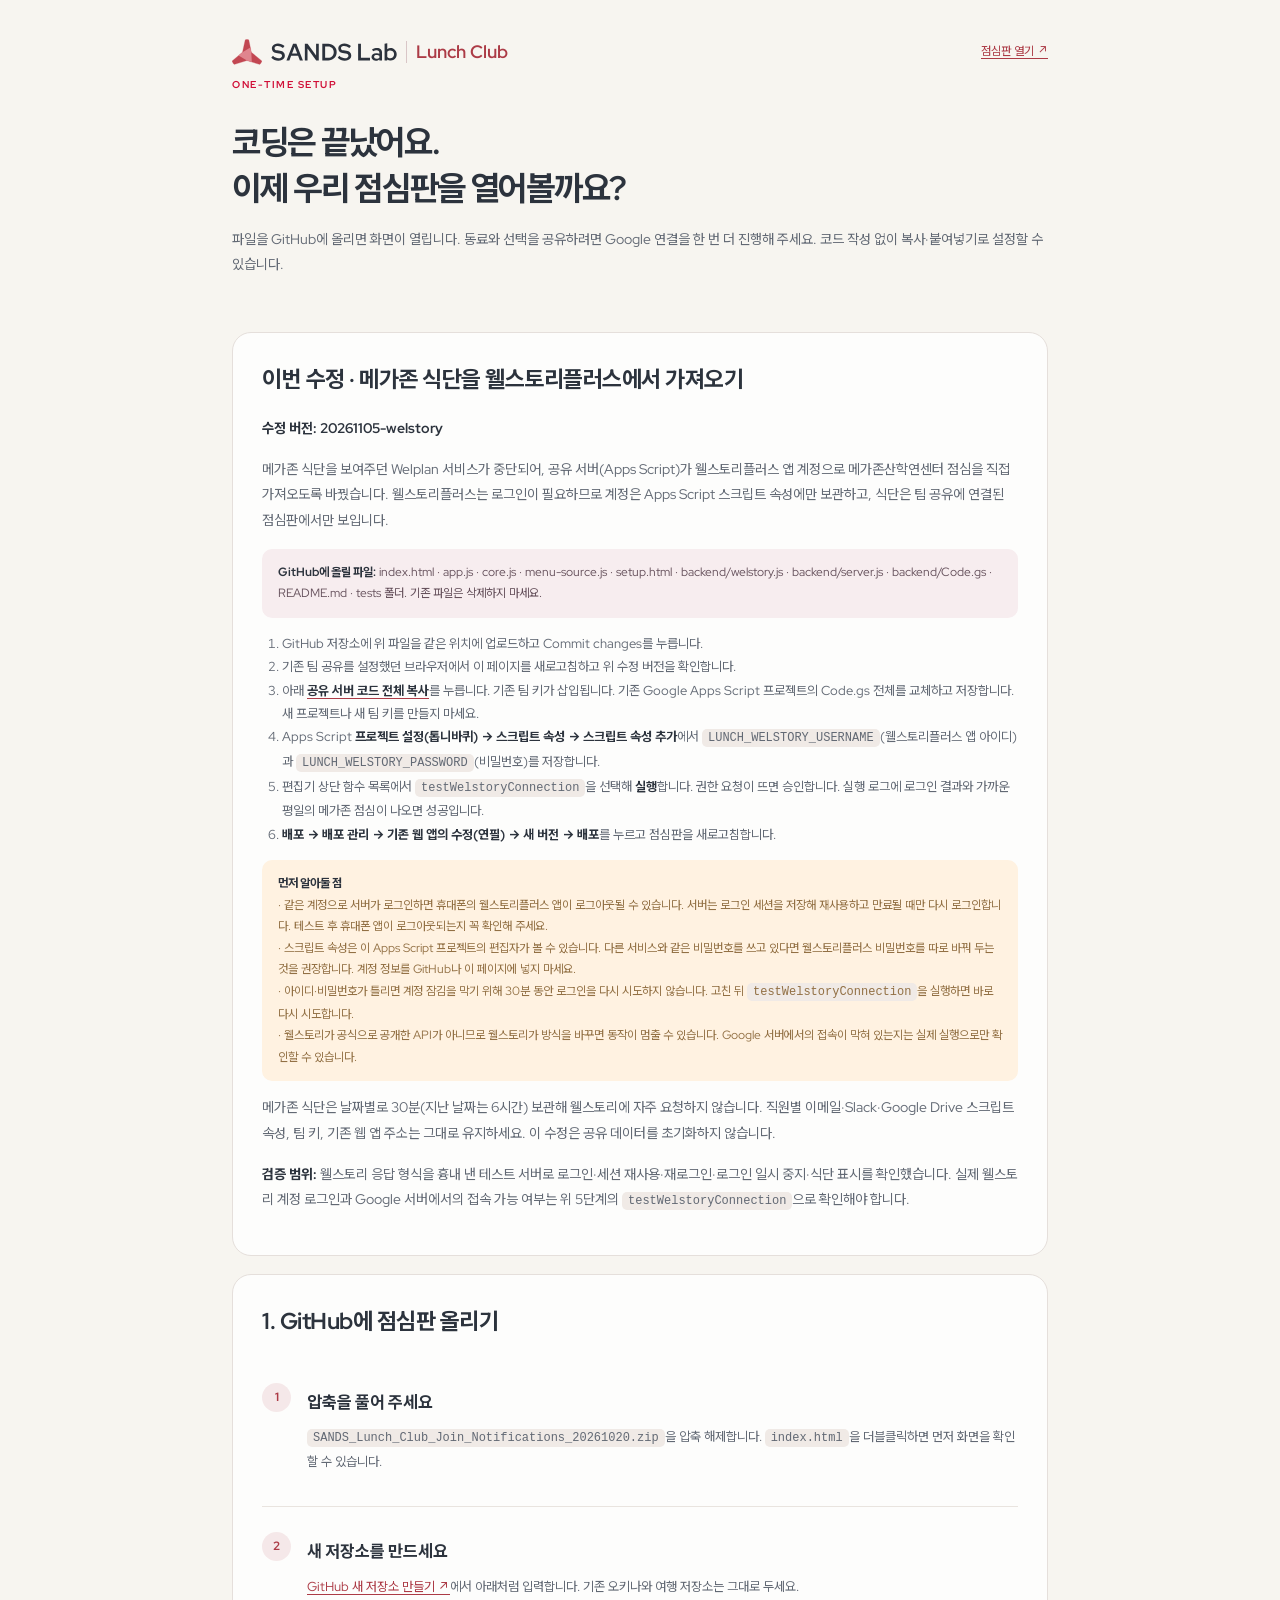
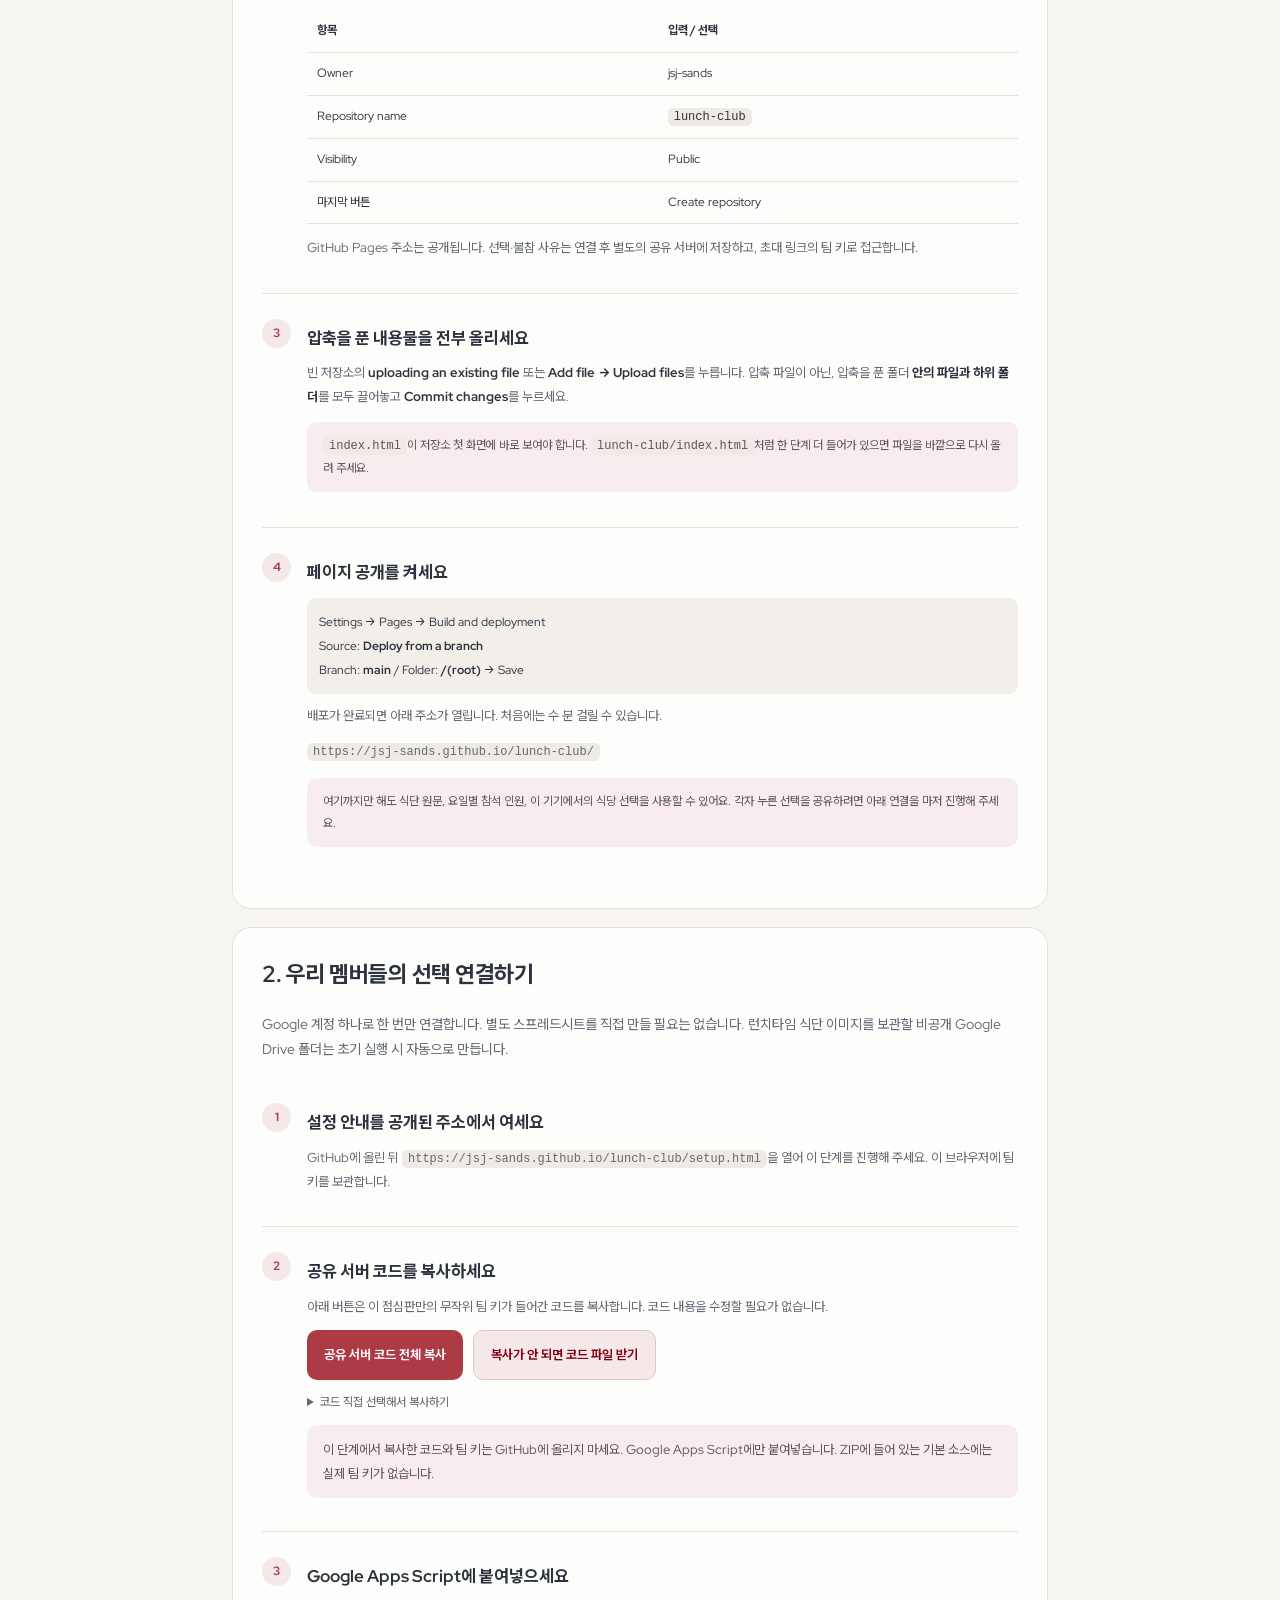
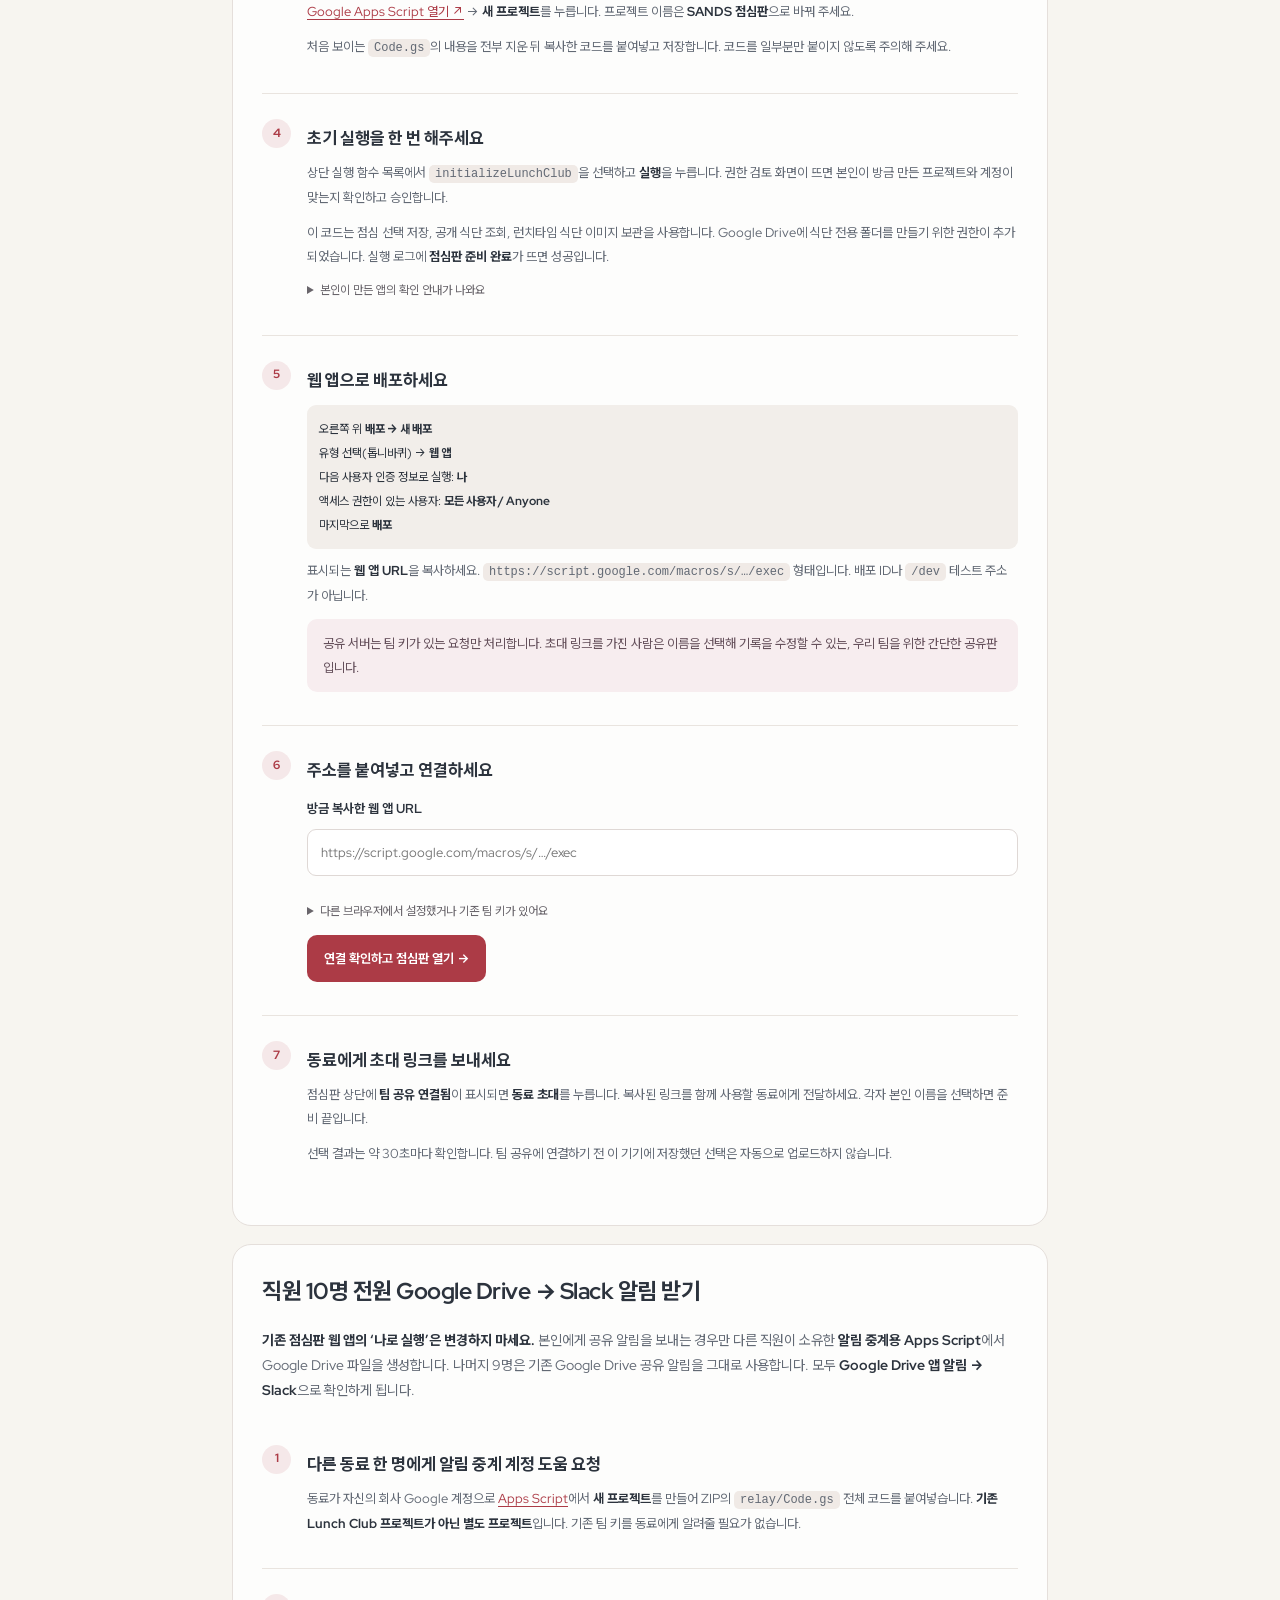
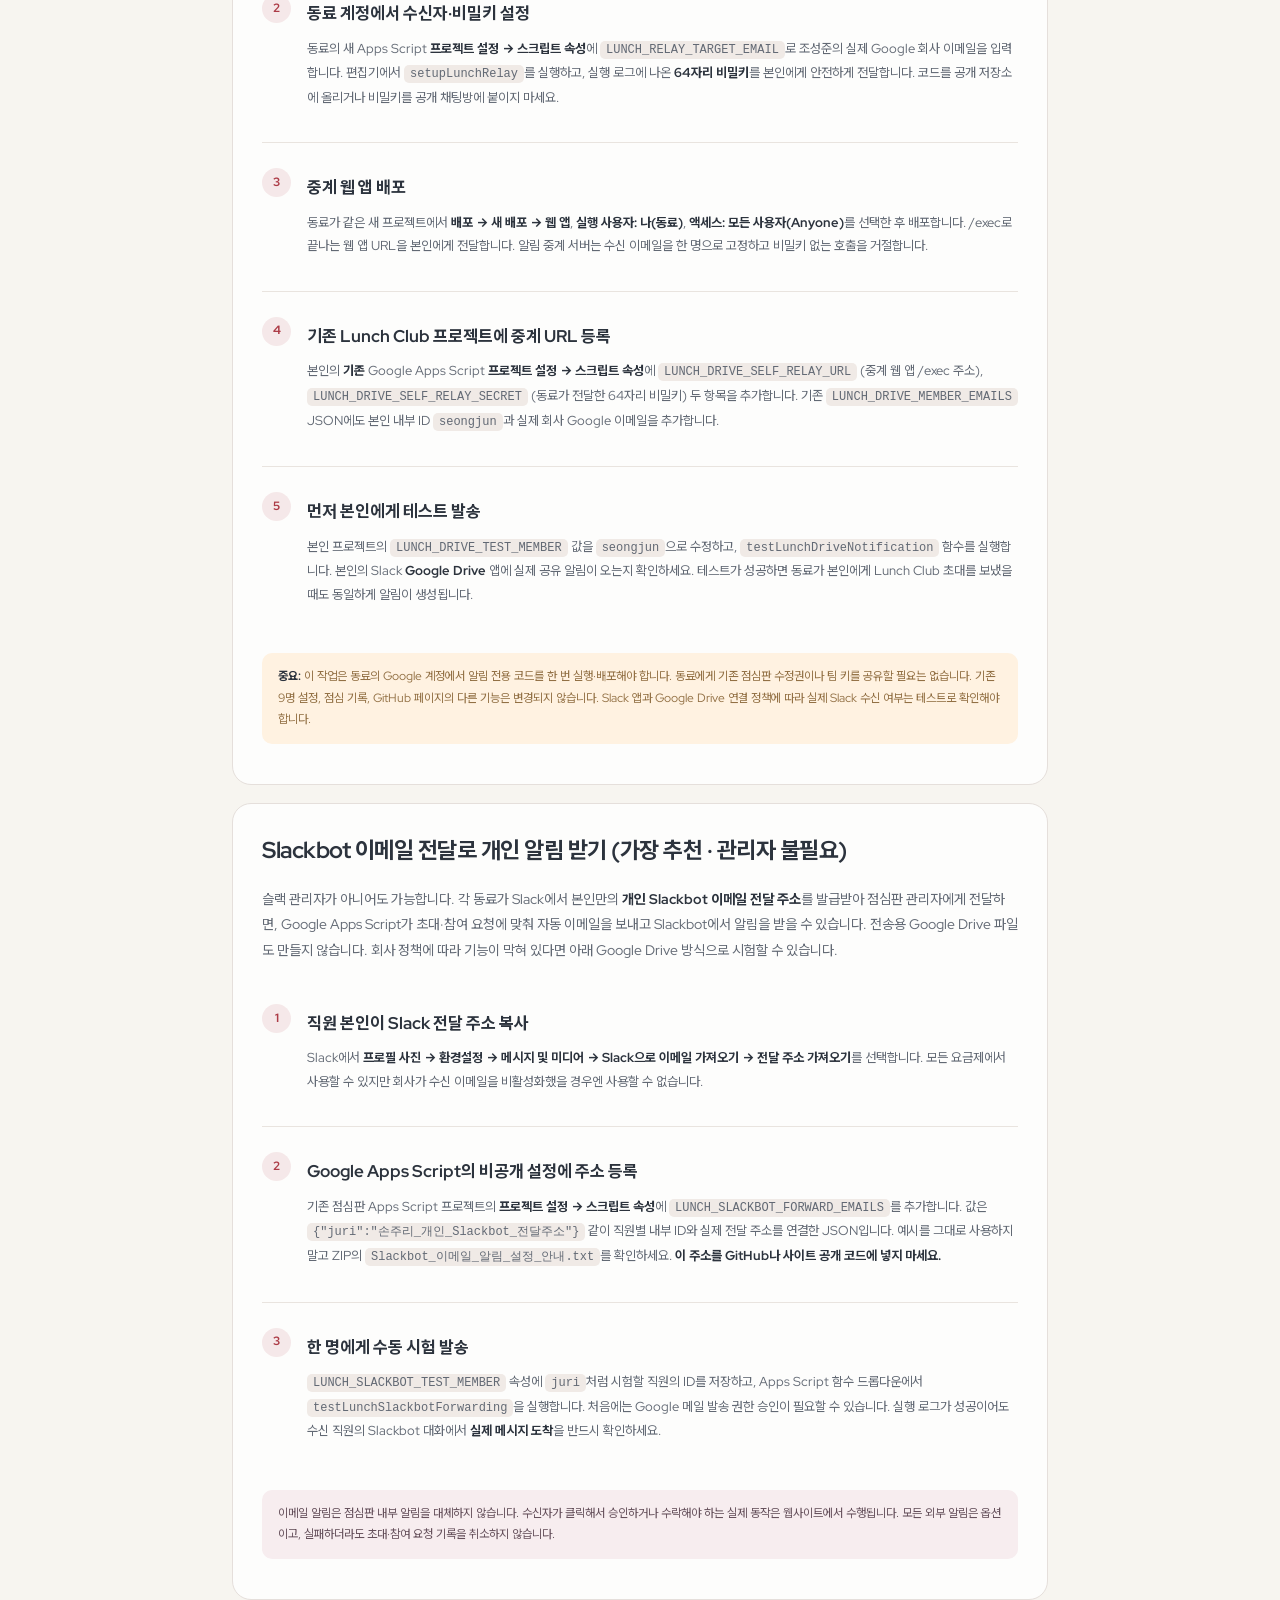
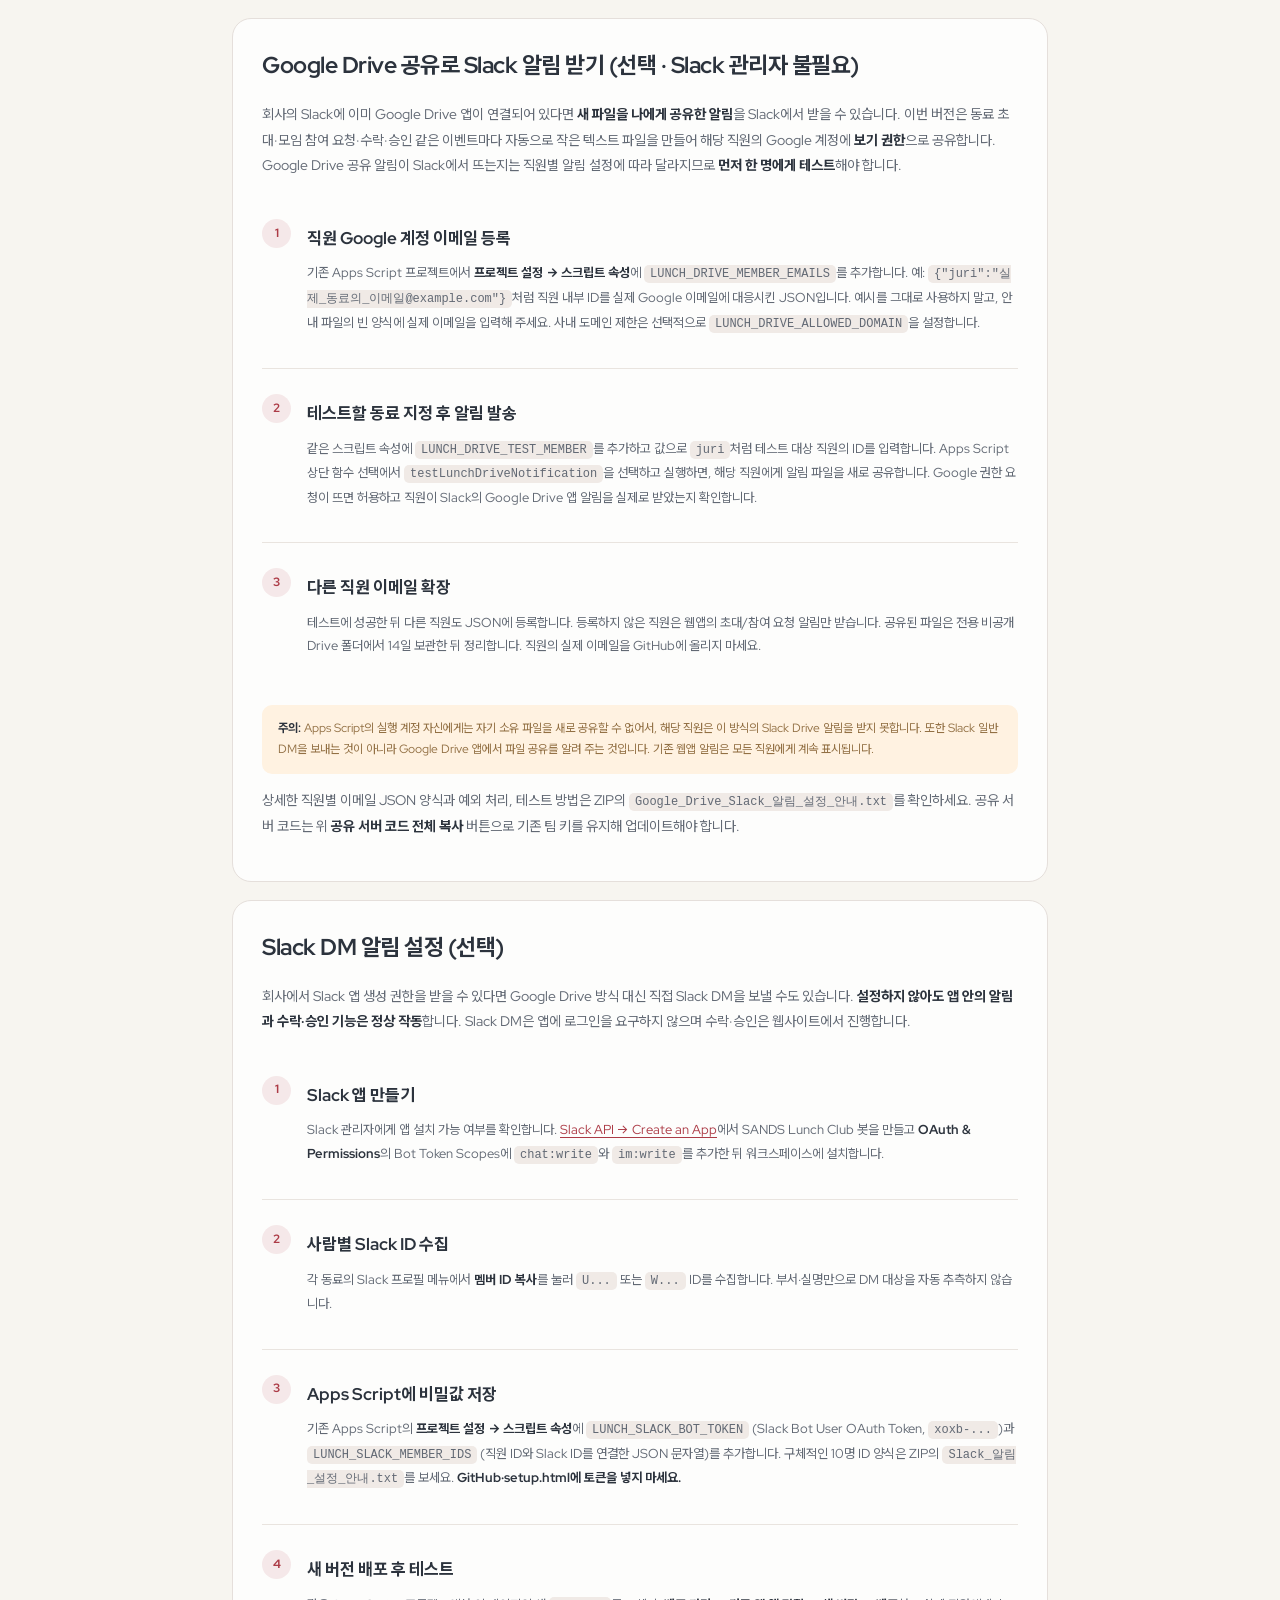
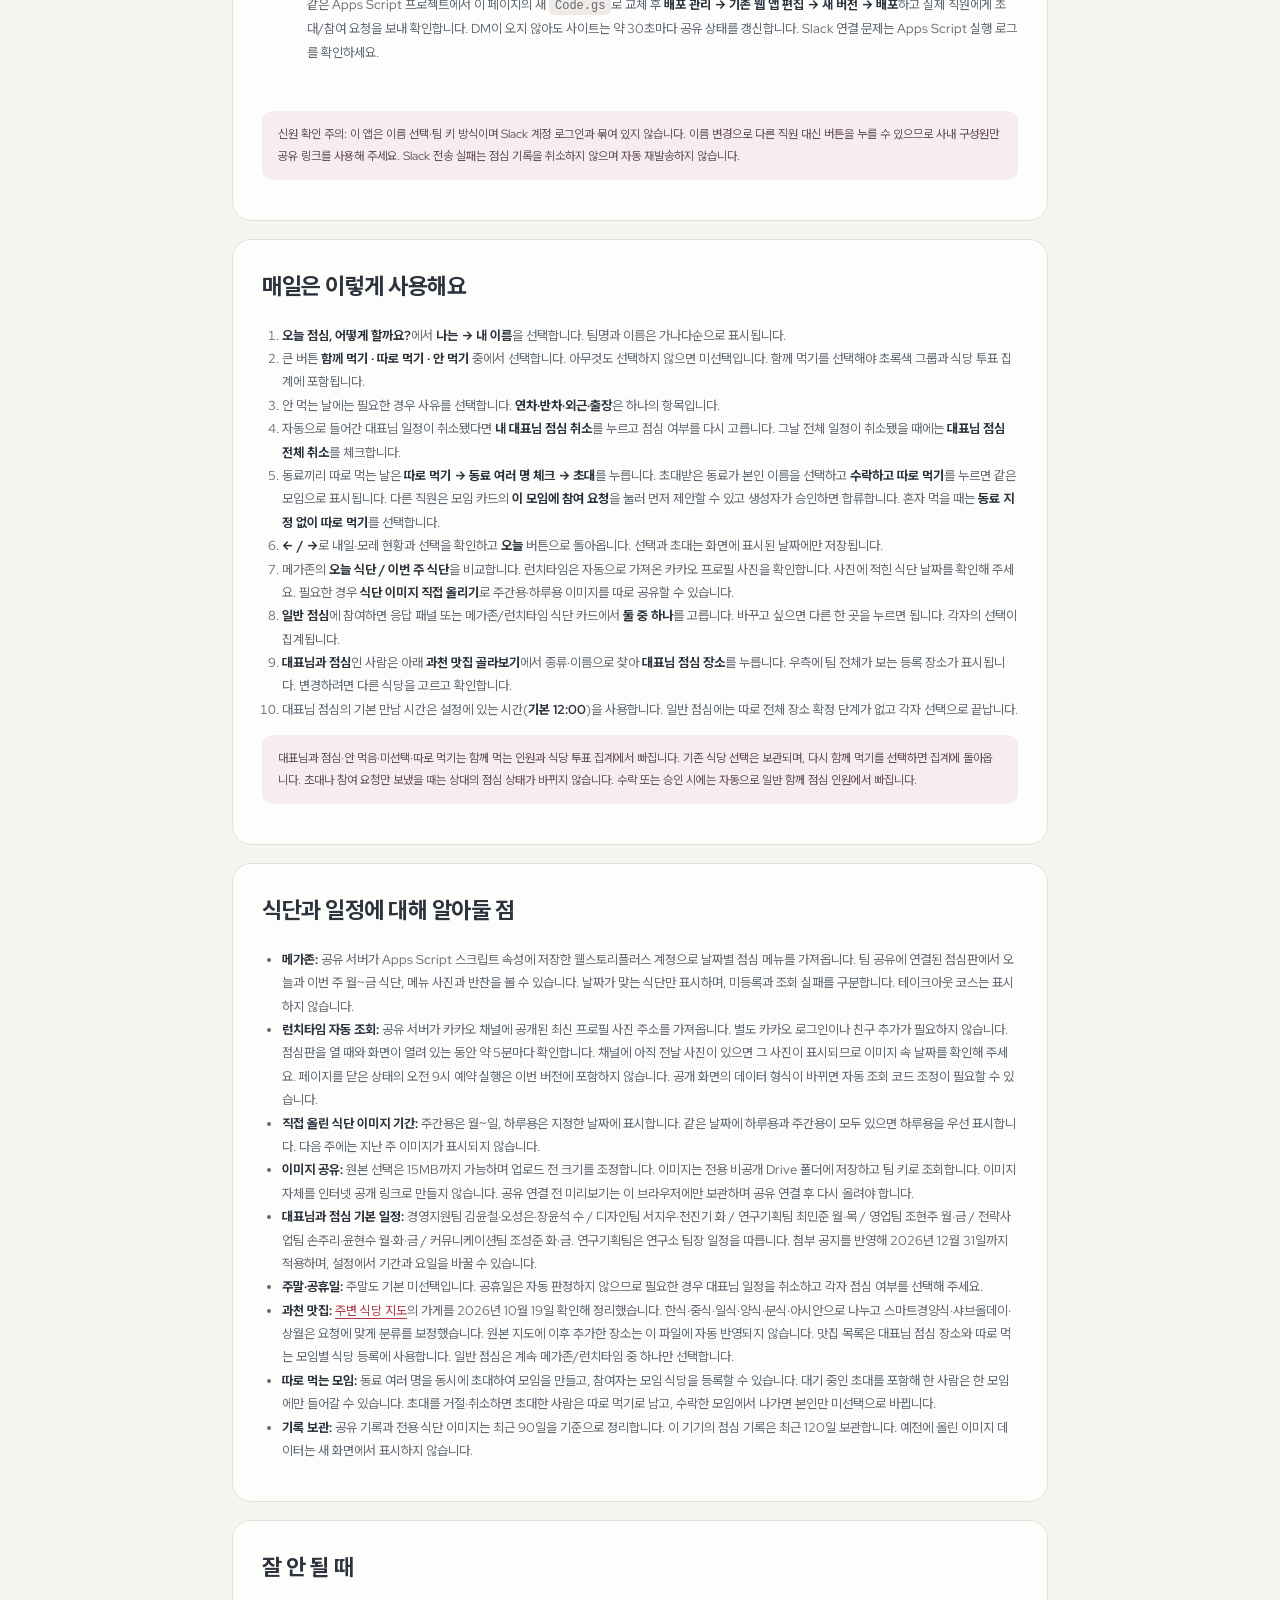
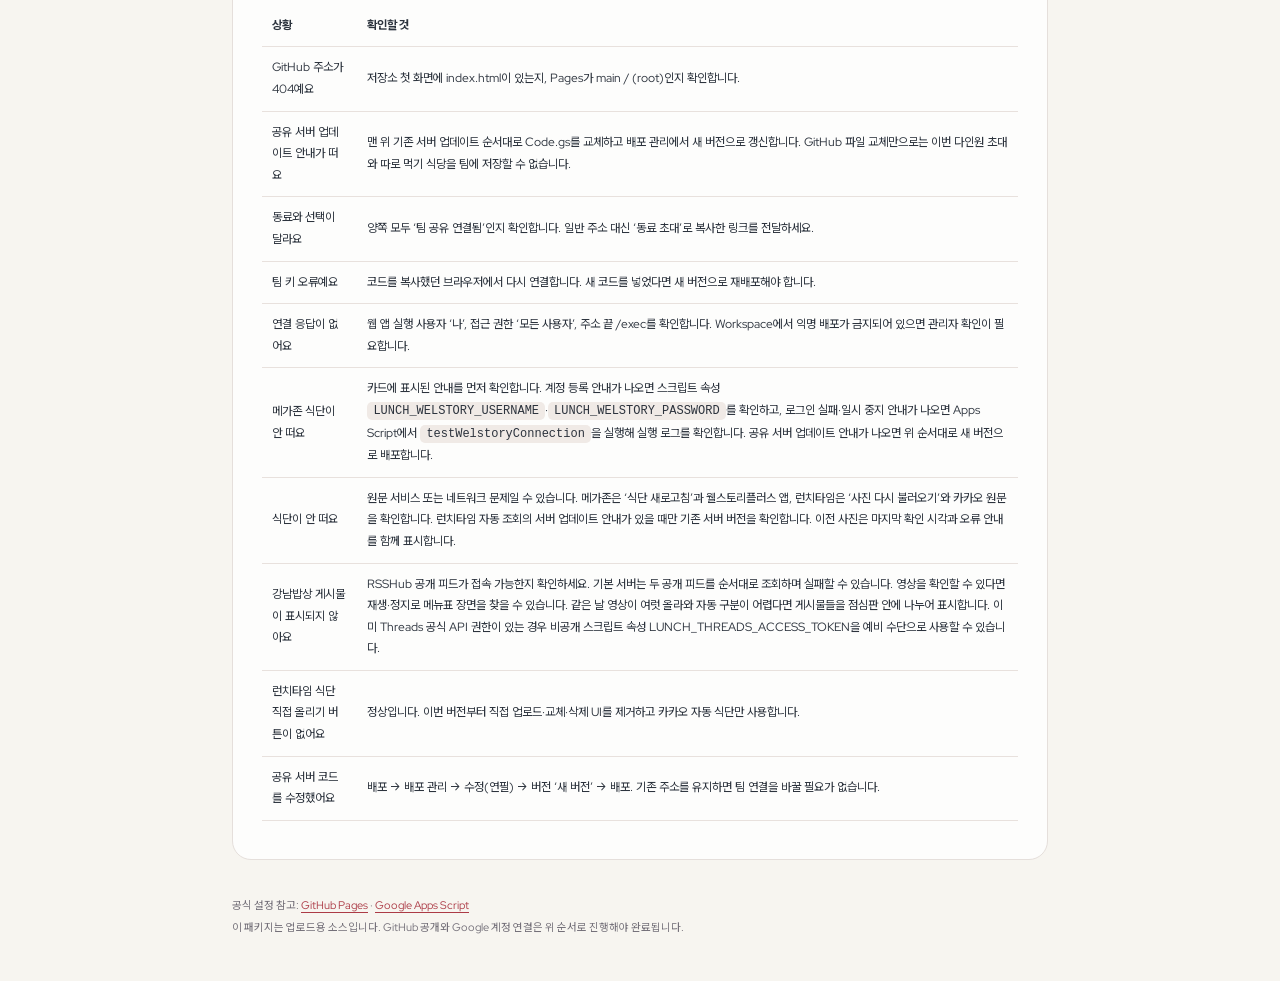
==== setup.html @ 0c09102b "Add files via upload" ====
<!doctype html>
<html lang="ko"><head><meta charset="utf-8"><meta name="viewport" content="width=device-width,initial-scale=1"><meta name="robots" content="noindex,nofollow"><meta name="referrer" content="no-referrer"><title>처음 설정하기 · 오늘 점심</title><meta name="theme-color" content="#f7f5f0"><link rel="icon" href="assets/favicon.svg?v=20261020-join-alerts"><style>
@font-face{font-family:"Red Hat Display";font-style:normal;font-weight:300 900;font-display:swap;src:url("assets/fonts/red-hat-display-latin.woff2") format("woff2");unicode-range:U+0000-00FF,U+0131,U+0152-0153,U+02BB-02BC,U+02C6,U+02DA,U+02DC,U+0304,U+0308,U+0329,U+2000-206F,U+2074,U+20AC,U+2122,U+2191,U+2193,U+2212,U+2215,U+FEFF,U+FFFD}
@font-face{font-family:Pretendard;font-style:normal;font-weight:100 900;font-display:swap;src:url("assets/fonts/pretendard-variable.woff2") format("woff2")}
:root{font-family:"Red Hat Display",Pretendard,"Noto Sans KR",-apple-system,BlinkMacSystemFont,"Segoe UI",sans-serif;color:#2c333d;background:#f7f5f0}*{box-sizing:border-box}body{margin:0;line-height:1.8}main{max-width:860px;margin:auto;padding:36px 22px 65px}h1{font-size:34px;letter-spacing:-1.3px;line-height:1.35;margin:25px 0 16px}h2{font-size:23px;letter-spacing:-.5px;margin:0 0 16px}h3{font-size:17px;margin:8px 0}p{margin:8px 0 16px;color:#626974;font-size:14px}a{color:#ac3b46;text-underline-offset:3px}header{display:flex;justify-content:space-between;gap:12px;font-size:12px;align-items:center}.brand{font-weight:800;letter-spacing:1px;display:flex;align-items:center;gap:9px;text-decoration:none}.brand img{width:30px;height:30px}.tag{font-size:10px;color:#d00f37;font-weight:700;letter-spacing:1.5px}.intro{padding-bottom:20px}section{background:#fdfdfc;border:1px solid #e5dfdb;border-radius:19px;padding:26px 29px;margin:18px 0}.step{display:flex;gap:16px;padding:21px 0;border-top:1px solid #e9e4df}.step:first-of-type{border-top:0}.number{background:#f5e8e9;color:#ac3b46;width:29px;height:29px;flex-shrink:0;display:flex;align-items:center;justify-content:center;font-size:12px;border-radius:50%;font-weight:750;margin-top:4px}.step-body{min-width:0;flex:1}.step p{font-size:13px;margin:5px 0 12px}code{font-family:ui-monospace,monospace;background:#f0eae6;padding:2px 6px;border-radius:5px;font-size:12px;overflow-wrap:anywhere}.button,button{font:inherit;font-size:13px;background:#ac3b46;border:0;color:#fff;border-radius:10px;padding:12px 17px;cursor:pointer;display:inline-flex;align-items:center;justify-content:center;text-decoration:none;font-weight:650}.secondary{background:#f5e8e9;color:#820013;border:1px solid #e3c5c9}.note{background:#f7edef;border-radius:10px;padding:13px 16px;color:#65505b;font-size:12px;margin:14px 0}.warn{background:#fff2e1;color:#927044}input,textarea{font:inherit;width:100%;padding:11px 13px;border:1px solid #dfd8d5;border-radius:9px;margin:6px 0 13px;background:#fff;font-size:13px}label{font-size:13px;font-weight:650}textarea{height:210px;font-family:ui-monospace,monospace;font-size:11px}details{margin:12px 0}summary{cursor:pointer;font-size:12px;color:#69656b}table{width:100%;border-collapse:collapse;font-size:12px;margin:12px 0}td,th{border-bottom:1px solid #e8e1dd;padding:10px;text-align:left}.row{display:flex;gap:10px;flex-wrap:wrap}.status{font-size:12px;color:#820013;white-space:pre-wrap}.error{color:#a83346}ul,ol{padding-left:20px;font-size:13px;color:#626974}strong{color:#2c333d}footer{font-size:11px;color:#747079;padding:16px 0;line-height:2}.path{font-size:12px;padding:12px;background:#f2eeea;border-radius:9px;margin:10px 0;line-height:2}button:disabled{opacity:.6;cursor:wait}:focus-visible{outline:3px solid #d00f3770;outline-offset:3px}[hidden]{display:none!important}@media(max-width:550px){h1{font-size:28px}section{padding:22px 18px}.step{gap:11px}main{padding:24px 16px 45px}h2{font-size:21px}table{font-size:11px}td,th{padding:8px 4px}.row>*{width:100%}}

header{flex-wrap:wrap;gap:12px}.brand{gap:9px;min-width:0;letter-spacing:0}.brand .brand-symbol{width:30px;height:30px;flex:none}.brand .brand-wordmark{width:126px;height:28px;object-fit:contain;flex:none}.brand-divider{height:22px;width:1px;background:#d9c6c7;flex:none}.brand-product{font-family:"Red Hat Display",sans-serif;font-size:18px;font-weight:650;white-space:nowrap;color:#ac3b46}header>a:last-child{margin-left:auto;white-space:nowrap}@media(max-width:550px){.brand{gap:7px}.brand .brand-symbol{width:27px;height:27px}.brand .brand-wordmark{width:112px;height:25px}.brand-product{font-size:16px}.brand-divider{height:19px}}
</style></head><body><main>
<header><a class="brand" href="./" aria-label="SANDS Lab Lunch Club 홈"><img class="brand-symbol" src="assets/sands-symbol.svg?v=20261020-join-alerts" width="30" height="30" alt=""><img class="brand-wordmark" src="assets/sands-wordmark.svg?v=20261020-join-alerts" width="126" height="28" alt="SANDS Lab"><span class="brand-divider" aria-hidden="true"></span><span class="brand-product">Lunch Club</span></a><a href="index.html">점심판 열기 ↗</a></header>
<div class="intro"><p class="tag">ONE-TIME SETUP</p><h1>코딩은 끝났어요.<br>이제 우리 점심판을 열어볼까요?</h1><p>파일을 GitHub에 올리면 화면이 열립니다. 동료와 선택을 공유하려면 Google 연결을 한 번 더 진행해 주세요. 코드 작성 없이 복사·붙여넣기로 설정할 수 있습니다.</p></div>
<section id="update">
<h2>이번 수정 · 메가존 식단을 웰스토리플러스에서 가져오기</h2>
<p><strong>수정 버전: 20261105-welstory</strong></p>
<p>메가존 식단을 보여주던 Welplan 서비스가 중단되어, 공유 서버(Apps Script)가 웰스토리플러스 앱 계정으로 메가존산학연센터 점심을 직접 가져오도록 바꿨습니다. 웰스토리플러스는 로그인이 필요하므로 계정은 Apps Script 스크립트 속성에만 보관하고, 식단은 팀 공유에 연결된 점심판에서만 보입니다.</p>
<div class="note"><strong>GitHub에 올릴 파일:</strong> index.html · app.js · core.js · menu-source.js · setup.html · backend/welstory.js · backend/server.js · backend/Code.gs · README.md · tests 폴더. 기존 파일은 삭제하지 마세요.</div>
<ol>
<li>GitHub 저장소에 위 파일을 같은 위치에 업로드하고 Commit changes를 누릅니다.</li>
<li>기존 팀 공유를 설정했던 브라우저에서 이 페이지를 새로고침하고 위 수정 버전을 확인합니다.</li>
<li>아래 <a href="#copyCode"><strong>공유 서버 코드 전체 복사</strong></a>를 누릅니다. 기존 팀 키가 삽입됩니다. 기존 Google Apps Script 프로젝트의 Code.gs 전체를 교체하고 저장합니다. 새 프로젝트나 새 팀 키를 만들지 마세요.</li>
<li>Apps Script <strong>프로젝트 설정(톱니바퀴) → 스크립트 속성 → 스크립트 속성 추가</strong>에서 <code>LUNCH_WELSTORY_USERNAME</code>(웰스토리플러스 앱 아이디)과 <code>LUNCH_WELSTORY_PASSWORD</code>(비밀번호)를 저장합니다.</li>
<li>편집기 상단 함수 목록에서 <code>testWelstoryConnection</code>을 선택해 <strong>실행</strong>합니다. 권한 요청이 뜨면 승인합니다. 실행 로그에 로그인 결과와 가까운 평일의 메가존 점심이 나오면 성공입니다.</li>
<li><strong>배포 → 배포 관리 → 기존 웹 앱의 수정(연필) → 새 버전 → 배포</strong>를 누르고 점심판을 새로고침합니다.</li>
</ol>
<p class="note warn"><strong>먼저 알아둘 점</strong><br>· 같은 계정으로 서버가 로그인하면 휴대폰의 웰스토리플러스 앱이 로그아웃될 수 있습니다. 서버는 로그인 세션을 저장해 재사용하고 만료될 때만 다시 로그인합니다. 테스트 후 휴대폰 앱이 로그아웃되는지 꼭 확인해 주세요.<br>· 스크립트 속성은 이 Apps Script 프로젝트의 편집자가 볼 수 있습니다. 다른 서비스와 같은 비밀번호를 쓰고 있다면 웰스토리플러스 비밀번호를 따로 바꿔 두는 것을 권장합니다. 계정 정보를 GitHub나 이 페이지에 넣지 마세요.<br>· 아이디·비밀번호가 틀리면 계정 잠김을 막기 위해 30분 동안 로그인을 다시 시도하지 않습니다. 고친 뒤 <code>testWelstoryConnection</code>을 실행하면 바로 다시 시도합니다.<br>· 웰스토리가 공식으로 공개한 API가 아니므로 웰스토리가 방식을 바꾸면 동작이 멈출 수 있습니다. Google 서버에서의 접속이 막혀 있는지는 실제 실행으로만 확인할 수 있습니다.</p>
<p>메가존 식단은 날짜별로 30분(지난 날짜는 6시간) 보관해 웰스토리에 자주 요청하지 않습니다. 직원별 이메일·Slack·Google Drive 스크립트 속성, 팀 키, 기존 웹 앱 주소는 그대로 유지하세요. 이 수정은 공유 데이터를 초기화하지 않습니다.</p>
<p><strong>검증 범위:</strong> 웰스토리 응답 형식을 흉내 낸 테스트 서버로 로그인·세션 재사용·재로그인·로그인 일시 중지·식단 표시를 확인했습니다. 실제 웰스토리 계정 로그인과 Google 서버에서의 접속 가능 여부는 위 5단계의 <code>testWelstoryConnection</code>으로 확인해야 합니다.</p>
</section>
<section><h2>1. GitHub에 점심판 올리기</h2>
<div class="step"><span class="number">1</span><div class="step-body"><h3>압축을 풀어 주세요</h3><p><code>SANDS_Lunch_Club_Join_Notifications_20261020.zip</code>을 압축 해제합니다. <code>index.html</code>을 더블클릭하면 먼저 화면을 확인할 수 있습니다.</p></div></div>
<div class="step"><span class="number">2</span><div class="step-body"><h3>새 저장소를 만드세요</h3><p><a href="https://github.com/new" target="_blank" rel="noopener noreferrer">GitHub 새 저장소 만들기 ↗</a>에서 아래처럼 입력합니다. 기존 오키나와 여행 저장소는 그대로 두세요.</p><table><tr><th>항목</th><th>입력 / 선택</th></tr><tr><td>Owner</td><td>jsj-sands</td></tr><tr><td>Repository name</td><td><code>lunch-club</code></td></tr><tr><td>Visibility</td><td>Public</td></tr><tr><td>마지막 버튼</td><td>Create repository</td></tr></table><p>GitHub Pages 주소는 공개됩니다. 선택·불참 사유는 연결 후 별도의 공유 서버에 저장하고, 초대 링크의 팀 키로 접근합니다.</p></div></div>
<div class="step"><span class="number">3</span><div class="step-body"><h3>압축을 푼 내용물을 전부 올리세요</h3><p>빈 저장소의 <strong>uploading an existing file</strong> 또는 <strong>Add file → Upload files</strong>를 누릅니다. 압축 파일이 아닌, 압축을 푼 폴더 <strong>안의 파일과 하위 폴더</strong>를 모두 끌어놓고 <strong>Commit changes</strong>를 누르세요.</p><div class="note"><code>index.html</code>이 저장소 첫 화면에 바로 보여야 합니다. <code>lunch-club/index.html</code>처럼 한 단계 더 들어가 있으면 파일을 바깥으로 다시 올려 주세요.</div></div></div>
<div class="step"><span class="number">4</span><div class="step-body"><h3>페이지 공개를 켜세요</h3><div class="path">Settings → Pages → Build and deployment<br>Source: <strong>Deploy from a branch</strong><br>Branch: <strong>main</strong> / Folder: <strong>/(root)</strong> → Save</div><p>배포가 완료되면 아래 주소가 열립니다. 처음에는 수 분 걸릴 수 있습니다.</p><p><code>https://jsj-sands.github.io/lunch-club/</code></p><div class="note">여기까지만 해도 식단 원문, 요일별 참석 인원, 이 기기에서의 식당 선택을 사용할 수 있어요. 각자 누른 선택을 공유하려면 아래 연결을 마저 진행해 주세요.</div></div></div>
</section>
<section><h2>2. 우리 멤버들의 선택 연결하기</h2><p>Google 계정 하나로 한 번만 연결합니다. 별도 스프레드시트를 직접 만들 필요는 없습니다. 런치타임 식단 이미지를 보관할 비공개 Google Drive 폴더는 초기 실행 시 자동으로 만듭니다.</p>
<div class="step"><span class="number">1</span><div class="step-body"><h3>설정 안내를 공개된 주소에서 여세요</h3><p>GitHub에 올린 뒤 <code>https://jsj-sands.github.io/lunch-club/setup.html</code>을 열어 이 단계를 진행해 주세요. 이 브라우저에 팀 키를 보관합니다.</p><p id="localNotice" class="note warn" hidden>지금은 다운로드한 파일을 보고 있습니다. GitHub Pages 배포 후 그 주소의 setup.html에서 연결해 주세요.</p></div></div>
<div class="step"><span class="number">2</span><div class="step-body"><h3>공유 서버 코드를 복사하세요</h3><p>아래 버튼은 이 점심판만의 무작위 팀 키가 들어간 코드를 복사합니다. 코드 내용을 수정할 필요가 없습니다.</p><div class="row"><button id="copyCode">공유 서버 코드 전체 복사</button><button id="downloadCode" class="secondary">복사가 안 되면 코드 파일 받기</button></div><p id="codeStatus" class="status" aria-live="polite"></p><details><summary>코드 직접 선택해서 복사하기</summary><textarea id="generatedCode" readonly aria-label="전체 공유 서버 코드"></textarea></details><p class="note">이 단계에서 복사한 코드와 팀 키는 GitHub에 올리지 마세요. Google Apps Script에만 붙여넣습니다. ZIP에 들어 있는 기본 소스에는 실제 팀 키가 없습니다.</p></div></div>
<div class="step"><span class="number">3</span><div class="step-body"><h3>Google Apps Script에 붙여넣으세요</h3><p><a href="https://script.google.com/home/start" target="_blank" rel="noopener noreferrer">Google Apps Script 열기 ↗</a> → <strong>새 프로젝트</strong>를 누릅니다. 프로젝트 이름은 <strong>SANDS 점심판</strong>으로 바꿔 주세요.</p><p>처음 보이는 <code>Code.gs</code>의 내용을 전부 지운 뒤 복사한 코드를 붙여넣고 저장합니다. 코드를 일부분만 붙이지 않도록 주의해 주세요.</p></div></div>
<div class="step"><span class="number">4</span><div class="step-body"><h3>초기 실행을 한 번 해주세요</h3><p>상단 실행 함수 목록에서 <code>initializeLunchClub</code>을 선택하고 <strong>실행</strong>을 누릅니다. 권한 검토 화면이 뜨면 본인이 방금 만든 프로젝트와 계정이 맞는지 확인하고 승인합니다.</p><p>이 코드는 점심 선택 저장, 공개 식단 조회, 런치타임 식단 이미지 보관을 사용합니다. Google Drive에 식단 전용 폴더를 만들기 위한 권한이 추가되었습니다. 실행 로그에 <strong>점심판 준비 완료</strong>가 뜨면 성공입니다.</p><details><summary>본인이 만든 앱의 확인 안내가 나와요</summary><p>직접 만든 미검증 Apps Script에 Google의 경고 화면이 나올 수 있습니다. 프로젝트가 방금 만든 <strong>SANDS 점심판</strong>인지 확인한 뒤 고급 메뉴의 프로젝트 이동 항목으로 진행하세요. 회사 계정의 관리자가 허용하지 않은 경우에는 관리자에게 허용 가능한 연결 방식을 확인해야 합니다.</p></details></div></div>
<div class="step"><span class="number">5</span><div class="step-body"><h3>웹 앱으로 배포하세요</h3><div class="path">오른쪽 위 <strong>배포 → 새 배포</strong><br>유형 선택(톱니바퀴) → <strong>웹 앱</strong><br>다음 사용자 인증 정보로 실행: <strong>나</strong><br>액세스 권한이 있는 사용자: <strong>모든 사용자 / Anyone</strong><br>마지막으로 <strong>배포</strong></div><p>표시되는 <strong>웹 앱 URL</strong>을 복사하세요. <code>https://script.google.com/macros/s/…/exec</code> 형태입니다. 배포 ID나 <code>/dev</code> 테스트 주소가 아닙니다.</p><p class="note">공유 서버는 팀 키가 있는 요청만 처리합니다. 초대 링크를 가진 사람은 이름을 선택해 기록을 수정할 수 있는, 우리 팀을 위한 간단한 공유판입니다.</p></div></div>
<div class="step"><span class="number">6</span><div class="step-body"><h3>주소를 붙여넣고 연결하세요</h3><form id="connectForm"><label for="endpoint">방금 복사한 웹 앱 URL</label><input id="endpoint" type="url" required placeholder="https://script.google.com/macros/s/…/exec"><details><summary>다른 브라우저에서 설정했거나 기존 팀 키가 있어요</summary><label for="teamKey">팀 키</label><input id="teamKey" type="password" autocomplete="off"><p>처음 코드를 복사한 브라우저에서는 자동 입력됩니다. 기존 연결의 키를 쓸 때만 변경하세요.</p></details><button type="submit" id="connectButton">연결 확인하고 점심판 열기 →</button><p id="connectStatus" class="status" aria-live="polite"></p></form></div></div>
<div class="step"><span class="number">7</span><div class="step-body"><h3>동료에게 초대 링크를 보내세요</h3><p>점심판 상단에 <strong>팀 공유 연결됨</strong>이 표시되면 <strong>동료 초대</strong>를 누릅니다. 복사된 링크를 함께 사용할 동료에게 전달하세요. 각자 본인 이름을 선택하면 준비 끝입니다.</p><p>선택 결과는 약 30초마다 확인합니다. 팀 공유에 연결하기 전 이 기기에 저장했던 선택은 자동으로 업로드하지 않습니다.</p></div></div>
</section>
<section id="selfRelaySetup"><h2>직원 10명 전원 Google Drive → Slack 알림 받기</h2>
<p><strong>기존 점심판 웹 앱의 ‘나로 실행’은 변경하지 마세요.</strong> 본인에게 공유 알림을 보내는 경우만 다른 직원이 소유한 <strong>알림 중계용 Apps Script</strong>에서 Google Drive 파일을 생성합니다. 나머지 9명은 기존 Google Drive 공유 알림을 그대로 사용합니다. 모두 <strong>Google Drive 앱 알림 → Slack</strong>으로 확인하게 됩니다.</p>
<div class="step"><span class="number">1</span><div class="step-body"><h3>다른 동료 한 명에게 알림 중계 계정 도움 요청</h3><p>동료가 자신의 회사 Google 계정으로 <a href="https://script.google.com/home/projects" target="_blank" rel="noopener noreferrer">Apps Script</a>에서 <strong>새 프로젝트</strong>를 만들어 ZIP의 <code>relay/Code.gs</code> 전체 코드를 붙여넣습니다. <strong>기존 Lunch Club 프로젝트가 아닌 별도 프로젝트</strong>입니다. 기존 팀 키를 동료에게 알려줄 필요가 없습니다.</p></div></div>
<div class="step"><span class="number">2</span><div class="step-body"><h3>동료 계정에서 수신자·비밀키 설정</h3><p>동료의 새 Apps Script <strong>프로젝트 설정 → 스크립트 속성</strong>에 <code>LUNCH_RELAY_TARGET_EMAIL</code>로 조성준의 실제 Google 회사 이메일을 입력합니다. 편집기에서 <code>setupLunchRelay</code>를 실행하고, 실행 로그에 나온 <strong>64자리 비밀키</strong>를 본인에게 안전하게 전달합니다. 코드를 공개 저장소에 올리거나 비밀키를 공개 채팅방에 붙이지 마세요.</p></div></div>
<div class="step"><span class="number">3</span><div class="step-body"><h3>중계 웹 앱 배포</h3><p>동료가 같은 새 프로젝트에서 <strong>배포 → 새 배포 → 웹 앱</strong>, <strong>실행 사용자: 나(동료)</strong>, <strong>액세스: 모든 사용자(Anyone)</strong>를 선택한 후 배포합니다. /exec로 끝나는 웹 앱 URL을 본인에게 전달합니다. 알림 중계 서버는 수신 이메일을 한 명으로 고정하고 비밀키 없는 호출을 거절합니다.</p></div></div>
<div class="step"><span class="number">4</span><div class="step-body"><h3>기존 Lunch Club 프로젝트에 중계 URL 등록</h3><p>본인의 <strong>기존</strong> Google Apps Script <strong>프로젝트 설정 → 스크립트 속성</strong>에 <code>LUNCH_DRIVE_SELF_RELAY_URL</code> (중계 웹 앱 /exec 주소), <code>LUNCH_DRIVE_SELF_RELAY_SECRET</code> (동료가 전달한 64자리 비밀키) 두 항목을 추가합니다. 기존 <code>LUNCH_DRIVE_MEMBER_EMAILS</code> JSON에도 본인 내부 ID <code>seongjun</code>과 실제 회사 Google 이메일을 추가합니다.</p></div></div>
<div class="step"><span class="number">5</span><div class="step-body"><h3>먼저 본인에게 테스트 발송</h3><p>본인 프로젝트의 <code>LUNCH_DRIVE_TEST_MEMBER</code> 값을 <code>seongjun</code>으로 수정하고, <code>testLunchDriveNotification</code> 함수를 실행합니다. 본인의 Slack <strong>Google Drive</strong> 앱에 실제 공유 알림이 오는지 확인하세요. 테스트가 성공하면 동료가 본인에게 Lunch Club 초대를 보냈을 때도 동일하게 알림이 생성됩니다.</p></div></div>
<p class="note warn"><strong>중요:</strong> 이 작업은 동료의 Google 계정에서 알림 전용 코드를 한 번 실행·배포해야 합니다. 동료에게 기존 점심판 수정권이나 팀 키를 공유할 필요는 없습니다. 기존 9명 설정, 점심 기록, GitHub 페이지의 다른 기능은 변경되지 않습니다. Slack 앱과 Google Drive 연결 정책에 따라 실제 Slack 수신 여부는 테스트로 확인해야 합니다.</p></section>
<section id="slackbotForward"><h2>Slackbot 이메일 전달로 개인 알림 받기 (가장 추천 · 관리자 불필요)</h2>
<p>슬랙 관리자가 아니어도 가능합니다. 각 동료가 Slack에서 본인만의 <strong>개인 Slackbot 이메일 전달 주소</strong>를 발급받아 점심판 관리자에게 전달하면, Google Apps Script가 초대·참여 요청에 맞춰 자동 이메일을 보내고 Slackbot에서 알림을 받을 수 있습니다. 전송용 Google Drive 파일도 만들지 않습니다. 회사 정책에 따라 기능이 막혀 있다면 아래 Google Drive 방식으로 시험할 수 있습니다.</p>
<div class="step"><span class="number">1</span><div class="step-body"><h3>직원 본인이 Slack 전달 주소 복사</h3><p>Slack에서 <strong>프로필 사진 → 환경설정 → 메시지 및 미디어 → Slack으로 이메일 가져오기 → 전달 주소 가져오기</strong>를 선택합니다. 모든 요금제에서 사용할 수 있지만 회사가 수신 이메일을 비활성화했을 경우엔 사용할 수 없습니다.</p></div></div>
<div class="step"><span class="number">2</span><div class="step-body"><h3>Google Apps Script의 비공개 설정에 주소 등록</h3><p>기존 점심판 Apps Script 프로젝트의 <strong>프로젝트 설정 → 스크립트 속성</strong>에 <code>LUNCH_SLACKBOT_FORWARD_EMAILS</code>를 추가합니다. 값은 <code>{"juri":"손주리_개인_Slackbot_전달주소"}</code> 같이 직원별 내부 ID와 실제 전달 주소를 연결한 JSON입니다. 예시를 그대로 사용하지 말고 ZIP의 <code>Slackbot_이메일_알림_설정_안내.txt</code>를 확인하세요. <strong>이 주소를 GitHub나 사이트 공개 코드에 넣지 마세요.</strong></p></div></div>
<div class="step"><span class="number">3</span><div class="step-body"><h3>한 명에게 수동 시험 발송</h3><p><code>LUNCH_SLACKBOT_TEST_MEMBER</code> 속성에 <code>juri</code>처럼 시험할 직원의 ID를 저장하고, Apps Script 함수 드롭다운에서 <code>testLunchSlackbotForwarding</code>을 실행합니다. 처음에는 Google 메일 발송 권한 승인이 필요할 수 있습니다. 실행 로그가 성공이어도 수신 직원의 Slackbot 대화에서 <strong>실제 메시지 도착</strong>을 반드시 확인하세요.</p></div></div>
<p class="note">이메일 알림은 점심판 내부 알림을 대체하지 않습니다. 수신자가 클릭해서 승인하거나 수락해야 하는 실제 동작은 웹사이트에서 수행됩니다. 모든 외부 알림은 옵션이고, 실패하더라도 초대·참여 요청 기록을 취소하지 않습니다.</p></section>
<section id="driveNoticeSetup"><h2>Google Drive 공유로 Slack 알림 받기 (선택 · Slack 관리자 불필요)</h2>
<p>회사의 Slack에 이미 Google Drive 앱이 연결되어 있다면 <strong>새 파일을 나에게 공유한 알림</strong>을 Slack에서 받을 수 있습니다. 이번 버전은 동료 초대·모임 참여 요청·수락·승인 같은 이벤트마다 자동으로 작은 텍스트 파일을 만들어 해당 직원의 Google 계정에 <strong>보기 권한</strong>으로 공유합니다. Google Drive 공유 알림이 Slack에서 뜨는지는 직원별 알림 설정에 따라 달라지므로 <strong>먼저 한 명에게 테스트</strong>해야 합니다.</p>
<div class="step"><span class="number">1</span><div class="step-body"><h3>직원 Google 계정 이메일 등록</h3><p>기존 Apps Script 프로젝트에서 <strong>프로젝트 설정 → 스크립트 속성</strong>에 <code>LUNCH_DRIVE_MEMBER_EMAILS</code>를 추가합니다. 예: <code>{"juri":"실제_동료의_이메일@example.com"}</code>처럼 직원 내부 ID를 실제 Google 이메일에 대응시킨 JSON입니다. 예시를 그대로 사용하지 말고, 안내 파일의 빈 양식에 실제 이메일을 입력해 주세요. 사내 도메인 제한은 선택적으로 <code>LUNCH_DRIVE_ALLOWED_DOMAIN</code>을 설정합니다.</p></div></div>
<div class="step"><span class="number">2</span><div class="step-body"><h3>테스트할 동료 지정 후 알림 발송</h3><p>같은 스크립트 속성에 <code>LUNCH_DRIVE_TEST_MEMBER</code>를 추가하고 값으로 <code>juri</code>처럼 테스트 대상 직원의 ID를 입력합니다. Apps Script 상단 함수 선택에서 <code>testLunchDriveNotification</code>을 선택하고 실행하면, 해당 직원에게 알림 파일을 새로 공유합니다. Google 권한 요청이 뜨면 허용하고 직원이 Slack의 Google Drive 앱 알림을 실제로 받았는지 확인합니다.</p></div></div>
<div class="step"><span class="number">3</span><div class="step-body"><h3>다른 직원 이메일 확장</h3><p>테스트에 성공한 뒤 다른 직원도 JSON에 등록합니다. 등록하지 않은 직원은 웹앱의 초대/참여 요청 알림만 받습니다. 공유된 파일은 전용 비공개 Drive 폴더에서 14일 보관한 뒤 정리합니다. 직원의 실제 이메일을 GitHub에 올리지 마세요.</p></div></div>
<p class="note warn"><strong>주의:</strong> Apps Script의 실행 계정 자신에게는 자기 소유 파일을 새로 공유할 수 없어서, 해당 직원은 이 방식의 Slack Drive 알림을 받지 못합니다. 또한 Slack 일반 DM을 보내는 것이 아니라 Google Drive 앱에서 파일 공유를 알려 주는 것입니다. 기존 웹앱 알림은 모든 직원에게 계속 표시됩니다.</p>
<p>상세한 직원별 이메일 JSON 양식과 예외 처리, 테스트 방법은 ZIP의 <code>Google_Drive_Slack_알림_설정_안내.txt</code>를 확인하세요. 공유 서버 코드는 위 <strong>공유 서버 코드 전체 복사</strong> 버튼으로 기존 팀 키를 유지해 업데이트해야 합니다.</p></section>
<section id="slackSetup"><h2>Slack DM 알림 설정 (선택)</h2><p>회사에서 Slack 앱 생성 권한을 받을 수 있다면 Google Drive 방식 대신 직접 Slack DM을 보낼 수도 있습니다. <strong>설정하지 않아도 앱 안의 알림과 수락·승인 기능은 정상 작동</strong>합니다. Slack DM은 앱에 로그인을 요구하지 않으며 수락·승인은 웹사이트에서 진행합니다.</p>
<div class="step"><span class="number">1</span><div class="step-body"><h3>Slack 앱 만들기</h3><p>Slack 관리자에게 앱 설치 가능 여부를 확인합니다. <a href="https://api.slack.com/apps" target="_blank" rel="noopener noreferrer">Slack API → Create an App</a>에서 SANDS Lunch Club 봇을 만들고 <strong>OAuth &amp; Permissions</strong>의 Bot Token Scopes에 <code>chat:write</code>와 <code>im:write</code>를 추가한 뒤 워크스페이스에 설치합니다.</p></div></div>
<div class="step"><span class="number">2</span><div class="step-body"><h3>사람별 Slack ID 수집</h3><p>각 동료의 Slack 프로필 메뉴에서 <strong>멤버 ID 복사</strong>를 눌러 <code>U...</code> 또는 <code>W...</code> ID를 수집합니다. 부서·실명만으로 DM 대상을 자동 추측하지 않습니다.</p></div></div>
<div class="step"><span class="number">3</span><div class="step-body"><h3>Apps Script에 비밀값 저장</h3><p>기존 Apps Script의 <strong>프로젝트 설정 → 스크립트 속성</strong>에 <code>LUNCH_SLACK_BOT_TOKEN</code> (Slack Bot User OAuth Token, <code>xoxb-...</code>)과 <code>LUNCH_SLACK_MEMBER_IDS</code> (직원 ID와 Slack ID를 연결한 JSON 문자열)를 추가합니다. 구체적인 10명 ID 양식은 ZIP의 <code>Slack_알림_설정_안내.txt</code>를 보세요. <strong>GitHub·setup.html에 토큰을 넣지 마세요.</strong></p></div></div>
<div class="step"><span class="number">4</span><div class="step-body"><h3>새 버전 배포 후 테스트</h3><p>같은 Apps Script 프로젝트에서 이 페이지의 새 <code>Code.gs</code>로 교체 후 <strong>배포 관리 → 기존 웹 앱 편집 → 새 버전 → 배포</strong>하고 실제 직원에게 초대/참여 요청을 보내 확인합니다. DM이 오지 않아도 사이트는 약 30초마다 공유 상태를 갱신합니다. Slack 연결 문제는 Apps Script 실행 로그를 확인하세요.</p></div></div>
<p class="note">신원 확인 주의: 이 앱은 이름 선택·팀 키 방식이며 Slack 계정 로그인과 묶여 있지 않습니다. 이름 변경으로 다른 직원 대신 버튼을 누를 수 있으므로 사내 구성원만 공유 링크를 사용해 주세요. Slack 전송 실패는 점심 기록을 취소하지 않으며 자동 재발송하지 않습니다.</p></section>
<section><h2>매일은 이렇게 사용해요</h2><ol><li><strong>오늘 점심, 어떻게 할까요?</strong>에서 <strong>나는 → 내 이름</strong>을 선택합니다. 팀명과 이름은 가나다순으로 표시됩니다.</li><li>큰 버튼 <strong>함께 먹기 · 따로 먹기 · 안 먹기</strong> 중에서 선택합니다. 아무것도 선택하지 않으면 미선택입니다. 함께 먹기를 선택해야 초록색 그룹과 식당 투표 집계에 포함됩니다.</li><li>안 먹는 날에는 필요한 경우 사유를 선택합니다. <strong>연차·반차·외근·출장</strong>은 하나의 항목입니다.</li><li>자동으로 들어간 대표님 일정이 취소됐다면 <strong>내 대표님 점심 취소</strong>를 누르고 점심 여부를 다시 고릅니다. 그날 전체 일정이 취소됐을 때에는 <strong>대표님 점심 전체 취소</strong>를 체크합니다.</li><li>동료끼리 따로 먹는 날은 <strong>따로 먹기 → 동료 여러 명 체크 → 초대</strong>를 누릅니다. 초대받은 동료가 본인 이름을 선택하고 <strong>수락하고 따로 먹기</strong>를 누르면 같은 모임으로 표시됩니다. 다른 직원은 모임 카드의 <strong>이 모임에 참여 요청</strong>을 눌러 먼저 제안할 수 있고 생성자가 승인하면 합류합니다. 혼자 먹을 때는 <strong>동료 지정 없이 따로 먹기</strong>를 선택합니다.</li><li><strong>← / →</strong>로 내일·모레 현황과 선택을 확인하고 <strong>오늘</strong> 버튼으로 돌아옵니다. 선택과 초대는 화면에 표시된 날짜에만 저장됩니다.</li><li>메가존의 <strong>오늘 식단 / 이번 주 식단</strong>을 비교합니다. 런치타임은 자동으로 가져온 카카오 프로필 사진을 확인합니다. 사진에 적힌 식단 날짜를 확인해 주세요. 필요한 경우 <strong>식단 이미지 직접 올리기</strong>로 주간용·하루용 이미지를 따로 공유할 수 있습니다.</li><li><strong>일반 점심</strong>에 참여하면 응답 패널 또는 메가존/런치타임 식단 카드에서 <strong>둘 중 하나</strong>를 고릅니다. 바꾸고 싶으면 다른 한 곳을 누르면 됩니다. 각자의 선택이 집계됩니다.
</li><li><strong>대표님과 점심</strong>인 사람은 아래 <strong>과천 맛집 골라보기</strong>에서 종류·이름으로 찾아 <strong>대표님 점심 장소</strong>를 누릅니다. 우측에 팀 전체가 보는 등록 장소가 표시됩니다. 변경하려면 다른 식당을 고르고 확인합니다.</li><li>대표님 점심의 기본 만남 시간은 설정에 있는 시간(<strong>기본 12:00</strong>)을 사용합니다. 일반 점심에는 따로 전체 장소 확정 단계가 없고 각자 선택으로 끝납니다.</li></ol><div class="note">대표님과 점심·안 먹음·미선택·따로 먹기는 함께 먹는 인원과 식당 투표 집계에서 빠집니다. 기존 식당 선택은 보관되며, 다시 함께 먹기를 선택하면 집계에 돌아옵니다. 초대나 참여 요청만 보냈을 때는 상대의 점심 상태가 바뀌지 않습니다. 수락 또는 승인 시에는 자동으로 일반 함께 점심 인원에서 빠집니다.</div></section>
<section><h2>식단과 일정에 대해 알아둘 점</h2><ul><li><strong>메가존:</strong> 공유 서버가 Apps Script 스크립트 속성에 저장한 웰스토리플러스 계정으로 날짜별 점심 메뉴를 가져옵니다. 팀 공유에 연결된 점심판에서 오늘과 이번 주 월~금 식단, 메뉴 사진과 반찬을 볼 수 있습니다. 날짜가 맞는 식단만 표시하며, 미등록과 조회 실패를 구분합니다. 테이크아웃 코스는 표시하지 않습니다.</li><li><strong>런치타임 자동 조회:</strong> 공유 서버가 카카오 채널에 공개된 최신 프로필 사진 주소를 가져옵니다. 별도 카카오 로그인이나 친구 추가가 필요하지 않습니다. 점심판을 열 때와 화면이 열려 있는 동안 약 5분마다 확인합니다. 채널에 아직 전날 사진이 있으면 그 사진이 표시되므로 이미지 속 날짜를 확인해 주세요. 페이지를 닫은 상태의 오전 9시 예약 실행은 이번 버전에 포함하지 않습니다. 공개 화면의 데이터 형식이 바뀌면 자동 조회 코드 조정이 필요할 수 있습니다.</li><li><strong>직접 올린 식단 이미지 기간:</strong> 주간용은 월~일, 하루용은 지정한 날짜에 표시합니다. 같은 날짜에 하루용과 주간용이 모두 있으면 하루용을 우선 표시합니다. 다음 주에는 지난 주 이미지가 표시되지 않습니다.</li><li><strong>이미지 공유:</strong> 원본 선택은 15MB까지 가능하며 업로드 전 크기를 조정합니다. 이미지는 전용 비공개 Drive 폴더에 저장하고 팀 키로 조회합니다. 이미지 자체를 인터넷 공개 링크로 만들지 않습니다. 공유 연결 전 미리보기는 이 브라우저에만 보관하며 공유 연결 후 다시 올려야 합니다.</li><li><strong>대표님과 점심 기본 일정:</strong> 경영지원팀 김윤철·오성은·장윤석 수 / 디자인팀 서지우·천진기 화 / 연구기획팀 최민준 월·목 / 영업팀 조현주 월·금 / 전략사업팀 손주리·윤현수 월·화·금 / 커뮤니케이션팀 조성준 화·금. 연구기획팀은 연구소 팀장 일정을 따릅니다. 첨부 공지를 반영해 2026년 12월 31일까지 적용하며, 설정에서 기간과 요일을 바꿀 수 있습니다.</li><li><strong>주말·공휴일:</strong> 주말도 기본 미선택입니다. 공휴일은 자동 판정하지 않으므로 필요한 경우 대표님 일정을 취소하고 각자 점심 여부를 선택해 주세요.</li><li><strong>과천 맛집:</strong> <a href="https://naver.me/xSBAzufn" target="_blank" rel="noopener noreferrer">주변 식당 지도</a>의 가게를 2026년 10월 19일 확인해 정리했습니다. 한식·중식·일식·양식·분식·아시안으로 나누고 스마트경양식·샤브올데이·상월은 요청에 맞게 분류를 보정했습니다. 원본 지도에 이후 추가한 장소는 이 파일에 자동 반영되지 않습니다. 맛집 목록은 대표님 점심 장소와 따로 먹는 모임별 식당 등록에 사용합니다. 일반 점심은 계속 메가존/런치타임 중 하나만 선택합니다.</li><li><strong>따로 먹는 모임:</strong> 동료 여러 명을 동시에 초대하여 모임을 만들고, 참여자는 모임 식당을 등록할 수 있습니다. 대기 중인 초대를 포함해 한 사람은 한 모임에만 들어갈 수 있습니다. 초대를 거절·취소하면 초대한 사람은 따로 먹기로 남고, 수락한 모임에서 나가면 본인만 미선택으로 바뀝니다.</li><li><strong>기록 보관:</strong> 공유 기록과 전용 식단 이미지는 최근 90일을 기준으로 정리합니다. 이 기기의 점심 기록은 최근 120일 보관합니다. 예전에 올린 이미지 데이터는 새 화면에서 표시하지 않습니다.</li></ul></section>
<section><h2>잘 안 될 때</h2><table><tr><th>상황</th><th>확인할 것</th></tr><tr><td>GitHub 주소가 404예요</td><td>저장소 첫 화면에 index.html이 있는지, Pages가 main / (root)인지 확인합니다.</td></tr><tr><td>공유 서버 업데이트 안내가 떠요</td><td>맨 위 기존 서버 업데이트 순서대로 Code.gs를 교체하고 배포 관리에서 새 버전으로 갱신합니다. GitHub 파일 교체만으로는 이번 다인원 초대와 따로 먹기 식당을 팀에 저장할 수 없습니다.</td></tr><tr><td>동료와 선택이 달라요</td><td>양쪽 모두 ‘팀 공유 연결됨’인지 확인합니다. 일반 주소 대신 ‘동료 초대’로 복사한 링크를 전달하세요.</td></tr><tr><td>팀 키 오류예요</td><td>코드를 복사했던 브라우저에서 다시 연결합니다. 새 코드를 넣었다면 새 버전으로 재배포해야 합니다.</td></tr><tr><td>연결 응답이 없어요</td><td>웹 앱 실행 사용자 ‘나’, 접근 권한 ‘모든 사용자’, 주소 끝 /exec를 확인합니다. Workspace에서 익명 배포가 금지되어 있으면 관리자 확인이 필요합니다.</td></tr><tr><td>메가존 식단이 안 떠요</td><td>카드에 표시된 안내를 먼저 확인합니다. 계정 등록 안내가 나오면 스크립트 속성 <code>LUNCH_WELSTORY_USERNAME</code>·<code>LUNCH_WELSTORY_PASSWORD</code>를 확인하고, 로그인 실패·일시 중지 안내가 나오면 Apps Script에서 <code>testWelstoryConnection</code>을 실행해 실행 로그를 확인합니다. 공유 서버 업데이트 안내가 나오면 위 순서대로 새 버전으로 배포합니다.</td></tr><tr><td>식단이 안 떠요</td><td>원문 서비스 또는 네트워크 문제일 수 있습니다. 메가존은 ‘식단 새로고침’과 웰스토리플러스 앱, 런치타임은 ‘사진 다시 불러오기’와 카카오 원문을 확인합니다. 런치타임 자동 조회의 서버 업데이트 안내가 있을 때만 기존 서버 버전을 확인합니다. 이전 사진은 마지막 확인 시각과 오류 안내를 함께 표시합니다.</td></tr><tr><td>강남밥상 게시물이 표시되지 않아요</td><td>RSSHub 공개 피드가 접속 가능한지 확인하세요. 기본 서버는 두 공개 피드를 순서대로 조회하며 실패할 수 있습니다. 영상을 확인할 수 있다면 재생·정지로 메뉴표 장면을 찾을 수 있습니다. 같은 날 영상이 여럿 올라와 자동 구분이 어렵다면 게시물들을 점심판 안에 나누어 표시합니다. 이미 Threads 공식 API 권한이 있는 경우 비공개 스크립트 속성 LUNCH_THREADS_ACCESS_TOKEN을 예비 수단으로 사용할 수 있습니다.</td></tr><tr><td>런치타임 식단 직접 올리기 버튼이 없어요</td><td>정상입니다. 이번 버전부터 직접 업로드·교체·삭제 UI를 제거하고 카카오 자동 식단만 사용합니다.</td></tr><tr><td>공유 서버 코드를 수정했어요</td><td>배포 → 배포 관리 → 수정(연필) → 버전 ‘새 버전’ → 배포. 기존 주소를 유지하면 팀 연결을 바꿀 필요가 없습니다.</td></tr></table></section>
<footer>공식 설정 참고: <a href="https://docs.github.com/ko/pages/getting-started-with-github-pages/configuring-a-publishing-source-for-your-github-pages-site" target="_blank" rel="noopener noreferrer">GitHub Pages</a> · <a href="https://developers.google.com/apps-script/guides/web?hl=ko" target="_blank" rel="noopener noreferrer">Google Apps Script</a><br>이 패키지는 업로드용 소스입니다. GitHub 공개와 Google 계정 연결은 위 순서로 진행해야 완료됩니다.</footer>
<script type="text/plain" id="codeTemplate">// SANDS Lunch Club backend. Generated from core.js + lunchtime-source.js + threads-menu-source.js + menu-source.js + backend/welstory.js + backend/server.js.
/* Shared, dependency-free rules used by the page and the Apps Script server. */
(function (root, factory) {
  const api = factory();
  if (typeof module === 'object' && module.exports) module.exports = api;
  else root.LunchCore = api;
})(typeof globalThis !== 'undefined' ? globalThis : this, function () {
  'use strict';
  const MEMBERS = [
    { id: 'seongjun', name: '조성준', team: '커뮤니케이션팀', days: [2, 5], color: 'coral' },
    { id: 'juri', name: '손주리', team: '전략사업팀', days: [1, 2, 5], color: 'purple' },
    { id: 'hyunsu', name: '윤현수', team: '전략사업팀', days: [1, 2, 5], color: 'blue' },
    { id: 'yunchul', name: '김윤철', team: '경영지원팀', days: [3], color: 'green' },
    { id: 'jingi', name: '천진기', team: '디자인팀', days: [2], color: 'amber' },
    { id: 'minjun', name: '최민준', team: '연구기획팀', days: [1, 4], color: 'blue' },
    { id: 'seongeun', name: '오성은', team: '경영지원팀', days: [3], color: 'green' },
    { id: 'yunseok', name: '장윤석', team: '경영지원팀', days: [3], color: 'green' },
    { id: 'jiwoo', name: '서지우', team: '디자인팀', days: [2], color: 'amber' },
    { id: 'hyunju', name: '조현주', team: '영업팀', days: [1, 5], color: 'coral' }
  ];
  const MEMBER_IDS = new Set(MEMBERS.map(m => m.id));
  const PAIR_ID = /^pair_[a-f0-9]{24}$/;
  const JOIN_ID = /^join_[a-f0-9]{24}$/;
  const OVERRIDE_VALUES = ['in', 'out', 'ceo', 'pending', 'separate'];
  const GUIDE_ID = /^guide_(\d{5,20})$/;
  const TIME = /^([01]\d|2[0-3]):[0-5]\d$/;
  const DEFAULT_SETTINGS = {
    scheduleEnd: '2026-12-31',
    ceoDays: Object.fromEntries(MEMBERS.map(m => [m.id, m.days])),
    meetingTime: '12:00'
  };
  // 메가존 식단은 공유 서버가 웰스토리플러스에서 가져옵니다(menu-source.js, backend/welstory.js).
  const MEGAZONE_MAP = 'https://map.naver.com/p/search/' + encodeURIComponent('메가존산학연센터');
  const PLACES = [
    { id: 'megazone', name: '메가존', subtitle: '메가존산학연센터 · 삼성웰스토리', url: MEGAZONE_MAP, type: 'cafeteria' },
    { id: 'lunchtime', name: '런치타임', subtitle: '과천 어반허브 구내식당', url: 'https://naver.me/Fr054Jzy', menuUrl: 'https://pf.kakao.com/_xbbMPn', type: 'buffet' },
    { id: 'gangnambab', name: '강남밥상', subtitle: 'Threads 최신 게시물 · 메뉴 공지 화면 자동 보기', url: 'https://www.threads.com/@gangnambab', menuUrl: 'https://www.threads.com/@gangnambab', type: 'cafeteria' }
  ];
  function clone(v) { return JSON.parse(JSON.stringify(v)); }
  function validDate(date) {
    if (typeof date !== 'string' || !/^20\d{2}-\d{2}-\d{2}$/.test(date)) return false;
    const d = new Date(date + 'T12:00:00Z');
    return !isNaN(d) && d.toISOString().slice(0, 10) === date;
  }
  function today(now) {
    const parts = new Intl.DateTimeFormat('en-US', { timeZone: 'Asia/Seoul', year: 'numeric', month: '2-digit', day: '2-digit' }).formatToParts(now || new Date());
    const p = Object.fromEntries(parts.map(x => [x.type, x.value]));
    return `${p.year}-${p.month}-${p.day}`;
  }
  function weekday(date) { if (!validDate(date)) throw new Error('날짜를 확인해 주세요.'); return new Date(date + 'T12:00:00Z').getUTCDay(); }
  function shiftDate(date, n) {
    if (!validDate(date)) throw new Error('날짜를 확인해 주세요.');
    const d = new Date(date + 'T12:00:00Z'); d.setUTCDate(d.getUTCDate() + n); return d.toISOString().slice(0, 10);
  }
  function weekDates(date) { const w = weekday(date); const mon = shiftDate(date, -(w === 0 ? 6 : w - 1)); return [0, 1, 2, 3, 4].map(n => shiftDate(mon, n)); }
  function settings(value) {
    const v = value || {}; const out = clone(DEFAULT_SETTINGS);
    if (validDate(v.scheduleEnd)) out.scheduleEnd = v.scheduleEnd;
    if (/^([01]\d|2[0-3]):[0-5]\d$/.test(v.meetingTime || '')) out.meetingTime = v.meetingTime;
    MEMBERS.forEach(m => { if (v.ceoDays && Array.isArray(v.ceoDays[m.id])) out.ceoDays[m.id] = [...new Set(v.ceoDays[m.id].filter(n => Number.isInteger(n) && n >= 1 && n <= 5))]; });
    return out;
  }
  function emptyDay() { return { ceoCancelled: false, overrides: {}, absenceReasons: {}, votes: {}, extras: [], decision: null, ceoDecision: null, separateVenues: {}, notes: {}, pairs: [], joinRequests: [], revision: 0, updatedAt: null }; }
  function safeUrl(url) {
    if (!url) return '';
    const value = String(url).trim();
    if (!/^https?:\/\/[^\s/?#]+(?:[/?#][^\s]*)?$/i.test(value) || /[\u0000-\u0020<>"'\\]/.test(value)) return '';
    if (typeof URL === 'undefined') return value;
    try { const u = new URL(value); return /^https?:$/.test(u.protocol) ? u.href : ''; } catch (_) { return ''; }
  }
  function cleanDay(value) {
    const v = value || {}, d = emptyDay(); d.ceoCancelled = v.ceoCancelled === true;
    MEMBERS.forEach(m => {
      if (OVERRIDE_VALUES.includes(v.overrides && v.overrides[m.id])) d.overrides[m.id] = v.overrides[m.id];
      if (d.overrides[m.id] === 'out' && typeof (v.absenceReasons && v.absenceReasons[m.id]) === 'string') d.absenceReasons[m.id] = v.absenceReasons[m.id].trim().slice(0, 60);
      // Older extra-place selections are kept for backwards compatibility, but never tallied as regular lunch.
      if (typeof (v.votes && v.votes[m.id]) === 'string') d.votes[m.id] = v.votes[m.id].slice(0, 70);
    });
    const seen = new Set();
    (Array.isArray(v.extras) ? v.extras : []).slice(0, 8).forEach(p => {
      if (!p || !/^extra_[a-zA-Z0-9_-]{1,50}$/.test(p.id) || seen.has(p.id) || !String(p.name || '').trim()) return;
      seen.add(p.id); d.extras.push({ id: p.id, name: String(p.name).trim().slice(0, 30), subtitle: String(p.subtitle || '').slice(0, 60), url: safeUrl(p.url) });
    });
    PLACES.concat(d.extras).forEach(p => { if (v.notes && typeof v.notes[p.id] === 'string') d.notes[p.id] = v.notes[p.id].slice(0, 300); });
    if (v.decision && PLACES.concat(d.extras).some(p => p.id === v.decision.placeId)) {
      d.decision = { placeId: v.decision.placeId, time: /^([01]\d|2[0-3]):[0-5]\d$/.test(v.decision.time || '') ? v.decision.time : '12:00', actor: MEMBERS.some(m => m.id === v.decision.actor) ? v.decision.actor : '', at: String(v.decision.at || '') };
    }
    // A CEO venue belongs to one date, not to each person's cafeteria choice.
    const ceo = v.ceoDecision, guideMatch = typeof ceo?.placeId === 'string' && ceo.placeId.match(GUIDE_ID);
    if (guideMatch && ceo.url === `https://m.place.naver.com/place/${guideMatch[1]}/home`
        && typeof ceo.name === 'string' && ceo.name.trim()
        && typeof ceo.actor === 'string' && MEMBER_IDS.has(ceo.actor) && TIME.test(ceo.time || '')) {
      d.ceoDecision = { placeId: ceo.placeId, name: ceo.name.trim().slice(0, 60), url: ceo.url,
        category: typeof ceo.category === 'string' ? ceo.category.slice(0, 20) : '',
        time: ceo.time, actor: ceo.actor, at: typeof ceo.at === 'string' ? ceo.at.slice(0, 40) : '' };
    }
    const pairs = (Array.isArray(v.pairs) ? v.pairs : []).slice(0, MEMBERS.length * MEMBERS.length), pairIds = new Set(), occupied = new Set(), leaders = new Set();
    // Accepted teammates and pending invitees may each belong to only one group.
    // Several links with the same inviter form one group; legacy one-to-one links still work.
    ['accepted', 'pending'].forEach(status => pairs.forEach(pair => {
      if (!pair || typeof pair !== 'object' || Array.isArray(pair) || pair.status !== status || typeof pair.id !== 'string' || !PAIR_ID.test(pair.id) || !MEMBER_IDS.has(pair.from) || !MEMBER_IDS.has(pair.to) || pair.from === pair.to) return;
      if (d.overrides[pair.from] !== 'separate' || status === 'accepted' && d.overrides[pair.to] !== 'separate') return;
      if (pairIds.has(pair.id) || occupied.has(pair.to) || occupied.has(pair.from) && !leaders.has(pair.from)) return;
      pairIds.add(pair.id); leaders.add(pair.from); occupied.add(pair.from); occupied.add(pair.to);
      d.pairs.push({ id: pair.id, from: pair.from, to: pair.to, status });
    }));
    const requestIds = new Set(), requesters = new Set();
    (Array.isArray(v.joinRequests) ? v.joinRequests : []).slice(0, MEMBERS.length * MEMBERS.length).forEach(item => {
      if (!item || item.status !== 'pending' || typeof item.id !== 'string' || !JOIN_ID.test(item.id)
          || !MEMBER_IDS.has(item.from) || !MEMBER_IDS.has(item.to) || item.from === item.to
          || d.overrides[item.to] !== 'separate' || d.pairs.some(pair => pair.to === item.to && pair.status === 'accepted') || pairIds.has('pair_' + item.id.slice(5))
          || d.pairs.some(pair => pair.to === item.from && pair.status === 'accepted')
          || d.pairs.some(pair => pair.from === item.from) || requestIds.has(item.id) || requesters.has(item.from)) return;
      requestIds.add(item.id); requesters.add(item.from);
      d.joinRequests.push({ id: item.id, from: item.from, to: item.to, status: 'pending',
        at: typeof item.at === 'string' ? item.at.slice(0, 40) : '' });
    });
    MEMBERS.forEach(m => {
      const venue = v.separateVenues && v.separateVenues[m.id];
      if (d.overrides[m.id] !== 'separate' || !venue || typeof venue !== 'object' || Array.isArray(venue)) return;
      const match = typeof venue.placeId === 'string' && venue.placeId.match(GUIDE_ID);
      if (!match || venue.url !== `https://m.place.naver.com/place/${match[1]}/home` || typeof venue.name !== 'string' || !venue.name.trim() || !MEMBER_IDS.has(venue.actor)) return;
      d.separateVenues[m.id] = { placeId: venue.placeId, name: venue.name.trim().slice(0, 60), url: venue.url,
        category: typeof venue.category === 'string' ? venue.category.slice(0, 20) : '',
        actor: venue.actor, at: typeof venue.at === 'string' ? venue.at.slice(0, 40) : '' };
    });
    d.revision = Number.isInteger(v.revision) ? Math.max(0, v.revision) : 0; d.updatedAt = v.updatedAt || null;
    return d;
  }
  function memberStatus(id, date, day, config) {
    const m = MEMBERS.find(x => x.id === id); if (!m) throw new Error('멤버를 확인해 주세요.');
    const d = day || emptyDay(), s = settings(config), over = (d.overrides || {})[id], dow = weekday(date);
    if (over === 'in') return { kind: 'in', in: true, reason: '함께 점심', manual: true };
    if (over === 'out') return { kind: 'out', in: false, reason: '오늘 안 먹음', detail: (d.absenceReasons || {})[id] || '', manual: true };
    if (over === 'ceo') return { kind: 'ceo', in: false, reason: '대표님과 점심', manual: true };
    if (over === 'pending') return { kind: 'pending', in: false, reason: '미선택', manual: true };
    if (over === 'separate') return { kind: 'separate', in: false, reason: '따로 먹어요', manual: true };
    if (!d.ceoCancelled && date <= s.scheduleEnd && s.ceoDays[id].includes(dow)) return { kind: 'ceo', in: false, reason: '대표님과 점심', manual: false };
    return { kind: 'pending', in: false, reason: '미선택', manual: false };
  }
  function pairFor(id, day) { return cleanDay(day).pairs.find(pair => pair.from === id || pair.to === id) || null; }
  function incomingPairs(id, day) { return cleanDay(day).pairs.filter(pair => pair.to === id && pair.status === 'pending'); }
  function incomingJoinRequests(id, day) { return cleanDay(day).joinRequests.filter(request => request.to === id); }
  function myJoinRequest(id, day) { return cleanDay(day).joinRequests.find(request => request.from === id) || null; }
  function separateGroup(id, day) {
    const d = cleanDay(day);
    const joined = d.pairs.find(pair => pair.to === id && pair.status === 'accepted');
    const root = joined ? joined.from : id;
    const links = d.pairs.filter(pair => pair.from === root);
    return { root, members: [root, ...links.filter(pair => pair.status === 'accepted').map(pair => pair.to)],
      pending: links.filter(pair => pair.status === 'pending'), pairs: links, venue: d.separateVenues[root] || null };
  }
  function participants(date, day, config) { return MEMBERS.filter(m => memberStatus(m.id, date, day, config).in); }
  function places(day) { return PLACES.concat((day || emptyDay()).extras || []); }
  function tally(date, day, config) {
    const result = Object.fromEntries(PLACES.map(p => [p.id, []]));
    participants(date, day, config).forEach(m => { const p = day.votes[m.id]; if (result[p]) result[p].push(m.id); });
    return result;
  }
  function applyOperation(value, date, config, op, now) {
    if (!validDate(date)) throw new Error('날짜 형식이 잘못되었습니다.');
    if (!op || !MEMBERS.some(m => m.id === op.actor)) throw new Error('먼저 내 이름을 선택해 주세요.');
    const d = cleanDay(value), p = op.payload || {}; const hasPlace = id => places(d).some(x => x.id === id);
    switch (op.type) {
      case 'availability':
        if (!['auto'].concat(OVERRIDE_VALUES).includes(p.value)) throw new Error('참석 상태를 확인해 주세요.');
        d.pairs = d.pairs.filter(pair => pair.from !== op.actor && pair.to !== op.actor);
        d.joinRequests = d.joinRequests.filter(request => request.from !== op.actor && request.to !== op.actor);
        delete d.separateVenues[op.actor];
        if (p.value === 'auto') delete d.overrides[op.actor]; else d.overrides[op.actor] = p.value;
        if (p.value === 'out') d.absenceReasons[op.actor] = String(p.reason || '').trim().slice(0, 60);
        else delete d.absenceReasons[op.actor];
        break;
      case 'ceo': if (typeof p.cancelled !== 'boolean') throw new Error('일정을 확인해 주세요.'); d.ceoCancelled = p.cancelled; break;
      case 'pairInvite': {
        if (typeof p.id !== 'string' || !PAIR_ID.test(p.id)) throw new Error('초대 번호를 확인해 주세요.');
        if (!MEMBER_IDS.has(p.to) || p.to === op.actor) throw new Error('함께 따로 먹을 다른 멤버를 선택해 주세요.');
        if (d.pairs.some(pair => pair.id === p.id)) throw new Error('이미 사용 중인 초대 번호예요. 새로고침 후 다시 초대해 주세요.');
        if (pairFor(op.actor, d)) throw new Error('진행 중인 초대나 함께 먹을 짝이 있어요. 먼저 취소하거나 나가 주세요.');
        if (pairFor(p.to, d)) throw new Error('상대에게 진행 중인 초대나 함께 먹을 짝이 있어요. 다른 멤버를 선택해 주세요.');
        d.overrides[op.actor] = 'separate'; delete d.absenceReasons[op.actor];
        d.pairs.push({ id: p.id, from: op.actor, to: p.to, status: 'pending' });
        break;
      }
      case 'groupInvite': {
        if (!Array.isArray(p.invites) || !p.invites.length || p.invites.length >= MEMBERS.length) throw new Error('초대할 동료를 한 명 이상 선택해 주세요.');
        const current = pairFor(op.actor, d);
        if (current && current.from !== op.actor) throw new Error('다른 모임에 초대받거나 참여 중이에요. 먼저 초대를 처리하거나 나가 주세요.');
        const invited = new Set(), ids = new Set(d.pairs.map(pair => pair.id));
        p.invites.forEach(item => {
          if (!item || typeof item.id !== 'string' || !PAIR_ID.test(item.id)) throw new Error('초대 번호를 확인해 주세요.');
          if (!MEMBER_IDS.has(item.to) || item.to === op.actor || invited.has(item.to)) throw new Error('서로 다른 동료를 선택해 주세요.');
          if (ids.has(item.id) || pairFor(item.to, d)) throw new Error('이미 다른 모임에 있거나 초대받은 동료가 포함되어 있어요.');
          invited.add(item.to); ids.add(item.id);
        });
        d.overrides[op.actor] = 'separate'; delete d.absenceReasons[op.actor];
        p.invites.forEach(item => d.pairs.push({ id: item.id, from: op.actor, to: item.to, status: 'pending' }));
        break;
      }
      case 'pairAccept':
      case 'pairDecline':
      case 'pairCancel':
      case 'pairLeave': {
        if (typeof p.pairId !== 'string' || !PAIR_ID.test(p.pairId)) throw new Error('초대 번호를 확인해 주세요.');
        const pair = d.pairs.find(item => item.id === p.pairId);
        if (!pair) throw new Error('초대나 짝이 이미 변경됐어요. 새로고침 후 확인해 주세요.');
        if (op.type === 'pairLeave') {
          if (pair.status !== 'accepted') throw new Error('수락한 짝에서만 나갈 수 있어요.');
          if (pair.from !== op.actor && pair.to !== op.actor) throw new Error('본인이 속한 짝에서만 나갈 수 있어요.');
          d.pairs = d.pairs.filter(item => item.id !== pair.id && (pair.from !== op.actor || item.from !== op.actor));
          delete d.separateVenues[op.actor];
          d.overrides[op.actor] = 'pending'; delete d.absenceReasons[op.actor];
        } else {
          if (pair.status !== 'pending') throw new Error('초대가 이미 처리됐어요. 새로고침 후 확인해 주세요.');
          if (op.type === 'pairCancel' ? pair.from !== op.actor : pair.to !== op.actor) throw new Error(op.type === 'pairCancel' ? '초대한 본인만 초대를 취소할 수 있어요.' : '초대받은 본인만 수락하거나 거절할 수 있어요.');
          if (op.type === 'pairAccept') {
            pair.status = 'accepted';
            d.overrides[pair.from] = 'separate'; d.overrides[pair.to] = 'separate';
            delete d.separateVenues[pair.to];
            delete d.absenceReasons[pair.from]; delete d.absenceReasons[pair.to];
            d.joinRequests = d.joinRequests.filter(request => request.from !== pair.to);
          } else d.pairs = d.pairs.filter(item => item.id !== pair.id);
        }
        break;
      }
      case 'joinRequest': {
        if (typeof p.id !== 'string' || !JOIN_ID.test(p.id) || !MEMBER_IDS.has(p.to) || p.to === op.actor) throw new Error('참여 요청 정보를 확인해 주세요.');
        if (d.joinRequests.some(req => req.id === p.id)) throw new Error('중복된 요청입니다. 화면을 새로고침해 주세요.');
        if (memberStatus(p.to, date, d, config).kind !== 'separate' || d.pairs.some(pair => pair.to === p.to && pair.status === 'accepted')) throw new Error('모임을 만든 분에게 참여 요청해 주세요.');
        if (pairFor(op.actor, d)) throw new Error('이미 다른 모임에 참여했거나 초대받았어요. 먼저 처리해 주세요.');
        if (d.joinRequests.some(req => req.from === op.actor)) throw new Error('이미 참여 요청 대기 중인 모임이 있어요. 먼저 취소해 주세요.');
        d.joinRequests.push({ id: p.id, from: op.actor, to: p.to, status: 'pending', at: now || new Date().toISOString() });
        break;
      }
      case 'joinApprove':
      case 'joinReject':
      case 'joinWithdraw': {
        if (typeof p.requestId !== 'string' || !JOIN_ID.test(p.requestId)) throw new Error('참여 요청 번호를 확인해 주세요.');
        const req = d.joinRequests.find(item => item.id === p.requestId);
        if (!req) throw new Error('요청이 이미 처리됐어요. 새로고침해 주세요.');
        if (op.type === 'joinWithdraw' ? req.from !== op.actor : req.to !== op.actor)
          throw new Error(op.type === 'joinWithdraw' ? '내가 보낸 요청만 취소할 수 있어요.' : '모임 생성자만 요청을 처리할 수 있어요.');
        if (op.type === 'joinApprove') {
          if (memberStatus(req.to, date, d, config).kind !== 'separate') throw new Error('모임 생성자가 현재 따로 먹기 상태가 아니에요.');
          if (pairFor(req.from, d)) throw new Error('요청자가 이미 다른 모임에 들어가 있거나 초대받았어요.');
          const pairId = 'pair_' + req.id.slice(5);
          if (d.pairs.some(pair => pair.id === pairId)) throw new Error('중복된 요청 번호입니다. 새로고침해 주세요.');
          d.pairs.push({ id: pairId, from: req.to, to: req.from, status: 'accepted' });
          d.overrides[req.from] = 'separate'; delete d.absenceReasons[req.from]; delete d.separateVenues[req.from];
        }
        d.joinRequests = d.joinRequests.filter(item => item.id !== req.id && (op.type !== 'joinApprove' || item.to !== req.from));
        break;
      }
      case 'vote':
        if (!memberStatus(op.actor, date, d, config).in) throw new Error('오늘 함께 먹는 상태로 바꾼 뒤 선택해 주세요.');
        if (!PLACES.some(place => place.id === p.placeId)) throw new Error('일반 점심은 메가존·런치타임·강남밥상 중 선택해 주세요.');
        d.votes[op.actor] = p.placeId; break;
      case 'ceoDecision': {
        if (memberStatus(op.actor, date, d, config).kind !== 'ceo') throw new Error('해당 날짜의 대표님 점심 참석자만 장소를 확정할 수 있어요.');
        const match = typeof p.placeId === 'string' && p.placeId.match(GUIDE_ID);
        if (!match || p.url !== `https://m.place.naver.com/place/${match[1]}/home` || typeof p.name !== 'string' || !p.name.trim()) throw new Error('과천 맛집 목록에서 식당을 다시 선택해 주세요.');
        if (!TIME.test(p.time || '')) throw new Error('대표님 점심 시간을 확인해 주세요.');
        d.ceoDecision = { placeId: p.placeId, name: p.name.trim().slice(0, 60), url: p.url,
          category: typeof p.category === 'string' ? p.category.slice(0, 20) : '', time: p.time,
          actor: op.actor, at: now || new Date().toISOString() };
        break;
      }
      case 'ceoUnconfirm':
        if (memberStatus(op.actor, date, d, config).kind !== 'ceo') throw new Error('해당 날짜의 대표님 점심 참석자만 장소 확정을 취소할 수 있어요.');
        d.ceoDecision = null; break;
      case 'separateVenue': {
        if (memberStatus(op.actor, date, d, config).kind !== 'separate') throw new Error('먼저 따로 먹기를 선택해 주세요.');
        const match = typeof p.placeId === 'string' && p.placeId.match(GUIDE_ID);
        if (!match || p.url !== `https://m.place.naver.com/place/${match[1]}/home` || typeof p.name !== 'string' || !p.name.trim()) throw new Error('과천 맛집 목록에서 식당을 다시 선택해 주세요.');
        const root = separateGroup(op.actor, d).root;
        d.separateVenues[root] = { placeId: p.placeId, name: p.name.trim().slice(0, 60), url: p.url,
          category: typeof p.category === 'string' ? p.category.slice(0, 20) : '', actor: op.actor, at: now || new Date().toISOString() };
        break;
      }
      case 'separateUnconfirm': {
        if (memberStatus(op.actor, date, d, config).kind !== 'separate') throw new Error('따로 먹는 모임의 참석자만 장소를 변경할 수 있어요.');
        delete d.separateVenues[separateGroup(op.actor, d).root]; break;
      }
      case 'addPlace':
        if (d.extras.length >= 8) throw new Error('다른 식당은 하루 8곳까지 추가할 수 있어요.');
        if (!/^extra_[a-zA-Z0-9_-]{1,50}$/.test(p.id || '') || hasPlace(p.id)) throw new Error('식당 번호가 중복되었습니다.');
        if (!String(p.name || '').trim()) throw new Error('식당 이름을 입력해 주세요.');
        if (p.url && !safeUrl(p.url)) throw new Error('지도 링크는 http 또는 https로 시작해야 합니다.');
        d.extras.push({ id: p.id, name: String(p.name).trim().slice(0, 30), subtitle: String(p.subtitle || '').trim().slice(0, 60), url: safeUrl(p.url) }); break;
      case 'removePlace':
        if (!d.extras.some(x => x.id === p.placeId)) throw new Error('추가한 식당만 삭제할 수 있어요.');
        d.extras = d.extras.filter(x => x.id !== p.placeId);
        MEMBERS.forEach(m => { if (d.votes[m.id] === p.placeId) delete d.votes[m.id]; });
        if (d.decision && d.decision.placeId === p.placeId) d.decision = null;
        delete d.notes[p.placeId]; break;
      case 'note':
        if (!hasPlace(p.placeId)) throw new Error('식당을 확인해 주세요.');
        d.notes[p.placeId] = String(p.text || '').trim().slice(0, 300); break;
      case 'decision':
        if (!hasPlace(p.placeId)) throw new Error('확정할 식당을 선택해 주세요.');
        if (!memberStatus(op.actor, date, d, config).in) throw new Error('함께 먹는 상태로 바꾼 뒤 점심을 확정해 주세요.');
        if (!participants(date, d, config).length) throw new Error('오늘 함께 먹는 사람이 없습니다.');
        if (!/^([01]\d|2[0-3]):[0-5]\d$/.test(p.time || '')) throw new Error('만날 시간을 입력해 주세요.');
        d.decision = { placeId: p.placeId, time: p.time, actor: op.actor, at: now || new Date().toISOString() }; break;
      case 'unconfirm': d.decision = null; break;
      default: throw new Error('지원하지 않는 요청입니다.');
    }
    d.revision += 1; d.updatedAt = now || new Date().toISOString(); return d;
  }
  return { MEMBERS, PLACES, DEFAULT_SETTINGS, MEGAZONE_MAP, clone, validDate, today, weekday, shiftDate, weekDates, settings, emptyDay, cleanDay, safeUrl, memberStatus, pairFor, incomingPairs, incomingJoinRequests, myJoinRequest, separateGroup, participants, places, tally, applyOperation };
});

/* Public channel metadata only. No login, friend relationship, or menu date is inferred.
 * Fetch HOME_ENDPOINT on the server: browser Origin requests omit the public OG data.
 * This module is dependency-free and also runs in Apps Script V8.
 */
(function (root, factory) {
  const api = factory();
  if (typeof module === 'object' && module.exports) module.exports = api;
  else root.LunchKakaoSource = api;
})(typeof globalThis !== 'undefined' ? globalThis : this, function () {
  'use strict';

  const SOURCE_URL = 'https://pf.kakao.com/_xbbMPn';
  const HOME_ENDPOINT = 'https://pf.kakao.com/rocket-web/web/profiles/_xbbMPn/home';
  const PROFILE_ID = '_xbbMPn';
  const MAX_RESPONSE_BYTES = 256 * 1024;
  const REQUEST_HEADERS = Object.freeze({ Accept: 'application/json' });

  function failure(code, message) {
    const error = new Error(message);
    error.code = code;
    return error;
  }

  function invalid() {
    return failure('INVALID_RESPONSE', '런치타임 공개 프로필의 응답 형식을 확인하지 못했어요.');
  }

  function object(value) {
    return value !== null && typeof value === 'object' && !Array.isArray(value);
  }

  function boundedText(text) {
    if (typeof text !== 'string' || !text.trim()) throw invalid();
    // UTF-8 byte count without browser-only TextEncoder or Apps Script Utilities.
    let bytes = 0;
    for (let i = 0; i < text.length; i++) {
      const code = text.charCodeAt(i);
      if (code < 0x80) bytes++;
      else if (code < 0x800) bytes += 2;
      else if (code >= 0xd800 && code <= 0xdbff && i + 1 < text.length &&
          text.charCodeAt(i + 1) >= 0xdc00 && text.charCodeAt(i + 1) <= 0xdfff) {
        bytes += 4;
        i++;
      } else bytes += 3;
      if (bytes > MAX_RESPONSE_BYTES) {
        throw failure('RESPONSE_TOO_LARGE', '런치타임 공개 프로필 응답이 너무 커서 표시하지 않았어요.');
      }
    }
    return text;
  }

  function validSourceURL(value) {
    return typeof value === 'string' && /^https?:\/\/pf\.kakao\.com\/_xbbMPn\/?$/.test(value);
  }

  function validImageURL(value) {
    if (typeof value !== 'string' || !value || value.length > 2048 || /[\s\\<>"']/.test(value)) return false;
    const match = /^https:\/\/([^/?#]+)(\/[^?#]*)(?:\?([^#]*))?$/i.exec(value);
    if (!match || match[1].toLowerCase() !== 'k.kakaocdn.net') return false;
    // Exact CDN authority, generated /dn/ paths and raster image files only.
    // Credentials, ports, fragments, traversal and arbitrary redirect URLs fail.
    if (!/^\/dn\/(?:[a-z0-9_-]+\/)+[a-z0-9_-]+\.(?:jpe?g|png|webp|gif)$/i.test(match[2])) return false;
    return match[3] === undefined || /^[a-z0-9._~!$&()*+,;=:@%/?-]*$/i.test(match[3]);
  }

  function result(imageUrl) {
    if (!validImageURL(imageUrl)) {
      throw failure('INVALID_IMAGE_URL', '런치타임의 공개 이미지 주소를 확인하지 못했어요.');
    }
    return { ok: true, sourceUrl: SOURCE_URL, imageUrl: imageUrl };
  }

  function normalizeProfile(raw) {
    let payload;
    if (typeof raw === 'string') {
      boundedText(raw);
      try { payload = JSON.parse(raw); } catch (_) { throw invalid(); }
    } else {
      let serialized;
      try { serialized = JSON.stringify(raw); } catch (_) { throw invalid(); }
      boundedText(serialized);
      payload = raw;
    }
    if (!object(payload) || typeof payload.profile_id !== 'string' || !object(payload.profile) ||
        typeof payload.profile.profile_id !== 'string') throw invalid();
    const profile = payload.profile;
    if (payload.profile_id !== PROFILE_ID || profile.profile_id !== PROFILE_ID) {
      throw failure('CHANNEL_MISMATCH', '다른 채널의 응답이어서 이미지를 표시하지 않았어요.');
    }
    if (profile.permalink !== undefined && !validSourceURL(profile.permalink)) {
      throw failure('CHANNEL_MISMATCH', '런치타임 채널의 원문 주소가 일치하지 않아요.');
    }
    const image = profile.profile_image;
    if (!object(image) || image.type !== 'image') throw invalid();
    if (image.mimetype !== undefined && !/^image\/(?:jpeg|png|webp|gif)$/.test(image.mimetype)) throw invalid();
    const fields = ['xlarge_url', 'url', 'large_url', 'medium_url'];
    for (let i = 0; i < fields.length; i++) {
      const field = fields[i];
      if (image[field] !== undefined) return result(image[field]);
    }
    throw invalid();
  }

  function decodeAttribute(value) {
    return value.replace(/&(?:#(\d{1,7})|#x([0-9a-f]{1,6})|(amp|quot|apos|lt|gt));/gi,
      function (_all, decimal, hex, named) {
        if (named) return { amp: '&', quot: '"', apos: "'", lt: '<', gt: '>' }[named.toLowerCase()];
        const code = parseInt(decimal || hex, decimal ? 10 : 16);
        if (code < 1 || code > 0x10ffff || (code >= 0xd800 && code <= 0xdfff)) throw invalid();
        return String.fromCodePoint(code);
      });
  }

  function attributes(text) {
    const values = Object.create(null);
    const pattern = /([^\s"'<>/=]+)(?:\s*=\s*(?:"([^"]*)"|'([^']*)'|([^\s"'=<>`]+)))?/g;
    let match;
    let end = 0;
    while ((match = pattern.exec(text))) {
      if (text.slice(end, match.index).trim()) throw invalid();
      const name = match[1].toLowerCase();
      if (Object.prototype.hasOwnProperty.call(values, name)) throw invalid();
      values[name] = decodeAttribute(match[2] !== undefined ? match[2] :
        match[3] !== undefined ? match[3] : match[4] !== undefined ? match[4] : '');
      end = pattern.lastIndex;
    }
    if (text.slice(end).trim()) throw invalid();
    return values;
  }

  function parseHTML(raw) {
    const html = boundedText(raw);
    if (html.indexOf('Invalid CORS request') !== -1) {
      throw failure('CORS_BLOCKED', '채널이 브라우저의 직접 프로필 조회를 허용하지 않았어요.');
    }
    // Tokenize detached text; never create DOM nodes or run page scripts.
    const tags = /<!--[\s\S]*?(?:-->|$)|<![^>]*>|<\/?[a-z][a-z0-9:-]*(?:"[^"]*"|'[^']*'|[^'">])*>/gi;
    const meta = Object.create(null);
    let inHead = false;
    let closedHead = false;
    let ignore = '';
    let templateDepth = 0;
    let token;
    while ((token = tags.exec(html))) {
      const tag = /^<(\/?)([a-z][a-z0-9:-]*)([\s\S]*?)>$/i.exec(token[0]);
      if (!tag) continue;
      const closing = tag[1] === '/';
      const name = tag[2].toLowerCase();
      if (ignore) {
        if (ignore === 'template' && name === 'template' && !closing) templateDepth++;
        if (name === ignore && closing && (ignore !== 'template' || --templateDepth === 0)) ignore = '';
        continue;
      }
      if (!closing && /^(?:script|style|title|textarea|noscript|template)$/.test(name)) {
        ignore = name;
        templateDepth = 1;
        continue;
      }
      if (name === 'head') {
        if (closing) { closedHead = inHead; break; }
        if (inHead) throw invalid();
        inHead = true;
        continue;
      }
      if (name === 'body') break;
      if (!inHead || closing || name !== 'meta') continue;
      const attrs = attributes(tag[3].replace(/\/\s*$/, ''));
      const property = (attrs.property || '').toLowerCase();
      if (property !== 'og:url' && property !== 'og:image') continue;
      if (Object.prototype.hasOwnProperty.call(meta, property) || typeof attrs.content !== 'string') throw invalid();
      meta[property] = attrs.content;
    }
    if (!closedHead || !meta['og:url'] || !meta['og:image']) throw invalid();
    if (!validSourceURL(meta['og:url'])) {
      throw failure('CHANNEL_MISMATCH', '다른 채널의 원문이어서 이미지를 표시하지 않았어요.');
    }
    return result(meta['og:image']);
  }

  return Object.freeze({
    SOURCE_URL: SOURCE_URL,
    HOME_ENDPOINT: HOME_ENDPOINT,
    PROFILE_ID: PROFILE_ID,
    MAX_RESPONSE_BYTES: MAX_RESPONSE_BYTES,
    REQUEST_HEADERS: REQUEST_HEADERS,
    normalizeProfile: normalizeProfile,
    validImageURL: validImageURL,
    parseHTML: parseHTML
  });
});

/* Public Threads daily-menu selection: accepts official Graph API and RSSHub feeds. */
var LunchThreadsMenu = (function (root) {
  'use strict';
  const ACCOUNT = 'gangnambab';
  const PAGE = 'https://www.threads.com/@gangnambab';
  const MEDIA_HOSTS = ['fbcdn.net', 'cdninstagram.com', 'cdnthreads.net', 'threads.net', 'threads.com', 'instagram.com'];
  // Apps Script has no browser URL/URLSearchParams global.
  // Parse only the strict HTTPS subset required here, not a general URL polyfill.
  function httpsParts(value, maxLength) {
    if (typeof value !== 'string' || !value || value.length > maxLength ||
        /[\u0000-\u0020\u007f\\<>"'`]/.test(value)) return null;
    const m = /^https:\/\/([a-z0-9.-]+)(?::443)?(\/[^?#]*)?(\?[^#]*)?(#.*)?$/i.exec(value);
    if (!m) return null;
    const hostname = m[1].toLowerCase();
    if (hostname.length > 253 || !hostname.split('.').every(label =>
        /^[a-z0-9](?:[a-z0-9-]{0,61}[a-z0-9])?$/i.test(label))) return null;
    return { hostname, pathname: m[2] || '/' };
  }
  function validMediaURL(value) {
    const u = httpsParts(value, 6000);
    return !!u && MEDIA_HOSTS.some(domain =>
      u.hostname === domain || u.hostname.endsWith('.' + domain));
  }
  function validImageURL(url) { return validMediaURL(url); }
  function validPostURL(value) {
    const u = httpsParts(value, 1000);
    return !!u && ['threads.com', 'www.threads.com', 'threads.net', 'www.threads.net'].includes(u.hostname) &&
      (/^\/@gangnambab\/post\/[A-Za-z0-9_-]+\/?$/.test(u.pathname) || /^\/t\/[A-Za-z0-9_-]+\/?$/.test(u.pathname));
  }
  function seoulDate(value) {
    const time = Date.parse(value);
    if (!Number.isFinite(time)) return '';
    const adjusted = new Date(time + 9 * 60 * 60 * 1000);
    return Number.isFinite(adjusted.getTime()) ? adjusted.toISOString().slice(0, 10) : '';
  }
  function decodeXml(value) {
    return String(value || '').replace(/<!\[CDATA\[([\s\S]*?)\]\]>/g, '$1')
      .replace(/&(?:amp|lt|gt|quot|apos|#39|#x27);/gi, item => {
        const dict = {'&amp;':'&','&lt;':'<','&gt;':'>','&quot;':'"','&apos;':"'",'&#39;':"'",'&#x27;':"'"};
        return dict[item.toLowerCase()] || item;
      });
  }
  function elementContent(xml, name) {
    const found = new RegExp('<' + name + '(?:\\s[^>]*)?>([\\s\\S]*?)<\\/' + name + '>', 'i').exec(xml);
    return found ? decodeXml(found[1]).trim() : '';
  }
  function attr(tag, name) {
    const m = new RegExp('(?:^|\\s)' + name + '\\s*=\\s*(["\\\'])(.*?)\\1','i').exec(tag);
    return m ? decodeXml(m[2]) : '';
  }
  function videoFromDescription(description) {
    const videos = [...String(description).matchAll(/<video\b([^>]*)>([\s\S]*?)<\/video>/gi)];
    const result = [];
    for (const v of videos) {
      const source = /<source\b[^>]*>/i.exec(v[2]);
      const videoUrl = source ? attr(source[0], 'src') : attr(v[0].split('>')[0] + '>', 'src');
      const posterUrl = attr('<video ' + v[1] + '>', 'poster');
      if (validMediaURL(videoUrl)) result.push({ videoUrl, posterUrl: validImageURL(posterUrl) ? posterUrl : '' });
    }
    return result;
  }
  function parseRss(xml) {
    if (typeof xml !== 'string' || xml.length > 650000 || !/<rss\b|<feed\b/i.test(xml)) throw new Error('RSS 문서 형식을 확인할 수 없습니다.');
    const items = [...xml.matchAll(/<item(?:\s[^>]*)?>([\s\S]*?)<\/item>/gi)].slice(0, 80);
    return { data: items.map(m => {
      const raw = m[1], desc = elementContent(raw, 'description'), media = videoFromDescription(desc);
      const postUrl = elementContent(raw, 'link').replace(/^https:\/\/www\.threads\.com\/t\/([A-Za-z0-9_-]+)\/?$/, 'https://www.threads.com/@gangnambab/post/$1');
      const image = /<img\b[^>]*>/i.exec(desc);
      const imgUrl = image ? attr(image[0], 'src') : '';
      const title = elementContent(raw, 'title');
      const pub = elementContent(raw, 'pubDate');
      return { username: ACCOUNT, timestamp: pub, permalink: postUrl, text: title, media_type: media.length ? 'VIDEO' : imgUrl ? 'IMAGE' : 'TEXT_POST',
        media_url: media.length ? media[0].videoUrl : imgUrl, thumbnail_url: media.length ? media[0].posterUrl : '', is_quote_post: false };
    }) };
  }
  const MENU_HINT = /메뉴표|식단표|메뉴판|차림표|메뉴\s*공지|오늘의\s*메뉴|오늘\s*메뉴|금일\s*메뉴|점심\s*메뉴|daily\s*menu|menu\s*board/i;
  const FOOD_HINT = /음식\s*사진|food\s*photo|실제\s*음식|메뉴\s*사진\s*아님|먹방/i;
  function publicCandidate(post) {
    const kind = post.media_type === 'VIDEO' ? 'video' : 'image';
    const candidate = { kind, date: seoulDate(post.timestamp), postUrl: post.permalink, publishedAt: post.timestamp,
      videoUrl: kind === 'video' ? post.media_url : '', imageUrl: kind === 'image' ? post.media_url : '',
      posterUrl: validImageURL(post.thumbnail_url) ? post.thumbnail_url : '' };
    const text = String(post.text || '') + ' ' + String(post.alt_text || '');
    candidate.menuHint = MENU_HINT.test(text) && !FOOD_HINT.test(text);
    return candidate;
  }
  // Aggregate diagnostics only: no credentials, raw feed bodies or signed URLs.
  function inspectPosts(json, date) {
    const all = json && Array.isArray(json.data) ? json.data : [];
    const posts = all.filter(p => p && String(p.username || '').toLowerCase() === ACCOUNT &&
      !p.is_quote_post && !p.reposted_post);
    const dated = posts.filter(p => seoulDate(p.timestamp));
    const matching = dated.filter(p => seoulDate(p.timestamp) === date);
    const media = matching.filter(p => ['VIDEO', 'IMAGE'].includes(p.media_type));
    const valid = media.filter(p => validMediaURL(p.media_url) && validPostURL(p.permalink));
    const d = {
      totalPosts: all.length, accountPosts: posts.length, datedPosts: dated.length,
      matchingDatePosts: matching.length, mediaPosts: media.length, validMediaPosts: valid.length,
      invalidMediaURLs: media.filter(p => !validMediaURL(p.media_url)).length,
      invalidPostURLs: media.filter(p => !validPostURL(p.permalink)).length,
      latestPostDate: dated.map(p => seoulDate(p.timestamp)).sort().pop() || '',
      expectedDate: date, failure: ''
    };
    if (!all.length) d.failure = 'empty_feed';
    else if (!posts.length) d.failure = 'source_mismatch';
    else if (!dated.length) d.failure = 'date_unknown';
    else if (!matching.length) d.failure = 'not_found';
    else if (!media.length) d.failure = 'no_supported_media';
    else if (!valid.length) d.failure = d.invalidPostURLs ? 'invalid_post_link' : 'media_unavailable';
    return d;
  }
  function chooseMenu(json, date) {
    if (!json || !Array.isArray(json.data) || !/^\d{4}-\d\d-\d\d$/.test(date)) throw new Error('Threads 게시물 응답 형식이 올바르지 않습니다.');
    if (json.data.length > 100) throw new Error('Threads 게시물이 너무 많습니다.');
    const diagnostics = inspectPosts(json, date);
    const candidates = json.data.filter(post => post && String(post.username || '').toLowerCase() === ACCOUNT && seoulDate(post.timestamp) === date &&
      ['VIDEO', 'IMAGE'].includes(post.media_type) && validMediaURL(post.media_url) && validPostURL(post.permalink) && !post.is_quote_post && !post.reposted_post)
      .map(publicCandidate).sort((a,b) => Date.parse(b.publishedAt) - Date.parse(a.publishedAt));
    const videos = candidates.filter(c => c.kind === 'video');
    // Menu notices are normally video slideshows. Prefer explicit menu text when present.
    const hinted = candidates.filter(c => c.menuHint);
    let selected = null;
    if (hinted.length === 1) selected = hinted[0];
    else if (hinted.length > 1) return { ok: false, reason: 'ambiguous', alternatives: hinted.slice(0, 3), diagnostics };
    else if (videos.length === 1) selected = videos[0];
    else if (candidates.length === 1) selected = candidates[0];
    if (selected) return { ok: true, date, kind: selected.kind, imageUrl: selected.imageUrl, videoUrl: selected.videoUrl,
      posterUrl: selected.posterUrl, postUrl: selected.postUrl, publishedAt: selected.publishedAt, confidence: selected.menuHint ? 'caption' : 'only_media', source: PAGE, diagnostics };
    return { ok: false, reason: candidates.length > 1 ? 'ambiguous' : 'not_found', alternatives: candidates.slice(0, 3), diagnostics };
  }
  const api = { ACCOUNT, PAGE, validImageURL, validMediaURL, validPostURL, seoulDate, parseRss, chooseMenu, inspectPosts, VERSION: '20261020-gas-url-fix' };
  if (typeof module === 'object' && module.exports) module.exports = api;
  if (root) root.LunchThreadsMenu = api;
  return api;
})(typeof window !== 'undefined' ? window : null);

/* 메가존산학연센터(삼성웰스토리) 점심 식단.
 * Welstory+ API는 회원 로그인이 필요하므로 팀 공유 서버(Apps Script, backend/welstory.js)만 호출합니다.
 * 이 파일은 브라우저와 Apps Script V8이 함께 사용합니다.
 * - Apps Script: parseMealList / lunchMealType으로 웰스토리 응답을 점심판 형식으로 정리합니다.
 * - 브라우저: fetchDay가 팀 키로 공유 서버에 요청하고, 돌아온 식단을 다시 검증합니다.
 * 사진은 공개 HTTPS 웰스토리 레시피 이미지 주소만 사용합니다.
 */
(function (root, factory) {
  const api = factory();
  if (typeof module === 'object' && module.exports) module.exports = api;
  else root.LunchMenuSource = api;
})(typeof globalThis !== 'undefined' ? globalThis : this, function () {
  'use strict';

  const RESTAURANT_ID = 'REST007327';
  const RESTAURANT_NAME = '메가존산학연센터';
  // Welstory+ 식사 시간 코드: 1 아침, 2 점심, 3 저녁 (getMealTimeList로 다시 확인합니다).
  const LUNCH_MEAL_TYPE = '2';
  const IMAGE_HOST = 'img-welmenu.welstory.com';
  const MAX_DISHES = 120;
  const MAX_COURSES = 20;
  const MAX_COMPONENTS = 30;

  function failure(code, message) {
    const error = new Error(message);
    error.code = code;
    return error;
  }

  function invalid() {
    return failure('INVALID_RESPONSE', '식단 응답 형식이 바뀌어 확인하지 못했어요. 웰스토리플러스 앱에서 확인해 주세요.');
  }

  function object(value) {
    return value !== null && typeof value === 'object' && !Array.isArray(value);
  }

  function text(value) {
    return typeof value === 'string' ? value.trim().replace(/\s+/g, ' ') : '';
  }

  function dateKey(value) {
    if (typeof value !== 'string' || !/^(?:\d{8}|\d{4}-\d{2}-\d{2})$/.test(value)) {
      throw failure('INVALID_DATE', '식단 날짜를 확인해 주세요.');
    }
    const compact = value.replace(/-/g, '');
    const iso = compact.slice(0, 4) + '-' + compact.slice(4, 6) + '-' + compact.slice(6, 8);
    const parsed = new Date(iso + 'T00:00:00.000Z');
    if (!Number.isFinite(parsed.getTime()) || parsed.toISOString().slice(0, 10) !== iso) {
      throw failure('INVALID_DATE', '식단 날짜를 확인해 주세요.');
    }
    return iso;
  }

  function validImageURL(value) {
    if (typeof value !== 'string' || !value || value.length > 2048 || /[\s\\<>"']/.test(value)) return false;
    const match = /^https:\/\/([^/?#]+)(\/[^?#]*)(?:\?([^#]*))?$/i.exec(value);
    if (!match || match[1].toLowerCase() !== IMAGE_HOST) return false;
    // Verified Welstory recipe-photo host and path; no credentials, ports or traversal.
    if (!/^\/data\/manager\/recipe\/(?:[a-z0-9_-]+\/)+[a-z0-9_-]+\.(?:jpe?g|png|webp|gif)$/i.test(match[2])) return false;
    return match[3] === undefined || /^[a-z0-9._~!$&()*+,;=:@%/?-]*$/i.test(match[3]);
  }

  // Welstory gives a folder (photoUrl) and a file name (photoCd). Older responses use
  // http://samsungwelstory.com/...; the same recipe path is served over HTTPS by IMAGE_HOST.
  function imageURL(folder, file) {
    const base = text(folder), name = text(file);
    if (!base || !name) return '';
    const match = /^(?:https?:)?\/\/(?:www\.)?(?:samsungwelstory\.com|img-welmenu\.welstory\.com)(\/data\/manager\/recipe\/[^?#]*)$/i.exec(base);
    if (!match) return '';
    const url = 'https://' + IMAGE_HOST + match[1].replace(/\/?$/, '/') + name;
    return validImageURL(url) ? url : '';
  }

  // GET /api/menu/getMealTimeList -> { data: [{ code: '2', codeNm: '점심' }, ...] }
  function lunchMealType(raw) {
    const list = object(raw) && Array.isArray(raw.data) ? raw.data : raw;
    if (!Array.isArray(list)) return LUNCH_MEAL_TYPE;
    const lunch = list.find(function (item) {
      return object(item) && /^\d{1,2}$/.test(String(item.code)) && /점심|중식|lunch/i.test(text(item.codeNm));
    });
    return lunch ? String(lunch.code) : LUNCH_MEAL_TYPE;
  }

  function mealList(raw) {
    let payload = raw;
    if (typeof payload === 'string') {
      try { payload = JSON.parse(payload); } catch (_) { throw invalid(); }
    }
    if (!object(payload)) throw invalid();
    // Welstory wraps responses as { code, message, data: { mealList: [...] } }.
    const data = Object.prototype.hasOwnProperty.call(payload, 'data') ? payload.data : payload;
    if (!object(data) || !Array.isArray(data.mealList) || data.mealList.length > MAX_DISHES) throw invalid();
    return data.mealList;
  }

  function unique(values) {
    const seen = Object.create(null);
    return values.filter(function (value) {
      if (!value || seen[value]) return false;
      seen[value] = true;
      return true;
    });
  }

  // GET /api/meal?menuDt=YYYYMMDD&menuMealType=2&restaurantCode=REST007327
  // Each row is one dish; rows sharing hallNo + menuCourseType form one course.
  // An empty mealList for the requested date means no lunch is published yet.
  function parseMealList(raw, requestedDate, mealType) {
    const date = dateKey(requestedDate), compact = date.replace(/-/g, '');
    const wantedType = String(mealType || LUNCH_MEAL_TYPE);
    const groups = [], byKey = Object.create(null);
    mealList(raw).forEach(function (dish) {
      if (!object(dish) || !text(dish.menuName)) throw invalid();
      if (dish.restaurantCode !== undefined && dish.restaurantCode !== null &&
          String(dish.restaurantCode).toUpperCase() !== RESTAURANT_ID) {
        throw failure('LOCATION_MISMATCH', '다른 식당의 응답이어서 식단을 표시하지 않았어요.');
      }
      if (dish.menuDt !== undefined && dish.menuDt !== null && String(dish.menuDt).replace(/-/g, '') !== compact) {
        throw failure('DATE_MISMATCH', '요청한 날짜와 응답 날짜가 달라 식단을 표시하지 않았어요.');
      }
      if (dish.menuMealType !== undefined && dish.menuMealType !== null && String(dish.menuMealType) !== wantedType) return;
      const key = String(dish.hallNo || '') + '|' + String(dish.menuCourseType || '');
      if (!byKey[key]) { byKey[key] = []; groups.push(byKey[key]); }
      byKey[key].push(dish);
    });
    const courses = groups.slice(0, MAX_COURSES).map(function (dishes) {
      const main = dishes.find(function (dish) { return dish.typicalMenu === 'Y'; }) || dishes[0];
      const photo = [main].concat(dishes).map(function (dish) { return imageURL(dish.photoUrl, dish.photoCd); })
        .find(Boolean);
      const course = {
        name: text(main.menuName),
        components: unique([main].concat(dishes).map(function (dish) { return text(dish.menuName); })).slice(0, MAX_COMPONENTS)
      };
      if (photo) course.imageUrl = photo;
      if (dishes.some(function (dish) { return /^T/i.test(text(dish.salesType)); })) course.takeout = true;
      return course;
    });
    return {
      ok: true,
      date: date,
      dishes: unique(courses.map(function (course) { return course.name; })),
      courses: courses,
      fetchedAt: new Date().toISOString()
    };
  }

  // Re-validates a menu that came back from the team server before the page renders it.
  function cleanMenu(value, requestedDate) {
    const date = dateKey(requestedDate);
    if (!object(value) || value.date !== date || !Array.isArray(value.courses)) throw invalid();
    const courses = value.courses.slice(0, MAX_COURSES).map(function (course) {
      if (!object(course) || !text(course.name)) throw invalid();
      const result = {
        name: text(course.name),
        components: Array.isArray(course.components) ? unique(course.components.map(text)).slice(0, MAX_COMPONENTS) : []
      };
      if (validImageURL(course.imageUrl)) result.imageUrl = course.imageUrl;
      if (course.takeout === true) result.takeout = true;
      return result;
    });
    const fetched = Date.parse(value.fetchedAt);
    return {
      ok: true,
      date: date,
      dishes: unique(courses.map(function (course) { return course.name; })),
      courses: courses,
      fetchedAt: Number.isFinite(fetched) ? new Date(fetched).toISOString() : new Date().toISOString()
    };
  }

  // options.request(params) sends { action: 'menu', date } to the team server (JSONP in the page).
  async function fetchDay(requestedDate, options) {
    const date = dateKey(requestedDate);
    const request = (options || {}).request;
    if (typeof request !== 'function') {
      throw failure('NOT_CONNECTED', '메가존 식단은 팀 공유 연결 후 볼 수 있어요.');
    }
    let response;
    try {
      response = await request({ action: 'menu', date: date });
    } catch (error) {
      throw failure('NETWORK_ERROR', (error && error.message) || '공유 서버에 연결하지 못했어요. 잠시 후 다시 시도해 주세요.');
    }
    if (!object(response)) throw invalid();
    if (response.ok !== true) {
      const message = typeof response.error === 'string' && response.error.trim()
        ? response.error.trim().slice(0, 240) : '메가존 식단을 불러오지 못했어요.';
      throw failure(response.reason === 'setup' ? 'SETUP_REQUIRED' : 'PROVIDER_ERROR', message);
    }
    return cleanMenu(response.menu, date);
  }

  return Object.freeze({
    RESTAURANT_ID: RESTAURANT_ID,
    RESTAURANT_NAME: RESTAURANT_NAME,
    LUNCH_MEAL_TYPE: LUNCH_MEAL_TYPE,
    dateKey: dateKey,
    validImageURL: validImageURL,
    imageURL: imageURL,
    lunchMealType: lunchMealType,
    parseMealList: parseMealList,
    cleanMenu: cleanMenu,
    fetchDay: fetchDay
  });
});

/* 메가존 점심 식단: Welstory+ 회원 API를 Apps Script 서버에서만 호출합니다.
 * menu-source.js(LunchMenuSource) 다음, backend/server.js 앞에 붙여 Code.gs를 만듭니다.
 * 웰스토리 계정은 Apps Script > 프로젝트 설정 > 스크립트 속성에만 저장하고 GitHub 파일에는 넣지 않습니다.
 *   LUNCH_WELSTORY_USERNAME  웰스토리플러스 앱 로그인 아이디
 *   LUNCH_WELSTORY_PASSWORD  웰스토리플러스 앱 비밀번호
 * 나머지 LUNCH_WELSTORY_* 속성(기기 ID, 세션, 점심 코드, 로그인 일시 중지)은 서버가 자동으로 관리합니다.
 * 로그인은 세션이 없거나 만료될 때만 하고, 식단은 날짜별로 캐시해 웰스토리 요청을 최소화합니다.
 */
const WELSTORY_BASE = 'https://welplus.welstory.com';
const WELSTORY_USERNAME_PROPERTY = 'LUNCH_WELSTORY_USERNAME';
const WELSTORY_PASSWORD_PROPERTY = 'LUNCH_WELSTORY_PASSWORD';
const WELSTORY_DEVICE_PROPERTY = 'LUNCH_WELSTORY_DEVICE_ID';
const WELSTORY_SESSION_PROPERTY = 'LUNCH_WELSTORY_SESSION';
const WELSTORY_MEAL_TYPE_PROPERTY = 'LUNCH_WELSTORY_MEAL_TYPE';
const WELSTORY_PAUSE_PROPERTY = 'LUNCH_WELSTORY_LOGIN_PAUSE';
const WELSTORY_MENU_CACHE_PREFIX = 'lunch_welstory_menu_v1_';
const WELSTORY_MENU_TTL_SECONDS = 30 * 60;
const WELSTORY_PAST_MENU_TTL_SECONDS = 6 * 60 * 60;
const WELSTORY_ERROR_TTL_SECONDS = 2 * 60;
const WELSTORY_SESSION_MARGIN_MS = 5 * 60000;
const WELSTORY_DEFAULT_SESSION_MS = 50 * 60000;
// A rejected login is not retried for a while so a wrong password cannot lock the account.
const WELSTORY_LOGIN_PAUSE_MS = 30 * 60000;
const WELSTORY_SERVER_PAUSE_MS = 5 * 60000;
const WELSTORY_DEVICE_ID = /^[a-f0-9]{8}-[a-f0-9]{4}-[a-f0-9]{4}-[a-f0-9]{4}-[a-f0-9]{12}$/;
const WELSTORY_SETUP_ERROR = '메가존 식단을 보려면 Apps Script 스크립트 속성에 LUNCH_WELSTORY_USERNAME과 LUNCH_WELSTORY_PASSWORD를 등록해 주세요.';
const WELSTORY_NETWORK_ERROR = '웰스토리 식단 서버에 연결하지 못했어요. 잠시 후 다시 확인해 주세요.';

function welstoryError_(code, message) {
  const error = new Error(message);
  error.code = code;
  return error;
}
function welstoryHeader_(response, name) {
  const headers = response.getAllHeaders ? response.getAllHeaders() : {};
  const key = Object.keys(headers || {}).find(k => k.toLowerCase() === name);
  const value = key ? headers[key] : '';
  return String(Array.isArray(value) ? value[0] : value || '');
}
function welstoryCredentials_(properties) {
  const username = String(properties.getProperty(WELSTORY_USERNAME_PROPERTY) || '').trim();
  const password = String(properties.getProperty(WELSTORY_PASSWORD_PROPERTY) || '');
  if (!username || !password) throw welstoryError_('SETUP', WELSTORY_SETUP_ERROR);
  return { username: username, password: password };
}
function welstoryDeviceId_(properties) {
  let id = String(properties.getProperty(WELSTORY_DEVICE_PROPERTY) || '');
  if (!WELSTORY_DEVICE_ID.test(id)) {
    id = String(Utilities.getUuid()).toLowerCase();
    properties.setProperty(WELSTORY_DEVICE_PROPERTY, id);
  }
  return id;
}
function welstoryHeaders_(deviceId, token, extra) {
  const headers = { 'User-Agent': 'Welplus', 'X-Device-Id': deviceId, Accept: 'application/json' };
  if (token) headers.Authorization = token;
  Object.keys(extra || {}).forEach(k => { headers[k] = extra[k]; });
  return headers;
}
function welstoryTokenExpiry_(token) {
  try {
    const part = String(token).replace(/^Bearer\s+/i, '').split('.')[1] || '';
    const padded = part + '='.repeat((4 - part.length % 4) % 4);
    const exp = JSON.parse(Utilities.newBlob(Utilities.base64DecodeWebSafe(padded)).getDataAsString()).exp;
    return Number.isFinite(exp) && exp > 0 ? exp * 1000 : 0;
  } catch (_) { return 0; }
}
function welstorySessionRecord_(token, via) {
  const exp = welstoryTokenExpiry_(token);
  return { token: token, exp: exp > Date.now() ? exp : Date.now() + WELSTORY_DEFAULT_SESSION_MS, via: via, at: new Date().toISOString() };
}
function welstorySession_(properties) {
  let value = null;
  try { value = JSON.parse(properties.getProperty(WELSTORY_SESSION_PROPERTY) || 'null'); } catch (_) {}
  return value && typeof value.token === 'string' && value.token && Number.isFinite(value.exp) ? value : null;
}
// { until, reason: 'credentials' | 'server' }
function welstoryPauseState_(properties) {
  let value = null;
  try { value = JSON.parse(properties.getProperty(WELSTORY_PAUSE_PROPERTY) || 'null'); } catch (_) {}
  return value && Number.isFinite(value.until) && value.until > Date.now() ? value : null;
}
function welstoryPause_(properties, ms, reason) {
  properties.setProperty(WELSTORY_PAUSE_PROPERTY, JSON.stringify({ until: Date.now() + ms, reason: reason }));
}
function welstoryPausedError_(pause) {
  const time = Utilities.formatDate(new Date(pause.until), 'Asia/Seoul', 'HH:mm');
  if (pause.reason === 'server') return welstoryError_('LOGIN_PAUSED', '웰스토리 로그인 서버가 응답하지 않아 ' + time + ' 이후에 다시 시도해요.');
  return welstoryError_('LOGIN_PAUSED', '웰스토리 로그인이 거부되어 ' + time + '까지 다시 시도하지 않아요. 스크립트 속성의 아이디·비밀번호를 확인한 뒤 Apps Script에서 testWelstoryConnection을 실행해 주세요.');
}
function welstoryLogin_(properties, deviceId) {
  const pause = welstoryPauseState_(properties);
  if (pause) throw welstoryPausedError_(pause);
  const account = welstoryCredentials_(properties);
  let response;
  try {
    response = UrlFetchApp.fetch(WELSTORY_BASE + '/login', {
      method: 'post',
      contentType: 'application/x-www-form-urlencoded',
      payload: 'username=' + encodeURIComponent(account.username) + '&password=' + encodeURIComponent(account.password) + '&remember-me=false',
      headers: welstoryHeaders_(deviceId, '', { 'X-Autologin': 'N' }),
      muteHttpExceptions: true,
      followRedirects: false
    });
  } catch (_) { throw welstoryError_('NETWORK', WELSTORY_NETWORK_ERROR); }
  const status = response.getResponseCode(), token = welstoryHeader_(response, 'authorization').trim();
  if (status >= 200 && status < 300 && token) return welstorySessionRecord_(token, 'login');
  if (status >= 500 || status === 429) {
    welstoryPause_(properties, WELSTORY_SERVER_PAUSE_MS, 'server');
    throw welstoryError_('LOGIN_UNAVAILABLE', '웰스토리 로그인 서버가 응답하지 않았어요 (' + status + '). 5분 뒤 다시 시도해요.');
  }
  welstoryPause_(properties, WELSTORY_LOGIN_PAUSE_MS, 'credentials');
  throw welstoryError_('LOGIN_REJECTED', '웰스토리 로그인에 실패했어요 (' + status + '). 스크립트 속성의 아이디·비밀번호를 확인한 뒤 testWelstoryConnection을 실행해 주세요.');
}
function welstoryRefresh_(session, deviceId) {
  try {
    const response = UrlFetchApp.fetch(WELSTORY_BASE + '/session', { headers: welstoryHeaders_(deviceId, session.token), muteHttpExceptions: true, followRedirects: false });
    if (response.getResponseCode() !== 200) return null;
    const body = JSON.parse(response.getContentText() || 'null');
    return body && typeof body.data === 'string' && body.data.trim() ? welstorySessionRecord_(body.data.trim(), 'refresh') : null;
  } catch (_) { return null; }
}
// Returns a usable token. Logging in again can sign the same account out of the phone app,
// so an unexpired session is reused and renewed through /session before a full login.
function welstoryToken_(properties, deviceId, rejectedToken) {
  const usable = s => s && s.token !== rejectedToken && s.exp - Date.now() > WELSTORY_SESSION_MARGIN_MS;
  const current = welstorySession_(properties);
  if (usable(current)) return { token: current.token, fresh: false };
  // A user lock serializes logins (the web app always runs as its owner) without holding
  // the script lock that attendance writes wait on.
  const lock = LockService.getUserLock();
  if (!lock.tryLock(15000)) throw welstoryError_('BUSY', '다른 요청이 웰스토리에 로그인하는 중이에요. 잠시 후 다시 확인해 주세요.');
  try {
    const latest = welstorySession_(properties);
    if (usable(latest)) return { token: latest.token, fresh: false };
    let next = latest && latest.token !== rejectedToken && latest.exp > Date.now() ? welstoryRefresh_(latest, deviceId) : null;
    if (!next || next.token === rejectedToken) next = welstoryLogin_(properties, deviceId);
    properties.setProperty(WELSTORY_SESSION_PROPERTY, JSON.stringify(next));
    return { token: next.token, fresh: next.via === 'login' };
  } finally { lock.releaseLock(); }
}
function welstoryGet_(properties, deviceId, path, extraHeaders) {
  let rejected = '', emptyReplies = 0;
  for (let attempt = 0; attempt < 4; attempt++) {
    const session = welstoryToken_(properties, deviceId, rejected);
    let response;
    try {
      response = UrlFetchApp.fetch(WELSTORY_BASE + path, { headers: welstoryHeaders_(deviceId, session.token, extraHeaders), muteHttpExceptions: true, followRedirects: false });
    } catch (_) { throw welstoryError_('NETWORK', WELSTORY_NETWORK_ERROR); }
    const status = response.getResponseCode(), body = response.getContentText() || '';
    const html = /text\/html/i.test(welstoryHeader_(response, 'content-type')) || /^\s*<(?:!doctype html|html[\s>])/i.test(body);
    if (status === 401 || status === 403 || (status >= 300 && status < 400) || (status === 200 && html)) {
      properties.deleteProperty(WELSTORY_SESSION_PROPERTY);
      if (session.fresh) {
        // A token from a brand-new login was refused: stop instead of logging in again and again.
        welstoryPause_(properties, WELSTORY_LOGIN_PAUSE_MS, 'credentials');
        throw welstoryError_('AUTH_REJECTED', '웰스토리가 새 로그인 세션을 받지 않았어요. Apps Script에서 testWelstoryConnection을 실행해 원인을 확인해 주세요.');
      }
      rejected = session.token;
      continue;
    }
    if (status !== 200) throw welstoryError_('HTTP_' + status, '웰스토리 식단 서버가 요청을 처리하지 못했어요 (' + status + '). 잠시 후 다시 확인해 주세요.');
    if (!body.trim()) {
      // Welstory sometimes answers concurrent requests with an empty body.
      if (++emptyReplies >= 3) break;
      Utilities.sleep(300 * emptyReplies);
      continue;
    }
    try { return JSON.parse(body); } catch (_) { throw welstoryError_('INVALID_RESPONSE', '웰스토리 식단 응답 형식을 확인하지 못했어요.'); }
  }
  throw welstoryError_('EMPTY_RESPONSE', '웰스토리 식단 서버의 응답이 비어 있어요. 잠시 후 다시 확인해 주세요.');
}
function welstoryMealType_(properties, deviceId) {
  let saved = null;
  try { saved = JSON.parse(properties.getProperty(WELSTORY_MEAL_TYPE_PROPERTY) || 'null'); } catch (_) {}
  if (saved && /^\d{1,2}$/.test(saved.code) && Date.now() - Date.parse(saved.checkedAt) < 7 * 86400000) return saved.code;
  let raw;
  try {
    raw = welstoryGet_(properties, deviceId, '/api/menu/getMealTimeList', { Cookie: 'cafeteriaActiveId=' + LunchMenuSource.RESTAURANT_ID });
  } catch (error) {
    // Only a bad meal-time list falls back to the default lunch code; login and network problems surface as-is.
    if (!/^(?:HTTP_\d+|INVALID_RESPONSE|EMPTY_RESPONSE)$/.test(String(error && error.code || ''))) throw error;
    return LunchMenuSource.LUNCH_MEAL_TYPE;
  }
  const code = LunchMenuSource.lunchMealType(raw);
  properties.setProperty(WELSTORY_MEAL_TYPE_PROPERTY, JSON.stringify({ code: code, checkedAt: new Date().toISOString() }));
  return code;
}
function welstoryMenu_(date) {
  if (typeof LunchMenuSource === 'undefined') throw welstoryError_('SETUP', '공유 서버 코드에 menu-source.js가 빠졌어요. setup.html에서 코드를 다시 복사해 주세요.');
  const properties = PropertiesService.getScriptProperties();
  welstoryCredentials_(properties);
  const deviceId = welstoryDeviceId_(properties), mealType = welstoryMealType_(properties, deviceId);
  const raw = welstoryGet_(properties, deviceId, '/api/meal?menuDt=' + date.replace(/-/g, '') + '&menuMealType=' + encodeURIComponent(mealType) + '&restaurantCode=' + LunchMenuSource.RESTAURANT_ID);
  return LunchMenuSource.parseMealList(raw, date, mealType);
}
function welstoryMenuResponse_(date) {
  const cache = CacheService.getScriptCache(), cacheKey = WELSTORY_MENU_CACHE_PREFIX + date;
  try {
    const cached = JSON.parse(cache.get(cacheKey) || 'null');
    if (cached && cached.ok === true && cached.menu && cached.menu.date === date) return cached;
    if (cached && cached.ok === false && typeof cached.error === 'string') return cached;
  } catch (_) {}
  let result;
  try {
    result = { ok: true, menu: welstoryMenu_(date) };
  } catch (error) {
    const known = error && typeof error.code === 'string' && typeof error.message === 'string';
    result = { ok: false, reason: known && error.code === 'SETUP' ? 'setup' : 'provider', error: known ? error.message : WELSTORY_NETWORK_ERROR };
    if (!known) console.log('Lunch Club Welstory menu failed: ' + String(error && error.message || error).slice(0, 120));
  }
  // Setup errors are not cached, so the menu appears as soon as the account is registered.
  const ttl = result.ok ? (date < LunchCore.today() ? WELSTORY_PAST_MENU_TTL_SECONDS : WELSTORY_MENU_TTL_SECONDS) : WELSTORY_ERROR_TTL_SECONDS;
  if (result.ok || result.reason !== 'setup') {
    try { cache.put(cacheKey, JSON.stringify(result), ttl); } catch (_) {}
  }
  return result;
}
// Apps Script 편집기에서 직접 실행하는 연결 진단입니다. 비밀번호와 토큰은 로그에 쓰지 않습니다.
function testWelstoryConnection() {
  const properties = PropertiesService.getScriptProperties();
  properties.deleteProperty(WELSTORY_PAUSE_PROPERTY);
  properties.deleteProperty(WELSTORY_MEAL_TYPE_PROPERTY);
  welstoryCredentials_(properties);
  console.log('1) 웰스토리 계정 스크립트 속성: 확인됨');
  const deviceId = welstoryDeviceId_(properties);
  const before = welstorySession_(properties), session = welstoryToken_(properties, deviceId, '');
  const saved = welstorySession_(properties);
  console.log('2) 로그인 세션: ' + (session.fresh ? '새로 로그인' : before && before.token === session.token ? '기존 세션 재사용' : '세션 연장') +
    ' · 만료 예상 ' + Utilities.formatDate(new Date(saved ? saved.exp : Date.now()), 'Asia/Seoul', 'MM-dd HH:mm'));
  const mealType = welstoryMealType_(properties, deviceId);
  console.log('3) 점심 식사 코드: ' + mealType);
  let date = LunchCore.today();
  while (LunchCore.weekday(date) === 0 || LunchCore.weekday(date) === 6) date = LunchCore.shiftDate(date, 1);
  const menu = welstoryMenu_(date);
  CacheService.getScriptCache().remove(WELSTORY_MENU_CACHE_PREFIX + date);
  console.log('4) ' + date + ' ' + LunchMenuSource.RESTAURANT_NAME + ' 점심: ' + (menu.courses.length
    ? menu.courses.map(c => c.name + (c.takeout ? ' [테이크아웃]' : '') + (c.imageUrl ? ' (사진 있음)' : '')).join(' / ')
    : '아직 등록된 메뉴가 없어요.'));
  console.log('완료. 배포 > 배포 관리 > 새 버전으로 배포한 뒤 점심판을 새로고침하세요.');
}

/* Append this file after core.js and lunchtime-source.js to create the copy/paste Code.gs. */
const TEAM_KEY = '__TEAM_KEY__';
const DATA_PREFIX = 'LUNCH_DAY_';
const KEEP_DAYS = 90;
const MENU_IMAGE_PREFIX = 'LUNCH_MENU_IMAGE_';
const MENU_IMAGE_FOLDER_KEY = 'LUNCH_MENU_IMAGE_FOLDER';
const MENU_IMAGE_FOLDER_MARKER = 'SANDS_LUNCH_MENU_IMAGES_V1';
const MENU_IMAGE_FILE_MARKER = 'SANDS_LUNCH_MENU_IMAGE_V1:';
const MENU_IMAGE_MAX_BYTES = 1024 * 1024;
const MENU_IMAGE_MAX_REQUEST = 1572864;
const MENU_IMAGE_UUID = /^[a-f0-9]{8}-[a-f0-9]{4}-[a-f0-9]{4}-[a-f0-9]{4}-[a-f0-9]{12}$/;
const KAKAO_PROFILE_KEY = 'LUNCH_KAKAO_PROFILE';
const KAKAO_PROFILE_CACHE_KEY = 'lunch_kakao_profile_v1';
const KAKAO_PROFILE_TTL = 5 * 60000;
const KAKAO_PROFILE_MIN_INTERVAL = 60000;
const GANGNAM_TOKEN_PROPERTY = 'LUNCH_THREADS_ACCESS_TOKEN';
const GANGNAM_RSS_FEED_PROPERTY = 'LUNCH_THREADS_RSS_FEED_URL';
const GANGNAM_PUBLIC_FEEDS = ['https://rsshub.gneko.io/threads/gangnambab', 'https://rsshub.isrss.com/threads/gangnambab'];
const GANGNAM_FORCE_THROTTLE = 'lunch_gangnam_refresh_';
const GANGNAM_CACHE_PREFIX = 'lunch_gangnam_menu_v3_';
const GANGNAM_ERROR = 'Threads 계정의 오늘 메뉴표를 아직 확인하지 못했어요.';
const KAKAO_PROFILE_ERROR = '카카오 채널의 최신 프로필 사진을 가져오지 못했어요. 잠시 후 다시 확인하거나 카카오 원문을 열어 주세요.';
// Slack secrets are NEVER embedded in GitHub Pages files or generated Code.gs.
// Set these in Apps Script > Project settings > Script properties.
const SLACK_TOKEN_PROPERTY = 'LUNCH_SLACK_BOT_TOKEN';
const SLACK_USERS_PROPERTY = 'LUNCH_SLACK_MEMBER_IDS';
// Optional no-Slack-API route: newly shared Google Drive files can trigger
// notifications in a recipient's *already connected* Google Drive Slack app.
// Email addresses remain in private Apps Script Script Properties, never on GitHub.
const DRIVE_NOTICE_EMAILS_PROPERTY = 'LUNCH_DRIVE_MEMBER_EMAILS';
const DRIVE_NOTICE_DOMAIN_PROPERTY = 'LUNCH_DRIVE_ALLOWED_DOMAIN';
const DRIVE_NOTICE_FOLDER_PROPERTY = 'LUNCH_DRIVE_NOTICE_FOLDER_ID';
const DRIVE_NOTICE_TEST_MEMBER_PROPERTY = 'LUNCH_DRIVE_TEST_MEMBER';
const DRIVE_NOTICE_CLEANUP_PROPERTY = 'LUNCH_DRIVE_NOTICE_CLEANUP';
const DRIVE_NOTICE_FOLDER_MARKER = 'SANDS_LUNCH_CLUB_DRIVE_NOTICE_V1';
const DRIVE_NOTICE_RETENTION_DAYS = 14;
const DRIVE_SELF_RELAY_URL_PROPERTY = 'LUNCH_DRIVE_SELF_RELAY_URL';
const DRIVE_SELF_RELAY_SECRET_PROPERTY = 'LUNCH_DRIVE_SELF_RELAY_SECRET';
// Slack provides personal Slackbot email forwarding addresses on all plans.
// A recipient must generate and privately share *their own* forwarding address.
// These are effectively inbox secrets: keep them in Script Properties only.
const SLACKBOT_EMAILS_PROPERTY = 'LUNCH_SLACKBOT_FORWARD_EMAILS';
const SLACKBOT_TEST_MEMBER_PROPERTY = 'LUNCH_SLACKBOT_TEST_MEMBER';
const LUNCH_SITE_URL = 'https://jsj-sands.github.io/lunch-club/';

function initializeLunchClub() {
  if (!/^[a-f0-9]{48,64}$/.test(TEAM_KEY)) throw new Error('setup.html의 코드 복사 버튼으로 만든 코드를 붙여넣어 주세요.');
  const properties = PropertiesService.getScriptProperties(), lock = LockService.getScriptLock();
  lock.waitLock(20000);
  try {
    // Run again after upgrading: Apps Script must authorize Drive before deployment.
    menuImageFolder_(properties, properties.getProperties(), true);
    properties.setProperty('LUNCH_INSTALLED', new Date().toISOString());
  } finally { lock.releaseLock(); }
  // Authorizes outbound requests (Welstory+, Kakao, Threads) while running this in the editor.
  UrlFetchApp.fetch('https://welplus.welstory.com/', { muteHttpExceptions: true, followRedirects: false });
  console.log('점심판 준비 완료. 배포 > 새 배포 > 웹 앱에서 실행 사용자: 나 / 액세스: 모든 사용자로 배포하세요.');
  console.log('메가존 식단: 스크립트 속성에 LUNCH_WELSTORY_USERNAME과 LUNCH_WELSTORY_PASSWORD를 등록하고 testWelstoryConnection을 실행하세요.');
}

function output_(body, callback) {
  const text = JSON.stringify(body).replace(/</g, '\\u003c').replace(/\u2028/g, '\\u2028').replace(/\u2029/g, '\\u2029');
  if (callback && /^lunchReply_[a-f0-9]{24}$/.test(callback)) return ContentService.createTextOutput(callback + '(' + text + ');').setMimeType(ContentService.MimeType.JAVASCRIPT);
  return ContentService.createTextOutput(text).setMimeType(ContentService.MimeType.JSON);
}

function authorized_(key) { return /^[a-f0-9]{48,64}$/.test(TEAM_KEY) && typeof key === 'string' && key === TEAM_KEY; }
function kakaoProfileRecord_(text) {
  let value = {}; try { value = JSON.parse(text || '{}') || {}; } catch (_) {}
  let profile = null;
  const p = value.profile, checked = p && typeof p.checkedAt === 'string' ? Date.parse(p.checkedAt) : NaN;
  if (typeof LunchKakaoSource !== 'undefined' && p && p.sourceUrl === LunchKakaoSource.SOURCE_URL && LunchKakaoSource.validImageURL(p.imageUrl) && Number.isFinite(checked) && checked <= Date.now() + 60000) {
    profile = { ok: true, sourceUrl: LunchKakaoSource.SOURCE_URL, imageUrl: p.imageUrl, checkedAt: new Date(checked).toISOString() };
  }
  const attempted = typeof value.attemptedAt === 'string' ? Date.parse(value.attemptedAt) : NaN;
  return { profile: profile, attemptedAt: Number.isFinite(attempted) && attempted <= Date.now() + 60000 ? new Date(attempted).toISOString() : null, requestId: typeof value.requestId === 'string' && MENU_IMAGE_UUID.test(value.requestId) ? value.requestId : '', pending: value.pending === true, error: typeof value.error === 'string' ? value.error.slice(0, 160) : '' };
}
function kakaoProfileReusable_(record, force) {
  const now = Date.now(), attempted = Date.parse(record.attemptedAt), checked = record.profile && Date.parse(record.profile.checkedAt);
  if (Number.isFinite(attempted) && now - attempted < KAKAO_PROFILE_MIN_INTERVAL) return true;
  return !force && !record.pending && !record.error && record.profile && now - checked < KAKAO_PROFILE_TTL;
}
function kakaoProfileResult_(record) {
  if (!record.profile && record.pending) return { ok: false, pending: true, retryAfter: 2, error: '카카오 프로필 사진을 확인하고 있어요. 잠시 후 다시 불러와 주세요.' };
  if (!record.profile) return { ok: false, error: record.error || KAKAO_PROFILE_ERROR };
  const profile = { ok: true, sourceUrl: record.profile.sourceUrl, imageUrl: record.profile.imageUrl, checkedAt: record.profile.checkedAt };
  if (record.error) profile.error = true;
  return { ok: true, profile: profile };
}
function cacheKakaoProfile_(record) {
  try { CacheService.getScriptCache().put(KAKAO_PROFILE_CACHE_KEY, JSON.stringify(record), record.error || record.pending ? 60 : 300); } catch (_) {}
}
function kakaoProfileResponse_(force) {
  if (typeof LunchKakaoSource === 'undefined') return { ok: false, error: '카카오 자동 식단 기능을 사용하려면 공유 서버 코드를 최신 버전으로 업데이트해 주세요.' };
  if (!force) {
    try {
      const cached = kakaoProfileRecord_(CacheService.getScriptCache().get(KAKAO_PROFILE_CACHE_KEY));
      if (kakaoProfileReusable_(cached, false)) return kakaoProfileResult_(cached);
    } catch (_) {}
  }
  const properties = PropertiesService.getScriptProperties(), lock = LockService.getScriptLock();
  let record = kakaoProfileRecord_(properties.getProperties()[KAKAO_PROFILE_KEY]), requestId;
  if (kakaoProfileReusable_(record, force)) return kakaoProfileResult_(record);
  try {
    // Reserve a request briefly; external network I/O must not hold up attendance writes.
    lock.waitLock(1000);
    try {
      record = kakaoProfileRecord_(properties.getProperties()[KAKAO_PROFILE_KEY]);
      if (kakaoProfileReusable_(record, force)) return kakaoProfileResult_(record);
      requestId = Utilities.getUuid();
      record.attemptedAt = new Date().toISOString(); record.requestId = requestId; record.pending = true;
      properties.setProperty(KAKAO_PROFILE_KEY, JSON.stringify(record));
    } finally { lock.releaseLock(); }
    let profile = null, error = '';
    try {
      const response = UrlFetchApp.fetch(LunchKakaoSource.HOME_ENDPOINT, { headers: LunchKakaoSource.REQUEST_HEADERS, muteHttpExceptions: true, followRedirects: false, timeoutSeconds: 12 });
      if (response.getResponseCode() !== 200) throw new Error('source status');
      const headers = response.getAllHeaders(), header = name => {
        const key = Object.keys(headers).find(k => k.toLowerCase() === name);
        const value = key ? headers[key] : ''; return String(Array.isArray(value) ? value[0] : value);
      };
      if (header('content-type').split(';')[0].trim().toLowerCase() !== 'application/json') throw new Error('source content type');
      const maxBytes = Math.min(LunchKakaoSource.MAX_RESPONSE_BYTES, 512 * 1024), length = Number(header('content-length'));
      if (Number.isFinite(length) && length > maxBytes) throw new Error('source size');
      const raw = response.getContentText();
      if (typeof raw !== 'string' || raw.length > maxBytes || Utilities.newBlob(raw).getBytes().length > maxBytes) throw new Error('source size');
      const normalized = LunchKakaoSource.normalizeProfile(raw);
      profile = { ok: true, sourceUrl: normalized.sourceUrl, imageUrl: normalized.imageUrl, checkedAt: new Date().toISOString() };
    } catch (_) { error = KAKAO_PROFILE_ERROR; }
    lock.waitLock(1000);
    try {
      const latest = kakaoProfileRecord_(properties.getProperties()[KAKAO_PROFILE_KEY]);
      // If an execution outlives the minimum interval, its late result cannot replace a newer request.
      if (latest.requestId !== requestId) return kakaoProfileResult_(latest);
      record = latest;
      if (profile) record.profile = profile;
      record.pending = false; record.error = error;
      properties.setProperty(KAKAO_PROFILE_KEY, JSON.stringify(record));
      cacheKakaoProfile_(record);
      return kakaoProfileResult_(record);
    } finally { lock.releaseLock(); }
  } catch (_) {
    return kakaoProfileResult_({ profile: record.profile, pending: false, error: KAKAO_PROFILE_ERROR });
  }
}
// A public RSSHub feed is the first attempt, so the restaurant need not authorize an app.
// Public community-hosted feeds are not an official Meta service and can fail at any time.
function gangnamRssUrls_(properties) {
  const custom = String(properties.getProperty(GANGNAM_RSS_FEED_PROPERTY) || '').trim();
  if (!custom) return GANGNAM_PUBLIC_FEEDS;
  if (!/^https:\/\/(?:rsshub\.(?:gneko\.io|isrss\.com|app|uocat\.com))\/threads\/gangnambab(?:\?.*)?$/i.test(custom)) return [];
  return [custom];
}
function gangnamFetchPosts_() {
  const properties = PropertiesService.getScriptProperties();
  const rssUrls = gangnamRssUrls_(properties), attempts = [];
  for (let i = 0; i < rssUrls.length; i++) {
    const record = { source: 'rsshub-' + (i + 1), httpStatus: null, code: '' };
    attempts.push(record);
    try {
      const response = UrlFetchApp.fetch(rssUrls[i], { muteHttpExceptions: true, followRedirects: false,
        headers: { Accept: 'application/rss+xml, application/xml, text/xml' } });
      record.httpStatus = response.getResponseCode();
      if (record.httpStatus !== 200) { record.code = 'HTTP_' + record.httpStatus; continue; }
      const raw = response.getContentText();
      if (!raw || raw.length > 650000) { record.code = 'INVALID_SIZE'; continue; }
      let posts;
      try { posts = LunchThreadsMenu.parseRss(raw); }
      catch (_) { record.code = 'INVALID_RSS'; continue; }
      if (!posts.data.length) { record.code = 'EMPTY_FEED'; continue; }
      record.code = 'OK';
      return { posts, source: 'rsshub', attempts };
    } catch (_) { record.code = 'NETWORK_ERROR'; }
  }
  const token = properties.getProperty(GANGNAM_TOKEN_PROPERTY);
  if (token && token.length >= 20) {
    const record = { source: 'meta_api', httpStatus: null, code: '' }; attempts.push(record);
    try {
      const api = 'https://graph.threads.net/v1.0/profile_posts?username=gangnambab&fields=id,username,media_type,media_url,thumbnail_url,permalink,timestamp,text,alt_text,is_quote_post&limit=50';
      const response = UrlFetchApp.fetch(api, { headers: { Authorization: 'Bearer ' + token, Accept: 'application/json' },
        muteHttpExceptions: true, followRedirects: false });
      record.httpStatus = response.getResponseCode();
      if (record.httpStatus !== 200) record.code = 'HTTP_' + record.httpStatus;
      else {
        const raw = response.getContentText();
        if (!raw || raw.length > 350000) record.code = 'INVALID_SIZE';
        else {
          const posts = JSON.parse(raw);
          if (!posts || !Array.isArray(posts.data) || posts.data.length > 100) record.code = 'INVALID_JSON';
          else { record.code = 'OK'; return { posts, source: 'meta_api', attempts }; }
        }
      }
    } catch (_) { record.code = record.httpStatus === 200 ? 'INVALID_JSON' : 'NETWORK_ERROR'; }
  }
  const error = new Error('Threads 게시물을 가져오지 못했습니다.');
  error.diagnostics = { attempts, failure: rssUrls.length ? 'feed_unavailable' : 'invalid_feed_config' };
  throw error;
}
function gangnamMenuResponse_(date, force) {
  if (typeof LunchThreadsMenu === 'undefined') return { ok: false, reason: 'setup', error: '공유 서버를 업데이트해 주세요.' };
  const today = LunchCore.today(), version = LunchThreadsMenu.VERSION;
  const base = { date, checkedAt: new Date().toISOString(), version };
  if (date > today) return { ...base, ok: false, reason: 'not_found', diagnostics: { failure: 'future_date', expectedDate: date }, error: '미래 날짜의 메뉴는 아직 조회하지 않습니다.' };
  if (date < LunchCore.shiftDate(today, -7)) return { ...base, ok: false, reason: 'not_found', diagnostics: { failure: 'outside_range', expectedDate: date }, error: '최근 7일 이내 메뉴만 자동으로 확인합니다.' };
  const cache = CacheService.getScriptCache(), cacheKey = GANGNAM_CACHE_PREFIX + date;
  try { const cached = cache.get(cacheKey); if (cached && (!force || cache.get(GANGNAM_FORCE_THROTTLE + date))) return JSON.parse(cached); } catch (_) {}
  let reply;
  try {
    const result = gangnamFetchPosts_();
    const selected = LunchThreadsMenu.chooseMenu(result.posts, date);
    const diagnostics = { ...(selected.diagnostics || {}), attempts: result.attempts || [] };
    const reason = selected.reason === 'not_found' ? diagnostics.failure || 'not_found' : selected.reason;
    reply = selected.ok ? { ...selected, ...base, provider: result.source, diagnostics }
      : { ...base, ok: false, reason, alternatives: selected.alternatives || [], provider: result.source, diagnostics,
          error: reason === 'ambiguous' ? '같은 날짜의 게시물 중 메뉴 공지를 구분하지 못했습니다.' : GANGNAM_ERROR };
  } catch (error) {
    reply = { ...base, ok: false, reason: 'feed_unavailable', diagnostics: error.diagnostics || { failure: 'processing_error' },
      error: 'Threads 게시물 조회에 실패했습니다. 이 결과로 오늘 게시물이 없다고 판단할 수는 없습니다.' };
  }
  try { cache.put(cacheKey, JSON.stringify(reply), reply.ok ? 300 : 120); cache.put(GANGNAM_FORCE_THROTTLE + date, '1', 60); } catch (_) {}
  return reply;
}
// Run from the Apps Script editor when investigating a live fetch failure.
// Logs only counts/status codes; never log the team key, token or signed media URL.
function testGangnamThreadsConnection() {
  const result = gangnamMenuResponse_(LunchCore.today(), true);
  const report = { version: result.version, date: result.date, ok: result.ok, reason: result.reason || 'ok',
    provider: result.provider || '', diagnostics: result.diagnostics || {} };
  console.log('강남밥상 조회 진단\n' + JSON.stringify(report, null, 2));
  console.log(result.ok ? '게시물 주소 확인 완료. 실제 영상 재생은 점심판에서 확인하세요.' :
    result.reason === 'ambiguous' ? '여러 게시물을 받았습니다. 점심판에서 후보를 확인하세요.' : '조회 결과의 reason과 diagnostics를 확인하세요.');
  return report;
}

function menuImageSlot_(date, scope) {
  if (!LunchCore.validDate(date) || !['day', 'week'].includes(scope)) throw new Error('식단 이미지 날짜와 적용 범위를 확인해 주세요.');
  const start = scope === 'week' ? LunchCore.weekDates(date)[0] : date;
  return { key: scope + ':' + start, property: MENU_IMAGE_PREFIX + scope + '_' + start, scope: scope, date: start, startDate: start, endDate: scope === 'week' ? LunchCore.shiftDate(start, 6) : start };
}
function menuImageEntry_(all, slot) {
  if (!all[slot.property]) return null;
  let entry; try { entry = JSON.parse(all[slot.property]); } catch (_) { throw new Error('저장된 식단 이미지 정보를 확인하지 못했어요. 운영자에게 문의해 주세요.'); }
  if (!entry || !MENU_IMAGE_UUID.test(entry.id || '') || entry.scope !== slot.scope || entry.date !== slot.date || entry.startDate !== slot.startDate || entry.endDate !== slot.endDate || typeof entry.fileId !== 'string' || !entry.fileId || typeof entry.folderId !== 'string' || !entry.folderId || !['image/jpeg', 'image/png', 'image/webp'].includes(entry.mimeType) || !Number.isInteger(entry.size) || entry.size < 1 || entry.size > MENU_IMAGE_MAX_BYTES) throw new Error('저장된 식단 이미지 정보를 확인하지 못했어요. 운영자에게 문의해 주세요.');
  return entry;
}
function publicMenuImage_(entry) {
  if (!entry) return null;
  const value = {};
  ['id', 'scope', 'date', 'startDate', 'endDate', 'name', 'mimeType', 'size', 'uploadedBy', 'uploadedAt'].forEach(k => { value[k] = entry[k]; });
  return value;
}
function menuImageState_(all, date, dates) {
  const slots = [menuImageSlot_(date, 'week')].concat(dates.map(d => menuImageSlot_(d, 'day'))), images = {};
  slots.forEach(slot => { const entry = menuImageEntry_(all, slot); if (entry) images[slot.key] = publicMenuImage_(entry); });
  return images;
}
function imageStorageError_() {
  return new Error('식단 이미지 저장소에 접근하지 못했어요. 운영자가 Apps Script에서 initializeLunchClub을 다시 실행해 Drive 권한을 허용한 뒤 새 버전으로 배포해 주세요.');
}
function menuImageFolder_(properties, all, create) {
  try {
    let folder;
    if (all[MENU_IMAGE_FOLDER_KEY]) {
      folder = DriveApp.getFolderById(all[MENU_IMAGE_FOLDER_KEY]);
      if (folder.isTrashed() || folder.getDescription() !== MENU_IMAGE_FOLDER_MARKER || folder.getSharingAccess() !== DriveApp.Access.PRIVATE) throw new Error('unavailable dedicated folder');
      return folder;
    }
    if (!create) throw new Error('folder not initialized');
    folder = DriveApp.createFolder('SANDS Lunch Club · 런치타임 식단');
    folder.setDescription(MENU_IMAGE_FOLDER_MARKER);
    // PRIVATE + VIEW is valid; PRIVATE + NONE is not supported by DriveApp.
    folder.setSharing(DriveApp.Access.PRIVATE, DriveApp.Permission.VIEW);
    properties.setProperty(MENU_IMAGE_FOLDER_KEY, folder.getId());
    all[MENU_IMAGE_FOLDER_KEY] = folder.getId();
    return folder;
  } catch (_) { throw imageStorageError_(); }
}
function menuImageSignature_(bytes, mime) {
  const b = i => (bytes[i] + 256) % 256;
  const is = (at, values) => values.every((n, i) => b(at + i) === n);
  if (mime === 'image/png') return bytes.length >= 24 && is(0, [137, 80, 78, 71, 13, 10, 26, 10]) && is(8, [0, 0, 0, 13, 73, 72, 68, 82]);
  if (mime === 'image/jpeg') return bytes.length >= 12 && is(0, [255, 216, 255]) && is(bytes.length - 2, [255, 217]);
  if (mime === 'image/webp') {
    const size = b(4) + b(5) * 256 + b(6) * 65536 + b(7) * 16777216;
    return bytes.length >= 20 && is(0, [82, 73, 70, 70]) && is(8, [87, 69, 66, 80]) && size === bytes.length - 8 && (is(12, [86, 80, 56, 32]) || is(12, [86, 80, 56, 76]) || is(12, [86, 80, 56, 88]));
  }
  return false;
}
function decodeMenuImage_(dataUrl) {
  if (typeof dataUrl !== 'string' || dataUrl.length > 4 * Math.ceil(MENU_IMAGE_MAX_BYTES / 3) + 32) throw new Error('식단 이미지는 압축 후 1MB 이하로 올려 주세요.');
  const match = /^data:(image\/(?:jpeg|png|webp));base64,([A-Za-z0-9+/]+={0,2})$/.exec(dataUrl);
  if (!match || match[2].length % 4 !== 0) throw new Error('JPG·PNG·WEBP 형식의 식단 사진을 선택해 주세요.');
  const base64 = match[2], padding = base64.endsWith('==') ? 2 : base64.endsWith('=') ? 1 : 0;
  if (base64.length / 4 * 3 - padding > MENU_IMAGE_MAX_BYTES) throw new Error('식단 이미지는 압축 후 1MB 이하로 올려 주세요.');
  let bytes;
  try { bytes = Utilities.base64Decode(base64); } catch (_) { throw new Error('이미지 파일을 읽지 못했어요. 사진을 다시 선택해 주세요.'); }
  if (!bytes.length || Utilities.base64Encode(bytes) !== base64 || !menuImageSignature_(bytes, match[1])) throw new Error('이미지 형식과 파일 내용이 맞지 않아요. JPG·PNG·WEBP 사진을 다시 선택해 주세요.');
  return { bytes: bytes, mimeType: match[1] };
}
function menuImageTag_(entry) {
  return MENU_IMAGE_FILE_MARKER + JSON.stringify({ id: entry.id, slot: entry.scope + ':' + entry.date, endDate: entry.endDate, folderId: entry.folderId });
}
function ownsMenuImageFile_(file, entry, folderId) {
  if (entry.folderId !== folderId || file.getDescription() !== menuImageTag_(entry)) return false;
  const parents = file.getParents();
  while (parents.hasNext()) if (parents.next().getId() === folderId) return true;
  return false;
}
function retireMenuImage_(entry, all) {
  try {
    const file = DriveApp.getFileById(entry.fileId);
    if (ownsMenuImageFile_(file, entry, all[MENU_IMAGE_FOLDER_KEY]) && !file.isTrashed()) file.setTrashed(true);
    return true;
  } catch (_) { return false; } // Leave inaccessible files for a later retention sweep.
}
function uploadMenuImage_(properties, all, date, op) {
  const p = op.payload || {}, slot = menuImageSlot_(date, p.scope), previous = menuImageEntry_(all, slot);
  // This also recovers a request whose metadata was saved before its receipt write failed.
  if (previous && previous.operationId === op.id && previous.operationDate === date && previous.uploadedBy === op.actor) return;
  if (typeof p.expectedImageId !== 'string' || (p.expectedImageId !== '' && !MENU_IMAGE_UUID.test(p.expectedImageId))) throw new Error('식단 이미지를 새로고침한 뒤 다시 올려 주세요.');
  if (p.expectedImageId !== (previous ? previous.id : '')) throw new Error('다른 멤버가 식단 이미지를 먼저 바꿨어요. 새로고침 후 새 이미지를 확인하고 다시 올려 주세요.');
  const decoded = decodeMenuImage_(p.dataUrl), folder = menuImageFolder_(properties, all, true);
  const name = typeof p.name === 'string' ? p.name.replace(/[\u0000-\u001f\u007f/\\]/g, '').trim().slice(0, 100) : '';
  const entry = { id: Utilities.getUuid(), scope: slot.scope, date: slot.date, startDate: slot.startDate, endDate: slot.endDate, name: name || '런치타임 식단', mimeType: decoded.mimeType, size: decoded.bytes.length, uploadedBy: op.actor, uploadedAt: new Date().toISOString(), operationId: op.id, operationDate: date, folderId: folder.getId() };
  const extension = { 'image/jpeg': 'jpg', 'image/png': 'png', 'image/webp': 'webp' }[entry.mimeType];
  let file;
  try {
    file = folder.createFile(Utilities.newBlob(decoded.bytes, entry.mimeType, 'LunchMenu_' + entry.scope + '_' + entry.date + '_' + entry.id + '.' + extension));
    file.setDescription(menuImageTag_(entry));
    file.setSharing(DriveApp.Access.PRIVATE, DriveApp.Permission.VIEW);
    entry.fileId = file.getId();
    properties.setProperty(slot.property, JSON.stringify(entry));
    all[slot.property] = JSON.stringify(entry);
  } catch (_) {
    if (file) { try { file.setTrashed(true); } catch (_) {} }
    throw imageStorageError_();
  }
  // Old binary data is retired only after the new slot has been published successfully.
  if (previous) retireMenuImage_(previous, all);
}
function deleteMenuImage_(properties, all, date, op) {
  const p = op.payload || {}, slot = menuImageSlot_(date, p.scope);
  if (typeof p.expectedImageId !== 'string' || !MENU_IMAGE_UUID.test(p.expectedImageId)) throw new Error('삭제할 식단 이미지를 새로고침한 뒤 다시 확인해 주세요.');
  const entry = menuImageEntry_(all, slot);
  // An empty slot is already in the requested state, including a retry after receipt saving failed.
  if (!entry) return;
  if (entry.id !== p.expectedImageId) throw new Error('다른 멤버가 식단 이미지를 먼저 바꿨어요. 새로고침 후 현재 이미지를 확인하고 다시 삭제해 주세요.');
  let file, wasTrashed;
  try {
    const folder = menuImageFolder_(properties, all, false);
    file = DriveApp.getFileById(entry.fileId);
    if (!ownsMenuImageFile_(file, entry, folder.getId())) throw new Error('not an owned menu image');
    wasTrashed = file.isTrashed();
    if (!wasTrashed) file.setTrashed(true);
  } catch (_) { throw imageStorageError_(); }
  try {
    properties.deleteProperty(slot.property);
    delete all[slot.property];
  } catch (_) {
    // Keep the original visible image when metadata removal fails. If restoration also
    // fails, a new delete request can finish removing this same, already-trashed image.
    if (!wasTrashed) { try { file.setTrashed(false); } catch (_) {} }
    throw new Error('식단 이미지 삭제를 완료하지 못했어요. 새로고침한 뒤 다시 삭제해 주세요. 계속 실패하면 운영자에게 문의해 주세요.');
  }
}
function menuImageResponse_(date, scope, imageId) {
  if (!MENU_IMAGE_UUID.test(imageId || '')) throw new Error('식단 이미지를 새로고침한 뒤 다시 열어 주세요.');
  const slot = menuImageSlot_(date, scope), lock = LockService.getScriptLock();
  lock.waitLock(20000);
  try {
    const properties = PropertiesService.getScriptProperties(), all = properties.getProperties(), entry = menuImageEntry_(all, slot);
    if (!entry || entry.id !== imageId) throw new Error('식단 이미지가 바뀌었어요. 새로고침한 후 다시 열어 주세요.');
    let bytes;
    try {
      const folder = menuImageFolder_(properties, all, false), file = DriveApp.getFileById(entry.fileId);
      if (file.isTrashed() || !ownsMenuImageFile_(file, entry, folder.getId()) || file.getSize() !== entry.size || file.getMimeType() !== entry.mimeType || file.getSharingAccess() !== DriveApp.Access.PRIVATE) throw new Error('unavailable image');
      bytes = file.getBlob().getBytes();
      if (bytes.length !== entry.size || !menuImageSignature_(bytes, entry.mimeType)) throw new Error('invalid image');
    } catch (_) { throw imageStorageError_(); }
    return { ok: true, image: Object.assign(publicMenuImage_(entry), { dataUrl: 'data:' + entry.mimeType + ';base64,' + Utilities.base64Encode(bytes) }) };
  } finally { lock.releaseLock(); }
}
function pruneMenuImages_(properties, all, keepDate) {
  const today = Utilities.formatDate(new Date(), 'Asia/Seoul', 'yyyy-MM-dd'), cutoff = LunchCore.shiftDate(today, -KEEP_DAYS);
  const keep = [menuImageSlot_(keepDate, 'day').key, menuImageSlot_(keepDate, 'week').key];
  Object.keys(all).forEach(key => {
    const match = /^LUNCH_MENU_IMAGE_(day|week)_(20\d{2}-\d{2}-\d{2})$/.exec(key);
    if (!match || !LunchCore.validDate(match[2])) return;
    const slot = menuImageSlot_(match[2], match[1]);
    if (key !== slot.property || keep.includes(slot.key) || slot.endDate >= cutoff) return;
    let entry; try { entry = menuImageEntry_(all, slot); } catch (_) { return; }
    if (!entry || retireMenuImage_(entry, all)) { properties.deleteProperty(key); delete all[key]; }
  });
  // At most once per day, retire old owned leftovers from interrupted requests.
  if (!all[MENU_IMAGE_FOLDER_KEY] || all.LUNCH_MENU_IMAGE_LAST_PRUNE === today) return;
  try {
    const folder = menuImageFolder_(properties, all, false), files = folder.getFiles();
    while (files.hasNext()) {
      const file = files.next(), description = file.getDescription();
      if (!description.startsWith(MENU_IMAGE_FILE_MARKER)) continue;
      let tag; try { tag = JSON.parse(description.slice(MENU_IMAGE_FILE_MARKER.length)); } catch (_) { continue; }
      const match = /^(day|week):(20\d{2}-\d{2}-\d{2})$/.exec(tag.slot || '');
      if (!match || !MENU_IMAGE_UUID.test(tag.id || '') || !LunchCore.validDate(match[2]) || tag.folderId !== folder.getId()) continue;
      const slot = menuImageSlot_(match[2], match[1]);
      if (slot.key !== tag.slot || tag.endDate !== slot.endDate || slot.endDate >= cutoff || keep.includes(slot.key)) continue;
      // Only files created by this feature in this dedicated folder have this exact tag.
      if (file.getDateCreated().getTime() < Date.parse(cutoff + 'T00:00:00+09:00')) file.setTrashed(true);
    }
    properties.setProperty('LUNCH_MENU_IMAGE_LAST_PRUNE', today);
  } catch (_) { /* Image housekeeping must not block votes when Drive is unavailable. */ }
}
function getConfig_(all) {
  let value = {}; try { value = JSON.parse(all.LUNCH_CONFIG || '{}'); } catch (_) {}
  return { settings: LunchCore.settings(value.settings), revision: Number.isInteger(value.revision) ? value.revision : 0 };
}
function getRecord_(all, date) {
  const prefix = DATA_PREFIX + date;
  if (!all[prefix]) return { data: LunchCore.emptyDay(), receipts: {} };
  const meta = JSON.parse(all[prefix]);
  let json = ''; for (let i = 0; i < meta.parts; i++) {
    const part = all[prefix + '_' + meta.generation + '_' + i];
    if (typeof part !== 'string') throw new Error('저장 기록을 읽는 중입니다. 잠시 후 다시 시도해 주세요.');
    json += part;
  }
  const result = JSON.parse(json); result.data = LunchCore.cleanDay(result.data); result.receipts = result.receipts || {}; return result;
}
function saveRecord_(properties, all, date, record) {
  const json = JSON.stringify(record);
  if (Utilities.newBlob(json).getBytes().length > 42000) throw new Error('하루 기록이 너무 큽니다. 긴 지도 링크나 메뉴 메모를 줄여 주세요.');
  const chars = Array.from(json), prefix = DATA_PREFIX + date, generation = Utilities.getUuid().replace(/-/g, '').slice(0, 12), values = {};
  const parts = Math.ceil(chars.length / 1500);
  values[prefix] = JSON.stringify({ parts: parts, generation: generation });
  for (let i = 0; i < parts; i++) values[prefix + '_' + generation + '_' + i] = chars.slice(i * 1500, (i + 1) * 1500).join('');
  properties.setProperties(values, false);
  // Readers use one getProperties snapshot; old generations are removed after publishing metadata.
  Object.keys(all).filter(k => k.startsWith(prefix + '_')).forEach(k => properties.deleteProperty(k));
}
function prune_(properties, all, keepDate) {
  const today = Utilities.formatDate(new Date(), 'Asia/Seoul', 'yyyy-MM-dd');
  const cutoff = LunchCore.shiftDate(today, -KEEP_DAYS);
  const dates = Object.keys(all).filter(k => /^LUNCH_DAY_20\d{2}-\d{2}-\d{2}$/.test(k)).map(k => k.slice(DATA_PREFIX.length)).sort();
  dates.filter((date, i) => date !== keepDate && (date < cutoff || i < dates.length - 89)).forEach(date => {
    const prefix = DATA_PREFIX + date;
    Object.keys(all).filter(k => k === prefix || k.startsWith(prefix + '_')).forEach(k => properties.deleteProperty(k));
  });
  pruneMenuImages_(properties, all, keepDate);
}
function slackNotices_(op, before, after, date) {
  const memberName = id => (LunchCore.MEMBERS.find(item => item.id === id) || {}).name || '';
  const from = memberName(op.actor), payload = op.payload || {}, day = Number(date.slice(8)), month = Number(date.slice(5, 7));
  const dayLabel = month + '월 ' + day + '일', link = LUNCH_SITE_URL + '?date=' + date;
  const note = (to, text) => to && memberName(to) ? { to: to, text: '[SANDS Lunch Club] ' + dayLabel + '\n' + text + '\n점심판에서 확인: ' + link } : null;
  let out = [];
  if (op.type === 'pairInvite' || op.type === 'groupInvite') {
    const invitees = op.type === 'pairInvite' ? [payload.to] : (payload.invites || []).map(item => item.to);
    out = invitees.map(to => note(to, from + '님이 따로 먹는 점심에 초대했어요. 점심판에서 수락하거나 거절해 주세요.'));
  } else if (op.type === 'joinRequest') {
    out = [note(payload.to, from + '님이 내가 만든 따로 먹기 모임에 참여하고 싶어 해요. 점심판에서 승인하거나 거절해 주세요.')];
  } else if (['joinApprove', 'joinReject', 'joinWithdraw'].includes(op.type)) {
    const request = before.joinRequests.find(item => item.id === payload.requestId);
    if (request) out = [op.type === 'joinApprove' ? note(request.from, memberName(request.to) + '님이 참여 요청을 승인했어요! 따로 먹기 모임으로 이동했습니다.')
      : op.type === 'joinReject' ? note(request.from, memberName(request.to) + '님이 모임 참여 요청을 거절했어요.')
      : note(request.to, from + '님이 모임 참여 요청을 취소했어요.')];
  } else if (['pairAccept', 'pairDecline', 'pairCancel'].includes(op.type)) {
    const pair = before.pairs.find(item => item.id === payload.pairId);
    if (pair) out = [op.type === 'pairAccept' ? note(pair.from, from + '님이 따로 먹기 초대를 수락했어요.')
      : op.type === 'pairDecline' ? note(pair.from, from + '님이 초대를 거절했어요.')
      : note(pair.to, from + '님이 초대를 취소했어요.')];
  }
  return out.filter(Boolean);
}
function slackCall_(token, method, payload) {
  const response = UrlFetchApp.fetch('https://slack.com/api/' + method, {
    method: 'post', contentType: 'application/json; charset=utf-8',
    headers: { Authorization: 'Bearer ' + token },
    payload: JSON.stringify(payload), muteHttpExceptions: true, timeoutSeconds: 8
  });
  if (response.getResponseCode() !== 200) throw new Error('Slack status ' + response.getResponseCode());
  const data = JSON.parse(response.getContentText());
  if (!data.ok) throw new Error('Slack API: ' + String(data.error || 'unknown').slice(0, 60));
  return data;
}
// Better admin-free notification route: Apps Script MailApp sends directly to
// each recipient's personal Slackbot forwarding inbox. No Slack bot API call or
// Drive sharing is needed. A successful MailApp call is NOT Slack delivery proof.
function slackbotEmails_(all) {
  let map;
  try { map = JSON.parse(all[SLACKBOT_EMAILS_PROPERTY] || '{}'); } catch (_) { return {}; }
  if (!map || typeof map !== 'object' || Array.isArray(map)) return {};
  const known = new Set(LunchCore.MEMBERS.map(m => m.id)), result = {};
  for (const id of Object.keys(map)) {
    if (!known.has(id) || typeof map[id] !== 'string') continue;
    const email = map[id].trim().toLowerCase();
    if (email.length > 240 || !/^[a-z0-9._%+\-]+@[a-z0-9.\-]+\.[a-z]{2,}$/i.test(email)) continue;
    result[id] = email;
  }
  return result;
}
function sendSlackbotNotices_(notices, all, strict) {
  const emails = slackbotEmails_(all), sent = new Set();
  for (const notice of notices) {
    const recipient = emails[notice.to];
    if (!recipient) continue;
    try {
      const name = (LunchCore.MEMBERS.find(m => m.id === notice.to) || {}).name || notice.to;
      const lines = String(notice.text).split('\n');
      const title = '[SANDS Lunch Club] ' + name + '님 · ' + (lines[1] || '새 점심 알림').slice(0, 72);
      MailApp.sendEmail({
        to: recipient, subject: title, body: notice.text
          + '\n\n알림 수신처: Slackbot 개인 전달 주소\n알림을 읽은 후 초대 수락·거절 또는 모임 참여 요청 승인은 점심판에서 진행하세요.',
        name: 'SANDS Lunch Club'
      });
      sent.add(notice.to);
    } catch (error) {
      console.log('Lunch Club Slackbot forward notice failed for member ' + notice.to + ': ' + String(error.message || error).slice(0, 110));
      if (strict) throw error;
    }
  }
  return sent;
}
function testLunchSlackbotForwarding() {
  const all = PropertiesService.getScriptProperties().getProperties();
  const id = String(all[SLACKBOT_TEST_MEMBER_PROPERTY] || '').trim();
  const member = LunchCore.MEMBERS.find(m => m.id === id);
  if (!member) throw new Error('스크립트 속성 LUNCH_SLACKBOT_TEST_MEMBER에 시험 발송할 직원 ID를 입력해 주세요.');
  if (!slackbotEmails_(all)[id]) throw new Error('LUNCH_SLACKBOT_FORWARD_EMAILS에 해당 직원의 Slackbot 전달 주소를 먼저 등록해 주세요.');
  const notice = { to: id, text: '[SANDS Lunch Club] 알림 테스트\n' + member.name
    + '님, Google Apps Script에서 보내는 Slackbot 이메일 알림 테스트입니다.\n점심판에서 확인: ' + LUNCH_SITE_URL };
  if (!sendSlackbotNotices_([notice], all, true).has(id)) throw new Error('테스트 이메일을 보내지 못했습니다.');
  console.log('Slackbot 전달 주소로 이메일을 보냈습니다. Slack 메시지 수신은 직원이 직접 확인해 주세요: ' + member.name);
}
// Sharing creates the Google Drive app's "shared with you" event, NOT a
// Slack chat message. Actual Slack delivery depends on each member's settings.
function driveNoticeEmails_(all) {
  let value;
  try { value = JSON.parse(all[DRIVE_NOTICE_EMAILS_PROPERTY] || '{}'); } catch (_) { return {}; }
  if (!value || typeof value !== 'object' || Array.isArray(value)) return {};
  const domain = String(all[DRIVE_NOTICE_DOMAIN_PROPERTY] || '').trim().toLowerCase().replace(/^@/, '');
  const known = new Set(LunchCore.MEMBERS.map(m => m.id)), out = {};
  for (const id of Object.keys(value)) {
    if (!known.has(id) || typeof value[id] !== 'string') continue;
    const email = value[id].trim().toLowerCase();
    if (email.length > 200 || !/^[a-z0-9._%+\-]+@[a-z0-9.\-]+\.[a-z]{2,}$/i.test(email)) continue;
    if (domain && email.split('@')[1] !== domain) continue;
    out[id] = email;
  }
  return out;
}
function driveNoticeFolder_() {
  const properties = PropertiesService.getScriptProperties();
  const folderId = properties.getProperty(DRIVE_NOTICE_FOLDER_PROPERTY);
  if (folderId) {
    try {
      const folder = DriveApp.getFolderById(folderId);
      if (!folder.isTrashed() && folder.getDescription() === DRIVE_NOTICE_FOLDER_MARKER
          && folder.getSharingAccess() === DriveApp.Access.PRIVATE) return folder;
    } catch (_) { /* Folder removed or unavailable: create a private replacement. */ }
  }
  const folder = DriveApp.createFolder('SANDS Lunch Club - 자동 알림 (14일 보관)');
  folder.setDescription(DRIVE_NOTICE_FOLDER_MARKER);
  folder.setSharing(DriveApp.Access.PRIVATE, DriveApp.Permission.VIEW);
  properties.setProperty(DRIVE_NOTICE_FOLDER_PROPERTY, folder.getId());
  return folder;
}
function pruneDriveNoticeFolder_(folder) {
  const properties = PropertiesService.getScriptProperties(), now = Date.now();
  const prev = Date.parse(properties.getProperty(DRIVE_NOTICE_CLEANUP_PROPERTY) || '');
  if (Number.isFinite(prev) && now - prev < 86400000) return;
  const cutoff = now - DRIVE_NOTICE_RETENTION_DAYS * 86400000;
  const files = folder.getFiles();
  while (files.hasNext()) {
    const file = files.next();
    if (!file.isTrashed() && file.getDateCreated().getTime() < cutoff) file.setTrashed(true);
  }
  properties.setProperty(DRIVE_NOTICE_CLEANUP_PROPERTY, new Date().toISOString());
}
// Self-share is impossible. A second Google account can safely originate the
// recipient's Drive file. The receiving account must be fixed by that relay.
function sendSelfDriveNoticeViaRelay_(notice, recipientEmail, all) {
  const url = String(all[DRIVE_SELF_RELAY_URL_PROPERTY] || '').trim();
  const secret = String(all[DRIVE_SELF_RELAY_SECRET_PROPERTY] || '').trim();
  if (!/^https:\/\/script\.google\.com\/macros\/s\/[A-Za-z0-9_-]{20,}\/exec$/.test(url)) {
    throw new Error('본인 알림용 중계 웹 앱 URL을 설정해 주세요.');
  }
  if (!/^[a-f0-9]{64}$/.test(secret)) {
    throw new Error('본인 알림용 비밀키를 스크립트 속성에 설정해 주세요.');
  }
  const response = UrlFetchApp.fetch(url, {
    method: 'post', contentType: 'application/json; charset=utf-8',
    payload: JSON.stringify({ secret: secret, email: recipientEmail, text: notice.text,
      nonce: Utilities.getUuid().replace(/-/g, '') }),
    muteHttpExceptions: true, followRedirects: true, timeoutSeconds: 15
  });
  if (response.getResponseCode() !== 200) throw new Error('알림 중계 접속 실패: HTTP ' + response.getResponseCode());
  let body; try { body = JSON.parse(response.getContentText()); } catch (_) {
    throw new Error('알림 중계 응답을 읽지 못했습니다. 중계 웹 앱의 공개 범위를 확인해 주세요.');
  }
  if (!body || body.ok !== true) throw new Error('알림 중계 실패: ' + String(body && body.error || '설정을 확인해 주세요.').slice(0, 75));
  return true;
}
function sendDriveNotices_(notices, all, strict) {
  const emails = driveNoticeEmails_(all), sent = new Set();
  if (!notices.length || !Object.keys(emails).length) return sent;
  let folder = null;
  for (const notice of notices) {
    const to = emails[notice.to];
    if (!to) continue;
    let file;
    try {
      // An Apps Script deployed as "execute as me" cannot share its own file
      // *to the owner* and consequently cannot trigger a Drive self-share alert.
      const owner = Session.getEffectiveUser().getEmail().trim().toLowerCase();
      if (owner && owner === to) {
        // The file is shared by a teammate's standalone script, not by me.
        if (sendSelfDriveNoticeViaRelay_(notice, to, all)) sent.add(notice.to);
        continue;
      }
      if (!folder) { folder = driveNoticeFolder_(); pruneDriveNoticeFolder_(folder); }
      const member = LunchCore.MEMBERS.find(m => m.id === notice.to);
      const parts = String(notice.text).split('\n');
      const topic = (parts[1] || '새로운 점심 알림').trim().slice(0, 75);
      const name = '[Lunch Club] ' + (member ? member.name + '님 · ' : '') + topic;
      const body = notice.text + '\n\n이 파일은 Lunch Club에서 생성한 공유 알림입니다. 초대 수락/거절 및 참여 승인/거절은 반드시 점심판에서 해 주세요.';
      file = folder.createFile(name, body, MimeType.PLAIN_TEXT);
      file.setSharing(DriveApp.Access.PRIVATE, DriveApp.Permission.VIEW);
      // Drive permissions.create deliberately uses sendNotificationEmail=true.
      // This produces a standard Google share notification even when Slack
      // integration is unavailable. Do not grant edit/comment permission.
      const url = 'https://www.googleapis.com/drive/v3/files/' + encodeURIComponent(file.getId())
        + '/permissions?sendNotificationEmail=true&emailMessage=' + encodeURIComponent(parts[1] + '\n' + LUNCH_SITE_URL);
      const response = UrlFetchApp.fetch(url, {
        method: 'post', contentType: 'application/json; charset=utf-8',
        headers: { Authorization: 'Bearer ' + ScriptApp.getOAuthToken() },
        payload: JSON.stringify({ type: 'user', role: 'reader', emailAddress: to }),
        muteHttpExceptions: true, timeoutSeconds: 10
      });
      const code = response.getResponseCode();
      if (code !== 200 && code !== 201) throw new Error('Drive permissions.create status ' + code);
      sent.add(notice.to);
    } catch (error) {
      // An unshared file carries no useful notice; keep the Drive folder clean.
      if (file) try { file.setTrashed(true); } catch (_) {}
      console.log('Lunch Club Google Drive notice failed for member ' + notice.to + ': ' + String(error.message || error).slice(0, 110));
      if (strict) throw error;
    }
  }
  return sent;
}
// Explicit manual smoke test from Apps Script editor, never called by page.
// Set LUNCH_DRIVE_TEST_MEMBER to the intended colleague's internal ID first.
function testLunchDriveNotification() {
  const all = PropertiesService.getScriptProperties().getProperties();
  const id = String(all[DRIVE_NOTICE_TEST_MEMBER_PROPERTY] || '').trim();
  const person = LunchCore.MEMBERS.find(m => m.id === id);
  if (!person) throw new Error('먼저 스크립트 속성 LUNCH_DRIVE_TEST_MEMBER에 테스트할 직원 ID를 넣어 주세요.');
  if (!driveNoticeEmails_(all)[id]) throw new Error('테스트할 직원의 LUNCH_DRIVE_MEMBER_EMAILS를 올바르게 설정해 주세요.');
  const notice = { to: id, text: '[SANDS Lunch Club] 알림 연결 테스트\n' + person.name
    + '님, Google Drive 파일 공유 알림 테스트입니다.\n점심판: ' + LUNCH_SITE_URL };
  if (!sendDriveNotices_([notice], all, true).has(id)) throw new Error('알림 파일을 공유하지 못했습니다.');
  console.log('Drive 파일 공유 성공. Slack에서 실제 수신되는지는 수신자가 직접 확인해 주세요: ' + person.name);
}
function sendSlackNotices_(notices, all) {
  if (!notices.length) return;
  const token = all[SLACK_TOKEN_PROPERTY];
  if (typeof token !== 'string' || !/^xoxb-[A-Za-z0-9-]{10,}$/.test(token)) return;
  let users = {};
  try { users = JSON.parse(all[SLACK_USERS_PROPERTY] || '{}'); } catch (_) { return; }
  if (!users || typeof users !== 'object' || Array.isArray(users)) return;
  notices.forEach(item => {
    const userId = users[item.to];
    if (typeof userId !== 'string' || !/^[UW][A-Z0-9]{8,24}$/.test(userId)) return;
    try {
      const dm = slackCall_(token, 'conversations.open', { users: userId });
      const channel = dm.channel && dm.channel.id;
      if (!channel || !/^D[A-Z0-9]{8,24}$/.test(channel)) throw new Error('Slack DM channel');
      slackCall_(token, 'chat.postMessage', { channel: channel, text: item.text, unfurl_links: false, unfurl_media: false });
    } catch (error) {
      // Notifications are optional. A Slack failure cannot roll back a stored meal selection.
      console.log('Lunch Club Slack notice failed for ' + item.to + ': ' + String(error.message || error).slice(0, 80));
    }
  });
}
function stateResponse_(date, receiptId) {
  const all = PropertiesService.getScriptProperties().getProperties(), cfg = getConfig_(all), dates = LunchCore.weekDates(date);
  if (!dates.includes(date)) dates.push(date);
  const days = {}; dates.forEach(d => { days[d] = getRecord_(all, d).data; });
  const receipt = receiptId ? getRecord_(all, date).receipts[receiptId] || null : null;
  return { ok: true, serverVersion: 6, features: { menuImages: true, menuImageDelete: true, explicitAttendance: true, lunchPairs: true, kakaoProfile: true, ceoVenue: true, gangnamMenu: true, separateGroups: true, separateVenues: true, joinRequests: true, welstoryMenu: true }, days: days, menuImages: menuImageState_(all, date, dates), settings: cfg.settings, configRevision: cfg.revision, receipt: receipt, serverTime: new Date().toISOString() };
}
function menuResponse_(date) {
  // 메가존 식단은 backend/welstory.js가 Welstory+ 회원 API에서 가져옵니다.
  if (typeof welstoryMenuResponse_ !== 'function') return { ok: false, reason: 'setup', error: '공유 서버 코드에 웰스토리 연동이 빠졌어요. setup.html에서 코드를 다시 복사해 주세요.' };
  return welstoryMenuResponse_(date);
}
function doGet(e) {
  const p = (e || {}).parameter || {}, callback = p.callback || '';
  try {
    if (callback && !/^lunchReply_[a-f0-9]{24}$/.test(callback)) return output_({ ok: false, error: '콜백 형식이 올바르지 않습니다.' });
    if (!authorized_(p.key)) return output_({ ok: false, error: '팀 키가 맞지 않아요. 초대 링크 또는 연결 설정을 확인해 주세요.' }, callback);
    if (p.action === 'kakaoProfile') return output_(kakaoProfileResponse_(p.force === '1'), callback);
    if (!LunchCore.validDate(p.date)) return output_({ ok: false, error: '날짜 형식이 올바르지 않습니다.' }, callback);
    if (p.action === 'menu') return output_(menuResponse_(p.date), callback);
    if (p.action === 'gangnamMenu') return output_(gangnamMenuResponse_(p.date, p.force === '1'), callback);
    if (p.action === 'menuImage') return output_(menuImageResponse_(p.date, p.scope, p.imageId), callback);
    if (p.action === 'state') return output_(stateResponse_(p.date, p.receipt), callback);
    return output_({ ok: false, error: '지원하지 않는 조회입니다.' }, callback);
  } catch (error) { return output_({ ok: false, error: error.message || '조회에 실패했어요. 다시 시도해 주세요.' }, callback); }
}
function doPost(e) {
  let lock, notices = [], storedProperties = null;
  try {
    const raw = e && e.postData && e.postData.contents;
    if (typeof raw !== 'string' || !raw || raw.length > MENU_IMAGE_MAX_REQUEST) throw new Error('요청 크기가 올바르지 않습니다.');
    const body = JSON.parse(raw);
    if ((!body.op || body.op.type !== 'menuImageUpload') && raw.length > 10000) throw new Error('요청 크기가 올바르지 않습니다.');
    if (body.op && body.op.type === 'menuImageUpload' && Utilities.newBlob(raw).getBytes().length > MENU_IMAGE_MAX_REQUEST) throw new Error('요청 크기가 올바르지 않습니다.');
    if (!authorized_(body.key)) throw new Error('팀 키가 맞지 않습니다.');
    if (!LunchCore.validDate(body.date) || !body.op || !/^[a-f0-9]{24}$/.test(body.op.id || '')) throw new Error('요청 형식이 올바르지 않습니다.');
    if (!LunchCore.MEMBERS.some(m => m.id === body.op.actor)) throw new Error('멤버가 올바르지 않습니다.');
    lock = LockService.getScriptLock(); lock.waitLock(20000);
    const properties = PropertiesService.getScriptProperties(), all = properties.getProperties(), cfg = getConfig_(all), record = getRecord_(all, body.date);
    if (record.receipts[body.op.id]) return output_({ ok: true, duplicate: true });
    let receipt;
    try {
      if (body.op.type === 'menuImageUpload') uploadMenuImage_(properties, all, body.date, body.op);
      else if (body.op.type === 'menuImageDelete') deleteMenuImage_(properties, all, body.date, body.op);
      else if (body.op.type === 'settings') {
        const p = body.op.payload || {};
        if (body.configRevision !== cfg.revision) throw new Error('다른 멤버가 기본 일정을 먼저 바꿨어요. 설정을 다시 열어 저장해 주세요.');
        if (!LunchCore.validDate(p.scheduleEnd) || !/^([01]\d|2[0-3]):[0-5]\d$/.test(p.meetingTime || '') || !p.ceoDays) throw new Error('기본 일정 정보를 확인해 주세요.');
        const newConfig = { settings: LunchCore.settings(p), revision: cfg.revision + 1 };
        properties.setProperty('LUNCH_CONFIG', JSON.stringify(newConfig));
      } else {
        const before = record.data;
        record.data = LunchCore.applyOperation(before, body.date, cfg.settings, body.op, new Date().toISOString());
        notices = slackNotices_(body.op, before, record.data, body.date);
      }
      receipt = { ok: true, at: new Date().toISOString() };
    } catch (error) { receipt = { ok: false, error: String(error.message).slice(0, 160), at: new Date().toISOString() }; }
    const ids = Object.keys(record.receipts); while (ids.length >= 16) delete record.receipts[ids.shift()];
    record.receipts[body.op.id] = receipt;
    // A confirmed image deletion must affect only that image, even if other slots are old.
    if (body.op.type !== 'menuImageDelete') prune_(properties, all, body.date);
    saveRecord_(properties, all, body.date, record);
    if (receipt.ok && notices.length) storedProperties = all;
    // Slack requests happen after the transaction is durable and after releasing the lock.
    lock.releaseLock();
    if (storedProperties) {
      // Everyone with a Drive email mapping uses the SAME Drive alert route.
      // Do not silently fall back to a different Slack/email route on failure.
      const driveMap = driveNoticeEmails_(storedProperties);
      sendDriveNotices_(notices, storedProperties, false);
      const withoutDrive = notices.filter(n => !driveMap[n.to]);
      // Legacy email/Slack plugins still work for people without a Drive map.
      const emailed = sendSlackbotNotices_(withoutDrive, storedProperties, false);
      sendSlackNotices_(withoutDrive.filter(n => !emailed.has(n.to)), storedProperties);
    }
    return output_({ ok: true, accepted: true });
  } catch (error) { return output_({ ok: false, error: error.message || '저장하지 못했어요. 다시 시도해 주세요.' }); }
  finally { if (lock && lock.hasLock()) lock.releaseLock(); }
}
</script>
<script>
(function(){'use strict';
const K={pending:'sandsLunch.pendingKey.v1',connection:'sandsLunch.connection.v1'};const $=id=>document.getElementById(id);
function read(k){try{return JSON.parse(localStorage.getItem(k));}catch(e){return null;}}
function newKey(){return Array.from(crypto.getRandomValues(new Uint8Array(24)),n=>n.toString(16).padStart(2,'0')).join('');}
const existing=read(K.connection);let key=existing&&existing.key||read(K.pending)||'';if(!/^[a-f0-9]{48,64}$/.test(key))key=newKey();
try{localStorage.setItem(K.pending,JSON.stringify(key));}catch(e){}
$('teamKey').value=key;$('endpoint').value=existing&&existing.url||'';
function code(){return $('codeTemplate').textContent.replace("'__TEAM_KEY__'", "'"+key+"'");}
function updateCodeKey(){const value=$('teamKey').value.trim();if(!/^[a-f0-9]{48,64}$/.test(value)){$('codeStatus').textContent='기존 팀 키를 정확히 입력해 주세요.';return false;}key=value;try{localStorage.setItem(K.pending,JSON.stringify(key));}catch(e){}$('generatedCode').value=code();return true;}
$('teamKey').addEventListener('input',updateCodeKey);
$('generatedCode').value=code();
if(location.protocol==='file:')$('localNotice').hidden=false;
$('copyCode').onclick=async()=>{if(!updateCodeKey())return;try{await navigator.clipboard.writeText(code());$('codeStatus').textContent='전체 코드를 복사했어요. Google Apps Script의 Code.gs에 붙여넣으세요.';}catch(e){$('generatedCode').closest('details').open=true;$('generatedCode').select();$('codeStatus').textContent='아래 코드를 전체 선택한 뒤 Ctrl+C 또는 ⌘C로 복사해 주세요.';}};
$('downloadCode').onclick=()=>{if(!updateCodeKey())return;const u=URL.createObjectURL(new Blob([code()],{type:'text/plain;charset=utf-8'}));const a=document.createElement('a');a.href=u;a.download='SANDS_Lunch_Code.gs';a.click();setTimeout(()=>URL.revokeObjectURL(u),5000);};
function today(){const parts=new Intl.DateTimeFormat('en-US',{timeZone:'Asia/Seoul',year:'numeric',month:'2-digit',day:'2-digit'}).formatToParts(new Date());const p=Object.fromEntries(parts.map(x=>[x.type,x.value]));return p.year+'-'+p.month+'-'+p.day;}
function probe(c){return new Promise((resolve,reject)=>{const name='lunchReply_'+newKey().slice(0,24),node=document.createElement('script');const timer=setTimeout(()=>{clean();reject(new Error('응답을 받지 못했어요. 배포 권한과 /exec 주소를 확인해 주세요.'));},28000);function clean(){clearTimeout(timer);node.remove();delete window[name];}window[name]=data=>{clean();resolve(data);};node.onerror=()=>{clean();reject(new Error('공유 서버에 연결하지 못했어요. 배포 권한이 모든 사용자로 되어 있는지 확인해 주세요.'));};node.referrerPolicy='no-referrer';node.src=c.url+'?'+new URLSearchParams({action:'state',date:today(),key:c.key,callback:name});document.head.appendChild(node);});}
$('connectForm').onsubmit=async e=>{e.preventDefault();const c={url:$('endpoint').value.trim(),key:$('teamKey').value.trim()};const status=$('connectStatus');status.className='status';if(location.protocol==='file:'){status.className='status error';status.textContent='GitHub Pages의 setup.html을 열고 이 단계를 진행해 주세요.';return;}if(!/^https:\/\/script\.google\.com\/macros\/s\/[a-zA-Z0-9_-]+\/exec$/.test(c.url)||! /^[a-f0-9]{48,64}$/.test(c.key)){status.className='status error';status.textContent='/exec로 끝나는 웹 앱 주소와 팀 키를 확인해 주세요.';return;}$('connectButton').disabled=true;status.textContent='공유 서버 연결을 확인하고 있어요…';try{const result=await probe(c);if(!result.ok)throw new Error(result.error||'연결 설정을 확인해 주세요.');localStorage.setItem(K.connection,JSON.stringify(c));status.textContent='연결됐어요! 점심판을 열고 있습니다.';location.href='index.html';}catch(error){status.className='status error';status.textContent=error.message;}finally{$('connectButton').disabled=false;}};
})();
</script></main></body></html>
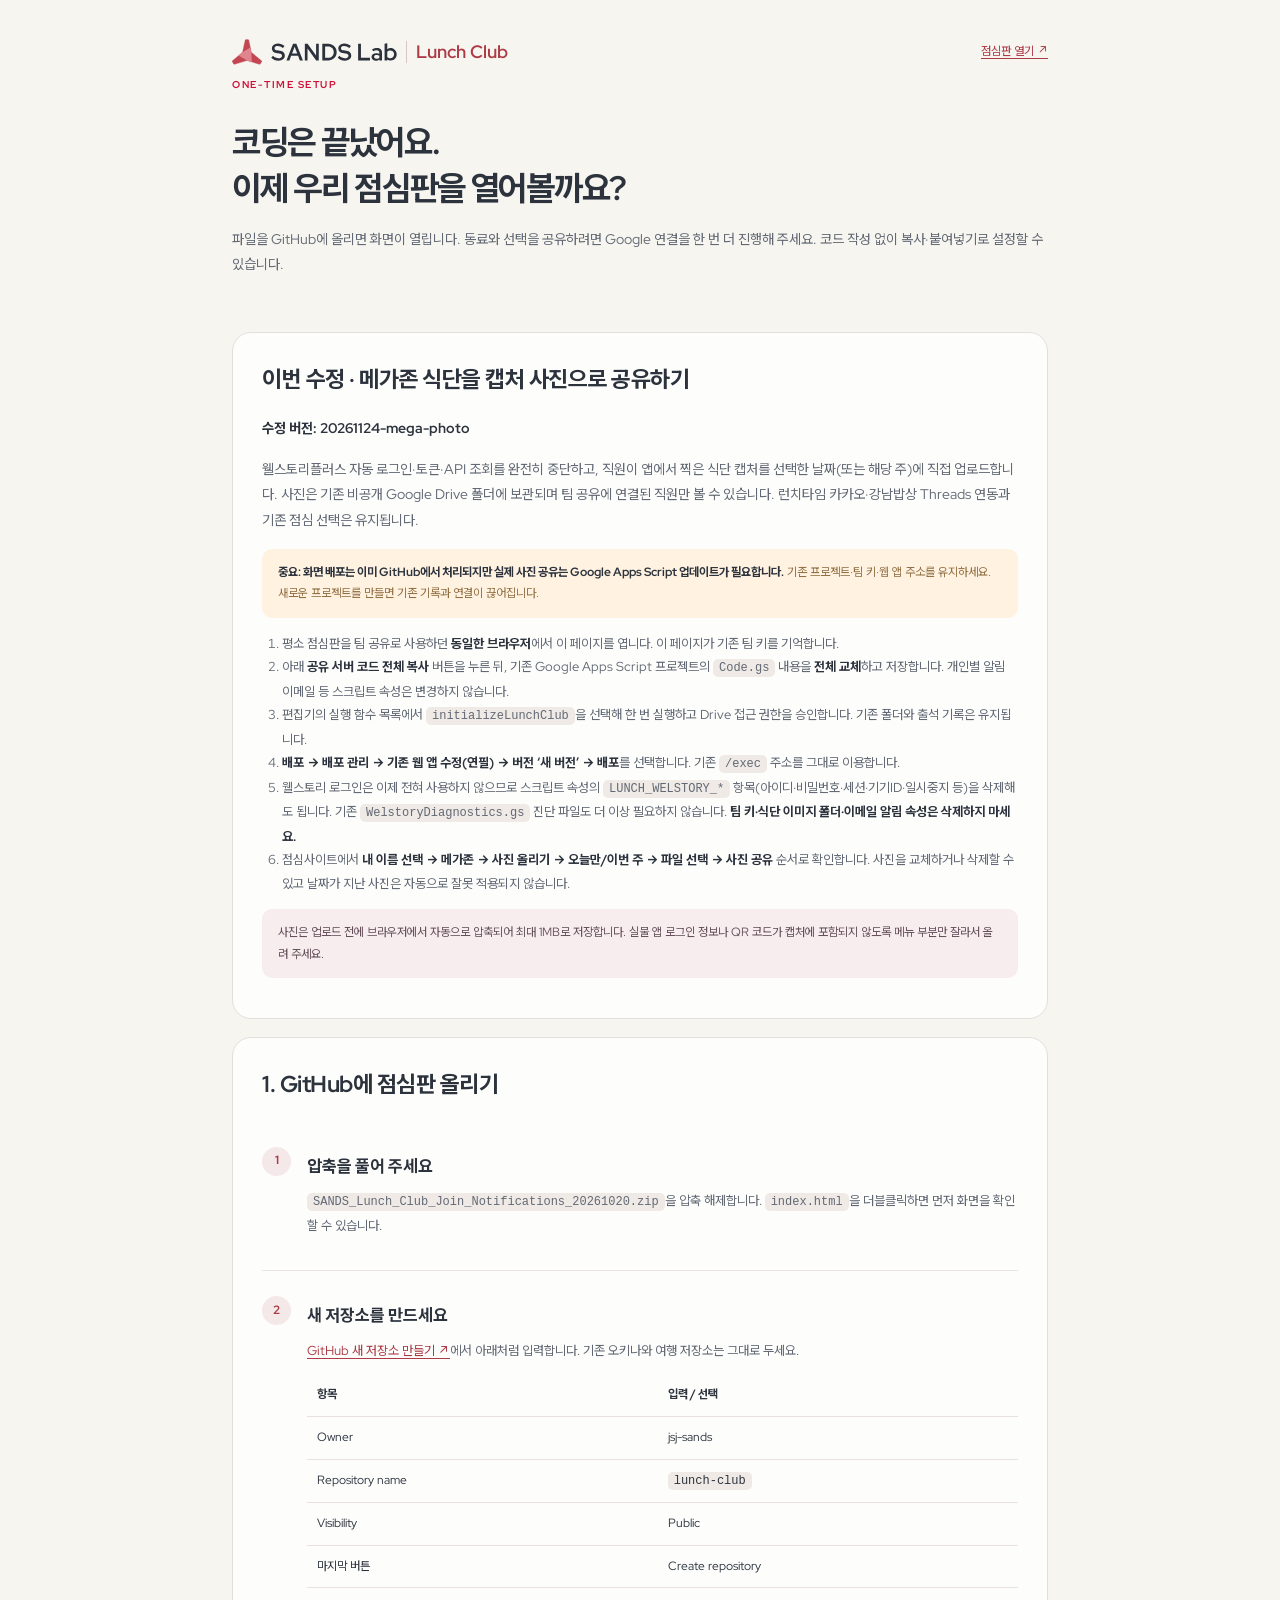
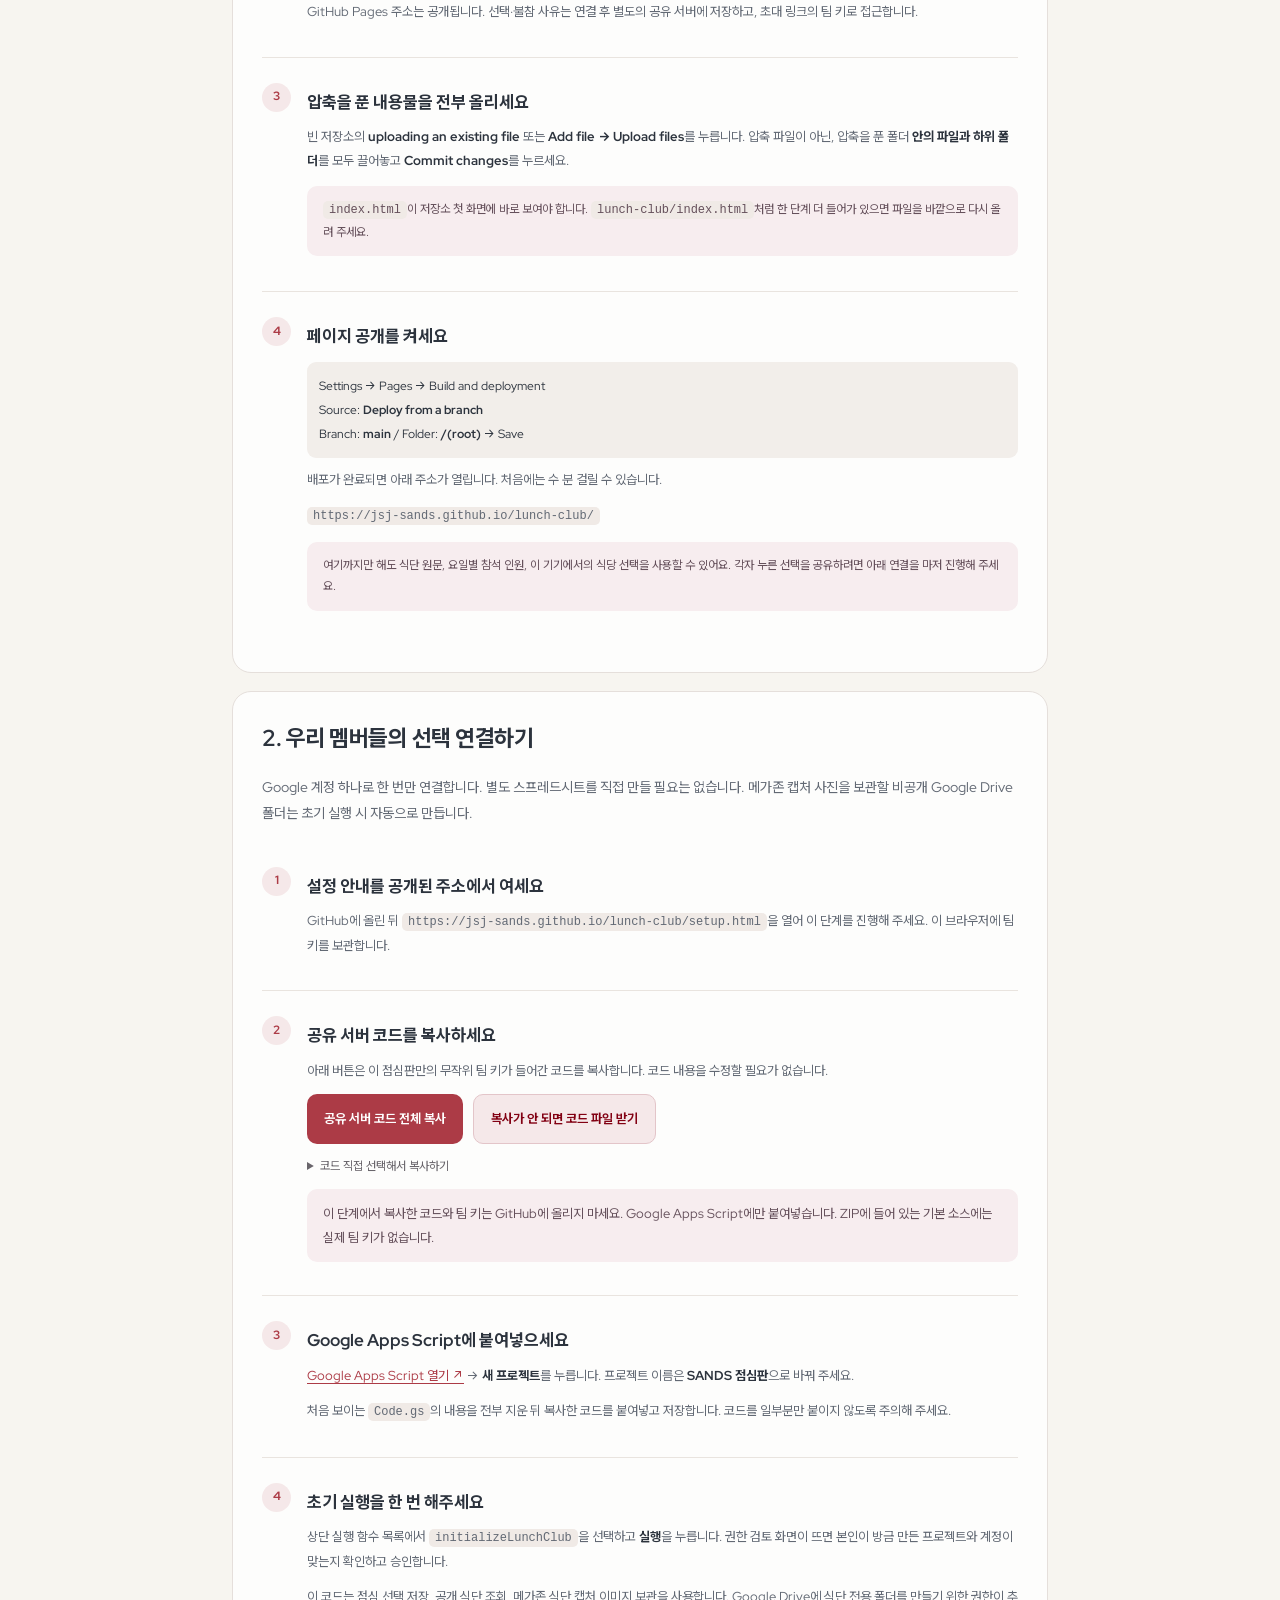
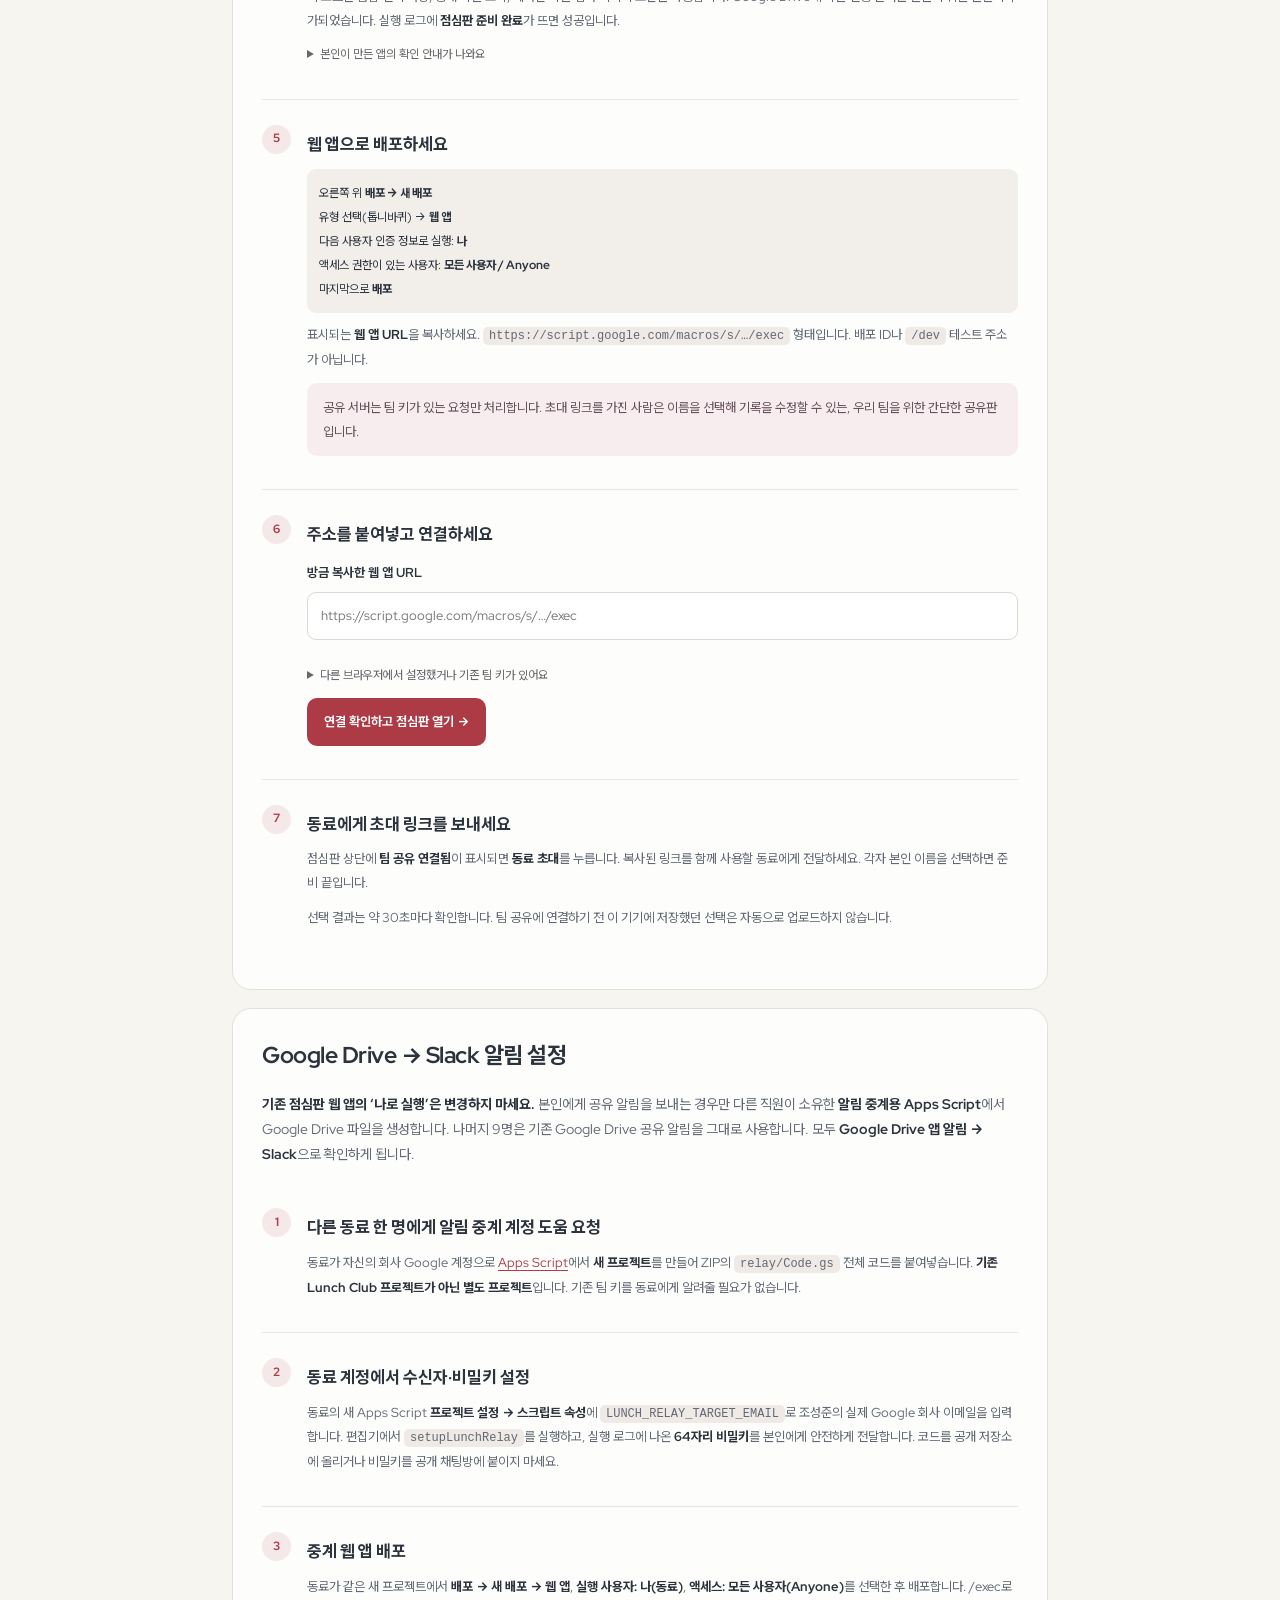
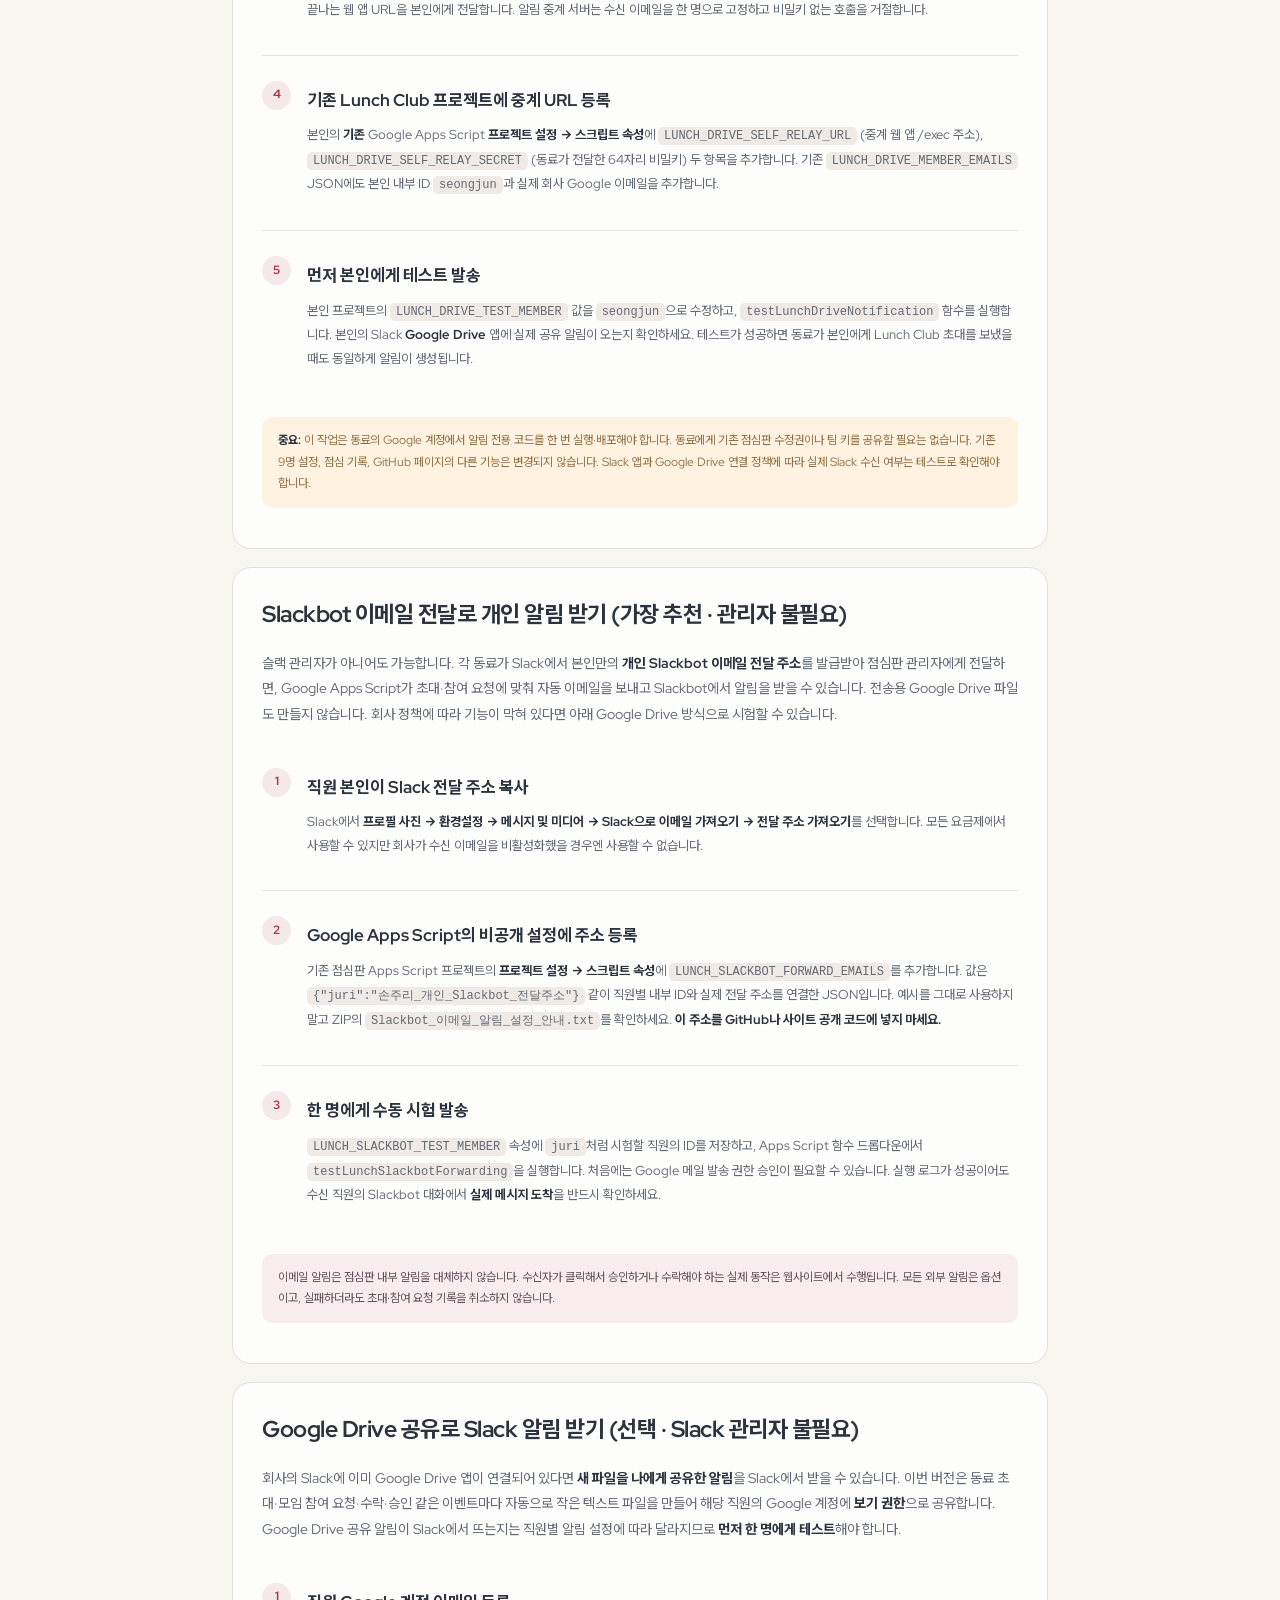
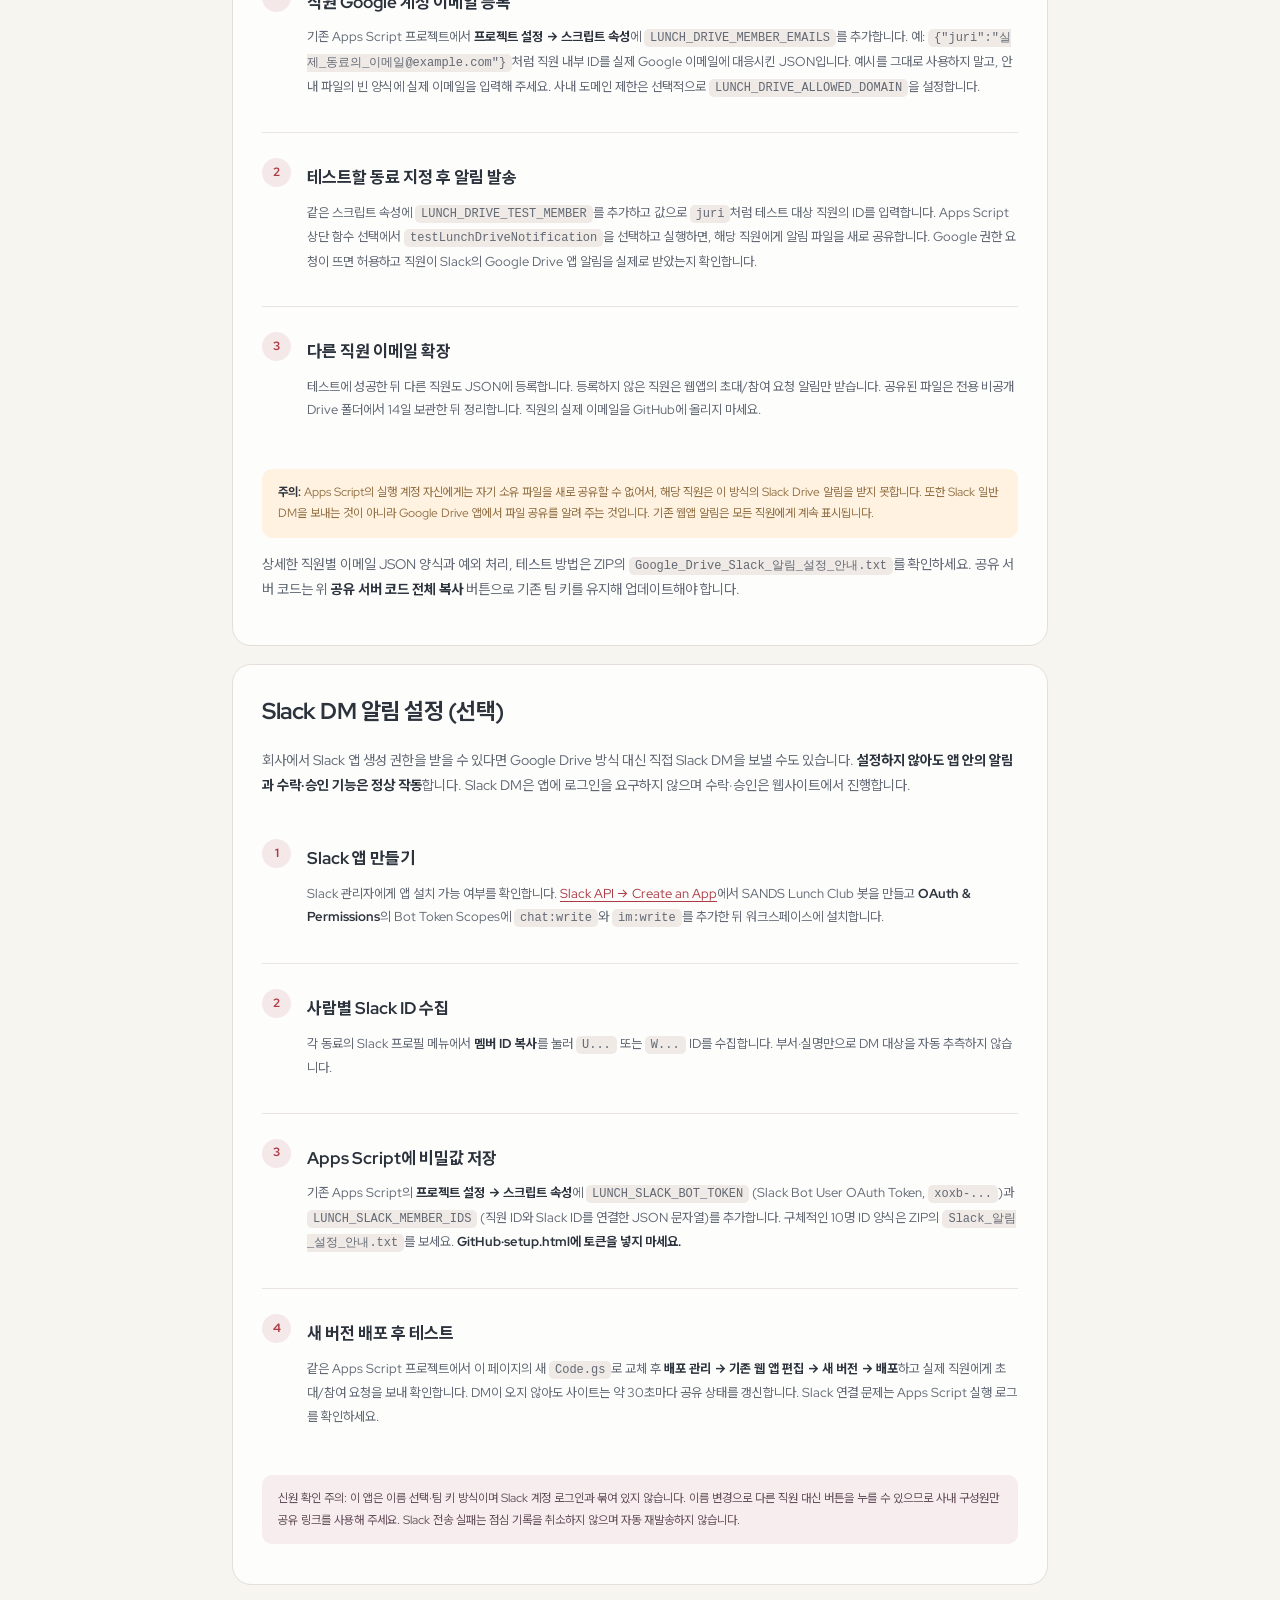
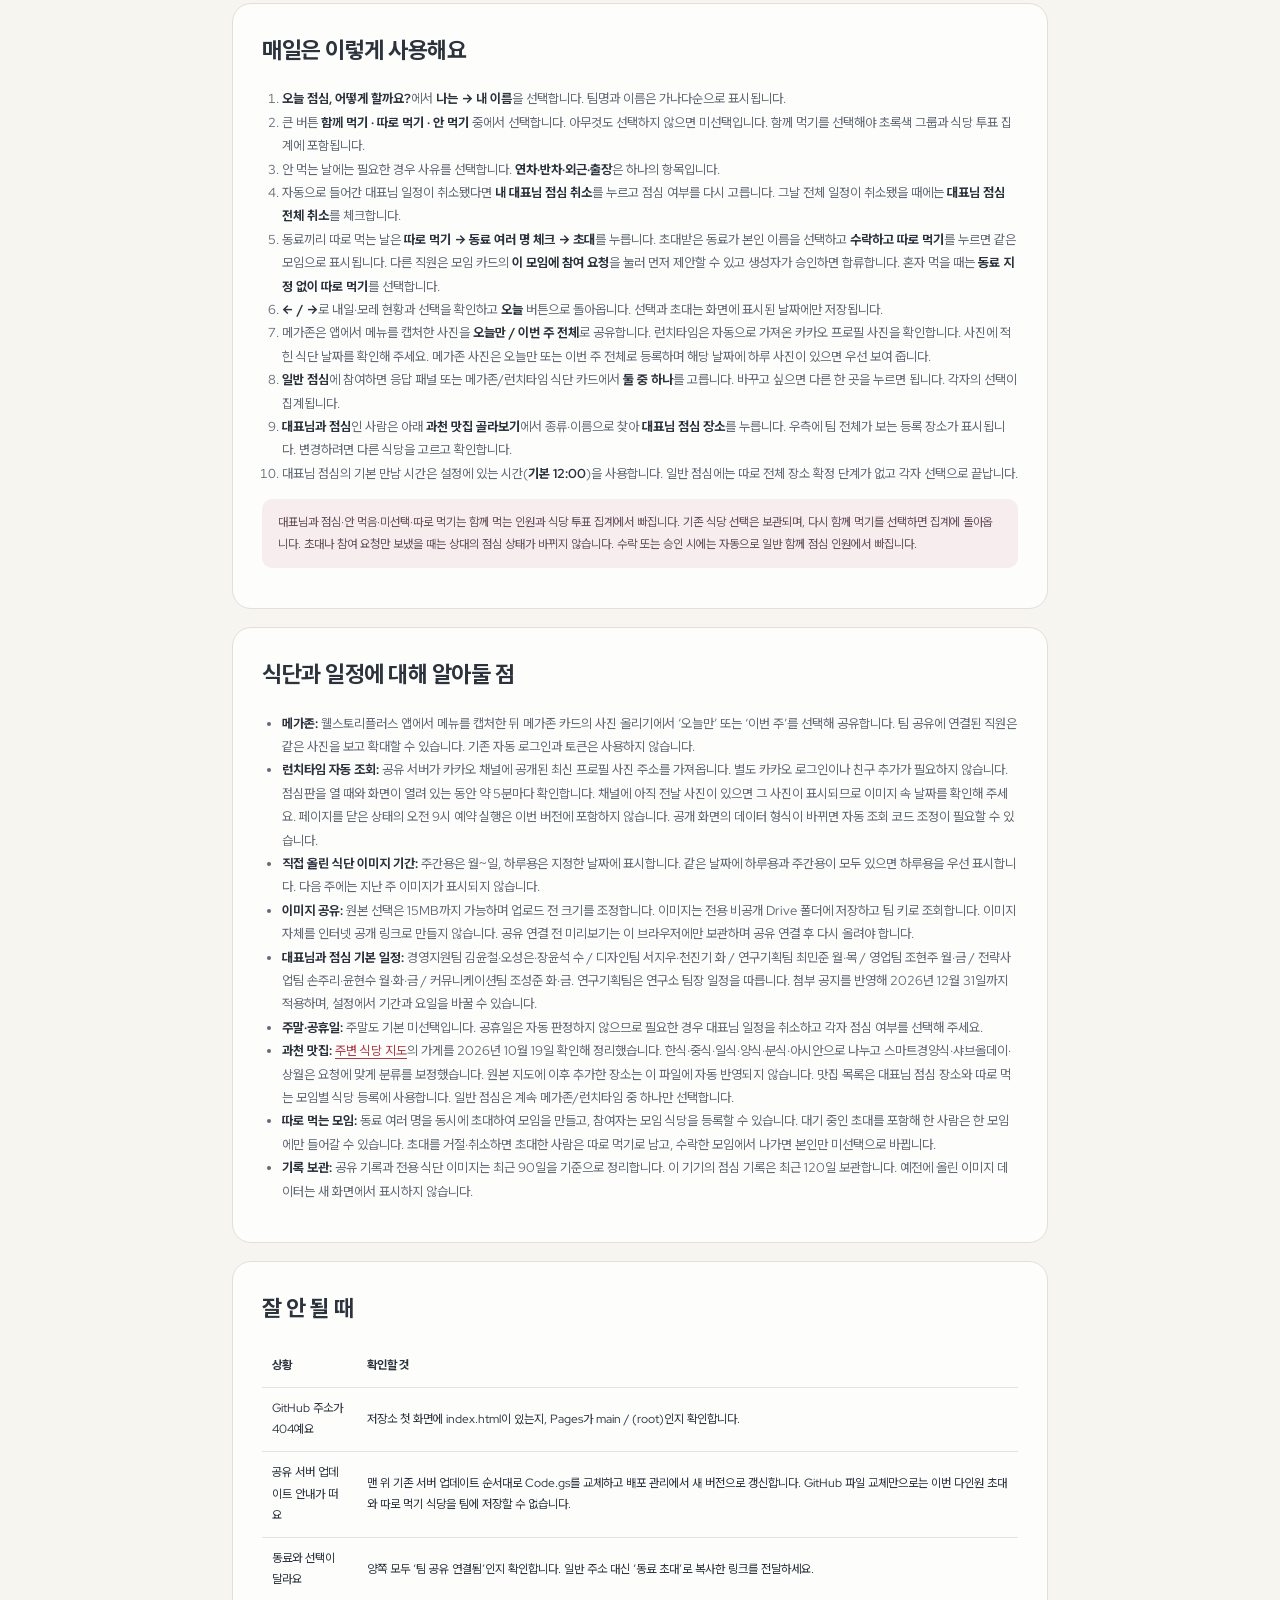
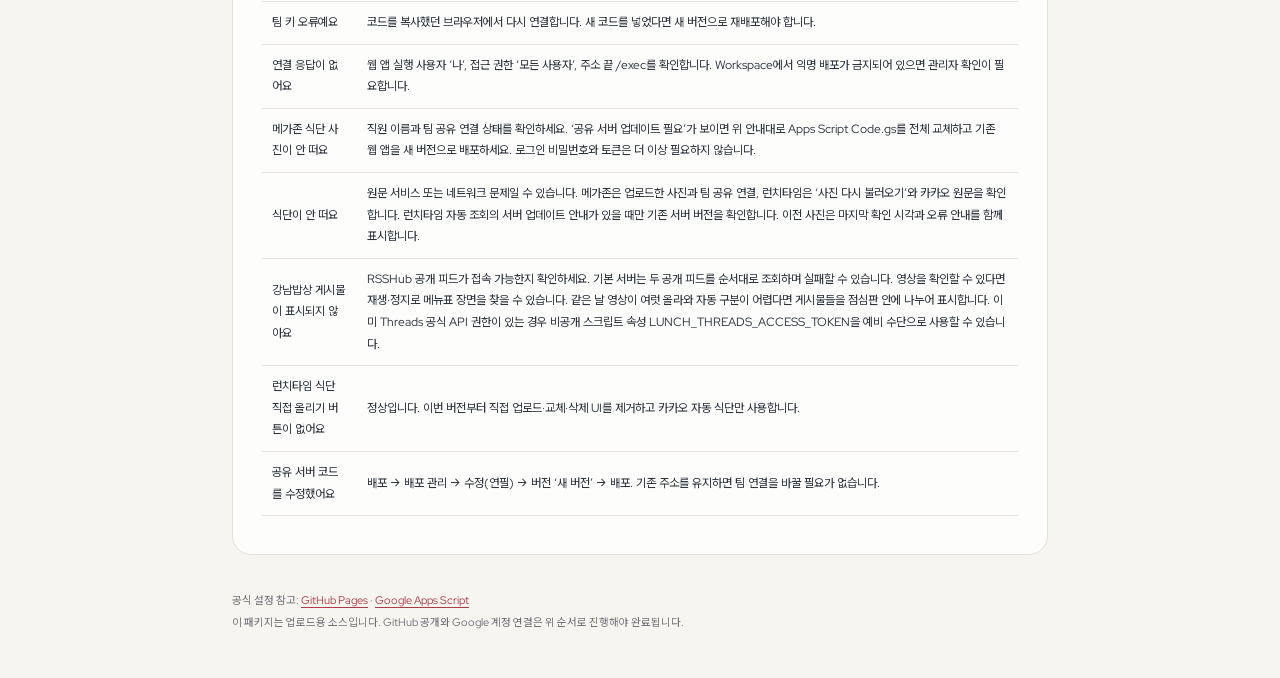
==== commit c6c1da50: "Replace Megazone Welstory login with shared screenshot uploads Remove vendor login and API runtime, " ====
--- a/setup.html
+++ b/setup.html
@@ -9,21 +9,19 @@
 <header><a class="brand" href="./" aria-label="SANDS Lab Lunch Club 홈"><img class="brand-symbol" src="assets/sands-symbol.svg?v=20261020-join-alerts" width="30" height="30" alt=""><img class="brand-wordmark" src="assets/sands-wordmark.svg?v=20261020-join-alerts" width="126" height="28" alt="SANDS Lab"><span class="brand-divider" aria-hidden="true"></span><span class="brand-product">Lunch Club</span></a><a href="index.html">점심판 열기 ↗</a></header>
 <div class="intro"><p class="tag">ONE-TIME SETUP</p><h1>코딩은 끝났어요.<br>이제 우리 점심판을 열어볼까요?</h1><p>파일을 GitHub에 올리면 화면이 열립니다. 동료와 선택을 공유하려면 Google 연결을 한 번 더 진행해 주세요. 코드 작성 없이 복사·붙여넣기로 설정할 수 있습니다.</p></div>
 <section id="update">
-<h2>이번 수정 · 메가존 식단을 웰스토리플러스에서 가져오기</h2>
-<p><strong>수정 버전: 20261105-welstory</strong></p>
-<p>메가존 식단을 보여주던 Welplan 서비스가 중단되어, 공유 서버(Apps Script)가 웰스토리플러스 앱 계정으로 메가존산학연센터 점심을 직접 가져오도록 바꿨습니다. 웰스토리플러스는 로그인이 필요하므로 계정은 Apps Script 스크립트 속성에만 보관하고, 식단은 팀 공유에 연결된 점심판에서만 보입니다.</p>
-<div class="note"><strong>GitHub에 올릴 파일:</strong> index.html · app.js · core.js · menu-source.js · setup.html · backend/welstory.js · backend/server.js · backend/Code.gs · README.md · tests 폴더. 기존 파일은 삭제하지 마세요.</div>
+<h2>이번 수정 · 메가존 식단을 캡처 사진으로 공유하기</h2>
+<p><strong>수정 버전: 20261124-mega-photo</strong></p>
+<p>웰스토리플러스 자동 로그인·토큰·API 조회를 완전히 중단하고, 직원이 앱에서 찍은 식단 캡처를 선택한 날짜(또는 해당 주)에 직접 업로드합니다. 사진은 기존 비공개 Google Drive 폴더에 보관되며 팀 공유에 연결된 직원만 볼 수 있습니다. 런치타임 카카오·강남밥상 Threads 연동과 기존 점심 선택은 유지됩니다.</p>
+<div class="note warn"><strong>중요: 화면 배포는 이미 GitHub에서 처리되지만 실제 사진 공유는 Google Apps Script 업데이트가 필요합니다.</strong> 기존 프로젝트·팀 키·웹 앱 주소를 유지하세요. 새로운 프로젝트를 만들면 기존 기록과 연결이 끊어집니다.</div>
 <ol>
-<li>GitHub 저장소에 위 파일을 같은 위치에 업로드하고 Commit changes를 누릅니다.</li>
-<li>기존 팀 공유를 설정했던 브라우저에서 이 페이지를 새로고침하고 위 수정 버전을 확인합니다.</li>
-<li>아래 <a href="#copyCode"><strong>공유 서버 코드 전체 복사</strong></a>를 누릅니다. 기존 팀 키가 삽입됩니다. 기존 Google Apps Script 프로젝트의 Code.gs 전체를 교체하고 저장합니다. 새 프로젝트나 새 팀 키를 만들지 마세요.</li>
-<li>Apps Script <strong>프로젝트 설정(톱니바퀴) → 스크립트 속성 → 스크립트 속성 추가</strong>에서 <code>LUNCH_WELSTORY_USERNAME</code>(웰스토리플러스 앱 아이디)과 <code>LUNCH_WELSTORY_PASSWORD</code>(비밀번호)를 저장합니다.</li>
-<li>편집기 상단 함수 목록에서 <code>testWelstoryConnection</code>을 선택해 <strong>실행</strong>합니다. 권한 요청이 뜨면 승인합니다. 실행 로그에 로그인 결과와 가까운 평일의 메가존 점심이 나오면 성공입니다.</li>
-<li><strong>배포 → 배포 관리 → 기존 웹 앱의 수정(연필) → 새 버전 → 배포</strong>를 누르고 점심판을 새로고침합니다.</li>
+<li>평소 점심판을 팀 공유로 사용하던 <strong>동일한 브라우저</strong>에서 이 페이지를 엽니다. 이 페이지가 기존 팀 키를 기억합니다.</li>
+<li>아래 <strong>공유 서버 코드 전체 복사</strong> 버튼을 누른 뒤, 기존 Google Apps Script 프로젝트의 <code>Code.gs</code> 내용을 <strong>전체 교체</strong>하고 저장합니다. 개인별 알림 이메일 등 스크립트 속성은 변경하지 않습니다.</li>
+<li>편집기의 실행 함수 목록에서 <code>initializeLunchClub</code>을 선택해 한 번 실행하고 Drive 접근 권한을 승인합니다. 기존 폴더와 출석 기록은 유지됩니다.</li>
+<li><strong>배포 → 배포 관리 → 기존 웹 앱 수정(연필) → 버전 ‘새 버전’ → 배포</strong>를 선택합니다. 기존 <code>/exec</code> 주소를 그대로 이용합니다.</li>
+<li>웰스토리 로그인은 이제 전혀 사용하지 않으므로 스크립트 속성의 <code>LUNCH_WELSTORY_*</code> 항목(아이디·비밀번호·세션·기기ID·일시중지 등)을 삭제해도 됩니다. 기존 <code>WelstoryDiagnostics.gs</code> 진단 파일도 더 이상 필요하지 않습니다. <strong>팀 키·식단 이미지 폴더·이메일 알림 속성은 삭제하지 마세요.</strong></li>
+<li>점심사이트에서 <strong>내 이름 선택 → 메가존 → 사진 올리기 → 오늘만/이번 주 → 파일 선택 → 사진 공유</strong> 순서로 확인합니다. 사진을 교체하거나 삭제할 수 있고 날짜가 지난 사진은 자동으로 잘못 적용되지 않습니다.</li>
 </ol>
-<p class="note warn"><strong>먼저 알아둘 점</strong><br>· 같은 계정으로 서버가 로그인하면 휴대폰의 웰스토리플러스 앱이 로그아웃될 수 있습니다. 서버는 로그인 세션을 저장해 재사용하고 만료될 때만 다시 로그인합니다. 테스트 후 휴대폰 앱이 로그아웃되는지 꼭 확인해 주세요.<br>· 스크립트 속성은 이 Apps Script 프로젝트의 편집자가 볼 수 있습니다. 다른 서비스와 같은 비밀번호를 쓰고 있다면 웰스토리플러스 비밀번호를 따로 바꿔 두는 것을 권장합니다. 계정 정보를 GitHub나 이 페이지에 넣지 마세요.<br>· 아이디·비밀번호가 틀리면 계정 잠김을 막기 위해 30분 동안 로그인을 다시 시도하지 않습니다. 고친 뒤 <code>testWelstoryConnection</code>을 실행하면 바로 다시 시도합니다.<br>· 웰스토리가 공식으로 공개한 API가 아니므로 웰스토리가 방식을 바꾸면 동작이 멈출 수 있습니다. Google 서버에서의 접속이 막혀 있는지는 실제 실행으로만 확인할 수 있습니다.</p>
-<p>메가존 식단은 날짜별로 30분(지난 날짜는 6시간) 보관해 웰스토리에 자주 요청하지 않습니다. 직원별 이메일·Slack·Google Drive 스크립트 속성, 팀 키, 기존 웹 앱 주소는 그대로 유지하세요. 이 수정은 공유 데이터를 초기화하지 않습니다.</p>
-<p><strong>검증 범위:</strong> 웰스토리 응답 형식을 흉내 낸 테스트 서버로 로그인·세션 재사용·재로그인·로그인 일시 중지·식단 표시를 확인했습니다. 실제 웰스토리 계정 로그인과 Google 서버에서의 접속 가능 여부는 위 5단계의 <code>testWelstoryConnection</code>으로 확인해야 합니다.</p>
+<p class="note">사진은 업로드 전에 브라우저에서 자동으로 압축되어 최대 1MB로 저장합니다. 실물 앱 로그인 정보나 QR 코드가 캡처에 포함되지 않도록 메뉴 부분만 잘라서 올려 주세요.</p>
 </section>
 <section><h2>1. GitHub에 점심판 올리기</h2>
 <div class="step"><span class="number">1</span><div class="step-body"><h3>압축을 풀어 주세요</h3><p><code>SANDS_Lunch_Club_Join_Notifications_20261020.zip</code>을 압축 해제합니다. <code>index.html</code>을 더블클릭하면 먼저 화면을 확인할 수 있습니다.</p></div></div>
@@ -31,16 +29,16 @@
 <div class="step"><span class="number">3</span><div class="step-body"><h3>압축을 푼 내용물을 전부 올리세요</h3><p>빈 저장소의 <strong>uploading an existing file</strong> 또는 <strong>Add file → Upload files</strong>를 누릅니다. 압축 파일이 아닌, 압축을 푼 폴더 <strong>안의 파일과 하위 폴더</strong>를 모두 끌어놓고 <strong>Commit changes</strong>를 누르세요.</p><div class="note"><code>index.html</code>이 저장소 첫 화면에 바로 보여야 합니다. <code>lunch-club/index.html</code>처럼 한 단계 더 들어가 있으면 파일을 바깥으로 다시 올려 주세요.</div></div></div>
 <div class="step"><span class="number">4</span><div class="step-body"><h3>페이지 공개를 켜세요</h3><div class="path">Settings → Pages → Build and deployment<br>Source: <strong>Deploy from a branch</strong><br>Branch: <strong>main</strong> / Folder: <strong>/(root)</strong> → Save</div><p>배포가 완료되면 아래 주소가 열립니다. 처음에는 수 분 걸릴 수 있습니다.</p><p><code>https://jsj-sands.github.io/lunch-club/</code></p><div class="note">여기까지만 해도 식단 원문, 요일별 참석 인원, 이 기기에서의 식당 선택을 사용할 수 있어요. 각자 누른 선택을 공유하려면 아래 연결을 마저 진행해 주세요.</div></div></div>
 </section>
-<section><h2>2. 우리 멤버들의 선택 연결하기</h2><p>Google 계정 하나로 한 번만 연결합니다. 별도 스프레드시트를 직접 만들 필요는 없습니다. 런치타임 식단 이미지를 보관할 비공개 Google Drive 폴더는 초기 실행 시 자동으로 만듭니다.</p>
+<section><h2>2. 우리 멤버들의 선택 연결하기</h2><p>Google 계정 하나로 한 번만 연결합니다. 별도 스프레드시트를 직접 만들 필요는 없습니다. 메가존 캡처 사진을 보관할 비공개 Google Drive 폴더는 초기 실행 시 자동으로 만듭니다.</p>
 <div class="step"><span class="number">1</span><div class="step-body"><h3>설정 안내를 공개된 주소에서 여세요</h3><p>GitHub에 올린 뒤 <code>https://jsj-sands.github.io/lunch-club/setup.html</code>을 열어 이 단계를 진행해 주세요. 이 브라우저에 팀 키를 보관합니다.</p><p id="localNotice" class="note warn" hidden>지금은 다운로드한 파일을 보고 있습니다. GitHub Pages 배포 후 그 주소의 setup.html에서 연결해 주세요.</p></div></div>
 <div class="step"><span class="number">2</span><div class="step-body"><h3>공유 서버 코드를 복사하세요</h3><p>아래 버튼은 이 점심판만의 무작위 팀 키가 들어간 코드를 복사합니다. 코드 내용을 수정할 필요가 없습니다.</p><div class="row"><button id="copyCode">공유 서버 코드 전체 복사</button><button id="downloadCode" class="secondary">복사가 안 되면 코드 파일 받기</button></div><p id="codeStatus" class="status" aria-live="polite"></p><details><summary>코드 직접 선택해서 복사하기</summary><textarea id="generatedCode" readonly aria-label="전체 공유 서버 코드"></textarea></details><p class="note">이 단계에서 복사한 코드와 팀 키는 GitHub에 올리지 마세요. Google Apps Script에만 붙여넣습니다. ZIP에 들어 있는 기본 소스에는 실제 팀 키가 없습니다.</p></div></div>
 <div class="step"><span class="number">3</span><div class="step-body"><h3>Google Apps Script에 붙여넣으세요</h3><p><a href="https://script.google.com/home/start" target="_blank" rel="noopener noreferrer">Google Apps Script 열기 ↗</a> → <strong>새 프로젝트</strong>를 누릅니다. 프로젝트 이름은 <strong>SANDS 점심판</strong>으로 바꿔 주세요.</p><p>처음 보이는 <code>Code.gs</code>의 내용을 전부 지운 뒤 복사한 코드를 붙여넣고 저장합니다. 코드를 일부분만 붙이지 않도록 주의해 주세요.</p></div></div>
-<div class="step"><span class="number">4</span><div class="step-body"><h3>초기 실행을 한 번 해주세요</h3><p>상단 실행 함수 목록에서 <code>initializeLunchClub</code>을 선택하고 <strong>실행</strong>을 누릅니다. 권한 검토 화면이 뜨면 본인이 방금 만든 프로젝트와 계정이 맞는지 확인하고 승인합니다.</p><p>이 코드는 점심 선택 저장, 공개 식단 조회, 런치타임 식단 이미지 보관을 사용합니다. Google Drive에 식단 전용 폴더를 만들기 위한 권한이 추가되었습니다. 실행 로그에 <strong>점심판 준비 완료</strong>가 뜨면 성공입니다.</p><details><summary>본인이 만든 앱의 확인 안내가 나와요</summary><p>직접 만든 미검증 Apps Script에 Google의 경고 화면이 나올 수 있습니다. 프로젝트가 방금 만든 <strong>SANDS 점심판</strong>인지 확인한 뒤 고급 메뉴의 프로젝트 이동 항목으로 진행하세요. 회사 계정의 관리자가 허용하지 않은 경우에는 관리자에게 허용 가능한 연결 방식을 확인해야 합니다.</p></details></div></div>
+<div class="step"><span class="number">4</span><div class="step-body"><h3>초기 실행을 한 번 해주세요</h3><p>상단 실행 함수 목록에서 <code>initializeLunchClub</code>을 선택하고 <strong>실행</strong>을 누릅니다. 권한 검토 화면이 뜨면 본인이 방금 만든 프로젝트와 계정이 맞는지 확인하고 승인합니다.</p><p>이 코드는 점심 선택 저장, 공개 식단 조회, 메가존 식단 캡처 이미지 보관을 사용합니다. Google Drive에 식단 전용 폴더를 만들기 위한 권한이 추가되었습니다. 실행 로그에 <strong>점심판 준비 완료</strong>가 뜨면 성공입니다.</p><details><summary>본인이 만든 앱의 확인 안내가 나와요</summary><p>직접 만든 미검증 Apps Script에 Google의 경고 화면이 나올 수 있습니다. 프로젝트가 방금 만든 <strong>SANDS 점심판</strong>인지 확인한 뒤 고급 메뉴의 프로젝트 이동 항목으로 진행하세요. 회사 계정의 관리자가 허용하지 않은 경우에는 관리자에게 허용 가능한 연결 방식을 확인해야 합니다.</p></details></div></div>
 <div class="step"><span class="number">5</span><div class="step-body"><h3>웹 앱으로 배포하세요</h3><div class="path">오른쪽 위 <strong>배포 → 새 배포</strong><br>유형 선택(톱니바퀴) → <strong>웹 앱</strong><br>다음 사용자 인증 정보로 실행: <strong>나</strong><br>액세스 권한이 있는 사용자: <strong>모든 사용자 / Anyone</strong><br>마지막으로 <strong>배포</strong></div><p>표시되는 <strong>웹 앱 URL</strong>을 복사하세요. <code>https://script.google.com/macros/s/…/exec</code> 형태입니다. 배포 ID나 <code>/dev</code> 테스트 주소가 아닙니다.</p><p class="note">공유 서버는 팀 키가 있는 요청만 처리합니다. 초대 링크를 가진 사람은 이름을 선택해 기록을 수정할 수 있는, 우리 팀을 위한 간단한 공유판입니다.</p></div></div>
 <div class="step"><span class="number">6</span><div class="step-body"><h3>주소를 붙여넣고 연결하세요</h3><form id="connectForm"><label for="endpoint">방금 복사한 웹 앱 URL</label><input id="endpoint" type="url" required placeholder="https://script.google.com/macros/s/…/exec"><details><summary>다른 브라우저에서 설정했거나 기존 팀 키가 있어요</summary><label for="teamKey">팀 키</label><input id="teamKey" type="password" autocomplete="off"><p>처음 코드를 복사한 브라우저에서는 자동 입력됩니다. 기존 연결의 키를 쓸 때만 변경하세요.</p></details><button type="submit" id="connectButton">연결 확인하고 점심판 열기 →</button><p id="connectStatus" class="status" aria-live="polite"></p></form></div></div>
 <div class="step"><span class="number">7</span><div class="step-body"><h3>동료에게 초대 링크를 보내세요</h3><p>점심판 상단에 <strong>팀 공유 연결됨</strong>이 표시되면 <strong>동료 초대</strong>를 누릅니다. 복사된 링크를 함께 사용할 동료에게 전달하세요. 각자 본인 이름을 선택하면 준비 끝입니다.</p><p>선택 결과는 약 30초마다 확인합니다. 팀 공유에 연결하기 전 이 기기에 저장했던 선택은 자동으로 업로드하지 않습니다.</p></div></div>
 </section>
-<section id="selfRelaySetup"><h2>직원 10명 전원 Google Drive → Slack 알림 받기</h2>
+<section id="selfRelaySetup"><h2>Google Drive → Slack 알림 설정</h2>
 <p><strong>기존 점심판 웹 앱의 ‘나로 실행’은 변경하지 마세요.</strong> 본인에게 공유 알림을 보내는 경우만 다른 직원이 소유한 <strong>알림 중계용 Apps Script</strong>에서 Google Drive 파일을 생성합니다. 나머지 9명은 기존 Google Drive 공유 알림을 그대로 사용합니다. 모두 <strong>Google Drive 앱 알림 → Slack</strong>으로 확인하게 됩니다.</p>
 <div class="step"><span class="number">1</span><div class="step-body"><h3>다른 동료 한 명에게 알림 중계 계정 도움 요청</h3><p>동료가 자신의 회사 Google 계정으로 <a href="https://script.google.com/home/projects" target="_blank" rel="noopener noreferrer">Apps Script</a>에서 <strong>새 프로젝트</strong>를 만들어 ZIP의 <code>relay/Code.gs</code> 전체 코드를 붙여넣습니다. <strong>기존 Lunch Club 프로젝트가 아닌 별도 프로젝트</strong>입니다. 기존 팀 키를 동료에게 알려줄 필요가 없습니다.</p></div></div>
 <div class="step"><span class="number">2</span><div class="step-body"><h3>동료 계정에서 수신자·비밀키 설정</h3><p>동료의 새 Apps Script <strong>프로젝트 설정 → 스크립트 속성</strong>에 <code>LUNCH_RELAY_TARGET_EMAIL</code>로 조성준의 실제 Google 회사 이메일을 입력합니다. 편집기에서 <code>setupLunchRelay</code>를 실행하고, 실행 로그에 나온 <strong>64자리 비밀키</strong>를 본인에게 안전하게 전달합니다. 코드를 공개 저장소에 올리거나 비밀키를 공개 채팅방에 붙이지 마세요.</p></div></div>
@@ -67,12 +65,12 @@
 <div class="step"><span class="number">3</span><div class="step-body"><h3>Apps Script에 비밀값 저장</h3><p>기존 Apps Script의 <strong>프로젝트 설정 → 스크립트 속성</strong>에 <code>LUNCH_SLACK_BOT_TOKEN</code> (Slack Bot User OAuth Token, <code>xoxb-...</code>)과 <code>LUNCH_SLACK_MEMBER_IDS</code> (직원 ID와 Slack ID를 연결한 JSON 문자열)를 추가합니다. 구체적인 10명 ID 양식은 ZIP의 <code>Slack_알림_설정_안내.txt</code>를 보세요. <strong>GitHub·setup.html에 토큰을 넣지 마세요.</strong></p></div></div>
 <div class="step"><span class="number">4</span><div class="step-body"><h3>새 버전 배포 후 테스트</h3><p>같은 Apps Script 프로젝트에서 이 페이지의 새 <code>Code.gs</code>로 교체 후 <strong>배포 관리 → 기존 웹 앱 편집 → 새 버전 → 배포</strong>하고 실제 직원에게 초대/참여 요청을 보내 확인합니다. DM이 오지 않아도 사이트는 약 30초마다 공유 상태를 갱신합니다. Slack 연결 문제는 Apps Script 실행 로그를 확인하세요.</p></div></div>
 <p class="note">신원 확인 주의: 이 앱은 이름 선택·팀 키 방식이며 Slack 계정 로그인과 묶여 있지 않습니다. 이름 변경으로 다른 직원 대신 버튼을 누를 수 있으므로 사내 구성원만 공유 링크를 사용해 주세요. Slack 전송 실패는 점심 기록을 취소하지 않으며 자동 재발송하지 않습니다.</p></section>
-<section><h2>매일은 이렇게 사용해요</h2><ol><li><strong>오늘 점심, 어떻게 할까요?</strong>에서 <strong>나는 → 내 이름</strong>을 선택합니다. 팀명과 이름은 가나다순으로 표시됩니다.</li><li>큰 버튼 <strong>함께 먹기 · 따로 먹기 · 안 먹기</strong> 중에서 선택합니다. 아무것도 선택하지 않으면 미선택입니다. 함께 먹기를 선택해야 초록색 그룹과 식당 투표 집계에 포함됩니다.</li><li>안 먹는 날에는 필요한 경우 사유를 선택합니다. <strong>연차·반차·외근·출장</strong>은 하나의 항목입니다.</li><li>자동으로 들어간 대표님 일정이 취소됐다면 <strong>내 대표님 점심 취소</strong>를 누르고 점심 여부를 다시 고릅니다. 그날 전체 일정이 취소됐을 때에는 <strong>대표님 점심 전체 취소</strong>를 체크합니다.</li><li>동료끼리 따로 먹는 날은 <strong>따로 먹기 → 동료 여러 명 체크 → 초대</strong>를 누릅니다. 초대받은 동료가 본인 이름을 선택하고 <strong>수락하고 따로 먹기</strong>를 누르면 같은 모임으로 표시됩니다. 다른 직원은 모임 카드의 <strong>이 모임에 참여 요청</strong>을 눌러 먼저 제안할 수 있고 생성자가 승인하면 합류합니다. 혼자 먹을 때는 <strong>동료 지정 없이 따로 먹기</strong>를 선택합니다.</li><li><strong>← / →</strong>로 내일·모레 현황과 선택을 확인하고 <strong>오늘</strong> 버튼으로 돌아옵니다. 선택과 초대는 화면에 표시된 날짜에만 저장됩니다.</li><li>메가존의 <strong>오늘 식단 / 이번 주 식단</strong>을 비교합니다. 런치타임은 자동으로 가져온 카카오 프로필 사진을 확인합니다. 사진에 적힌 식단 날짜를 확인해 주세요. 필요한 경우 <strong>식단 이미지 직접 올리기</strong>로 주간용·하루용 이미지를 따로 공유할 수 있습니다.</li><li><strong>일반 점심</strong>에 참여하면 응답 패널 또는 메가존/런치타임 식단 카드에서 <strong>둘 중 하나</strong>를 고릅니다. 바꾸고 싶으면 다른 한 곳을 누르면 됩니다. 각자의 선택이 집계됩니다.
+<section><h2>매일은 이렇게 사용해요</h2><ol><li><strong>오늘 점심, 어떻게 할까요?</strong>에서 <strong>나는 → 내 이름</strong>을 선택합니다. 팀명과 이름은 가나다순으로 표시됩니다.</li><li>큰 버튼 <strong>함께 먹기 · 따로 먹기 · 안 먹기</strong> 중에서 선택합니다. 아무것도 선택하지 않으면 미선택입니다. 함께 먹기를 선택해야 초록색 그룹과 식당 투표 집계에 포함됩니다.</li><li>안 먹는 날에는 필요한 경우 사유를 선택합니다. <strong>연차·반차·외근·출장</strong>은 하나의 항목입니다.</li><li>자동으로 들어간 대표님 일정이 취소됐다면 <strong>내 대표님 점심 취소</strong>를 누르고 점심 여부를 다시 고릅니다. 그날 전체 일정이 취소됐을 때에는 <strong>대표님 점심 전체 취소</strong>를 체크합니다.</li><li>동료끼리 따로 먹는 날은 <strong>따로 먹기 → 동료 여러 명 체크 → 초대</strong>를 누릅니다. 초대받은 동료가 본인 이름을 선택하고 <strong>수락하고 따로 먹기</strong>를 누르면 같은 모임으로 표시됩니다. 다른 직원은 모임 카드의 <strong>이 모임에 참여 요청</strong>을 눌러 먼저 제안할 수 있고 생성자가 승인하면 합류합니다. 혼자 먹을 때는 <strong>동료 지정 없이 따로 먹기</strong>를 선택합니다.</li><li><strong>← / →</strong>로 내일·모레 현황과 선택을 확인하고 <strong>오늘</strong> 버튼으로 돌아옵니다. 선택과 초대는 화면에 표시된 날짜에만 저장됩니다.</li><li>메가존은 앱에서 메뉴를 캡처한 사진을 <strong>오늘만 / 이번 주 전체</strong>로 공유합니다. 런치타임은 자동으로 가져온 카카오 프로필 사진을 확인합니다. 사진에 적힌 식단 날짜를 확인해 주세요. 메가존 사진은 오늘만 또는 이번 주 전체로 등록하며 해당 날짜에 하루 사진이 있으면 우선 보여 줍니다.</li><li><strong>일반 점심</strong>에 참여하면 응답 패널 또는 메가존/런치타임 식단 카드에서 <strong>둘 중 하나</strong>를 고릅니다. 바꾸고 싶으면 다른 한 곳을 누르면 됩니다. 각자의 선택이 집계됩니다.
 </li><li><strong>대표님과 점심</strong>인 사람은 아래 <strong>과천 맛집 골라보기</strong>에서 종류·이름으로 찾아 <strong>대표님 점심 장소</strong>를 누릅니다. 우측에 팀 전체가 보는 등록 장소가 표시됩니다. 변경하려면 다른 식당을 고르고 확인합니다.</li><li>대표님 점심의 기본 만남 시간은 설정에 있는 시간(<strong>기본 12:00</strong>)을 사용합니다. 일반 점심에는 따로 전체 장소 확정 단계가 없고 각자 선택으로 끝납니다.</li></ol><div class="note">대표님과 점심·안 먹음·미선택·따로 먹기는 함께 먹는 인원과 식당 투표 집계에서 빠집니다. 기존 식당 선택은 보관되며, 다시 함께 먹기를 선택하면 집계에 돌아옵니다. 초대나 참여 요청만 보냈을 때는 상대의 점심 상태가 바뀌지 않습니다. 수락 또는 승인 시에는 자동으로 일반 함께 점심 인원에서 빠집니다.</div></section>
-<section><h2>식단과 일정에 대해 알아둘 점</h2><ul><li><strong>메가존:</strong> 공유 서버가 Apps Script 스크립트 속성에 저장한 웰스토리플러스 계정으로 날짜별 점심 메뉴를 가져옵니다. 팀 공유에 연결된 점심판에서 오늘과 이번 주 월~금 식단, 메뉴 사진과 반찬을 볼 수 있습니다. 날짜가 맞는 식단만 표시하며, 미등록과 조회 실패를 구분합니다. 테이크아웃 코스는 표시하지 않습니다.</li><li><strong>런치타임 자동 조회:</strong> 공유 서버가 카카오 채널에 공개된 최신 프로필 사진 주소를 가져옵니다. 별도 카카오 로그인이나 친구 추가가 필요하지 않습니다. 점심판을 열 때와 화면이 열려 있는 동안 약 5분마다 확인합니다. 채널에 아직 전날 사진이 있으면 그 사진이 표시되므로 이미지 속 날짜를 확인해 주세요. 페이지를 닫은 상태의 오전 9시 예약 실행은 이번 버전에 포함하지 않습니다. 공개 화면의 데이터 형식이 바뀌면 자동 조회 코드 조정이 필요할 수 있습니다.</li><li><strong>직접 올린 식단 이미지 기간:</strong> 주간용은 월~일, 하루용은 지정한 날짜에 표시합니다. 같은 날짜에 하루용과 주간용이 모두 있으면 하루용을 우선 표시합니다. 다음 주에는 지난 주 이미지가 표시되지 않습니다.</li><li><strong>이미지 공유:</strong> 원본 선택은 15MB까지 가능하며 업로드 전 크기를 조정합니다. 이미지는 전용 비공개 Drive 폴더에 저장하고 팀 키로 조회합니다. 이미지 자체를 인터넷 공개 링크로 만들지 않습니다. 공유 연결 전 미리보기는 이 브라우저에만 보관하며 공유 연결 후 다시 올려야 합니다.</li><li><strong>대표님과 점심 기본 일정:</strong> 경영지원팀 김윤철·오성은·장윤석 수 / 디자인팀 서지우·천진기 화 / 연구기획팀 최민준 월·목 / 영업팀 조현주 월·금 / 전략사업팀 손주리·윤현수 월·화·금 / 커뮤니케이션팀 조성준 화·금. 연구기획팀은 연구소 팀장 일정을 따릅니다. 첨부 공지를 반영해 2026년 12월 31일까지 적용하며, 설정에서 기간과 요일을 바꿀 수 있습니다.</li><li><strong>주말·공휴일:</strong> 주말도 기본 미선택입니다. 공휴일은 자동 판정하지 않으므로 필요한 경우 대표님 일정을 취소하고 각자 점심 여부를 선택해 주세요.</li><li><strong>과천 맛집:</strong> <a href="https://naver.me/xSBAzufn" target="_blank" rel="noopener noreferrer">주변 식당 지도</a>의 가게를 2026년 10월 19일 확인해 정리했습니다. 한식·중식·일식·양식·분식·아시안으로 나누고 스마트경양식·샤브올데이·상월은 요청에 맞게 분류를 보정했습니다. 원본 지도에 이후 추가한 장소는 이 파일에 자동 반영되지 않습니다. 맛집 목록은 대표님 점심 장소와 따로 먹는 모임별 식당 등록에 사용합니다. 일반 점심은 계속 메가존/런치타임 중 하나만 선택합니다.</li><li><strong>따로 먹는 모임:</strong> 동료 여러 명을 동시에 초대하여 모임을 만들고, 참여자는 모임 식당을 등록할 수 있습니다. 대기 중인 초대를 포함해 한 사람은 한 모임에만 들어갈 수 있습니다. 초대를 거절·취소하면 초대한 사람은 따로 먹기로 남고, 수락한 모임에서 나가면 본인만 미선택으로 바뀝니다.</li><li><strong>기록 보관:</strong> 공유 기록과 전용 식단 이미지는 최근 90일을 기준으로 정리합니다. 이 기기의 점심 기록은 최근 120일 보관합니다. 예전에 올린 이미지 데이터는 새 화면에서 표시하지 않습니다.</li></ul></section>
-<section><h2>잘 안 될 때</h2><table><tr><th>상황</th><th>확인할 것</th></tr><tr><td>GitHub 주소가 404예요</td><td>저장소 첫 화면에 index.html이 있는지, Pages가 main / (root)인지 확인합니다.</td></tr><tr><td>공유 서버 업데이트 안내가 떠요</td><td>맨 위 기존 서버 업데이트 순서대로 Code.gs를 교체하고 배포 관리에서 새 버전으로 갱신합니다. GitHub 파일 교체만으로는 이번 다인원 초대와 따로 먹기 식당을 팀에 저장할 수 없습니다.</td></tr><tr><td>동료와 선택이 달라요</td><td>양쪽 모두 ‘팀 공유 연결됨’인지 확인합니다. 일반 주소 대신 ‘동료 초대’로 복사한 링크를 전달하세요.</td></tr><tr><td>팀 키 오류예요</td><td>코드를 복사했던 브라우저에서 다시 연결합니다. 새 코드를 넣었다면 새 버전으로 재배포해야 합니다.</td></tr><tr><td>연결 응답이 없어요</td><td>웹 앱 실행 사용자 ‘나’, 접근 권한 ‘모든 사용자’, 주소 끝 /exec를 확인합니다. Workspace에서 익명 배포가 금지되어 있으면 관리자 확인이 필요합니다.</td></tr><tr><td>메가존 식단이 안 떠요</td><td>카드에 표시된 안내를 먼저 확인합니다. 계정 등록 안내가 나오면 스크립트 속성 <code>LUNCH_WELSTORY_USERNAME</code>·<code>LUNCH_WELSTORY_PASSWORD</code>를 확인하고, 로그인 실패·일시 중지 안내가 나오면 Apps Script에서 <code>testWelstoryConnection</code>을 실행해 실행 로그를 확인합니다. 공유 서버 업데이트 안내가 나오면 위 순서대로 새 버전으로 배포합니다.</td></tr><tr><td>식단이 안 떠요</td><td>원문 서비스 또는 네트워크 문제일 수 있습니다. 메가존은 ‘식단 새로고침’과 웰스토리플러스 앱, 런치타임은 ‘사진 다시 불러오기’와 카카오 원문을 확인합니다. 런치타임 자동 조회의 서버 업데이트 안내가 있을 때만 기존 서버 버전을 확인합니다. 이전 사진은 마지막 확인 시각과 오류 안내를 함께 표시합니다.</td></tr><tr><td>강남밥상 게시물이 표시되지 않아요</td><td>RSSHub 공개 피드가 접속 가능한지 확인하세요. 기본 서버는 두 공개 피드를 순서대로 조회하며 실패할 수 있습니다. 영상을 확인할 수 있다면 재생·정지로 메뉴표 장면을 찾을 수 있습니다. 같은 날 영상이 여럿 올라와 자동 구분이 어렵다면 게시물들을 점심판 안에 나누어 표시합니다. 이미 Threads 공식 API 권한이 있는 경우 비공개 스크립트 속성 LUNCH_THREADS_ACCESS_TOKEN을 예비 수단으로 사용할 수 있습니다.</td></tr><tr><td>런치타임 식단 직접 올리기 버튼이 없어요</td><td>정상입니다. 이번 버전부터 직접 업로드·교체·삭제 UI를 제거하고 카카오 자동 식단만 사용합니다.</td></tr><tr><td>공유 서버 코드를 수정했어요</td><td>배포 → 배포 관리 → 수정(연필) → 버전 ‘새 버전’ → 배포. 기존 주소를 유지하면 팀 연결을 바꿀 필요가 없습니다.</td></tr></table></section>
+<section><h2>식단과 일정에 대해 알아둘 점</h2><ul><li><strong>메가존:</strong> 웰스토리플러스 앱에서 메뉴를 캡처한 뒤 메가존 카드의 사진 올리기에서 ‘오늘만’ 또는 ‘이번 주’를 선택해 공유합니다. 팀 공유에 연결된 직원은 같은 사진을 보고 확대할 수 있습니다. 기존 자동 로그인과 토큰은 사용하지 않습니다.</li><li><strong>런치타임 자동 조회:</strong> 공유 서버가 카카오 채널에 공개된 최신 프로필 사진 주소를 가져옵니다. 별도 카카오 로그인이나 친구 추가가 필요하지 않습니다. 점심판을 열 때와 화면이 열려 있는 동안 약 5분마다 확인합니다. 채널에 아직 전날 사진이 있으면 그 사진이 표시되므로 이미지 속 날짜를 확인해 주세요. 페이지를 닫은 상태의 오전 9시 예약 실행은 이번 버전에 포함하지 않습니다. 공개 화면의 데이터 형식이 바뀌면 자동 조회 코드 조정이 필요할 수 있습니다.</li><li><strong>직접 올린 식단 이미지 기간:</strong> 주간용은 월~일, 하루용은 지정한 날짜에 표시합니다. 같은 날짜에 하루용과 주간용이 모두 있으면 하루용을 우선 표시합니다. 다음 주에는 지난 주 이미지가 표시되지 않습니다.</li><li><strong>이미지 공유:</strong> 원본 선택은 15MB까지 가능하며 업로드 전 크기를 조정합니다. 이미지는 전용 비공개 Drive 폴더에 저장하고 팀 키로 조회합니다. 이미지 자체를 인터넷 공개 링크로 만들지 않습니다. 공유 연결 전 미리보기는 이 브라우저에만 보관하며 공유 연결 후 다시 올려야 합니다.</li><li><strong>대표님과 점심 기본 일정:</strong> 경영지원팀 김윤철·오성은·장윤석 수 / 디자인팀 서지우·천진기 화 / 연구기획팀 최민준 월·목 / 영업팀 조현주 월·금 / 전략사업팀 손주리·윤현수 월·화·금 / 커뮤니케이션팀 조성준 화·금. 연구기획팀은 연구소 팀장 일정을 따릅니다. 첨부 공지를 반영해 2026년 12월 31일까지 적용하며, 설정에서 기간과 요일을 바꿀 수 있습니다.</li><li><strong>주말·공휴일:</strong> 주말도 기본 미선택입니다. 공휴일은 자동 판정하지 않으므로 필요한 경우 대표님 일정을 취소하고 각자 점심 여부를 선택해 주세요.</li><li><strong>과천 맛집:</strong> <a href="https://naver.me/xSBAzufn" target="_blank" rel="noopener noreferrer">주변 식당 지도</a>의 가게를 2026년 10월 19일 확인해 정리했습니다. 한식·중식·일식·양식·분식·아시안으로 나누고 스마트경양식·샤브올데이·상월은 요청에 맞게 분류를 보정했습니다. 원본 지도에 이후 추가한 장소는 이 파일에 자동 반영되지 않습니다. 맛집 목록은 대표님 점심 장소와 따로 먹는 모임별 식당 등록에 사용합니다. 일반 점심은 계속 메가존/런치타임 중 하나만 선택합니다.</li><li><strong>따로 먹는 모임:</strong> 동료 여러 명을 동시에 초대하여 모임을 만들고, 참여자는 모임 식당을 등록할 수 있습니다. 대기 중인 초대를 포함해 한 사람은 한 모임에만 들어갈 수 있습니다. 초대를 거절·취소하면 초대한 사람은 따로 먹기로 남고, 수락한 모임에서 나가면 본인만 미선택으로 바뀝니다.</li><li><strong>기록 보관:</strong> 공유 기록과 전용 식단 이미지는 최근 90일을 기준으로 정리합니다. 이 기기의 점심 기록은 최근 120일 보관합니다. 예전에 올린 이미지 데이터는 새 화면에서 표시하지 않습니다.</li></ul></section>
+<section><h2>잘 안 될 때</h2><table><tr><th>상황</th><th>확인할 것</th></tr><tr><td>GitHub 주소가 404예요</td><td>저장소 첫 화면에 index.html이 있는지, Pages가 main / (root)인지 확인합니다.</td></tr><tr><td>공유 서버 업데이트 안내가 떠요</td><td>맨 위 기존 서버 업데이트 순서대로 Code.gs를 교체하고 배포 관리에서 새 버전으로 갱신합니다. GitHub 파일 교체만으로는 이번 다인원 초대와 따로 먹기 식당을 팀에 저장할 수 없습니다.</td></tr><tr><td>동료와 선택이 달라요</td><td>양쪽 모두 ‘팀 공유 연결됨’인지 확인합니다. 일반 주소 대신 ‘동료 초대’로 복사한 링크를 전달하세요.</td></tr><tr><td>팀 키 오류예요</td><td>코드를 복사했던 브라우저에서 다시 연결합니다. 새 코드를 넣었다면 새 버전으로 재배포해야 합니다.</td></tr><tr><td>연결 응답이 없어요</td><td>웹 앱 실행 사용자 ‘나’, 접근 권한 ‘모든 사용자’, 주소 끝 /exec를 확인합니다. Workspace에서 익명 배포가 금지되어 있으면 관리자 확인이 필요합니다.</td></tr><tr><td>메가존 식단 사진이 안 떠요</td><td>직원 이름과 팀 공유 연결 상태를 확인하세요. ‘공유 서버 업데이트 필요’가 보이면 위 안내대로 Apps Script Code.gs를 전체 교체하고 기존 웹 앱을 새 버전으로 배포하세요. 로그인 비밀번호와 토큰은 더 이상 필요하지 않습니다.</td></tr><tr><td>식단이 안 떠요</td><td>원문 서비스 또는 네트워크 문제일 수 있습니다. 메가존은 업로드한 사진과 팀 공유 연결, 런치타임은 ‘사진 다시 불러오기’와 카카오 원문을 확인합니다. 런치타임 자동 조회의 서버 업데이트 안내가 있을 때만 기존 서버 버전을 확인합니다. 이전 사진은 마지막 확인 시각과 오류 안내를 함께 표시합니다.</td></tr><tr><td>강남밥상 게시물이 표시되지 않아요</td><td>RSSHub 공개 피드가 접속 가능한지 확인하세요. 기본 서버는 두 공개 피드를 순서대로 조회하며 실패할 수 있습니다. 영상을 확인할 수 있다면 재생·정지로 메뉴표 장면을 찾을 수 있습니다. 같은 날 영상이 여럿 올라와 자동 구분이 어렵다면 게시물들을 점심판 안에 나누어 표시합니다. 이미 Threads 공식 API 권한이 있는 경우 비공개 스크립트 속성 LUNCH_THREADS_ACCESS_TOKEN을 예비 수단으로 사용할 수 있습니다.</td></tr><tr><td>런치타임 식단 직접 올리기 버튼이 없어요</td><td>정상입니다. 이번 버전부터 직접 업로드·교체·삭제 UI를 제거하고 카카오 자동 식단만 사용합니다.</td></tr><tr><td>공유 서버 코드를 수정했어요</td><td>배포 → 배포 관리 → 수정(연필) → 버전 ‘새 버전’ → 배포. 기존 주소를 유지하면 팀 연결을 바꿀 필요가 없습니다.</td></tr></table></section>
 <footer>공식 설정 참고: <a href="https://docs.github.com/ko/pages/getting-started-with-github-pages/configuring-a-publishing-source-for-your-github-pages-site" target="_blank" rel="noopener noreferrer">GitHub Pages</a> · <a href="https://developers.google.com/apps-script/guides/web?hl=ko" target="_blank" rel="noopener noreferrer">Google Apps Script</a><br>이 패키지는 업로드용 소스입니다. GitHub 공개와 Google 계정 연결은 위 순서로 진행해야 완료됩니다.</footer>
-<script type="text/plain" id="codeTemplate">// SANDS Lunch Club backend. Generated from core.js + lunchtime-source.js + threads-menu-source.js + menu-source.js + backend/welstory.js + backend/server.js.
+<script type="text/plain" id="codeTemplate">// SANDS Lunch Club backend. Generated from core.js + lunchtime-source.js + threads-menu-source.js + backend/server.js.
 /* Shared, dependency-free rules used by the page and the Apps Script server. */
 (function (root, factory) {
   const api = factory();
@@ -89,6 +87,7 @@
     { id: 'minjun', name: '최민준', team: '연구기획팀', days: [1, 4], color: 'blue' },
     { id: 'seongeun', name: '오성은', team: '경영지원팀', days: [3], color: 'green' },
     { id: 'yunseok', name: '장윤석', team: '경영지원팀', days: [3], color: 'green' },
+    { id: 'jihye', name: '서지혜', team: '경영지원팀', days: [], color: 'green' },
     { id: 'jiwoo', name: '서지우', team: '디자인팀', days: [2], color: 'amber' },
     { id: 'hyunju', name: '조현주', team: '영업팀', days: [1, 5], color: 'coral' }
   ];
@@ -103,7 +102,7 @@
     ceoDays: Object.fromEntries(MEMBERS.map(m => [m.id, m.days])),
     meetingTime: '12:00'
   };
-  // 메가존 식단은 공유 서버가 웰스토리플러스에서 가져옵니다(menu-source.js, backend/welstory.js).
+  // 메가존 메뉴 사진은 직원이 앱 화면을 캡처해 팀 공유 Drive 폴더에 직접 올립니다.
   const MEGAZONE_MAP = 'https://map.naver.com/p/search/' + encodeURIComponent('메가존산학연센터');
   const PLACES = [
     { id: 'megazone', name: '메가존', subtitle: '메가존산학연센터 · 삼성웰스토리', url: MEGAZONE_MAP, type: 'cafeteria' },
@@ -711,456 +710,7 @@
   return api;
 })(typeof window !== 'undefined' ? window : null);
 
-/* 메가존산학연센터(삼성웰스토리) 점심 식단.
- * Welstory+ API는 회원 로그인이 필요하므로 팀 공유 서버(Apps Script, backend/welstory.js)만 호출합니다.
- * 이 파일은 브라우저와 Apps Script V8이 함께 사용합니다.
- * - Apps Script: parseMealList / lunchMealType으로 웰스토리 응답을 점심판 형식으로 정리합니다.
- * - 브라우저: fetchDay가 팀 키로 공유 서버에 요청하고, 돌아온 식단을 다시 검증합니다.
- * 사진은 공개 HTTPS 웰스토리 레시피 이미지 주소만 사용합니다.
- */
-(function (root, factory) {
-  const api = factory();
-  if (typeof module === 'object' && module.exports) module.exports = api;
-  else root.LunchMenuSource = api;
-})(typeof globalThis !== 'undefined' ? globalThis : this, function () {
-  'use strict';
-
-  const RESTAURANT_ID = 'REST007327';
-  const RESTAURANT_NAME = '메가존산학연센터';
-  // Welstory+ 식사 시간 코드: 1 아침, 2 점심, 3 저녁 (getMealTimeList로 다시 확인합니다).
-  const LUNCH_MEAL_TYPE = '2';
-  const IMAGE_HOST = 'img-welmenu.welstory.com';
-  const MAX_DISHES = 120;
-  const MAX_COURSES = 20;
-  const MAX_COMPONENTS = 30;
-
-  function failure(code, message) {
-    const error = new Error(message);
-    error.code = code;
-    return error;
-  }
-
-  function invalid() {
-    return failure('INVALID_RESPONSE', '식단 응답 형식이 바뀌어 확인하지 못했어요. 웰스토리플러스 앱에서 확인해 주세요.');
-  }
-
-  function object(value) {
-    return value !== null && typeof value === 'object' && !Array.isArray(value);
-  }
-
-  function text(value) {
-    return typeof value === 'string' ? value.trim().replace(/\s+/g, ' ') : '';
-  }
-
-  function dateKey(value) {
-    if (typeof value !== 'string' || !/^(?:\d{8}|\d{4}-\d{2}-\d{2})$/.test(value)) {
-      throw failure('INVALID_DATE', '식단 날짜를 확인해 주세요.');
-    }
-    const compact = value.replace(/-/g, '');
-    const iso = compact.slice(0, 4) + '-' + compact.slice(4, 6) + '-' + compact.slice(6, 8);
-    const parsed = new Date(iso + 'T00:00:00.000Z');
-    if (!Number.isFinite(parsed.getTime()) || parsed.toISOString().slice(0, 10) !== iso) {
-      throw failure('INVALID_DATE', '식단 날짜를 확인해 주세요.');
-    }
-    return iso;
-  }
-
-  function validImageURL(value) {
-    if (typeof value !== 'string' || !value || value.length > 2048 || /[\s\\<>"']/.test(value)) return false;
-    const match = /^https:\/\/([^/?#]+)(\/[^?#]*)(?:\?([^#]*))?$/i.exec(value);
-    if (!match || match[1].toLowerCase() !== IMAGE_HOST) return false;
-    // Verified Welstory recipe-photo host and path; no credentials, ports or traversal.
-    if (!/^\/data\/manager\/recipe\/(?:[a-z0-9_-]+\/)+[a-z0-9_-]+\.(?:jpe?g|png|webp|gif)$/i.test(match[2])) return false;
-    return match[3] === undefined || /^[a-z0-9._~!$&()*+,;=:@%/?-]*$/i.test(match[3]);
-  }
-
-  // Welstory gives a folder (photoUrl) and a file name (photoCd). Older responses use
-  // http://samsungwelstory.com/...; the same recipe path is served over HTTPS by IMAGE_HOST.
-  function imageURL(folder, file) {
-    const base = text(folder), name = text(file);
-    if (!base || !name) return '';
-    const match = /^(?:https?:)?\/\/(?:www\.)?(?:samsungwelstory\.com|img-welmenu\.welstory\.com)(\/data\/manager\/recipe\/[^?#]*)$/i.exec(base);
-    if (!match) return '';
-    const url = 'https://' + IMAGE_HOST + match[1].replace(/\/?$/, '/') + name;
-    return validImageURL(url) ? url : '';
-  }
-
-  // GET /api/menu/getMealTimeList -> { data: [{ code: '2', codeNm: '점심' }, ...] }
-  function lunchMealType(raw) {
-    const list = object(raw) && Array.isArray(raw.data) ? raw.data : raw;
-    if (!Array.isArray(list)) return LUNCH_MEAL_TYPE;
-    const lunch = list.find(function (item) {
-      return object(item) && /^\d{1,2}$/.test(String(item.code)) && /점심|중식|lunch/i.test(text(item.codeNm));
-    });
-    return lunch ? String(lunch.code) : LUNCH_MEAL_TYPE;
-  }
-
-  function mealList(raw) {
-    let payload = raw;
-    if (typeof payload === 'string') {
-      try { payload = JSON.parse(payload); } catch (_) { throw invalid(); }
-    }
-    if (!object(payload)) throw invalid();
-    // Welstory wraps responses as { code, message, data: { mealList: [...] } }.
-    const data = Object.prototype.hasOwnProperty.call(payload, 'data') ? payload.data : payload;
-    if (!object(data) || !Array.isArray(data.mealList) || data.mealList.length > MAX_DISHES) throw invalid();
-    return data.mealList;
-  }
-
-  function unique(values) {
-    const seen = Object.create(null);
-    return values.filter(function (value) {
-      if (!value || seen[value]) return false;
-      seen[value] = true;
-      return true;
-    });
-  }
-
-  // GET /api/meal?menuDt=YYYYMMDD&menuMealType=2&restaurantCode=REST007327
-  // Each row is one dish; rows sharing hallNo + menuCourseType form one course.
-  // An empty mealList for the requested date means no lunch is published yet.
-  function parseMealList(raw, requestedDate, mealType) {
-    const date = dateKey(requestedDate), compact = date.replace(/-/g, '');
-    const wantedType = String(mealType || LUNCH_MEAL_TYPE);
-    const groups = [], byKey = Object.create(null);
-    mealList(raw).forEach(function (dish) {
-      if (!object(dish) || !text(dish.menuName)) throw invalid();
-      if (dish.restaurantCode !== undefined && dish.restaurantCode !== null &&
-          String(dish.restaurantCode).toUpperCase() !== RESTAURANT_ID) {
-        throw failure('LOCATION_MISMATCH', '다른 식당의 응답이어서 식단을 표시하지 않았어요.');
-      }
-      if (dish.menuDt !== undefined && dish.menuDt !== null && String(dish.menuDt).replace(/-/g, '') !== compact) {
-        throw failure('DATE_MISMATCH', '요청한 날짜와 응답 날짜가 달라 식단을 표시하지 않았어요.');
-      }
-      if (dish.menuMealType !== undefined && dish.menuMealType !== null && String(dish.menuMealType) !== wantedType) return;
-      const key = String(dish.hallNo || '') + '|' + String(dish.menuCourseType || '');
-      if (!byKey[key]) { byKey[key] = []; groups.push(byKey[key]); }
-      byKey[key].push(dish);
-    });
-    const courses = groups.slice(0, MAX_COURSES).map(function (dishes) {
-      const main = dishes.find(function (dish) { return dish.typicalMenu === 'Y'; }) || dishes[0];
-      const photo = [main].concat(dishes).map(function (dish) { return imageURL(dish.photoUrl, dish.photoCd); })
-        .find(Boolean);
-      const course = {
-        name: text(main.menuName),
-        components: unique([main].concat(dishes).map(function (dish) { return text(dish.menuName); })).slice(0, MAX_COMPONENTS)
-      };
-      if (photo) course.imageUrl = photo;
-      if (dishes.some(function (dish) { return /^T/i.test(text(dish.salesType)); })) course.takeout = true;
-      return course;
-    });
-    return {
-      ok: true,
-      date: date,
-      dishes: unique(courses.map(function (course) { return course.name; })),
-      courses: courses,
-      fetchedAt: new Date().toISOString()
-    };
-  }
-
-  // Re-validates a menu that came back from the team server before the page renders it.
-  function cleanMenu(value, requestedDate) {
-    const date = dateKey(requestedDate);
-    if (!object(value) || value.date !== date || !Array.isArray(value.courses)) throw invalid();
-    const courses = value.courses.slice(0, MAX_COURSES).map(function (course) {
-      if (!object(course) || !text(course.name)) throw invalid();
-      const result = {
-        name: text(course.name),
-        components: Array.isArray(course.components) ? unique(course.components.map(text)).slice(0, MAX_COMPONENTS) : []
-      };
-      if (validImageURL(course.imageUrl)) result.imageUrl = course.imageUrl;
-      if (course.takeout === true) result.takeout = true;
-      return result;
-    });
-    const fetched = Date.parse(value.fetchedAt);
-    return {
-      ok: true,
-      date: date,
-      dishes: unique(courses.map(function (course) { return course.name; })),
-      courses: courses,
-      fetchedAt: Number.isFinite(fetched) ? new Date(fetched).toISOString() : new Date().toISOString()
-    };
-  }
-
-  // options.request(params) sends { action: 'menu', date } to the team server (JSONP in the page).
-  async function fetchDay(requestedDate, options) {
-    const date = dateKey(requestedDate);
-    const request = (options || {}).request;
-    if (typeof request !== 'function') {
-      throw failure('NOT_CONNECTED', '메가존 식단은 팀 공유 연결 후 볼 수 있어요.');
-    }
-    let response;
-    try {
-      response = await request({ action: 'menu', date: date });
-    } catch (error) {
-      throw failure('NETWORK_ERROR', (error && error.message) || '공유 서버에 연결하지 못했어요. 잠시 후 다시 시도해 주세요.');
-    }
-    if (!object(response)) throw invalid();
-    if (response.ok !== true) {
-      const message = typeof response.error === 'string' && response.error.trim()
-        ? response.error.trim().slice(0, 240) : '메가존 식단을 불러오지 못했어요.';
-      throw failure(response.reason === 'setup' ? 'SETUP_REQUIRED' : 'PROVIDER_ERROR', message);
-    }
-    return cleanMenu(response.menu, date);
-  }
-
-  return Object.freeze({
-    RESTAURANT_ID: RESTAURANT_ID,
-    RESTAURANT_NAME: RESTAURANT_NAME,
-    LUNCH_MEAL_TYPE: LUNCH_MEAL_TYPE,
-    dateKey: dateKey,
-    validImageURL: validImageURL,
-    imageURL: imageURL,
-    lunchMealType: lunchMealType,
-    parseMealList: parseMealList,
-    cleanMenu: cleanMenu,
-    fetchDay: fetchDay
-  });
-});
-
-/* 메가존 점심 식단: Welstory+ 회원 API를 Apps Script 서버에서만 호출합니다.
- * menu-source.js(LunchMenuSource) 다음, backend/server.js 앞에 붙여 Code.gs를 만듭니다.
- * 웰스토리 계정은 Apps Script > 프로젝트 설정 > 스크립트 속성에만 저장하고 GitHub 파일에는 넣지 않습니다.
- *   LUNCH_WELSTORY_USERNAME  웰스토리플러스 앱 로그인 아이디
- *   LUNCH_WELSTORY_PASSWORD  웰스토리플러스 앱 비밀번호
- * 나머지 LUNCH_WELSTORY_* 속성(기기 ID, 세션, 점심 코드, 로그인 일시 중지)은 서버가 자동으로 관리합니다.
- * 로그인은 세션이 없거나 만료될 때만 하고, 식단은 날짜별로 캐시해 웰스토리 요청을 최소화합니다.
- */
-const WELSTORY_BASE = 'https://welplus.welstory.com';
-const WELSTORY_USERNAME_PROPERTY = 'LUNCH_WELSTORY_USERNAME';
-const WELSTORY_PASSWORD_PROPERTY = 'LUNCH_WELSTORY_PASSWORD';
-const WELSTORY_DEVICE_PROPERTY = 'LUNCH_WELSTORY_DEVICE_ID';
-const WELSTORY_SESSION_PROPERTY = 'LUNCH_WELSTORY_SESSION';
-const WELSTORY_MEAL_TYPE_PROPERTY = 'LUNCH_WELSTORY_MEAL_TYPE';
-const WELSTORY_PAUSE_PROPERTY = 'LUNCH_WELSTORY_LOGIN_PAUSE';
-const WELSTORY_MENU_CACHE_PREFIX = 'lunch_welstory_menu_v1_';
-const WELSTORY_MENU_TTL_SECONDS = 30 * 60;
-const WELSTORY_PAST_MENU_TTL_SECONDS = 6 * 60 * 60;
-const WELSTORY_ERROR_TTL_SECONDS = 2 * 60;
-const WELSTORY_SESSION_MARGIN_MS = 5 * 60000;
-const WELSTORY_DEFAULT_SESSION_MS = 50 * 60000;
-// A rejected login is not retried for a while so a wrong password cannot lock the account.
-const WELSTORY_LOGIN_PAUSE_MS = 30 * 60000;
-const WELSTORY_SERVER_PAUSE_MS = 5 * 60000;
-const WELSTORY_DEVICE_ID = /^[a-f0-9]{8}-[a-f0-9]{4}-[a-f0-9]{4}-[a-f0-9]{4}-[a-f0-9]{12}$/;
-const WELSTORY_SETUP_ERROR = '메가존 식단을 보려면 Apps Script 스크립트 속성에 LUNCH_WELSTORY_USERNAME과 LUNCH_WELSTORY_PASSWORD를 등록해 주세요.';
-const WELSTORY_NETWORK_ERROR = '웰스토리 식단 서버에 연결하지 못했어요. 잠시 후 다시 확인해 주세요.';
-
-function welstoryError_(code, message) {
-  const error = new Error(message);
-  error.code = code;
-  return error;
-}
-function welstoryHeader_(response, name) {
-  const headers = response.getAllHeaders ? response.getAllHeaders() : {};
-  const key = Object.keys(headers || {}).find(k => k.toLowerCase() === name);
-  const value = key ? headers[key] : '';
-  return String(Array.isArray(value) ? value[0] : value || '');
-}
-function welstoryCredentials_(properties) {
-  const username = String(properties.getProperty(WELSTORY_USERNAME_PROPERTY) || '').trim();
-  const password = String(properties.getProperty(WELSTORY_PASSWORD_PROPERTY) || '');
-  if (!username || !password) throw welstoryError_('SETUP', WELSTORY_SETUP_ERROR);
-  return { username: username, password: password };
-}
-function welstoryDeviceId_(properties) {
-  let id = String(properties.getProperty(WELSTORY_DEVICE_PROPERTY) || '');
-  if (!WELSTORY_DEVICE_ID.test(id)) {
-    id = String(Utilities.getUuid()).toLowerCase();
-    properties.setProperty(WELSTORY_DEVICE_PROPERTY, id);
-  }
-  return id;
-}
-function welstoryHeaders_(deviceId, token, extra) {
-  const headers = { 'User-Agent': 'Welplus', 'X-Device-Id': deviceId, Accept: 'application/json' };
-  if (token) headers.Authorization = token;
-  Object.keys(extra || {}).forEach(k => { headers[k] = extra[k]; });
-  return headers;
-}
-function welstoryTokenExpiry_(token) {
-  try {
-    const part = String(token).replace(/^Bearer\s+/i, '').split('.')[1] || '';
-    const padded = part + '='.repeat((4 - part.length % 4) % 4);
-    const exp = JSON.parse(Utilities.newBlob(Utilities.base64DecodeWebSafe(padded)).getDataAsString()).exp;
-    return Number.isFinite(exp) && exp > 0 ? exp * 1000 : 0;
-  } catch (_) { return 0; }
-}
-function welstorySessionRecord_(token, via) {
-  const exp = welstoryTokenExpiry_(token);
-  return { token: token, exp: exp > Date.now() ? exp : Date.now() + WELSTORY_DEFAULT_SESSION_MS, via: via, at: new Date().toISOString() };
-}
-function welstorySession_(properties) {
-  let value = null;
-  try { value = JSON.parse(properties.getProperty(WELSTORY_SESSION_PROPERTY) || 'null'); } catch (_) {}
-  return value && typeof value.token === 'string' && value.token && Number.isFinite(value.exp) ? value : null;
-}
-// { until, reason: 'credentials' | 'server' }
-function welstoryPauseState_(properties) {
-  let value = null;
-  try { value = JSON.parse(properties.getProperty(WELSTORY_PAUSE_PROPERTY) || 'null'); } catch (_) {}
-  return value && Number.isFinite(value.until) && value.until > Date.now() ? value : null;
-}
-function welstoryPause_(properties, ms, reason) {
-  properties.setProperty(WELSTORY_PAUSE_PROPERTY, JSON.stringify({ until: Date.now() + ms, reason: reason }));
-}
-function welstoryPausedError_(pause) {
-  const time = Utilities.formatDate(new Date(pause.until), 'Asia/Seoul', 'HH:mm');
-  if (pause.reason === 'server') return welstoryError_('LOGIN_PAUSED', '웰스토리 로그인 서버가 응답하지 않아 ' + time + ' 이후에 다시 시도해요.');
-  return welstoryError_('LOGIN_PAUSED', '웰스토리 로그인이 거부되어 ' + time + '까지 다시 시도하지 않아요. 스크립트 속성의 아이디·비밀번호를 확인한 뒤 Apps Script에서 testWelstoryConnection을 실행해 주세요.');
-}
-function welstoryLogin_(properties, deviceId) {
-  const pause = welstoryPauseState_(properties);
-  if (pause) throw welstoryPausedError_(pause);
-  const account = welstoryCredentials_(properties);
-  let response;
-  try {
-    response = UrlFetchApp.fetch(WELSTORY_BASE + '/login', {
-      method: 'post',
-      contentType: 'application/x-www-form-urlencoded',
-      payload: 'username=' + encodeURIComponent(account.username) + '&password=' + encodeURIComponent(account.password) + '&remember-me=false',
-      headers: welstoryHeaders_(deviceId, '', { 'X-Autologin': 'N' }),
-      muteHttpExceptions: true,
-      followRedirects: false
-    });
-  } catch (_) { throw welstoryError_('NETWORK', WELSTORY_NETWORK_ERROR); }
-  const status = response.getResponseCode(), token = welstoryHeader_(response, 'authorization').trim();
-  if (status >= 200 && status < 300 && token) return welstorySessionRecord_(token, 'login');
-  if (status >= 500 || status === 429) {
-    welstoryPause_(properties, WELSTORY_SERVER_PAUSE_MS, 'server');
-    throw welstoryError_('LOGIN_UNAVAILABLE', '웰스토리 로그인 서버가 응답하지 않았어요 (' + status + '). 5분 뒤 다시 시도해요.');
-  }
-  welstoryPause_(properties, WELSTORY_LOGIN_PAUSE_MS, 'credentials');
-  throw welstoryError_('LOGIN_REJECTED', '웰스토리 로그인에 실패했어요 (' + status + '). 스크립트 속성의 아이디·비밀번호를 확인한 뒤 testWelstoryConnection을 실행해 주세요.');
-}
-function welstoryRefresh_(session, deviceId) {
-  try {
-    const response = UrlFetchApp.fetch(WELSTORY_BASE + '/session', { headers: welstoryHeaders_(deviceId, session.token), muteHttpExceptions: true, followRedirects: false });
-    if (response.getResponseCode() !== 200) return null;
-    const body = JSON.parse(response.getContentText() || 'null');
-    return body && typeof body.data === 'string' && body.data.trim() ? welstorySessionRecord_(body.data.trim(), 'refresh') : null;
-  } catch (_) { return null; }
-}
-// Returns a usable token. Logging in again can sign the same account out of the phone app,
-// so an unexpired session is reused and renewed through /session before a full login.
-function welstoryToken_(properties, deviceId, rejectedToken) {
-  const usable = s => s && s.token !== rejectedToken && s.exp - Date.now() > WELSTORY_SESSION_MARGIN_MS;
-  const current = welstorySession_(properties);
-  if (usable(current)) return { token: current.token, fresh: false };
-  // A user lock serializes logins (the web app always runs as its owner) without holding
-  // the script lock that attendance writes wait on.
-  const lock = LockService.getUserLock();
-  if (!lock.tryLock(15000)) throw welstoryError_('BUSY', '다른 요청이 웰스토리에 로그인하는 중이에요. 잠시 후 다시 확인해 주세요.');
-  try {
-    const latest = welstorySession_(properties);
-    if (usable(latest)) return { token: latest.token, fresh: false };
-    let next = latest && latest.token !== rejectedToken && latest.exp > Date.now() ? welstoryRefresh_(latest, deviceId) : null;
-    if (!next || next.token === rejectedToken) next = welstoryLogin_(properties, deviceId);
-    properties.setProperty(WELSTORY_SESSION_PROPERTY, JSON.stringify(next));
-    return { token: next.token, fresh: next.via === 'login' };
-  } finally { lock.releaseLock(); }
-}
-function welstoryGet_(properties, deviceId, path, extraHeaders) {
-  let rejected = '', emptyReplies = 0;
-  for (let attempt = 0; attempt < 4; attempt++) {
-    const session = welstoryToken_(properties, deviceId, rejected);
-    let response;
-    try {
-      response = UrlFetchApp.fetch(WELSTORY_BASE + path, { headers: welstoryHeaders_(deviceId, session.token, extraHeaders), muteHttpExceptions: true, followRedirects: false });
-    } catch (_) { throw welstoryError_('NETWORK', WELSTORY_NETWORK_ERROR); }
-    const status = response.getResponseCode(), body = response.getContentText() || '';
-    const html = /text\/html/i.test(welstoryHeader_(response, 'content-type')) || /^\s*<(?:!doctype html|html[\s>])/i.test(body);
-    if (status === 401 || status === 403 || (status >= 300 && status < 400) || (status === 200 && html)) {
-      properties.deleteProperty(WELSTORY_SESSION_PROPERTY);
-      if (session.fresh) {
-        // A token from a brand-new login was refused: stop instead of logging in again and again.
-        welstoryPause_(properties, WELSTORY_LOGIN_PAUSE_MS, 'credentials');
-        throw welstoryError_('AUTH_REJECTED', '웰스토리가 새 로그인 세션을 받지 않았어요. Apps Script에서 testWelstoryConnection을 실행해 원인을 확인해 주세요.');
-      }
-      rejected = session.token;
-      continue;
-    }
-    if (status !== 200) throw welstoryError_('HTTP_' + status, '웰스토리 식단 서버가 요청을 처리하지 못했어요 (' + status + '). 잠시 후 다시 확인해 주세요.');
-    if (!body.trim()) {
-      // Welstory sometimes answers concurrent requests with an empty body.
-      if (++emptyReplies >= 3) break;
-      Utilities.sleep(300 * emptyReplies);
-      continue;
-    }
-    try { return JSON.parse(body); } catch (_) { throw welstoryError_('INVALID_RESPONSE', '웰스토리 식단 응답 형식을 확인하지 못했어요.'); }
-  }
-  throw welstoryError_('EMPTY_RESPONSE', '웰스토리 식단 서버의 응답이 비어 있어요. 잠시 후 다시 확인해 주세요.');
-}
-function welstoryMealType_(properties, deviceId) {
-  let saved = null;
-  try { saved = JSON.parse(properties.getProperty(WELSTORY_MEAL_TYPE_PROPERTY) || 'null'); } catch (_) {}
-  if (saved && /^\d{1,2}$/.test(saved.code) && Date.now() - Date.parse(saved.checkedAt) < 7 * 86400000) return saved.code;
-  let raw;
-  try {
-    raw = welstoryGet_(properties, deviceId, '/api/menu/getMealTimeList', { Cookie: 'cafeteriaActiveId=' + LunchMenuSource.RESTAURANT_ID });
-  } catch (error) {
-    // Only a bad meal-time list falls back to the default lunch code; login and network problems surface as-is.
-    if (!/^(?:HTTP_\d+|INVALID_RESPONSE|EMPTY_RESPONSE)$/.test(String(error && error.code || ''))) throw error;
-    return LunchMenuSource.LUNCH_MEAL_TYPE;
-  }
-  const code = LunchMenuSource.lunchMealType(raw);
-  properties.setProperty(WELSTORY_MEAL_TYPE_PROPERTY, JSON.stringify({ code: code, checkedAt: new Date().toISOString() }));
-  return code;
-}
-function welstoryMenu_(date) {
-  if (typeof LunchMenuSource === 'undefined') throw welstoryError_('SETUP', '공유 서버 코드에 menu-source.js가 빠졌어요. setup.html에서 코드를 다시 복사해 주세요.');
-  const properties = PropertiesService.getScriptProperties();
-  welstoryCredentials_(properties);
-  const deviceId = welstoryDeviceId_(properties), mealType = welstoryMealType_(properties, deviceId);
-  const raw = welstoryGet_(properties, deviceId, '/api/meal?menuDt=' + date.replace(/-/g, '') + '&menuMealType=' + encodeURIComponent(mealType) + '&restaurantCode=' + LunchMenuSource.RESTAURANT_ID);
-  return LunchMenuSource.parseMealList(raw, date, mealType);
-}
-function welstoryMenuResponse_(date) {
-  const cache = CacheService.getScriptCache(), cacheKey = WELSTORY_MENU_CACHE_PREFIX + date;
-  try {
-    const cached = JSON.parse(cache.get(cacheKey) || 'null');
-    if (cached && cached.ok === true && cached.menu && cached.menu.date === date) return cached;
-    if (cached && cached.ok === false && typeof cached.error === 'string') return cached;
-  } catch (_) {}
-  let result;
-  try {
-    result = { ok: true, menu: welstoryMenu_(date) };
-  } catch (error) {
-    const known = error && typeof error.code === 'string' && typeof error.message === 'string';
-    result = { ok: false, reason: known && error.code === 'SETUP' ? 'setup' : 'provider', error: known ? error.message : WELSTORY_NETWORK_ERROR };
-    if (!known) console.log('Lunch Club Welstory menu failed: ' + String(error && error.message || error).slice(0, 120));
-  }
-  // Setup errors are not cached, so the menu appears as soon as the account is registered.
-  const ttl = result.ok ? (date < LunchCore.today() ? WELSTORY_PAST_MENU_TTL_SECONDS : WELSTORY_MENU_TTL_SECONDS) : WELSTORY_ERROR_TTL_SECONDS;
-  if (result.ok || result.reason !== 'setup') {
-    try { cache.put(cacheKey, JSON.stringify(result), ttl); } catch (_) {}
-  }
-  return result;
-}
-// Apps Script 편집기에서 직접 실행하는 연결 진단입니다. 비밀번호와 토큰은 로그에 쓰지 않습니다.
-function testWelstoryConnection() {
-  const properties = PropertiesService.getScriptProperties();
-  properties.deleteProperty(WELSTORY_PAUSE_PROPERTY);
-  properties.deleteProperty(WELSTORY_MEAL_TYPE_PROPERTY);
-  welstoryCredentials_(properties);
-  console.log('1) 웰스토리 계정 스크립트 속성: 확인됨');
-  const deviceId = welstoryDeviceId_(properties);
-  const before = welstorySession_(properties), session = welstoryToken_(properties, deviceId, '');
-  const saved = welstorySession_(properties);
-  console.log('2) 로그인 세션: ' + (session.fresh ? '새로 로그인' : before && before.token === session.token ? '기존 세션 재사용' : '세션 연장') +
-    ' · 만료 예상 ' + Utilities.formatDate(new Date(saved ? saved.exp : Date.now()), 'Asia/Seoul', 'MM-dd HH:mm'));
-  const mealType = welstoryMealType_(properties, deviceId);
-  console.log('3) 점심 식사 코드: ' + mealType);
-  let date = LunchCore.today();
-  while (LunchCore.weekday(date) === 0 || LunchCore.weekday(date) === 6) date = LunchCore.shiftDate(date, 1);
-  const menu = welstoryMenu_(date);
-  CacheService.getScriptCache().remove(WELSTORY_MENU_CACHE_PREFIX + date);
-  console.log('4) ' + date + ' ' + LunchMenuSource.RESTAURANT_NAME + ' 점심: ' + (menu.courses.length
-    ? menu.courses.map(c => c.name + (c.takeout ? ' [테이크아웃]' : '') + (c.imageUrl ? ' (사진 있음)' : '')).join(' / ')
-    : '아직 등록된 메뉴가 없어요.'));
-  console.log('완료. 배포 > 배포 관리 > 새 버전으로 배포한 뒤 점심판을 새로고침하세요.');
-}
-
-/* Append this file after core.js and lunchtime-source.js to create the copy/paste Code.gs. */
+/* Append after core.js, lunchtime-source.js and threads-menu-source.js to build Code.gs. */
 const TEAM_KEY = '__TEAM_KEY__';
 const DATA_PREFIX = 'LUNCH_DAY_';
 const KEEP_DAYS = 90;
@@ -1175,12 +725,6 @@
 const KAKAO_PROFILE_CACHE_KEY = 'lunch_kakao_profile_v1';
 const KAKAO_PROFILE_TTL = 5 * 60000;
 const KAKAO_PROFILE_MIN_INTERVAL = 60000;
-const GANGNAM_TOKEN_PROPERTY = 'LUNCH_THREADS_ACCESS_TOKEN';
-const GANGNAM_RSS_FEED_PROPERTY = 'LUNCH_THREADS_RSS_FEED_URL';
-const GANGNAM_PUBLIC_FEEDS = ['https://rsshub.gneko.io/threads/gangnambab', 'https://rsshub.isrss.com/threads/gangnambab'];
-const GANGNAM_FORCE_THROTTLE = 'lunch_gangnam_refresh_';
-const GANGNAM_CACHE_PREFIX = 'lunch_gangnam_menu_v3_';
-const GANGNAM_ERROR = 'Threads 계정의 오늘 메뉴표를 아직 확인하지 못했어요.';
 const KAKAO_PROFILE_ERROR = '카카오 채널의 최신 프로필 사진을 가져오지 못했어요. 잠시 후 다시 확인하거나 카카오 원문을 열어 주세요.';
 // Slack secrets are NEVER embedded in GitHub Pages files or generated Code.gs.
 // Set these in Apps Script > Project settings > Script properties.
@@ -1196,8 +740,6 @@
 const DRIVE_NOTICE_CLEANUP_PROPERTY = 'LUNCH_DRIVE_NOTICE_CLEANUP';
 const DRIVE_NOTICE_FOLDER_MARKER = 'SANDS_LUNCH_CLUB_DRIVE_NOTICE_V1';
 const DRIVE_NOTICE_RETENTION_DAYS = 14;
-const DRIVE_SELF_RELAY_URL_PROPERTY = 'LUNCH_DRIVE_SELF_RELAY_URL';
-const DRIVE_SELF_RELAY_SECRET_PROPERTY = 'LUNCH_DRIVE_SELF_RELAY_SECRET';
 // Slack provides personal Slackbot email forwarding addresses on all plans.
 // A recipient must generate and privately share *their own* forwarding address.
 // These are effectively inbox secrets: keep them in Script Properties only.
@@ -1214,10 +756,7 @@
     menuImageFolder_(properties, properties.getProperties(), true);
     properties.setProperty('LUNCH_INSTALLED', new Date().toISOString());
   } finally { lock.releaseLock(); }
-  // Authorizes outbound requests (Welstory+, Kakao, Threads) while running this in the editor.
-  UrlFetchApp.fetch('https://welplus.welstory.com/', { muteHttpExceptions: true, followRedirects: false });
-  console.log('점심판 준비 완료. 배포 > 새 배포 > 웹 앱에서 실행 사용자: 나 / 액세스: 모든 사용자로 배포하세요.');
-  console.log('메가존 식단: 스크립트 속성에 LUNCH_WELSTORY_USERNAME과 LUNCH_WELSTORY_PASSWORD를 등록하고 testWelstoryConnection을 실행하세요.');
+  console.log('점심판 준비 완료. 메가존 식단은 웰스토리 로그인 없이 팀 공유 Drive 사진으로 운영합니다.');
 }
 
 function output_(body, callback) {
@@ -1305,99 +844,11 @@
     return kakaoProfileResult_({ profile: record.profile, pending: false, error: KAKAO_PROFILE_ERROR });
   }
 }
-// A public RSSHub feed is the first attempt, so the restaurant need not authorize an app.
-// Public community-hosted feeds are not an official Meta service and can fail at any time.
-function gangnamRssUrls_(properties) {
-  const custom = String(properties.getProperty(GANGNAM_RSS_FEED_PROPERTY) || '').trim();
-  if (!custom) return GANGNAM_PUBLIC_FEEDS;
-  if (!/^https:\/\/(?:rsshub\.(?:gneko\.io|isrss\.com|app|uocat\.com))\/threads\/gangnambab(?:\?.*)?$/i.test(custom)) return [];
-  return [custom];
-}
-function gangnamFetchPosts_() {
-  const properties = PropertiesService.getScriptProperties();
-  const rssUrls = gangnamRssUrls_(properties), attempts = [];
-  for (let i = 0; i < rssUrls.length; i++) {
-    const record = { source: 'rsshub-' + (i + 1), httpStatus: null, code: '' };
-    attempts.push(record);
-    try {
-      const response = UrlFetchApp.fetch(rssUrls[i], { muteHttpExceptions: true, followRedirects: false,
-        headers: { Accept: 'application/rss+xml, application/xml, text/xml' } });
-      record.httpStatus = response.getResponseCode();
-      if (record.httpStatus !== 200) { record.code = 'HTTP_' + record.httpStatus; continue; }
-      const raw = response.getContentText();
-      if (!raw || raw.length > 650000) { record.code = 'INVALID_SIZE'; continue; }
-      let posts;
-      try { posts = LunchThreadsMenu.parseRss(raw); }
-      catch (_) { record.code = 'INVALID_RSS'; continue; }
-      if (!posts.data.length) { record.code = 'EMPTY_FEED'; continue; }
-      record.code = 'OK';
-      return { posts, source: 'rsshub', attempts };
-    } catch (_) { record.code = 'NETWORK_ERROR'; }
-  }
-  const token = properties.getProperty(GANGNAM_TOKEN_PROPERTY);
-  if (token && token.length >= 20) {
-    const record = { source: 'meta_api', httpStatus: null, code: '' }; attempts.push(record);
-    try {
-      const api = 'https://graph.threads.net/v1.0/profile_posts?username=gangnambab&fields=id,username,media_type,media_url,thumbnail_url,permalink,timestamp,text,alt_text,is_quote_post&limit=50';
-      const response = UrlFetchApp.fetch(api, { headers: { Authorization: 'Bearer ' + token, Accept: 'application/json' },
-        muteHttpExceptions: true, followRedirects: false });
-      record.httpStatus = response.getResponseCode();
-      if (record.httpStatus !== 200) record.code = 'HTTP_' + record.httpStatus;
-      else {
-        const raw = response.getContentText();
-        if (!raw || raw.length > 350000) record.code = 'INVALID_SIZE';
-        else {
-          const posts = JSON.parse(raw);
-          if (!posts || !Array.isArray(posts.data) || posts.data.length > 100) record.code = 'INVALID_JSON';
-          else { record.code = 'OK'; return { posts, source: 'meta_api', attempts }; }
-        }
-      }
-    } catch (_) { record.code = record.httpStatus === 200 ? 'INVALID_JSON' : 'NETWORK_ERROR'; }
-  }
-  const error = new Error('Threads 게시물을 가져오지 못했습니다.');
-  error.diagnostics = { attempts, failure: rssUrls.length ? 'feed_unavailable' : 'invalid_feed_config' };
-  throw error;
-}
-function gangnamMenuResponse_(date, force) {
-  if (typeof LunchThreadsMenu === 'undefined') return { ok: false, reason: 'setup', error: '공유 서버를 업데이트해 주세요.' };
-  const today = LunchCore.today(), version = LunchThreadsMenu.VERSION;
-  const base = { date, checkedAt: new Date().toISOString(), version };
-  if (date > today) return { ...base, ok: false, reason: 'not_found', diagnostics: { failure: 'future_date', expectedDate: date }, error: '미래 날짜의 메뉴는 아직 조회하지 않습니다.' };
-  if (date < LunchCore.shiftDate(today, -7)) return { ...base, ok: false, reason: 'not_found', diagnostics: { failure: 'outside_range', expectedDate: date }, error: '최근 7일 이내 메뉴만 자동으로 확인합니다.' };
-  const cache = CacheService.getScriptCache(), cacheKey = GANGNAM_CACHE_PREFIX + date;
-  try { const cached = cache.get(cacheKey); if (cached && (!force || cache.get(GANGNAM_FORCE_THROTTLE + date))) return JSON.parse(cached); } catch (_) {}
-  let reply;
-  try {
-    const result = gangnamFetchPosts_();
-    const selected = LunchThreadsMenu.chooseMenu(result.posts, date);
-    const diagnostics = { ...(selected.diagnostics || {}), attempts: result.attempts || [] };
-    const reason = selected.reason === 'not_found' ? diagnostics.failure || 'not_found' : selected.reason;
-    reply = selected.ok ? { ...selected, ...base, provider: result.source, diagnostics }
-      : { ...base, ok: false, reason, alternatives: selected.alternatives || [], provider: result.source, diagnostics,
-          error: reason === 'ambiguous' ? '같은 날짜의 게시물 중 메뉴 공지를 구분하지 못했습니다.' : GANGNAM_ERROR };
-  } catch (error) {
-    reply = { ...base, ok: false, reason: 'feed_unavailable', diagnostics: error.diagnostics || { failure: 'processing_error' },
-      error: 'Threads 게시물 조회에 실패했습니다. 이 결과로 오늘 게시물이 없다고 판단할 수는 없습니다.' };
-  }
-  try { cache.put(cacheKey, JSON.stringify(reply), reply.ok ? 300 : 120); cache.put(GANGNAM_FORCE_THROTTLE + date, '1', 60); } catch (_) {}
-  return reply;
-}
-// Run from the Apps Script editor when investigating a live fetch failure.
-// Logs only counts/status codes; never log the team key, token or signed media URL.
-function testGangnamThreadsConnection() {
-  const result = gangnamMenuResponse_(LunchCore.today(), true);
-  const report = { version: result.version, date: result.date, ok: result.ok, reason: result.reason || 'ok',
-    provider: result.provider || '', diagnostics: result.diagnostics || {} };
-  console.log('강남밥상 조회 진단\n' + JSON.stringify(report, null, 2));
-  console.log(result.ok ? '게시물 주소 확인 완료. 실제 영상 재생은 점심판에서 확인하세요.' :
-    result.reason === 'ambiguous' ? '여러 게시물을 받았습니다. 점심판에서 후보를 확인하세요.' : '조회 결과의 reason과 diagnostics를 확인하세요.');
-  return report;
-}
-
 function menuImageSlot_(date, scope) {
-  if (!LunchCore.validDate(date) || !['day', 'week'].includes(scope)) throw new Error('식단 이미지 날짜와 적용 범위를 확인해 주세요.');
-  const start = scope === 'week' ? LunchCore.weekDates(date)[0] : date;
-  return { key: scope + ':' + start, property: MENU_IMAGE_PREFIX + scope + '_' + start, scope: scope, date: start, startDate: start, endDate: scope === 'week' ? LunchCore.shiftDate(start, 6) : start };
+  if (!LunchCore.validDate(date) || !['day', 'week', 'megaDay', 'megaWeek'].includes(scope)) throw new Error('식단 이미지 날짜와 적용 범위를 확인해 주세요.');
+  const weekly = scope === 'week' || scope === 'megaWeek';
+  const start = weekly ? LunchCore.weekDates(date)[0] : date;
+  return { key: scope + ':' + start, property: MENU_IMAGE_PREFIX + scope + '_' + start, scope: scope, date: start, startDate: start, endDate: weekly ? LunchCore.shiftDate(start, 6) : start };
 }
 function menuImageEntry_(all, slot) {
   if (!all[slot.property]) return null;
@@ -1412,7 +863,8 @@
   return value;
 }
 function menuImageState_(all, date, dates) {
-  const slots = [menuImageSlot_(date, 'week')].concat(dates.map(d => menuImageSlot_(d, 'day'))), images = {};
+  // Keep the legacy day/week slots separate from the new Megazone screenshot slots.
+  const slots = [menuImageSlot_(date, 'week'), menuImageSlot_(date, 'megaWeek')].concat(dates.flatMap(d => [menuImageSlot_(d, 'day'), menuImageSlot_(d, 'megaDay')])), images = {};
   slots.forEach(slot => { const entry = menuImageEntry_(all, slot); if (entry) images[slot.key] = publicMenuImage_(entry); });
   return images;
 }
@@ -1428,7 +880,7 @@
       return folder;
     }
     if (!create) throw new Error('folder not initialized');
-    folder = DriveApp.createFolder('SANDS Lunch Club · 런치타임 식단');
+    folder = DriveApp.createFolder('SANDS Lunch Club · 공유 식단 사진');
     folder.setDescription(MENU_IMAGE_FOLDER_MARKER);
     // PRIVATE + VIEW is valid; PRIVATE + NONE is not supported by DriveApp.
     folder.setSharing(DriveApp.Access.PRIVATE, DriveApp.Permission.VIEW);
@@ -1483,7 +935,7 @@
   if (p.expectedImageId !== (previous ? previous.id : '')) throw new Error('다른 멤버가 식단 이미지를 먼저 바꿨어요. 새로고침 후 새 이미지를 확인하고 다시 올려 주세요.');
   const decoded = decodeMenuImage_(p.dataUrl), folder = menuImageFolder_(properties, all, true);
   const name = typeof p.name === 'string' ? p.name.replace(/[\u0000-\u001f\u007f/\\]/g, '').trim().slice(0, 100) : '';
-  const entry = { id: Utilities.getUuid(), scope: slot.scope, date: slot.date, startDate: slot.startDate, endDate: slot.endDate, name: name || '런치타임 식단', mimeType: decoded.mimeType, size: decoded.bytes.length, uploadedBy: op.actor, uploadedAt: new Date().toISOString(), operationId: op.id, operationDate: date, folderId: folder.getId() };
+  const entry = { id: Utilities.getUuid(), scope: slot.scope, date: slot.date, startDate: slot.startDate, endDate: slot.endDate, name: name || (slot.scope.startsWith('mega') ? '메가존 식단' : '런치타임 식단'), mimeType: decoded.mimeType, size: decoded.bytes.length, uploadedBy: op.actor, uploadedAt: new Date().toISOString(), operationId: op.id, operationDate: date, folderId: folder.getId() };
   const extension = { 'image/jpeg': 'jpg', 'image/png': 'png', 'image/webp': 'webp' }[entry.mimeType];
   let file;
   try {
@@ -1544,9 +996,9 @@
 }
 function pruneMenuImages_(properties, all, keepDate) {
   const today = Utilities.formatDate(new Date(), 'Asia/Seoul', 'yyyy-MM-dd'), cutoff = LunchCore.shiftDate(today, -KEEP_DAYS);
-  const keep = [menuImageSlot_(keepDate, 'day').key, menuImageSlot_(keepDate, 'week').key];
+  const keep = ['day', 'week', 'megaDay', 'megaWeek'].map(scope => menuImageSlot_(keepDate, scope).key);
   Object.keys(all).forEach(key => {
-    const match = /^LUNCH_MENU_IMAGE_(day|week)_(20\d{2}-\d{2}-\d{2})$/.exec(key);
+    const match = /^LUNCH_MENU_IMAGE_(day|week|megaDay|megaWeek)_(20\d{2}-\d{2}-\d{2})$/.exec(key);
     if (!match || !LunchCore.validDate(match[2])) return;
     const slot = menuImageSlot_(match[2], match[1]);
     if (key !== slot.property || keep.includes(slot.key) || slot.endDate >= cutoff) return;
@@ -1561,7 +1013,7 @@
       const file = files.next(), description = file.getDescription();
       if (!description.startsWith(MENU_IMAGE_FILE_MARKER)) continue;
       let tag; try { tag = JSON.parse(description.slice(MENU_IMAGE_FILE_MARKER.length)); } catch (_) { continue; }
-      const match = /^(day|week):(20\d{2}-\d{2}-\d{2})$/.exec(tag.slot || '');
+      const match = /^(day|week|megaDay|megaWeek):(20\d{2}-\d{2}-\d{2})$/.exec(tag.slot || '');
       if (!match || !MENU_IMAGE_UUID.test(tag.id || '') || !LunchCore.validDate(match[2]) || tag.folderId !== folder.getId()) continue;
       const slot = menuImageSlot_(match[2], match[1]);
       if (slot.key !== tag.slot || tag.endDate !== slot.endDate || slot.endDate >= cutoff || keep.includes(slot.key)) continue;
@@ -1736,30 +1188,6 @@
   }
   properties.setProperty(DRIVE_NOTICE_CLEANUP_PROPERTY, new Date().toISOString());
 }
-// Self-share is impossible. A second Google account can safely originate the
-// recipient's Drive file. The receiving account must be fixed by that relay.
-function sendSelfDriveNoticeViaRelay_(notice, recipientEmail, all) {
-  const url = String(all[DRIVE_SELF_RELAY_URL_PROPERTY] || '').trim();
-  const secret = String(all[DRIVE_SELF_RELAY_SECRET_PROPERTY] || '').trim();
-  if (!/^https:\/\/script\.google\.com\/macros\/s\/[A-Za-z0-9_-]{20,}\/exec$/.test(url)) {
-    throw new Error('본인 알림용 중계 웹 앱 URL을 설정해 주세요.');
-  }
-  if (!/^[a-f0-9]{64}$/.test(secret)) {
-    throw new Error('본인 알림용 비밀키를 스크립트 속성에 설정해 주세요.');
-  }
-  const response = UrlFetchApp.fetch(url, {
-    method: 'post', contentType: 'application/json; charset=utf-8',
-    payload: JSON.stringify({ secret: secret, email: recipientEmail, text: notice.text,
-      nonce: Utilities.getUuid().replace(/-/g, '') }),
-    muteHttpExceptions: true, followRedirects: true, timeoutSeconds: 15
-  });
-  if (response.getResponseCode() !== 200) throw new Error('알림 중계 접속 실패: HTTP ' + response.getResponseCode());
-  let body; try { body = JSON.parse(response.getContentText()); } catch (_) {
-    throw new Error('알림 중계 응답을 읽지 못했습니다. 중계 웹 앱의 공개 범위를 확인해 주세요.');
-  }
-  if (!body || body.ok !== true) throw new Error('알림 중계 실패: ' + String(body && body.error || '설정을 확인해 주세요.').slice(0, 75));
-  return true;
-}
 function sendDriveNotices_(notices, all, strict) {
   const emails = driveNoticeEmails_(all), sent = new Set();
   if (!notices.length || !Object.keys(emails).length) return sent;
@@ -1772,11 +1200,7 @@
       // An Apps Script deployed as "execute as me" cannot share its own file
       // *to the owner* and consequently cannot trigger a Drive self-share alert.
       const owner = Session.getEffectiveUser().getEmail().trim().toLowerCase();
-      if (owner && owner === to) {
-        // The file is shared by a teammate's standalone script, not by me.
-        if (sendSelfDriveNoticeViaRelay_(notice, to, all)) sent.add(notice.to);
-        continue;
-      }
+      if (owner && owner === to) throw new Error('same-as-script-owner: no Drive self-share notification');
       if (!folder) { folder = driveNoticeFolder_(); pruneDriveNoticeFolder_(folder); }
       const member = LunchCore.MEMBERS.find(m => m.id === notice.to);
       const parts = String(notice.text).split('\n');
@@ -1847,12 +1271,7 @@
   if (!dates.includes(date)) dates.push(date);
   const days = {}; dates.forEach(d => { days[d] = getRecord_(all, d).data; });
   const receipt = receiptId ? getRecord_(all, date).receipts[receiptId] || null : null;
-  return { ok: true, serverVersion: 6, features: { menuImages: true, menuImageDelete: true, explicitAttendance: true, lunchPairs: true, kakaoProfile: true, ceoVenue: true, gangnamMenu: true, separateGroups: true, separateVenues: true, joinRequests: true, welstoryMenu: true }, days: days, menuImages: menuImageState_(all, date, dates), settings: cfg.settings, configRevision: cfg.revision, receipt: receipt, serverTime: new Date().toISOString() };
-}
-function menuResponse_(date) {
-  // 메가존 식단은 backend/welstory.js가 Welstory+ 회원 API에서 가져옵니다.
-  if (typeof welstoryMenuResponse_ !== 'function') return { ok: false, reason: 'setup', error: '공유 서버 코드에 웰스토리 연동이 빠졌어요. setup.html에서 코드를 다시 복사해 주세요.' };
-  return welstoryMenuResponse_(date);
+  return { ok: true, serverVersion: 7, features: { menuImages: true, menuImageDelete: true, megaPhotos: true, explicitAttendance: true, lunchPairs: true, kakaoProfile: true, ceoVenue: true, separateGroups: true, separateVenues: true, joinRequests: true }, days: days, menuImages: menuImageState_(all, date, dates), settings: cfg.settings, configRevision: cfg.revision, receipt: receipt, serverTime: new Date().toISOString() };
 }
 function doGet(e) {
   const p = (e || {}).parameter || {}, callback = p.callback || '';
@@ -1861,8 +1280,6 @@
     if (!authorized_(p.key)) return output_({ ok: false, error: '팀 키가 맞지 않아요. 초대 링크 또는 연결 설정을 확인해 주세요.' }, callback);
     if (p.action === 'kakaoProfile') return output_(kakaoProfileResponse_(p.force === '1'), callback);
     if (!LunchCore.validDate(p.date)) return output_({ ok: false, error: '날짜 형식이 올바르지 않습니다.' }, callback);
-    if (p.action === 'menu') return output_(menuResponse_(p.date), callback);
-    if (p.action === 'gangnamMenu') return output_(gangnamMenuResponse_(p.date, p.force === '1'), callback);
     if (p.action === 'menuImage') return output_(menuImageResponse_(p.date, p.scope, p.imageId), callback);
     if (p.action === 'state') return output_(stateResponse_(p.date, p.receipt), callback);
     return output_({ ok: false, error: '지원하지 않는 조회입니다.' }, callback);
@@ -1908,14 +1325,12 @@
     // Slack requests happen after the transaction is durable and after releasing the lock.
     lock.releaseLock();
     if (storedProperties) {
-      // Everyone with a Drive email mapping uses the SAME Drive alert route.
-      // Do not silently fall back to a different Slack/email route on failure.
-      const driveMap = driveNoticeEmails_(storedProperties);
-      sendDriveNotices_(notices, storedProperties, false);
-      const withoutDrive = notices.filter(n => !driveMap[n.to]);
-      // Legacy email/Slack plugins still work for people without a Drive map.
-      const emailed = sendSlackbotNotices_(withoutDrive, storedProperties, false);
-      sendSlackNotices_(withoutDrive.filter(n => !emailed.has(n.to)), storedProperties);
+      const emailed = sendSlackbotNotices_(notices, storedProperties, false);
+      const remaining = notices.filter(n => !emailed.has(n.to));
+      const shared = sendDriveNotices_(remaining, storedProperties, false);
+      // Priority: personal Slackbot forwarding email -> Google Drive file share
+      // -> (if configured) official Slack bot DM. Avoid duplicate sends.
+      sendSlackNotices_(remaining.filter(n => !shared.has(n.to)), storedProperties);
     }
     return output_({ ok: true, accepted: true });
   } catch (error) { return output_({ ok: false, error: error.message || '저장하지 못했어요. 다시 시도해 주세요.' }); }
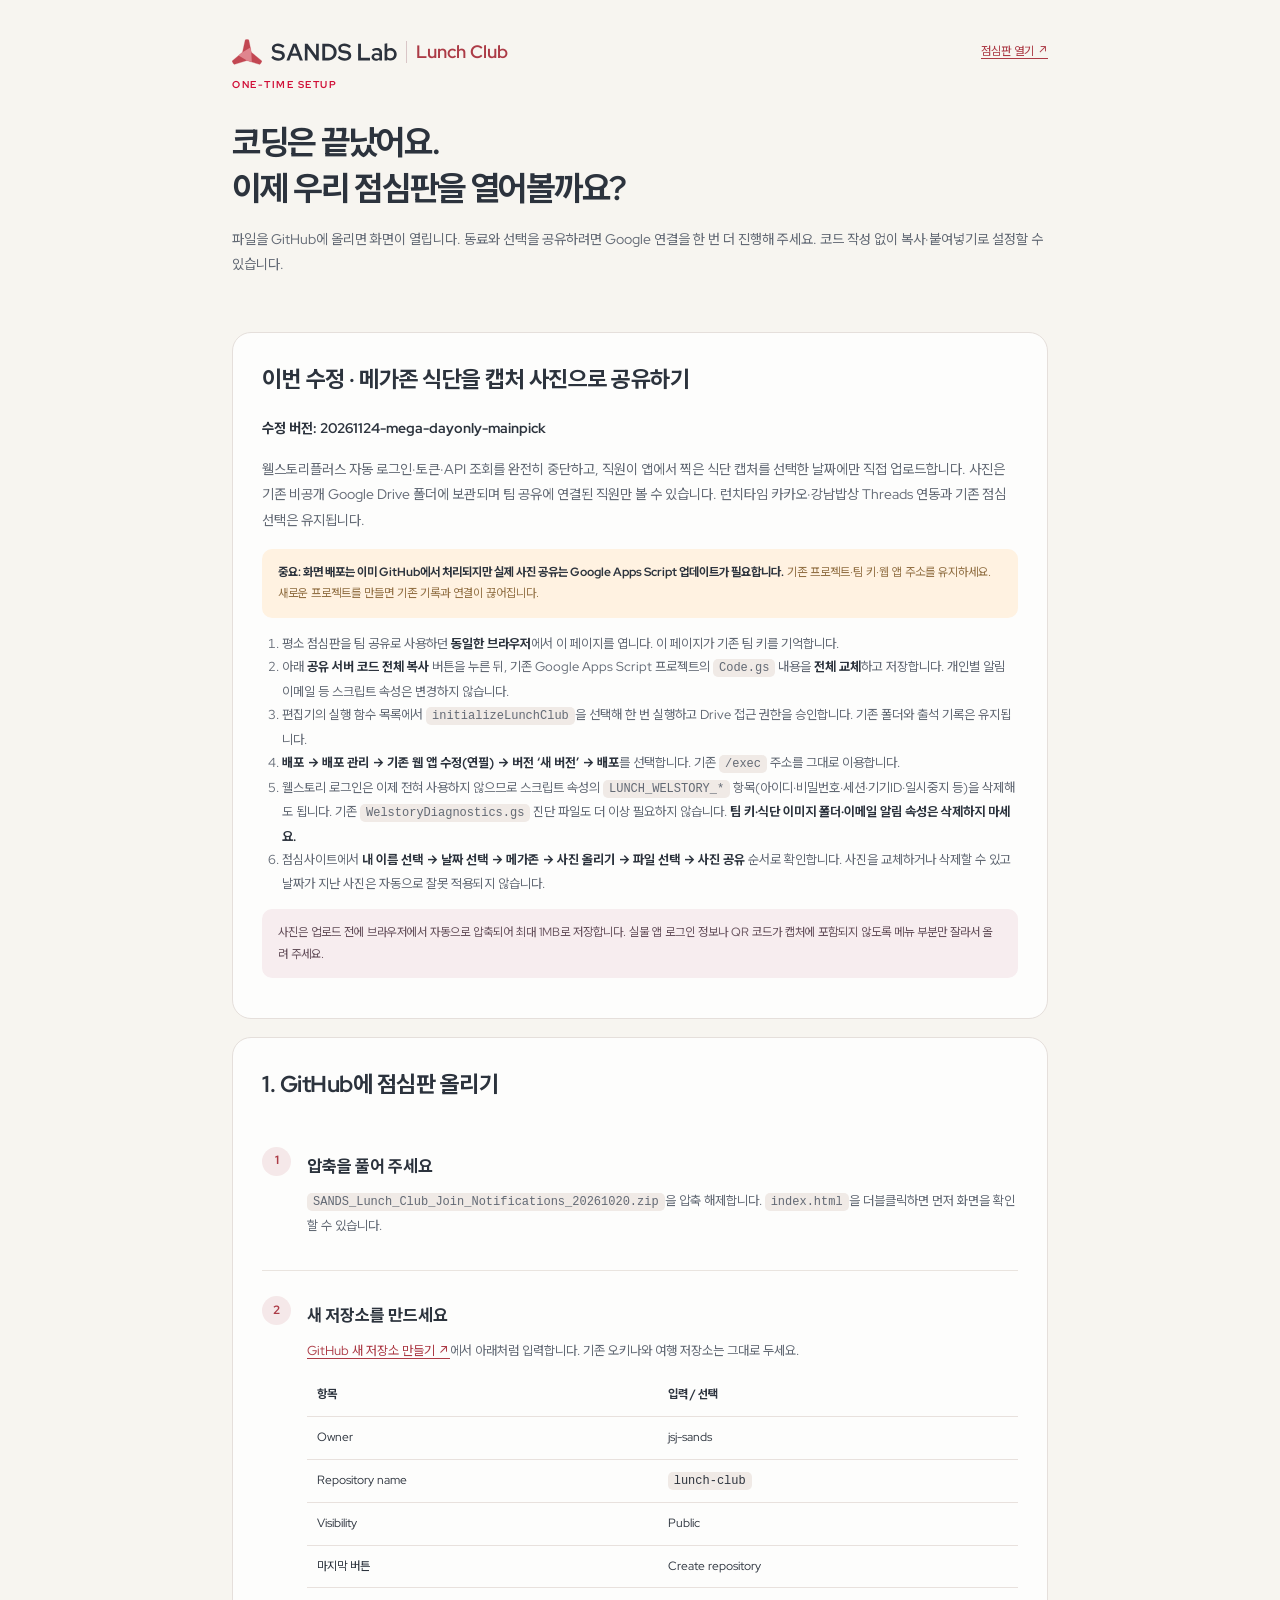
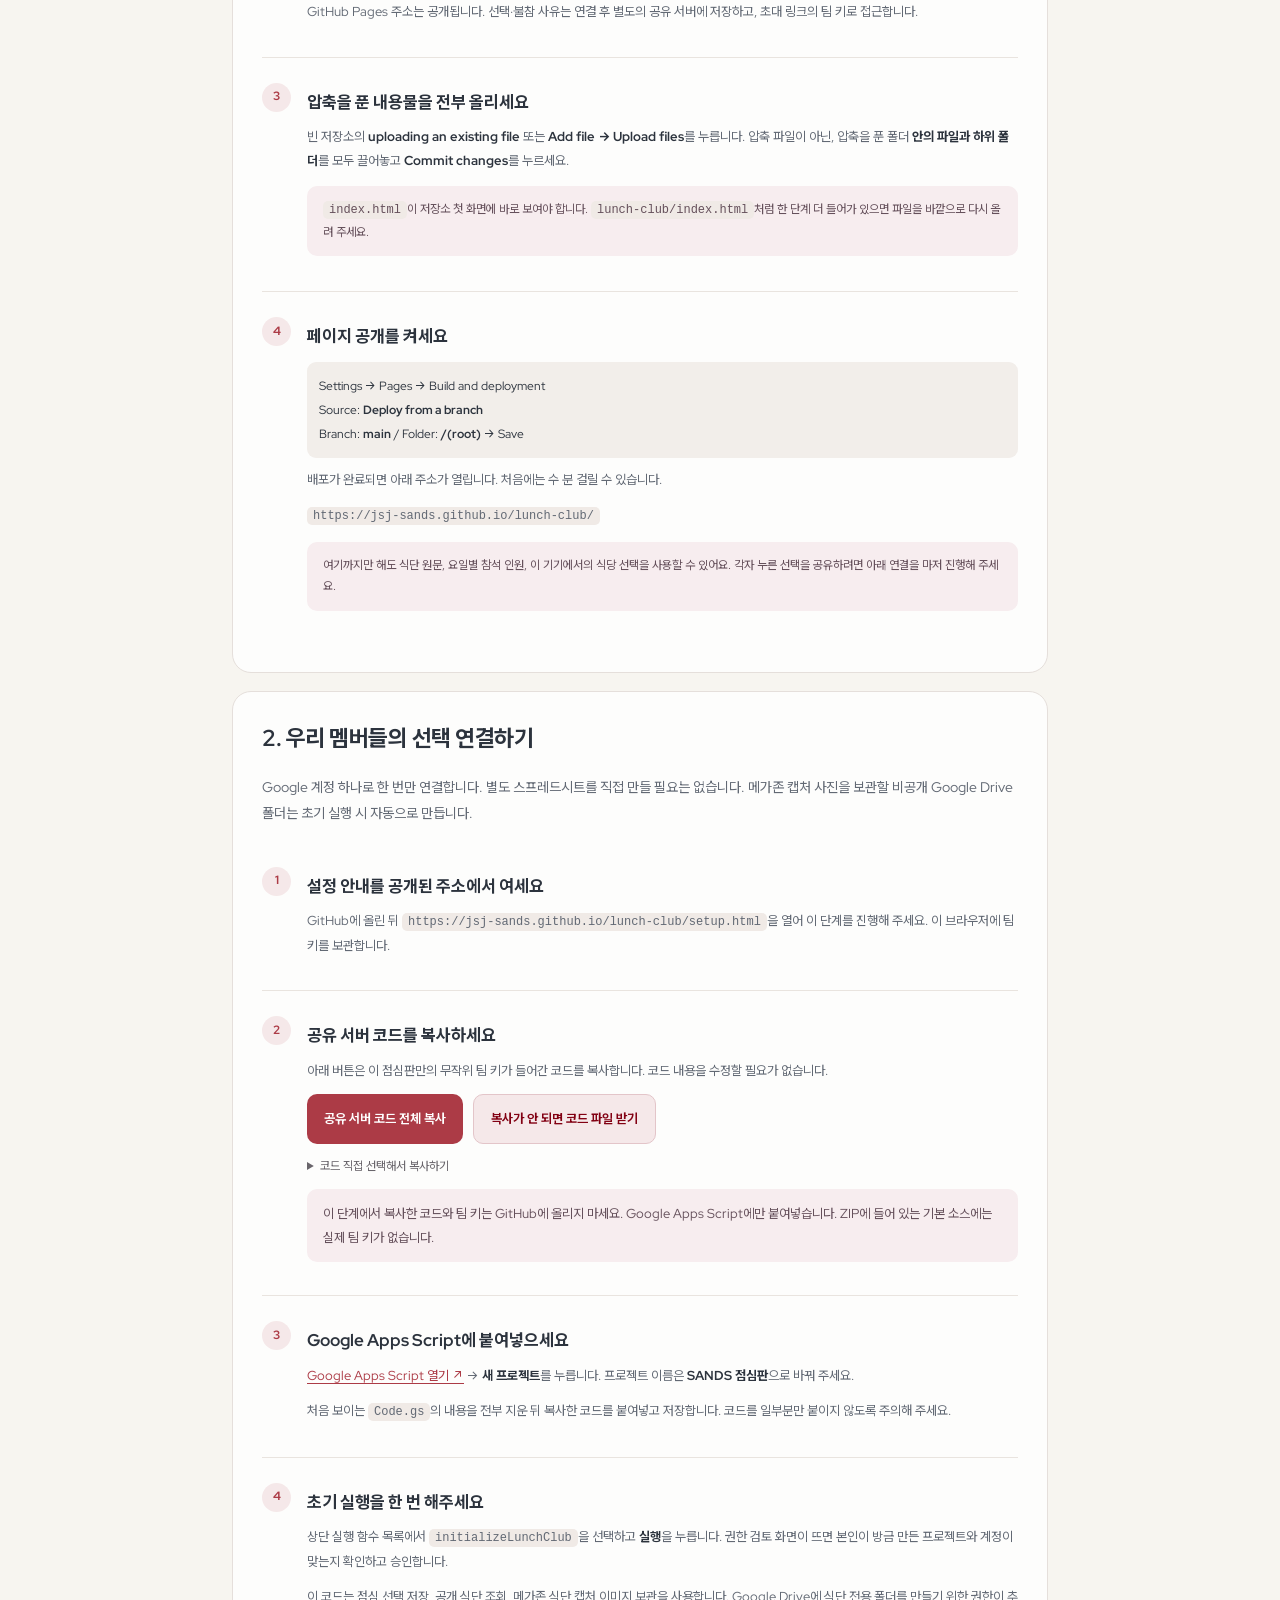
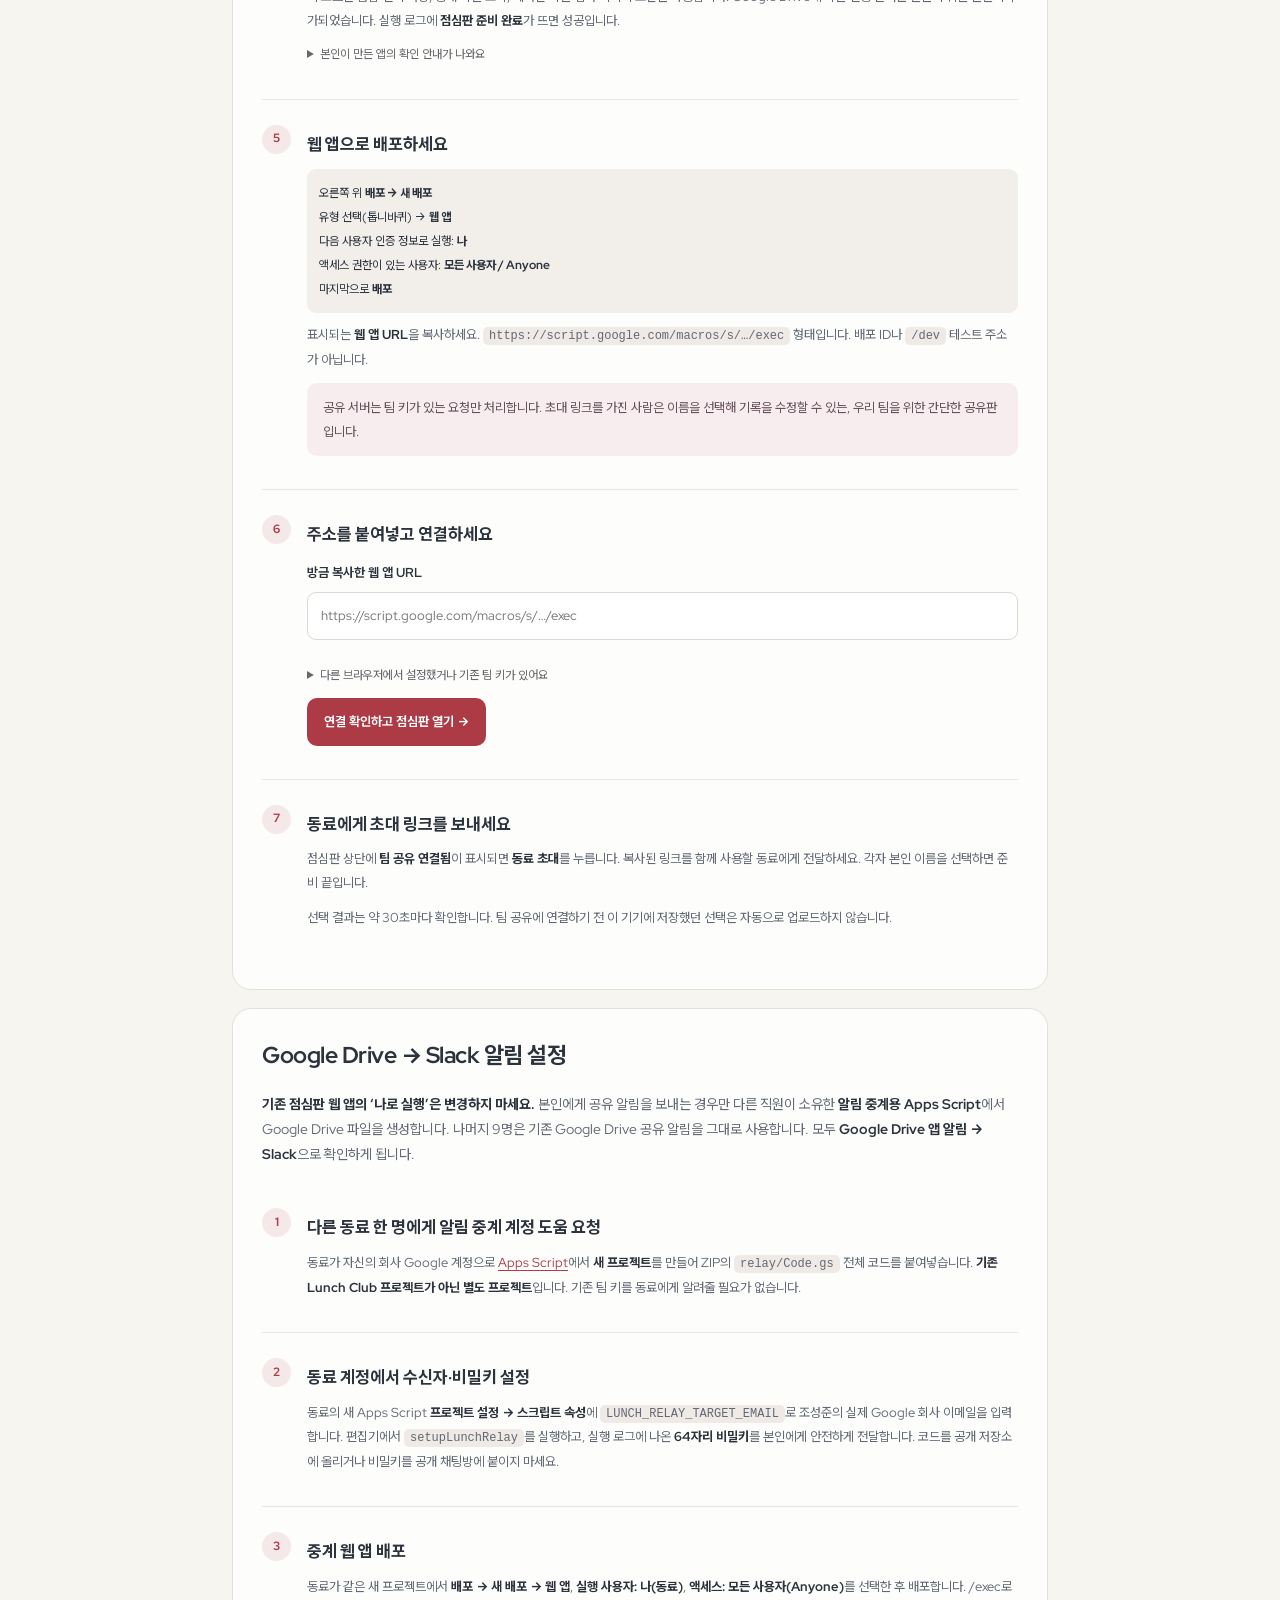
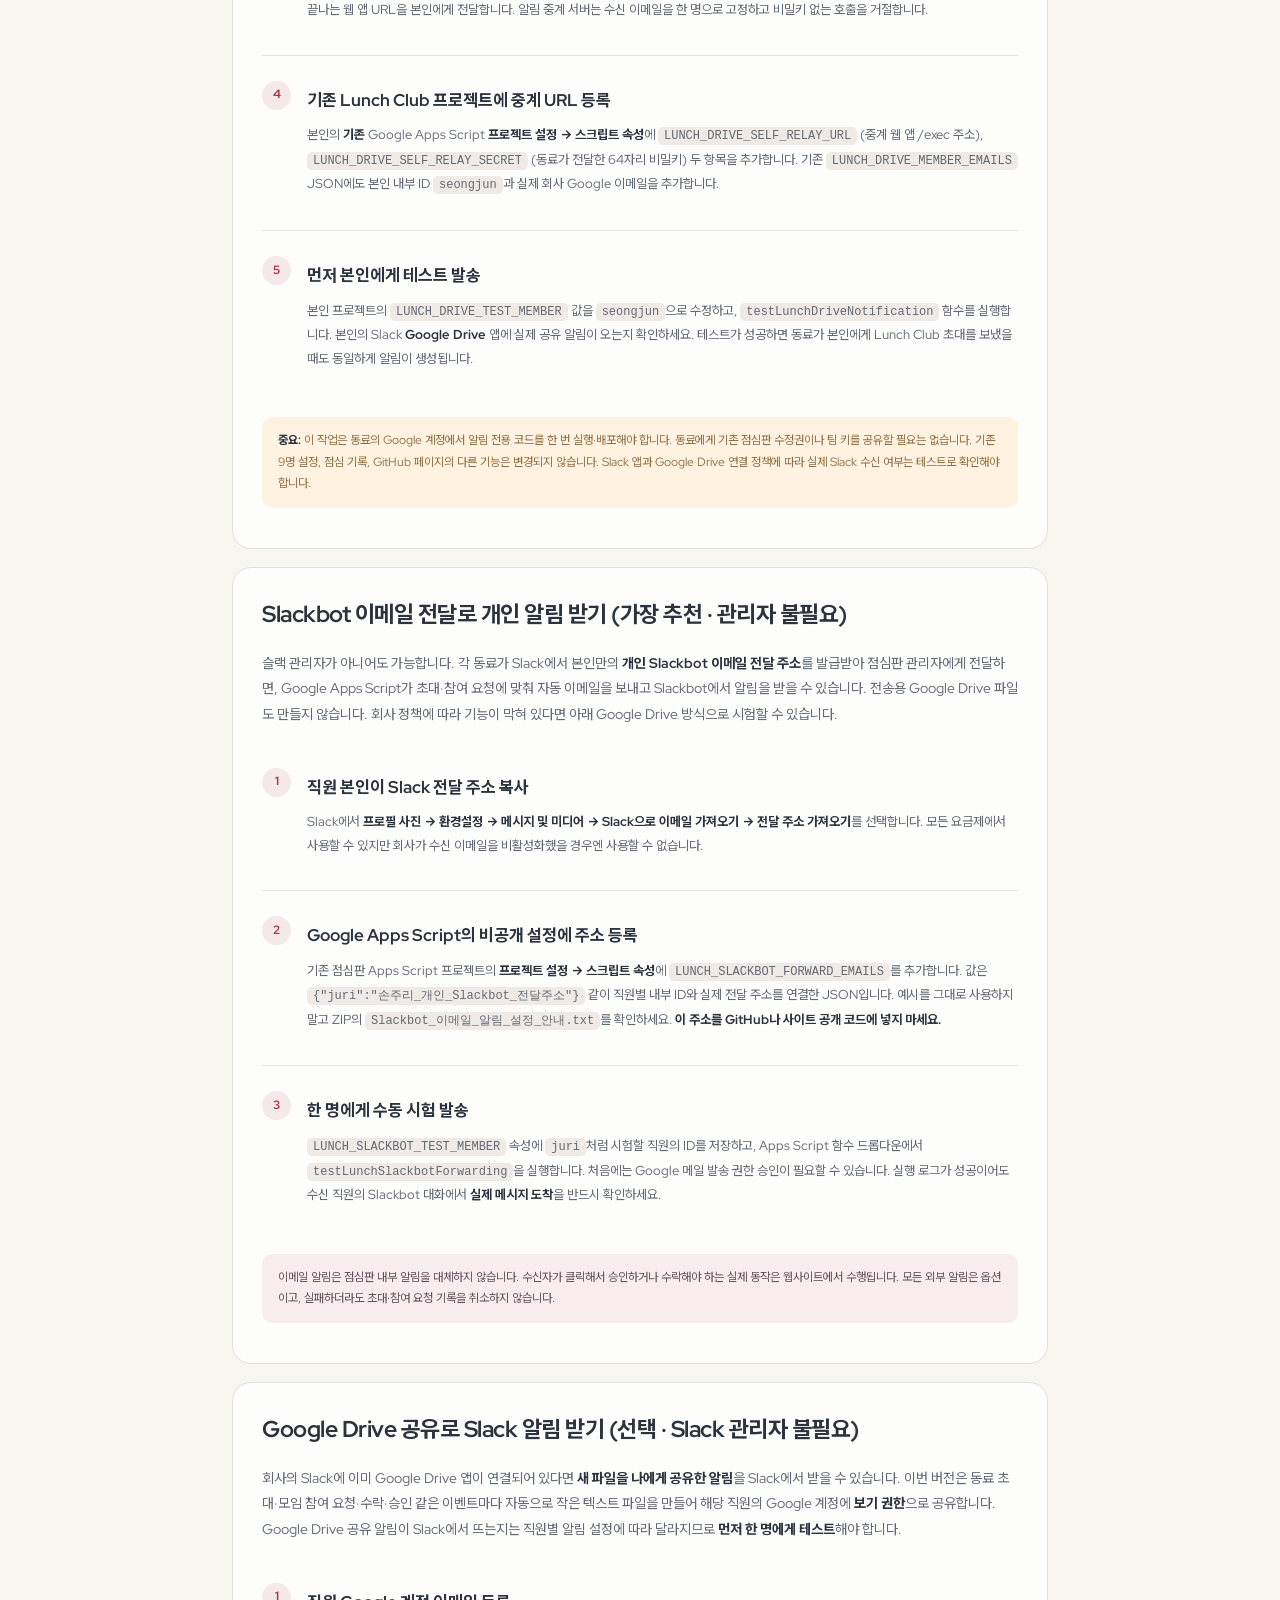
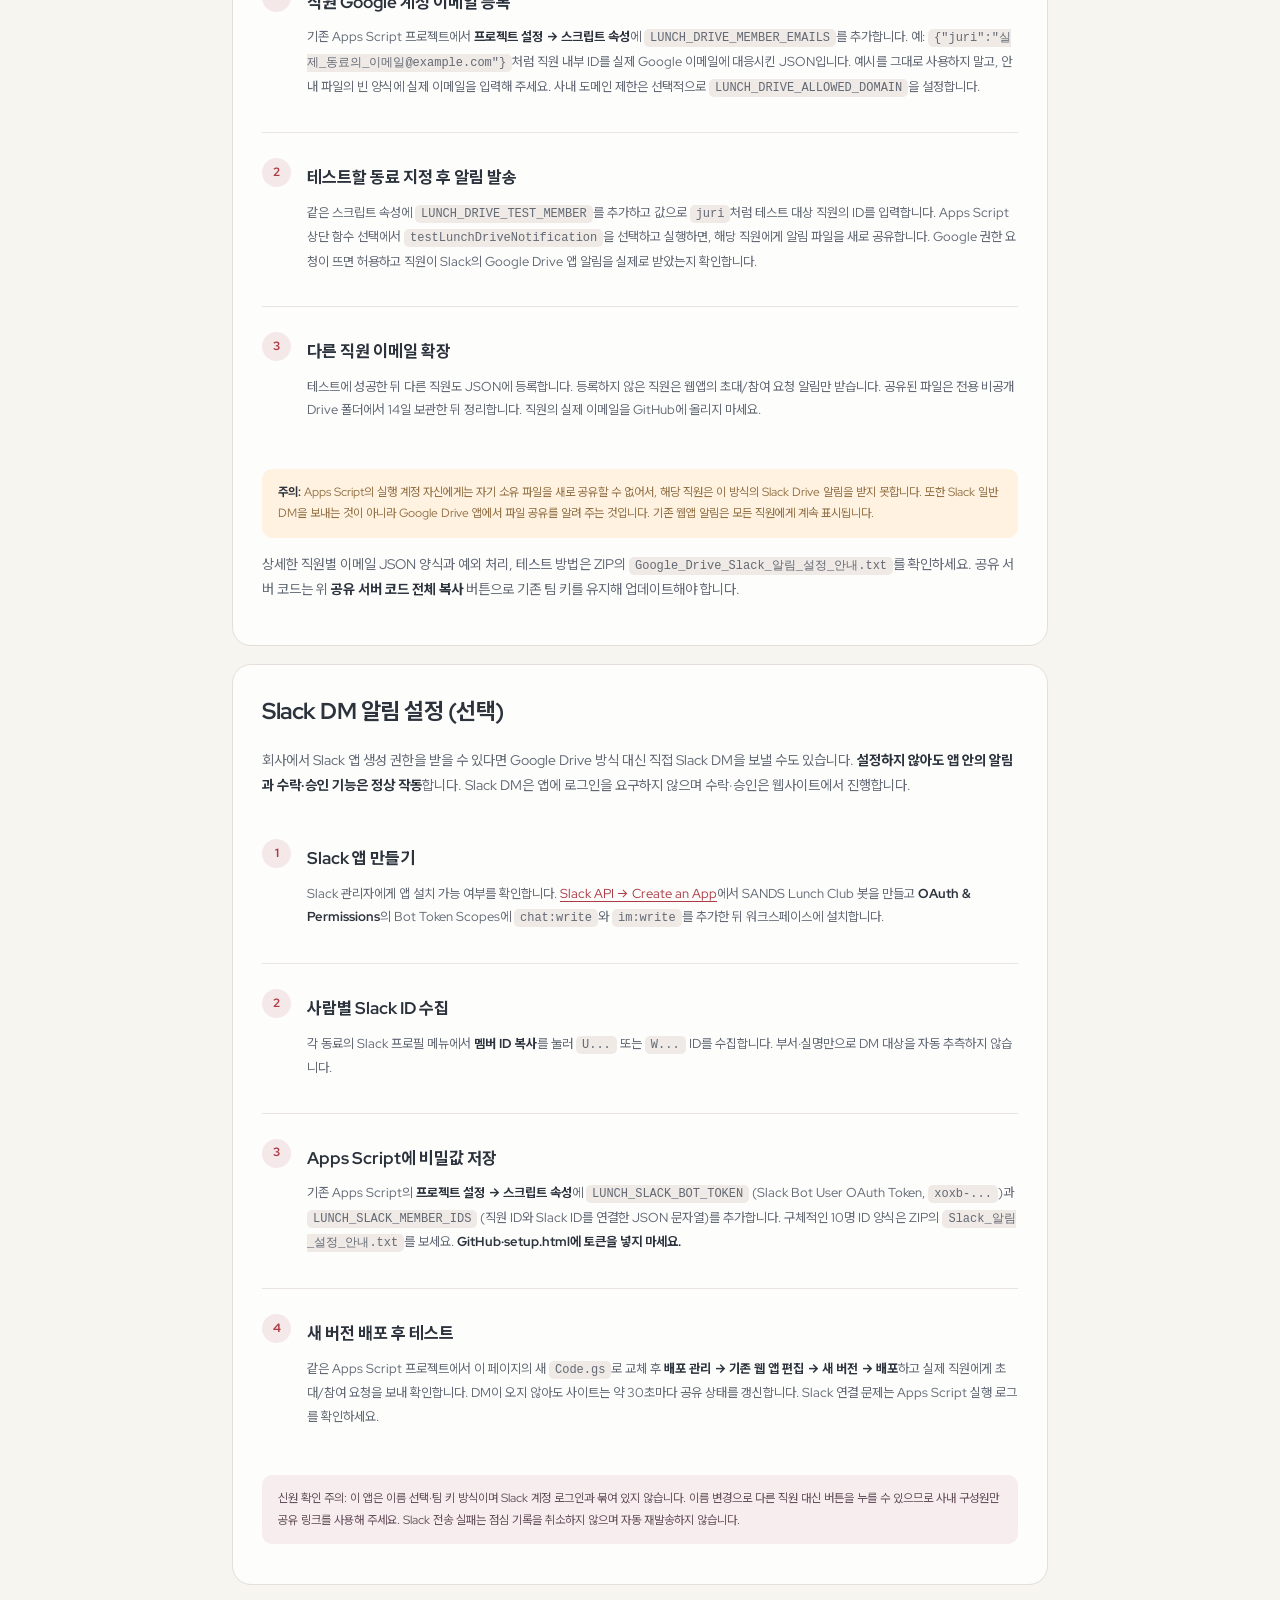
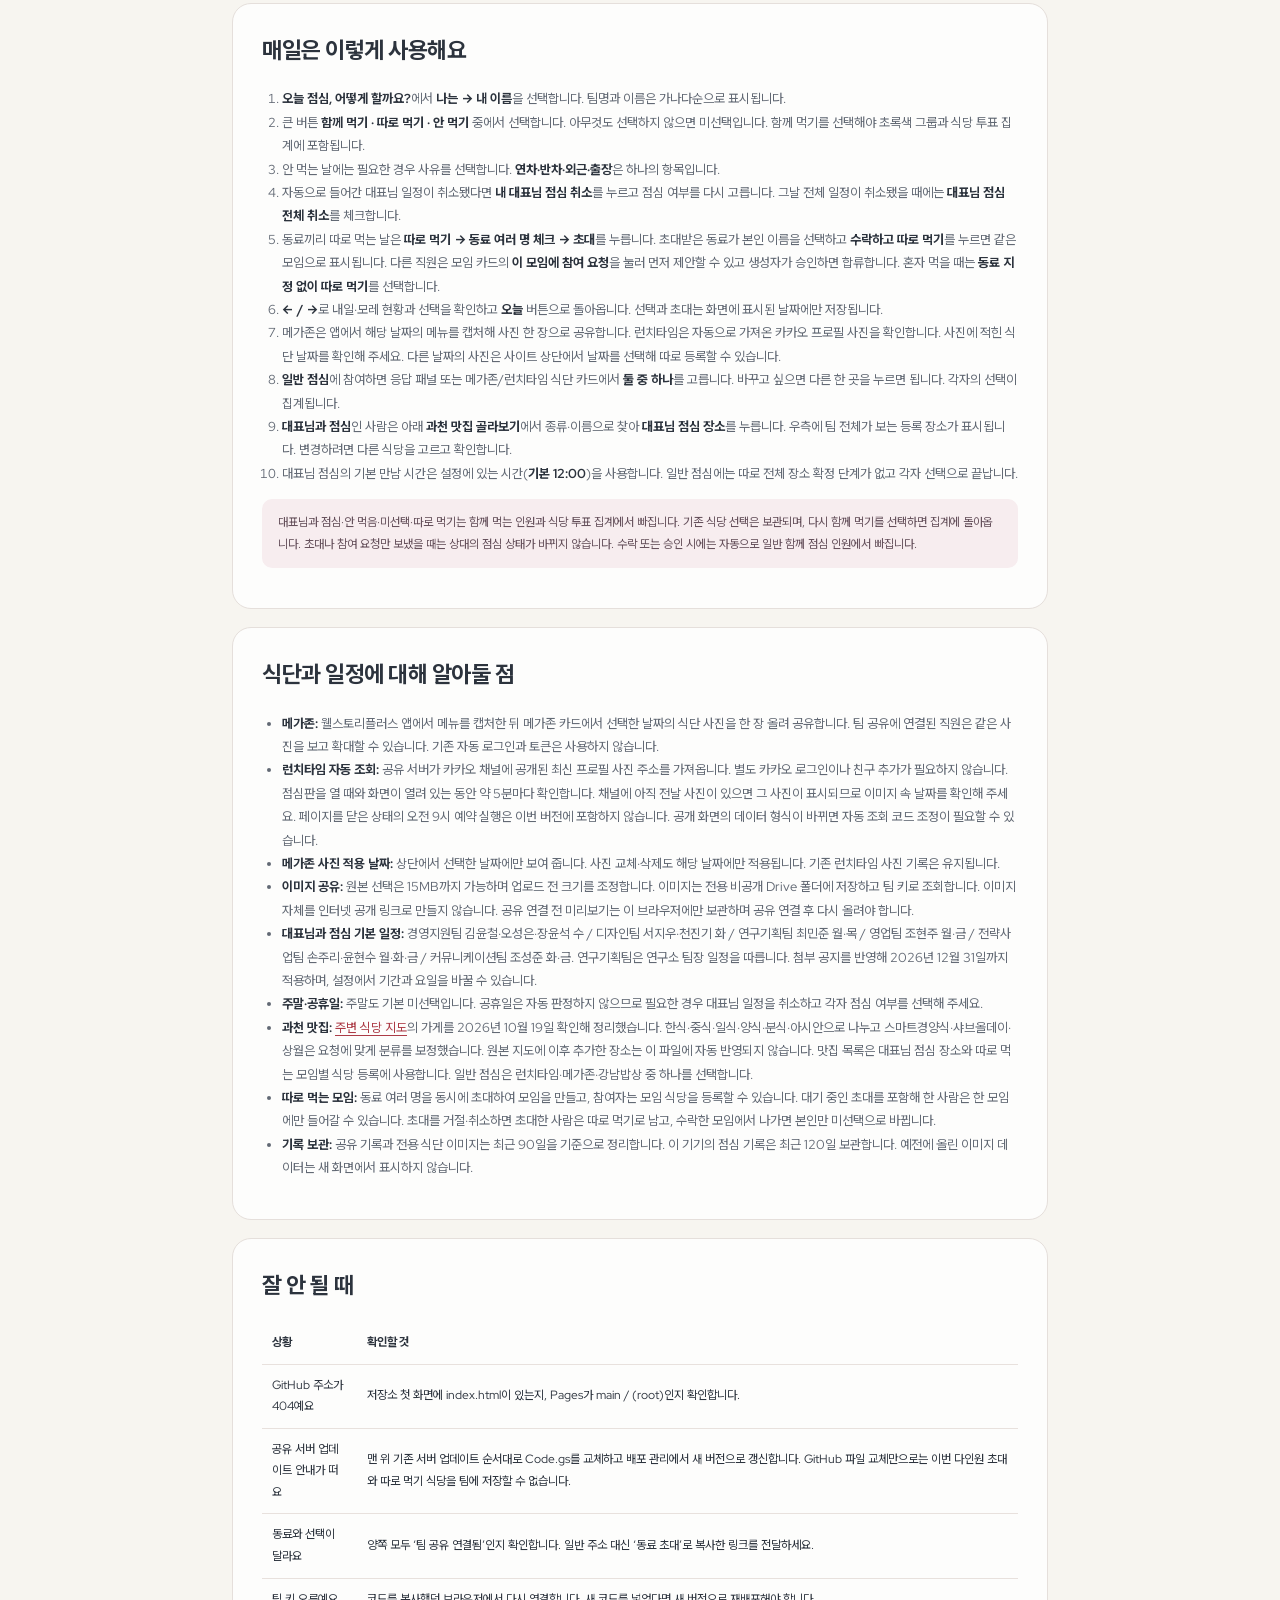
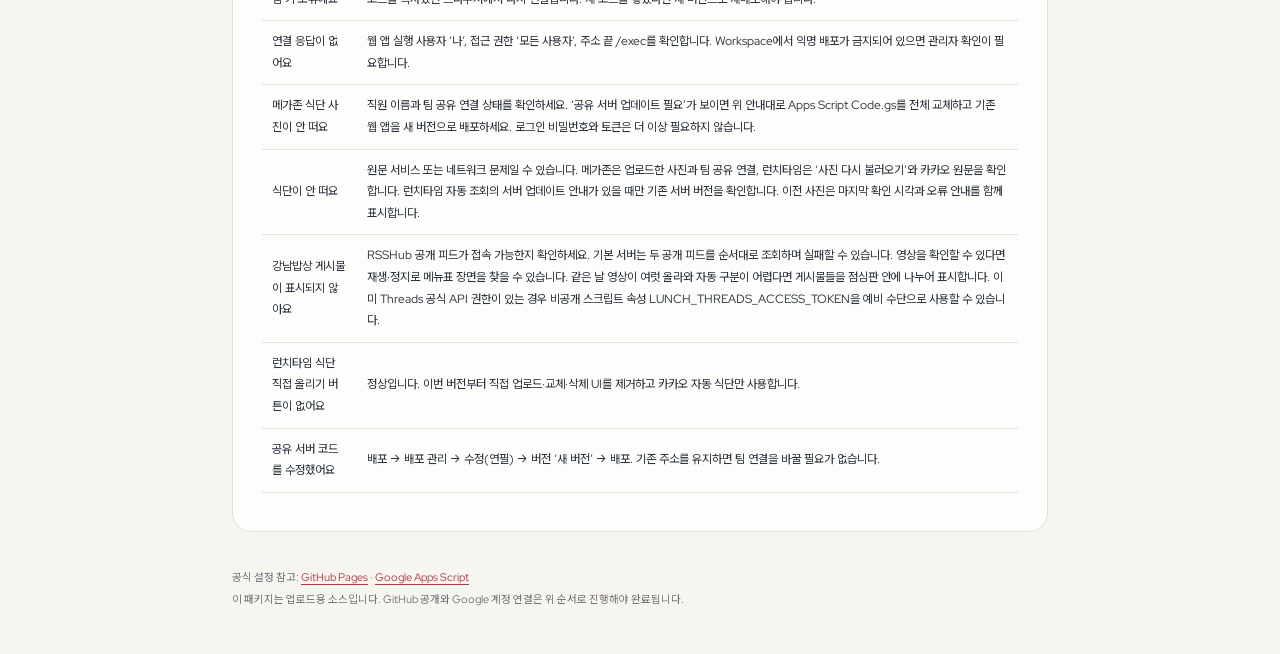
==== commit 6c5599c1: "Make Lunchtime the first default pick and Megazone second; use daily screenshots only Remove Megazon" ====
--- a/setup.html
+++ b/setup.html
@@ -10,8 +10,8 @@
 <div class="intro"><p class="tag">ONE-TIME SETUP</p><h1>코딩은 끝났어요.<br>이제 우리 점심판을 열어볼까요?</h1><p>파일을 GitHub에 올리면 화면이 열립니다. 동료와 선택을 공유하려면 Google 연결을 한 번 더 진행해 주세요. 코드 작성 없이 복사·붙여넣기로 설정할 수 있습니다.</p></div>
 <section id="update">
 <h2>이번 수정 · 메가존 식단을 캡처 사진으로 공유하기</h2>
-<p><strong>수정 버전: 20261124-mega-photo</strong></p>
-<p>웰스토리플러스 자동 로그인·토큰·API 조회를 완전히 중단하고, 직원이 앱에서 찍은 식단 캡처를 선택한 날짜(또는 해당 주)에 직접 업로드합니다. 사진은 기존 비공개 Google Drive 폴더에 보관되며 팀 공유에 연결된 직원만 볼 수 있습니다. 런치타임 카카오·강남밥상 Threads 연동과 기존 점심 선택은 유지됩니다.</p>
+<p><strong>수정 버전: 20261124-mega-dayonly-mainpick</strong></p>
+<p>웰스토리플러스 자동 로그인·토큰·API 조회를 완전히 중단하고, 직원이 앱에서 찍은 식단 캡처를 선택한 날짜에만 직접 업로드합니다. 사진은 기존 비공개 Google Drive 폴더에 보관되며 팀 공유에 연결된 직원만 볼 수 있습니다. 런치타임 카카오·강남밥상 Threads 연동과 기존 점심 선택은 유지됩니다.</p>
 <div class="note warn"><strong>중요: 화면 배포는 이미 GitHub에서 처리되지만 실제 사진 공유는 Google Apps Script 업데이트가 필요합니다.</strong> 기존 프로젝트·팀 키·웹 앱 주소를 유지하세요. 새로운 프로젝트를 만들면 기존 기록과 연결이 끊어집니다.</div>
 <ol>
 <li>평소 점심판을 팀 공유로 사용하던 <strong>동일한 브라우저</strong>에서 이 페이지를 엽니다. 이 페이지가 기존 팀 키를 기억합니다.</li>
@@ -19,7 +19,7 @@
 <li>편집기의 실행 함수 목록에서 <code>initializeLunchClub</code>을 선택해 한 번 실행하고 Drive 접근 권한을 승인합니다. 기존 폴더와 출석 기록은 유지됩니다.</li>
 <li><strong>배포 → 배포 관리 → 기존 웹 앱 수정(연필) → 버전 ‘새 버전’ → 배포</strong>를 선택합니다. 기존 <code>/exec</code> 주소를 그대로 이용합니다.</li>
 <li>웰스토리 로그인은 이제 전혀 사용하지 않으므로 스크립트 속성의 <code>LUNCH_WELSTORY_*</code> 항목(아이디·비밀번호·세션·기기ID·일시중지 등)을 삭제해도 됩니다. 기존 <code>WelstoryDiagnostics.gs</code> 진단 파일도 더 이상 필요하지 않습니다. <strong>팀 키·식단 이미지 폴더·이메일 알림 속성은 삭제하지 마세요.</strong></li>
-<li>점심사이트에서 <strong>내 이름 선택 → 메가존 → 사진 올리기 → 오늘만/이번 주 → 파일 선택 → 사진 공유</strong> 순서로 확인합니다. 사진을 교체하거나 삭제할 수 있고 날짜가 지난 사진은 자동으로 잘못 적용되지 않습니다.</li>
+<li>점심사이트에서 <strong>내 이름 선택 → 날짜 선택 → 메가존 → 사진 올리기 → 파일 선택 → 사진 공유</strong> 순서로 확인합니다. 사진을 교체하거나 삭제할 수 있고 날짜가 지난 사진은 자동으로 잘못 적용되지 않습니다.</li>
 </ol>
 <p class="note">사진은 업로드 전에 브라우저에서 자동으로 압축되어 최대 1MB로 저장합니다. 실물 앱 로그인 정보나 QR 코드가 캡처에 포함되지 않도록 메뉴 부분만 잘라서 올려 주세요.</p>
 </section>
@@ -65,9 +65,9 @@
 <div class="step"><span class="number">3</span><div class="step-body"><h3>Apps Script에 비밀값 저장</h3><p>기존 Apps Script의 <strong>프로젝트 설정 → 스크립트 속성</strong>에 <code>LUNCH_SLACK_BOT_TOKEN</code> (Slack Bot User OAuth Token, <code>xoxb-...</code>)과 <code>LUNCH_SLACK_MEMBER_IDS</code> (직원 ID와 Slack ID를 연결한 JSON 문자열)를 추가합니다. 구체적인 10명 ID 양식은 ZIP의 <code>Slack_알림_설정_안내.txt</code>를 보세요. <strong>GitHub·setup.html에 토큰을 넣지 마세요.</strong></p></div></div>
 <div class="step"><span class="number">4</span><div class="step-body"><h3>새 버전 배포 후 테스트</h3><p>같은 Apps Script 프로젝트에서 이 페이지의 새 <code>Code.gs</code>로 교체 후 <strong>배포 관리 → 기존 웹 앱 편집 → 새 버전 → 배포</strong>하고 실제 직원에게 초대/참여 요청을 보내 확인합니다. DM이 오지 않아도 사이트는 약 30초마다 공유 상태를 갱신합니다. Slack 연결 문제는 Apps Script 실행 로그를 확인하세요.</p></div></div>
 <p class="note">신원 확인 주의: 이 앱은 이름 선택·팀 키 방식이며 Slack 계정 로그인과 묶여 있지 않습니다. 이름 변경으로 다른 직원 대신 버튼을 누를 수 있으므로 사내 구성원만 공유 링크를 사용해 주세요. Slack 전송 실패는 점심 기록을 취소하지 않으며 자동 재발송하지 않습니다.</p></section>
-<section><h2>매일은 이렇게 사용해요</h2><ol><li><strong>오늘 점심, 어떻게 할까요?</strong>에서 <strong>나는 → 내 이름</strong>을 선택합니다. 팀명과 이름은 가나다순으로 표시됩니다.</li><li>큰 버튼 <strong>함께 먹기 · 따로 먹기 · 안 먹기</strong> 중에서 선택합니다. 아무것도 선택하지 않으면 미선택입니다. 함께 먹기를 선택해야 초록색 그룹과 식당 투표 집계에 포함됩니다.</li><li>안 먹는 날에는 필요한 경우 사유를 선택합니다. <strong>연차·반차·외근·출장</strong>은 하나의 항목입니다.</li><li>자동으로 들어간 대표님 일정이 취소됐다면 <strong>내 대표님 점심 취소</strong>를 누르고 점심 여부를 다시 고릅니다. 그날 전체 일정이 취소됐을 때에는 <strong>대표님 점심 전체 취소</strong>를 체크합니다.</li><li>동료끼리 따로 먹는 날은 <strong>따로 먹기 → 동료 여러 명 체크 → 초대</strong>를 누릅니다. 초대받은 동료가 본인 이름을 선택하고 <strong>수락하고 따로 먹기</strong>를 누르면 같은 모임으로 표시됩니다. 다른 직원은 모임 카드의 <strong>이 모임에 참여 요청</strong>을 눌러 먼저 제안할 수 있고 생성자가 승인하면 합류합니다. 혼자 먹을 때는 <strong>동료 지정 없이 따로 먹기</strong>를 선택합니다.</li><li><strong>← / →</strong>로 내일·모레 현황과 선택을 확인하고 <strong>오늘</strong> 버튼으로 돌아옵니다. 선택과 초대는 화면에 표시된 날짜에만 저장됩니다.</li><li>메가존은 앱에서 메뉴를 캡처한 사진을 <strong>오늘만 / 이번 주 전체</strong>로 공유합니다. 런치타임은 자동으로 가져온 카카오 프로필 사진을 확인합니다. 사진에 적힌 식단 날짜를 확인해 주세요. 메가존 사진은 오늘만 또는 이번 주 전체로 등록하며 해당 날짜에 하루 사진이 있으면 우선 보여 줍니다.</li><li><strong>일반 점심</strong>에 참여하면 응답 패널 또는 메가존/런치타임 식단 카드에서 <strong>둘 중 하나</strong>를 고릅니다. 바꾸고 싶으면 다른 한 곳을 누르면 됩니다. 각자의 선택이 집계됩니다.
+<section><h2>매일은 이렇게 사용해요</h2><ol><li><strong>오늘 점심, 어떻게 할까요?</strong>에서 <strong>나는 → 내 이름</strong>을 선택합니다. 팀명과 이름은 가나다순으로 표시됩니다.</li><li>큰 버튼 <strong>함께 먹기 · 따로 먹기 · 안 먹기</strong> 중에서 선택합니다. 아무것도 선택하지 않으면 미선택입니다. 함께 먹기를 선택해야 초록색 그룹과 식당 투표 집계에 포함됩니다.</li><li>안 먹는 날에는 필요한 경우 사유를 선택합니다. <strong>연차·반차·외근·출장</strong>은 하나의 항목입니다.</li><li>자동으로 들어간 대표님 일정이 취소됐다면 <strong>내 대표님 점심 취소</strong>를 누르고 점심 여부를 다시 고릅니다. 그날 전체 일정이 취소됐을 때에는 <strong>대표님 점심 전체 취소</strong>를 체크합니다.</li><li>동료끼리 따로 먹는 날은 <strong>따로 먹기 → 동료 여러 명 체크 → 초대</strong>를 누릅니다. 초대받은 동료가 본인 이름을 선택하고 <strong>수락하고 따로 먹기</strong>를 누르면 같은 모임으로 표시됩니다. 다른 직원은 모임 카드의 <strong>이 모임에 참여 요청</strong>을 눌러 먼저 제안할 수 있고 생성자가 승인하면 합류합니다. 혼자 먹을 때는 <strong>동료 지정 없이 따로 먹기</strong>를 선택합니다.</li><li><strong>← / →</strong>로 내일·모레 현황과 선택을 확인하고 <strong>오늘</strong> 버튼으로 돌아옵니다. 선택과 초대는 화면에 표시된 날짜에만 저장됩니다.</li><li>메가존은 앱에서 해당 날짜의 메뉴를 캡처해 사진 한 장으로 공유합니다. 런치타임은 자동으로 가져온 카카오 프로필 사진을 확인합니다. 사진에 적힌 식단 날짜를 확인해 주세요. 다른 날짜의 사진은 사이트 상단에서 날짜를 선택해 따로 등록할 수 있습니다.</li><li><strong>일반 점심</strong>에 참여하면 응답 패널 또는 메가존/런치타임 식단 카드에서 <strong>둘 중 하나</strong>를 고릅니다. 바꾸고 싶으면 다른 한 곳을 누르면 됩니다. 각자의 선택이 집계됩니다.
 </li><li><strong>대표님과 점심</strong>인 사람은 아래 <strong>과천 맛집 골라보기</strong>에서 종류·이름으로 찾아 <strong>대표님 점심 장소</strong>를 누릅니다. 우측에 팀 전체가 보는 등록 장소가 표시됩니다. 변경하려면 다른 식당을 고르고 확인합니다.</li><li>대표님 점심의 기본 만남 시간은 설정에 있는 시간(<strong>기본 12:00</strong>)을 사용합니다. 일반 점심에는 따로 전체 장소 확정 단계가 없고 각자 선택으로 끝납니다.</li></ol><div class="note">대표님과 점심·안 먹음·미선택·따로 먹기는 함께 먹는 인원과 식당 투표 집계에서 빠집니다. 기존 식당 선택은 보관되며, 다시 함께 먹기를 선택하면 집계에 돌아옵니다. 초대나 참여 요청만 보냈을 때는 상대의 점심 상태가 바뀌지 않습니다. 수락 또는 승인 시에는 자동으로 일반 함께 점심 인원에서 빠집니다.</div></section>
-<section><h2>식단과 일정에 대해 알아둘 점</h2><ul><li><strong>메가존:</strong> 웰스토리플러스 앱에서 메뉴를 캡처한 뒤 메가존 카드의 사진 올리기에서 ‘오늘만’ 또는 ‘이번 주’를 선택해 공유합니다. 팀 공유에 연결된 직원은 같은 사진을 보고 확대할 수 있습니다. 기존 자동 로그인과 토큰은 사용하지 않습니다.</li><li><strong>런치타임 자동 조회:</strong> 공유 서버가 카카오 채널에 공개된 최신 프로필 사진 주소를 가져옵니다. 별도 카카오 로그인이나 친구 추가가 필요하지 않습니다. 점심판을 열 때와 화면이 열려 있는 동안 약 5분마다 확인합니다. 채널에 아직 전날 사진이 있으면 그 사진이 표시되므로 이미지 속 날짜를 확인해 주세요. 페이지를 닫은 상태의 오전 9시 예약 실행은 이번 버전에 포함하지 않습니다. 공개 화면의 데이터 형식이 바뀌면 자동 조회 코드 조정이 필요할 수 있습니다.</li><li><strong>직접 올린 식단 이미지 기간:</strong> 주간용은 월~일, 하루용은 지정한 날짜에 표시합니다. 같은 날짜에 하루용과 주간용이 모두 있으면 하루용을 우선 표시합니다. 다음 주에는 지난 주 이미지가 표시되지 않습니다.</li><li><strong>이미지 공유:</strong> 원본 선택은 15MB까지 가능하며 업로드 전 크기를 조정합니다. 이미지는 전용 비공개 Drive 폴더에 저장하고 팀 키로 조회합니다. 이미지 자체를 인터넷 공개 링크로 만들지 않습니다. 공유 연결 전 미리보기는 이 브라우저에만 보관하며 공유 연결 후 다시 올려야 합니다.</li><li><strong>대표님과 점심 기본 일정:</strong> 경영지원팀 김윤철·오성은·장윤석 수 / 디자인팀 서지우·천진기 화 / 연구기획팀 최민준 월·목 / 영업팀 조현주 월·금 / 전략사업팀 손주리·윤현수 월·화·금 / 커뮤니케이션팀 조성준 화·금. 연구기획팀은 연구소 팀장 일정을 따릅니다. 첨부 공지를 반영해 2026년 12월 31일까지 적용하며, 설정에서 기간과 요일을 바꿀 수 있습니다.</li><li><strong>주말·공휴일:</strong> 주말도 기본 미선택입니다. 공휴일은 자동 판정하지 않으므로 필요한 경우 대표님 일정을 취소하고 각자 점심 여부를 선택해 주세요.</li><li><strong>과천 맛집:</strong> <a href="https://naver.me/xSBAzufn" target="_blank" rel="noopener noreferrer">주변 식당 지도</a>의 가게를 2026년 10월 19일 확인해 정리했습니다. 한식·중식·일식·양식·분식·아시안으로 나누고 스마트경양식·샤브올데이·상월은 요청에 맞게 분류를 보정했습니다. 원본 지도에 이후 추가한 장소는 이 파일에 자동 반영되지 않습니다. 맛집 목록은 대표님 점심 장소와 따로 먹는 모임별 식당 등록에 사용합니다. 일반 점심은 계속 메가존/런치타임 중 하나만 선택합니다.</li><li><strong>따로 먹는 모임:</strong> 동료 여러 명을 동시에 초대하여 모임을 만들고, 참여자는 모임 식당을 등록할 수 있습니다. 대기 중인 초대를 포함해 한 사람은 한 모임에만 들어갈 수 있습니다. 초대를 거절·취소하면 초대한 사람은 따로 먹기로 남고, 수락한 모임에서 나가면 본인만 미선택으로 바뀝니다.</li><li><strong>기록 보관:</strong> 공유 기록과 전용 식단 이미지는 최근 90일을 기준으로 정리합니다. 이 기기의 점심 기록은 최근 120일 보관합니다. 예전에 올린 이미지 데이터는 새 화면에서 표시하지 않습니다.</li></ul></section>
+<section><h2>식단과 일정에 대해 알아둘 점</h2><ul><li><strong>메가존:</strong> 웰스토리플러스 앱에서 메뉴를 캡처한 뒤 메가존 카드에서 선택한 날짜의 식단 사진을 한 장 올려 공유합니다. 팀 공유에 연결된 직원은 같은 사진을 보고 확대할 수 있습니다. 기존 자동 로그인과 토큰은 사용하지 않습니다.</li><li><strong>런치타임 자동 조회:</strong> 공유 서버가 카카오 채널에 공개된 최신 프로필 사진 주소를 가져옵니다. 별도 카카오 로그인이나 친구 추가가 필요하지 않습니다. 점심판을 열 때와 화면이 열려 있는 동안 약 5분마다 확인합니다. 채널에 아직 전날 사진이 있으면 그 사진이 표시되므로 이미지 속 날짜를 확인해 주세요. 페이지를 닫은 상태의 오전 9시 예약 실행은 이번 버전에 포함하지 않습니다. 공개 화면의 데이터 형식이 바뀌면 자동 조회 코드 조정이 필요할 수 있습니다.</li><li><strong>메가존 사진 적용 날짜:</strong> 상단에서 선택한 날짜에만 보여 줍니다. 사진 교체·삭제도 해당 날짜에만 적용됩니다. 기존 런치타임 사진 기록은 유지됩니다.</li><li><strong>이미지 공유:</strong> 원본 선택은 15MB까지 가능하며 업로드 전 크기를 조정합니다. 이미지는 전용 비공개 Drive 폴더에 저장하고 팀 키로 조회합니다. 이미지 자체를 인터넷 공개 링크로 만들지 않습니다. 공유 연결 전 미리보기는 이 브라우저에만 보관하며 공유 연결 후 다시 올려야 합니다.</li><li><strong>대표님과 점심 기본 일정:</strong> 경영지원팀 김윤철·오성은·장윤석 수 / 디자인팀 서지우·천진기 화 / 연구기획팀 최민준 월·목 / 영업팀 조현주 월·금 / 전략사업팀 손주리·윤현수 월·화·금 / 커뮤니케이션팀 조성준 화·금. 연구기획팀은 연구소 팀장 일정을 따릅니다. 첨부 공지를 반영해 2026년 12월 31일까지 적용하며, 설정에서 기간과 요일을 바꿀 수 있습니다.</li><li><strong>주말·공휴일:</strong> 주말도 기본 미선택입니다. 공휴일은 자동 판정하지 않으므로 필요한 경우 대표님 일정을 취소하고 각자 점심 여부를 선택해 주세요.</li><li><strong>과천 맛집:</strong> <a href="https://naver.me/xSBAzufn" target="_blank" rel="noopener noreferrer">주변 식당 지도</a>의 가게를 2026년 10월 19일 확인해 정리했습니다. 한식·중식·일식·양식·분식·아시안으로 나누고 스마트경양식·샤브올데이·상월은 요청에 맞게 분류를 보정했습니다. 원본 지도에 이후 추가한 장소는 이 파일에 자동 반영되지 않습니다. 맛집 목록은 대표님 점심 장소와 따로 먹는 모임별 식당 등록에 사용합니다. 일반 점심은 런치타임·메가존·강남밥상 중 하나를 선택합니다.</li><li><strong>따로 먹는 모임:</strong> 동료 여러 명을 동시에 초대하여 모임을 만들고, 참여자는 모임 식당을 등록할 수 있습니다. 대기 중인 초대를 포함해 한 사람은 한 모임에만 들어갈 수 있습니다. 초대를 거절·취소하면 초대한 사람은 따로 먹기로 남고, 수락한 모임에서 나가면 본인만 미선택으로 바뀝니다.</li><li><strong>기록 보관:</strong> 공유 기록과 전용 식단 이미지는 최근 90일을 기준으로 정리합니다. 이 기기의 점심 기록은 최근 120일 보관합니다. 예전에 올린 이미지 데이터는 새 화면에서 표시하지 않습니다.</li></ul></section>
 <section><h2>잘 안 될 때</h2><table><tr><th>상황</th><th>확인할 것</th></tr><tr><td>GitHub 주소가 404예요</td><td>저장소 첫 화면에 index.html이 있는지, Pages가 main / (root)인지 확인합니다.</td></tr><tr><td>공유 서버 업데이트 안내가 떠요</td><td>맨 위 기존 서버 업데이트 순서대로 Code.gs를 교체하고 배포 관리에서 새 버전으로 갱신합니다. GitHub 파일 교체만으로는 이번 다인원 초대와 따로 먹기 식당을 팀에 저장할 수 없습니다.</td></tr><tr><td>동료와 선택이 달라요</td><td>양쪽 모두 ‘팀 공유 연결됨’인지 확인합니다. 일반 주소 대신 ‘동료 초대’로 복사한 링크를 전달하세요.</td></tr><tr><td>팀 키 오류예요</td><td>코드를 복사했던 브라우저에서 다시 연결합니다. 새 코드를 넣었다면 새 버전으로 재배포해야 합니다.</td></tr><tr><td>연결 응답이 없어요</td><td>웹 앱 실행 사용자 ‘나’, 접근 권한 ‘모든 사용자’, 주소 끝 /exec를 확인합니다. Workspace에서 익명 배포가 금지되어 있으면 관리자 확인이 필요합니다.</td></tr><tr><td>메가존 식단 사진이 안 떠요</td><td>직원 이름과 팀 공유 연결 상태를 확인하세요. ‘공유 서버 업데이트 필요’가 보이면 위 안내대로 Apps Script Code.gs를 전체 교체하고 기존 웹 앱을 새 버전으로 배포하세요. 로그인 비밀번호와 토큰은 더 이상 필요하지 않습니다.</td></tr><tr><td>식단이 안 떠요</td><td>원문 서비스 또는 네트워크 문제일 수 있습니다. 메가존은 업로드한 사진과 팀 공유 연결, 런치타임은 ‘사진 다시 불러오기’와 카카오 원문을 확인합니다. 런치타임 자동 조회의 서버 업데이트 안내가 있을 때만 기존 서버 버전을 확인합니다. 이전 사진은 마지막 확인 시각과 오류 안내를 함께 표시합니다.</td></tr><tr><td>강남밥상 게시물이 표시되지 않아요</td><td>RSSHub 공개 피드가 접속 가능한지 확인하세요. 기본 서버는 두 공개 피드를 순서대로 조회하며 실패할 수 있습니다. 영상을 확인할 수 있다면 재생·정지로 메뉴표 장면을 찾을 수 있습니다. 같은 날 영상이 여럿 올라와 자동 구분이 어렵다면 게시물들을 점심판 안에 나누어 표시합니다. 이미 Threads 공식 API 권한이 있는 경우 비공개 스크립트 속성 LUNCH_THREADS_ACCESS_TOKEN을 예비 수단으로 사용할 수 있습니다.</td></tr><tr><td>런치타임 식단 직접 올리기 버튼이 없어요</td><td>정상입니다. 이번 버전부터 직접 업로드·교체·삭제 UI를 제거하고 카카오 자동 식단만 사용합니다.</td></tr><tr><td>공유 서버 코드를 수정했어요</td><td>배포 → 배포 관리 → 수정(연필) → 버전 ‘새 버전’ → 배포. 기존 주소를 유지하면 팀 연결을 바꿀 필요가 없습니다.</td></tr></table></section>
 <footer>공식 설정 참고: <a href="https://docs.github.com/ko/pages/getting-started-with-github-pages/configuring-a-publishing-source-for-your-github-pages-site" target="_blank" rel="noopener noreferrer">GitHub Pages</a> · <a href="https://developers.google.com/apps-script/guides/web?hl=ko" target="_blank" rel="noopener noreferrer">Google Apps Script</a><br>이 패키지는 업로드용 소스입니다. GitHub 공개와 Google 계정 연결은 위 순서로 진행해야 완료됩니다.</footer>
 <script type="text/plain" id="codeTemplate">// SANDS Lunch Club backend. Generated from core.js + lunchtime-source.js + threads-menu-source.js + backend/server.js.
@@ -105,8 +105,8 @@
   // 메가존 메뉴 사진은 직원이 앱 화면을 캡처해 팀 공유 Drive 폴더에 직접 올립니다.
   const MEGAZONE_MAP = 'https://map.naver.com/p/search/' + encodeURIComponent('메가존산학연센터');
   const PLACES = [
+    { id: 'lunchtime', name: '런치타임', subtitle: '과천 어반허브 구내식당', url: 'https://naver.me/Fr054Jzy', menuUrl: 'https://pf.kakao.com/_xbbMPn', type: 'buffet' },
     { id: 'megazone', name: '메가존', subtitle: '메가존산학연센터 · 삼성웰스토리', url: MEGAZONE_MAP, type: 'cafeteria' },
-    { id: 'lunchtime', name: '런치타임', subtitle: '과천 어반허브 구내식당', url: 'https://naver.me/Fr054Jzy', menuUrl: 'https://pf.kakao.com/_xbbMPn', type: 'buffet' },
     { id: 'gangnambab', name: '강남밥상', subtitle: 'Threads 최신 게시물 · 메뉴 공지 화면 자동 보기', url: 'https://www.threads.com/@gangnambab', menuUrl: 'https://www.threads.com/@gangnambab', type: 'cafeteria' }
   ];
   function clone(v) { return JSON.parse(JSON.stringify(v)); }
@@ -845,8 +845,8 @@
   }
 }
 function menuImageSlot_(date, scope) {
-  if (!LunchCore.validDate(date) || !['day', 'week', 'megaDay', 'megaWeek'].includes(scope)) throw new Error('식단 이미지 날짜와 적용 범위를 확인해 주세요.');
-  const weekly = scope === 'week' || scope === 'megaWeek';
+  if (!LunchCore.validDate(date) || !['day', 'week', 'megaDay'].includes(scope)) throw new Error('식단 이미지 날짜와 적용 범위를 확인해 주세요.');
+  const weekly = scope === 'week';
   const start = weekly ? LunchCore.weekDates(date)[0] : date;
   return { key: scope + ':' + start, property: MENU_IMAGE_PREFIX + scope + '_' + start, scope: scope, date: start, startDate: start, endDate: weekly ? LunchCore.shiftDate(start, 6) : start };
 }
@@ -863,8 +863,8 @@
   return value;
 }
 function menuImageState_(all, date, dates) {
-  // Keep the legacy day/week slots separate from the new Megazone screenshot slots.
-  const slots = [menuImageSlot_(date, 'week'), menuImageSlot_(date, 'megaWeek')].concat(dates.flatMap(d => [menuImageSlot_(d, 'day'), menuImageSlot_(d, 'megaDay')])), images = {};
+  // Legacy day/week slots remain untouched; Megazone uses one megaDay slot per date.
+  const slots = [menuImageSlot_(date, 'week')].concat(dates.flatMap(d => [menuImageSlot_(d, 'day'), menuImageSlot_(d, 'megaDay')])), images = {};
   slots.forEach(slot => { const entry = menuImageEntry_(all, slot); if (entry) images[slot.key] = publicMenuImage_(entry); });
   return images;
 }
@@ -996,9 +996,9 @@
 }
 function pruneMenuImages_(properties, all, keepDate) {
   const today = Utilities.formatDate(new Date(), 'Asia/Seoul', 'yyyy-MM-dd'), cutoff = LunchCore.shiftDate(today, -KEEP_DAYS);
-  const keep = ['day', 'week', 'megaDay', 'megaWeek'].map(scope => menuImageSlot_(keepDate, scope).key);
+  const keep = ['day', 'week', 'megaDay'].map(scope => menuImageSlot_(keepDate, scope).key);
   Object.keys(all).forEach(key => {
-    const match = /^LUNCH_MENU_IMAGE_(day|week|megaDay|megaWeek)_(20\d{2}-\d{2}-\d{2})$/.exec(key);
+    const match = /^LUNCH_MENU_IMAGE_(day|week|megaDay)_(20\d{2}-\d{2}-\d{2})$/.exec(key);
     if (!match || !LunchCore.validDate(match[2])) return;
     const slot = menuImageSlot_(match[2], match[1]);
     if (key !== slot.property || keep.includes(slot.key) || slot.endDate >= cutoff) return;
@@ -1013,7 +1013,7 @@
       const file = files.next(), description = file.getDescription();
       if (!description.startsWith(MENU_IMAGE_FILE_MARKER)) continue;
       let tag; try { tag = JSON.parse(description.slice(MENU_IMAGE_FILE_MARKER.length)); } catch (_) { continue; }
-      const match = /^(day|week|megaDay|megaWeek):(20\d{2}-\d{2}-\d{2})$/.exec(tag.slot || '');
+      const match = /^(day|week|megaDay):(20\d{2}-\d{2}-\d{2})$/.exec(tag.slot || '');
       if (!match || !MENU_IMAGE_UUID.test(tag.id || '') || !LunchCore.validDate(match[2]) || tag.folderId !== folder.getId()) continue;
       const slot = menuImageSlot_(match[2], match[1]);
       if (slot.key !== tag.slot || tag.endDate !== slot.endDate || slot.endDate >= cutoff || keep.includes(slot.key)) continue;
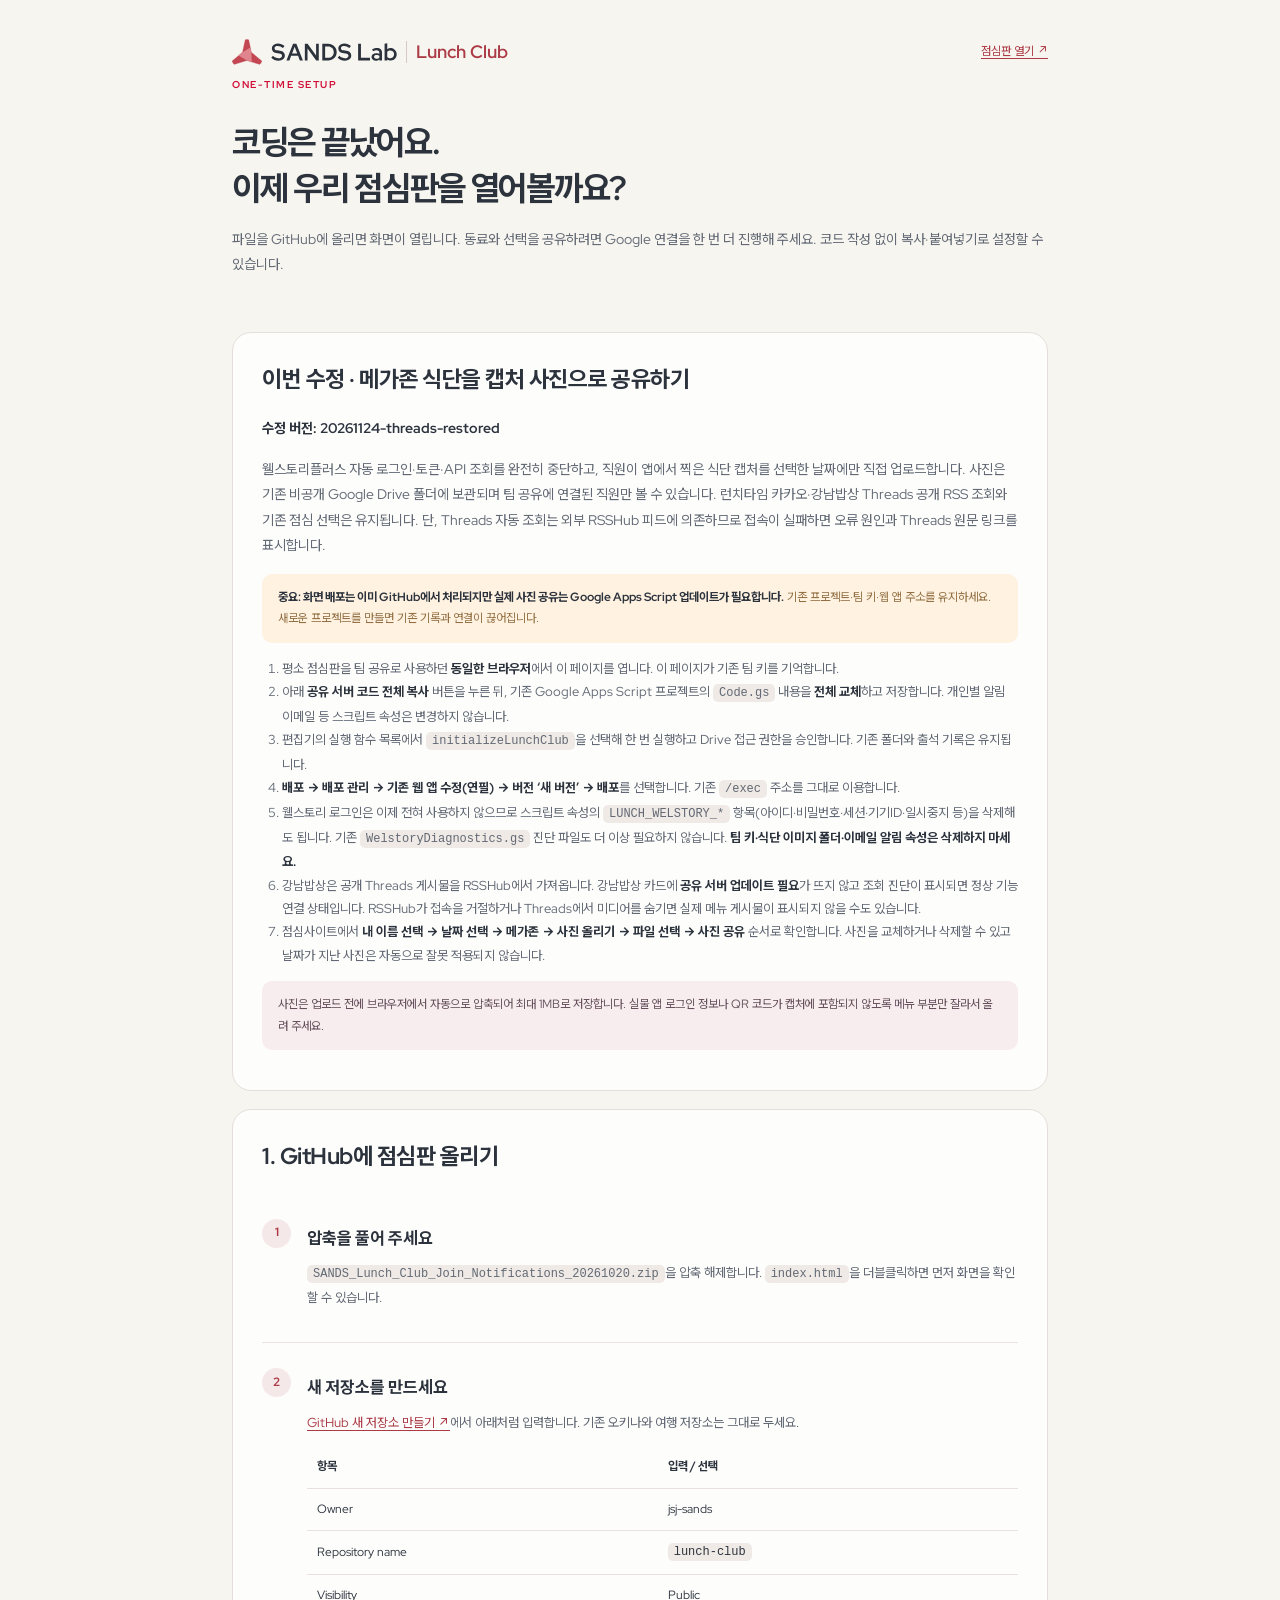
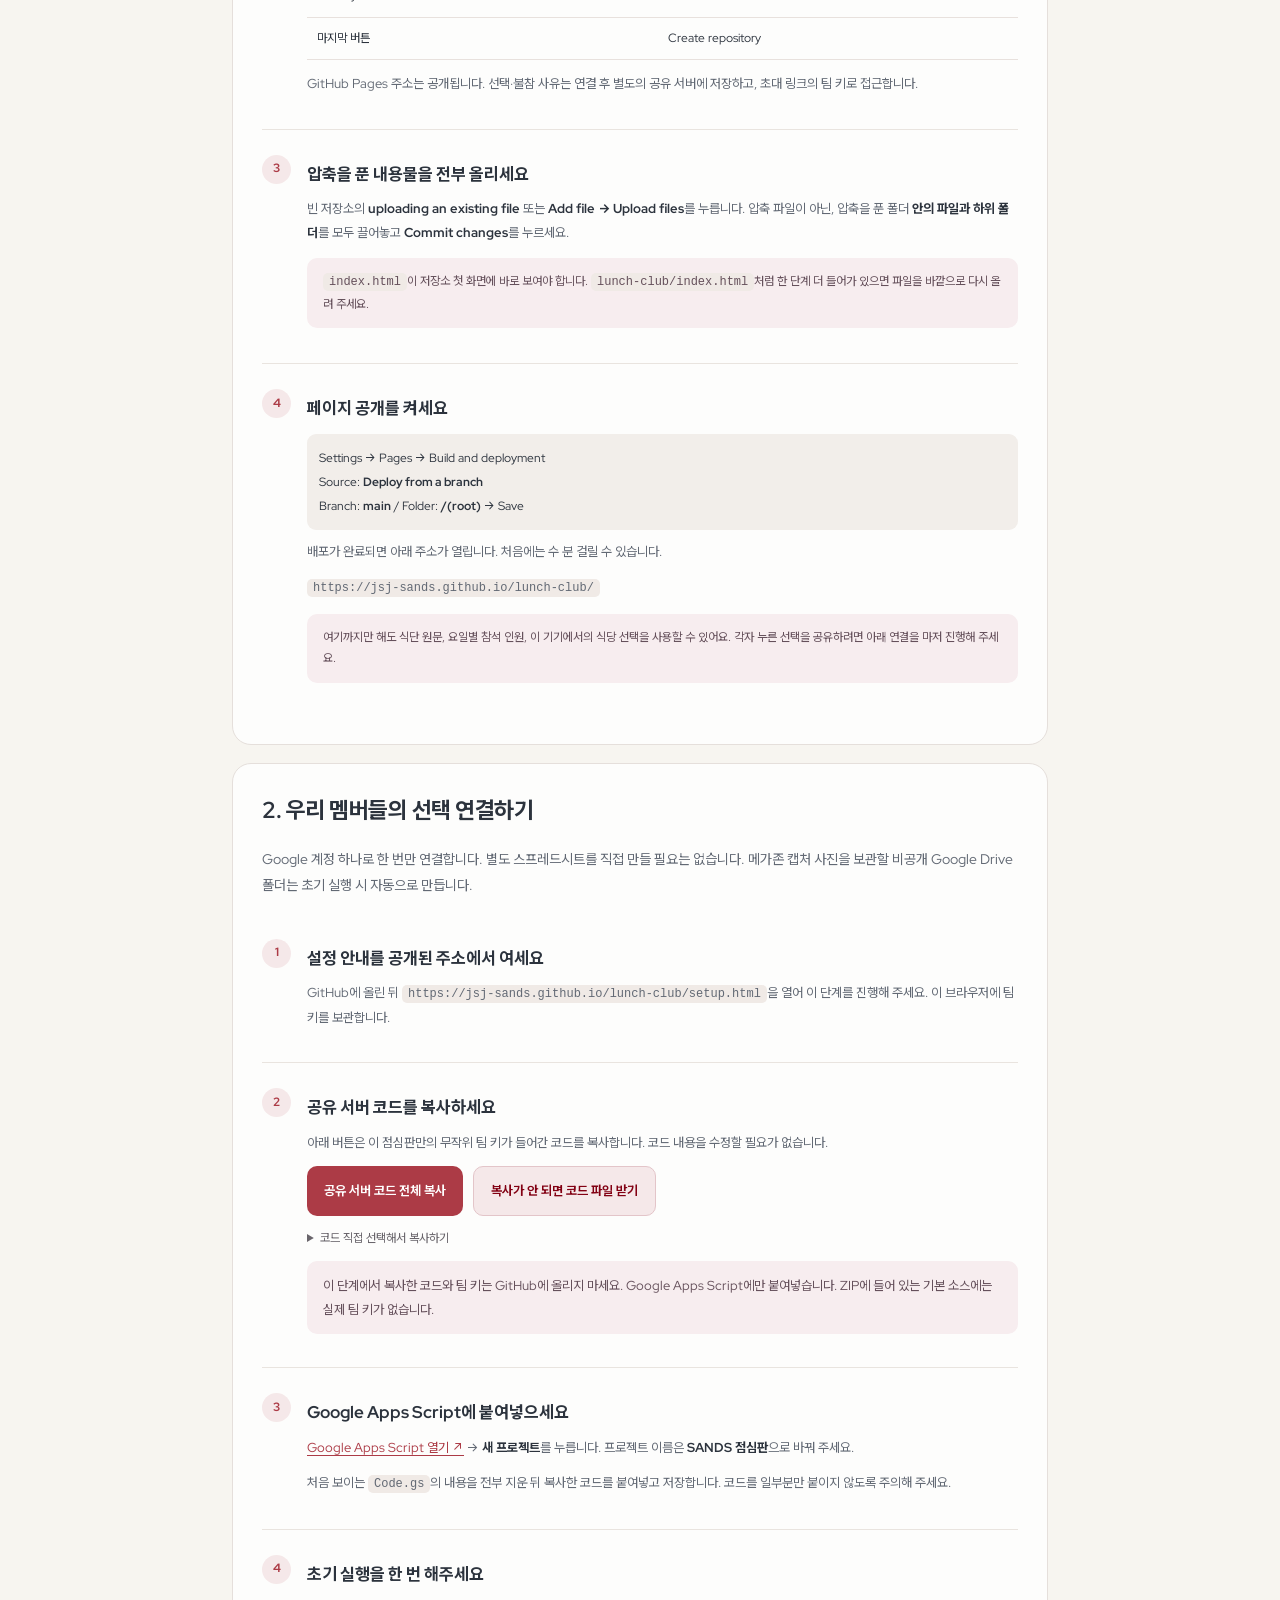
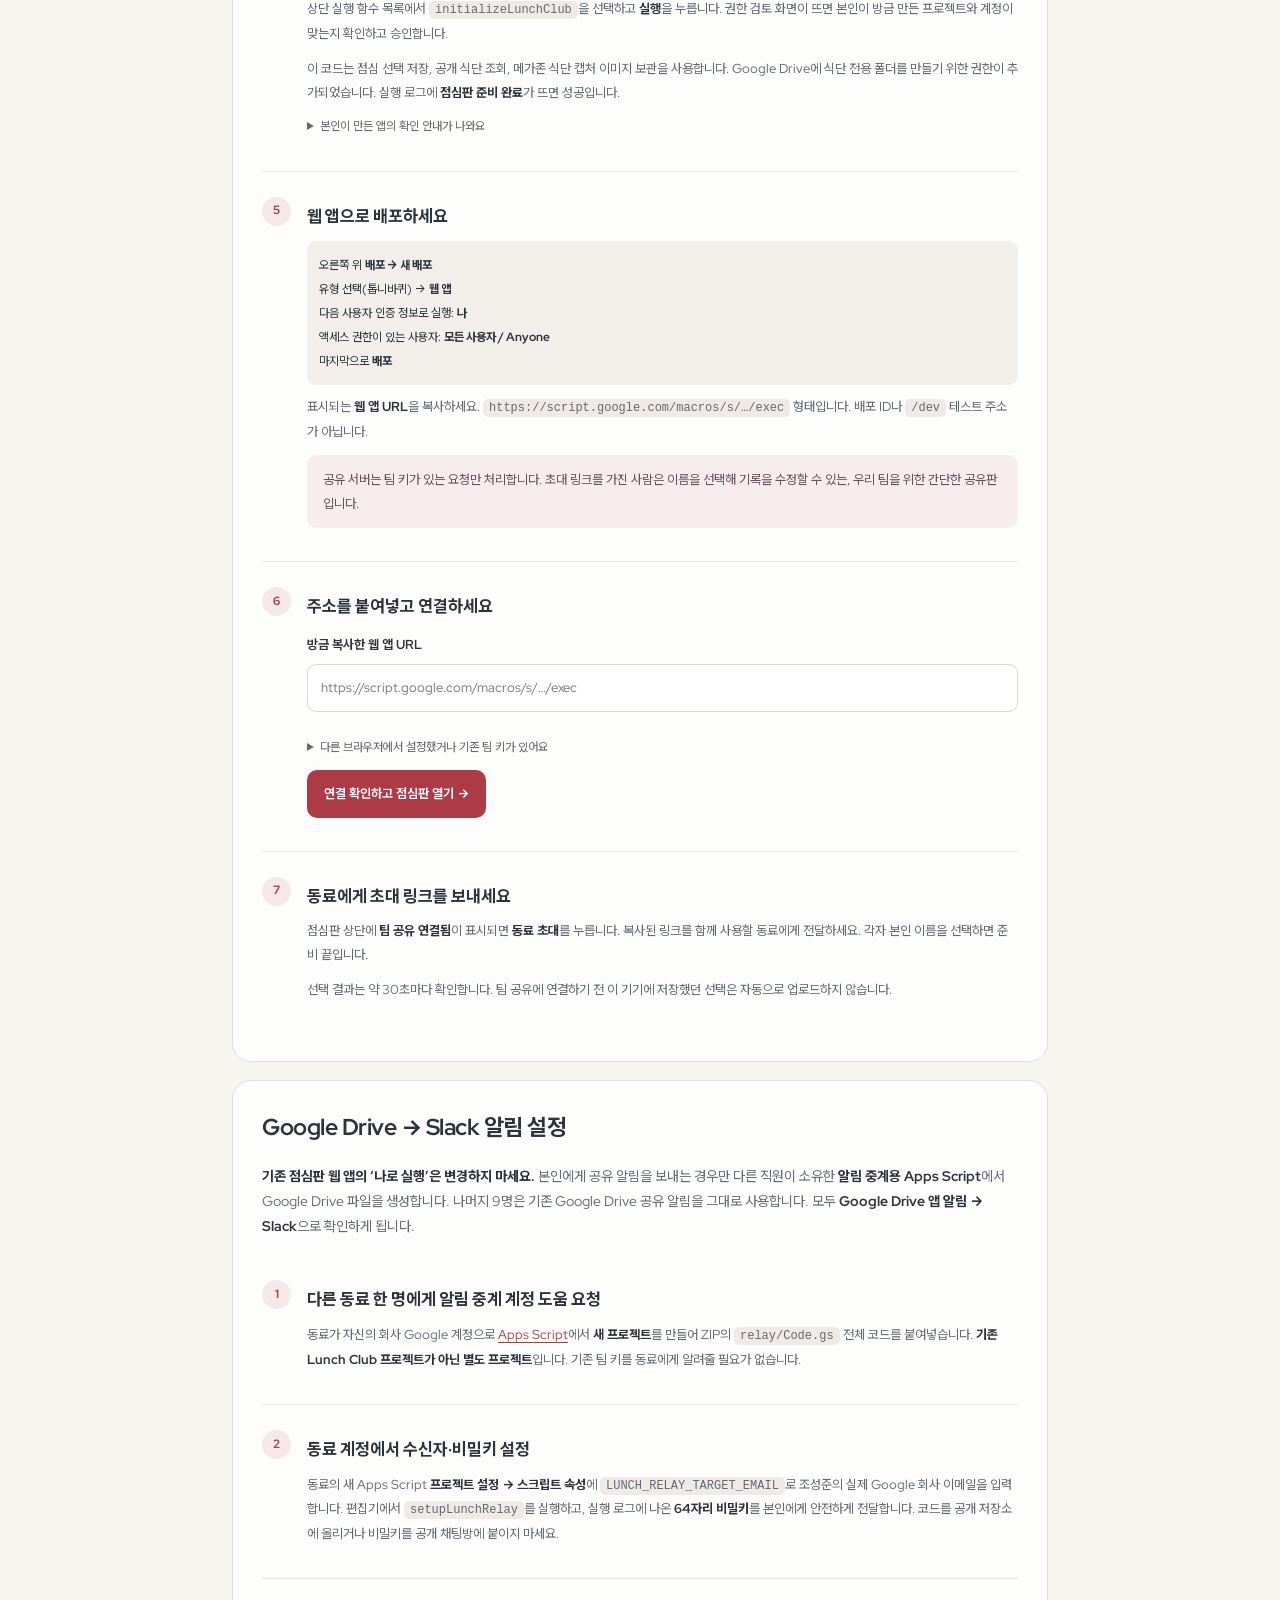
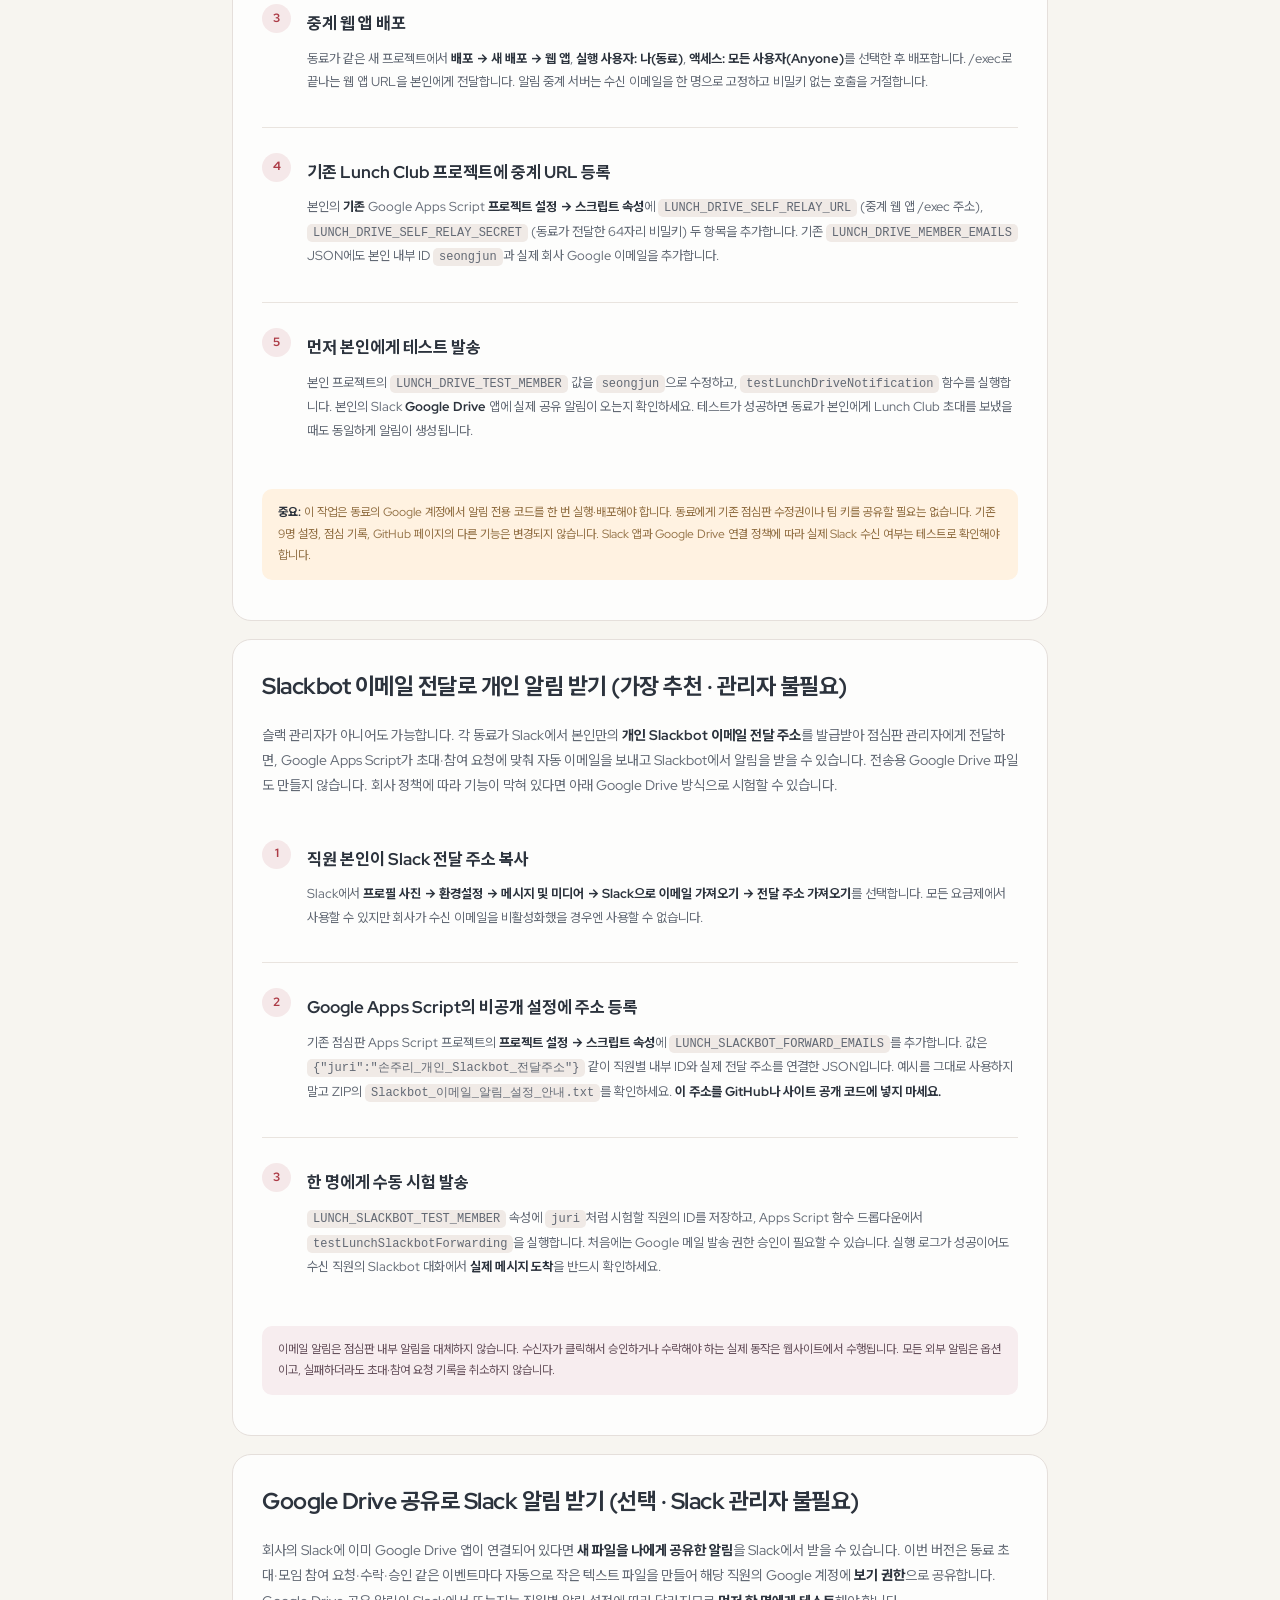
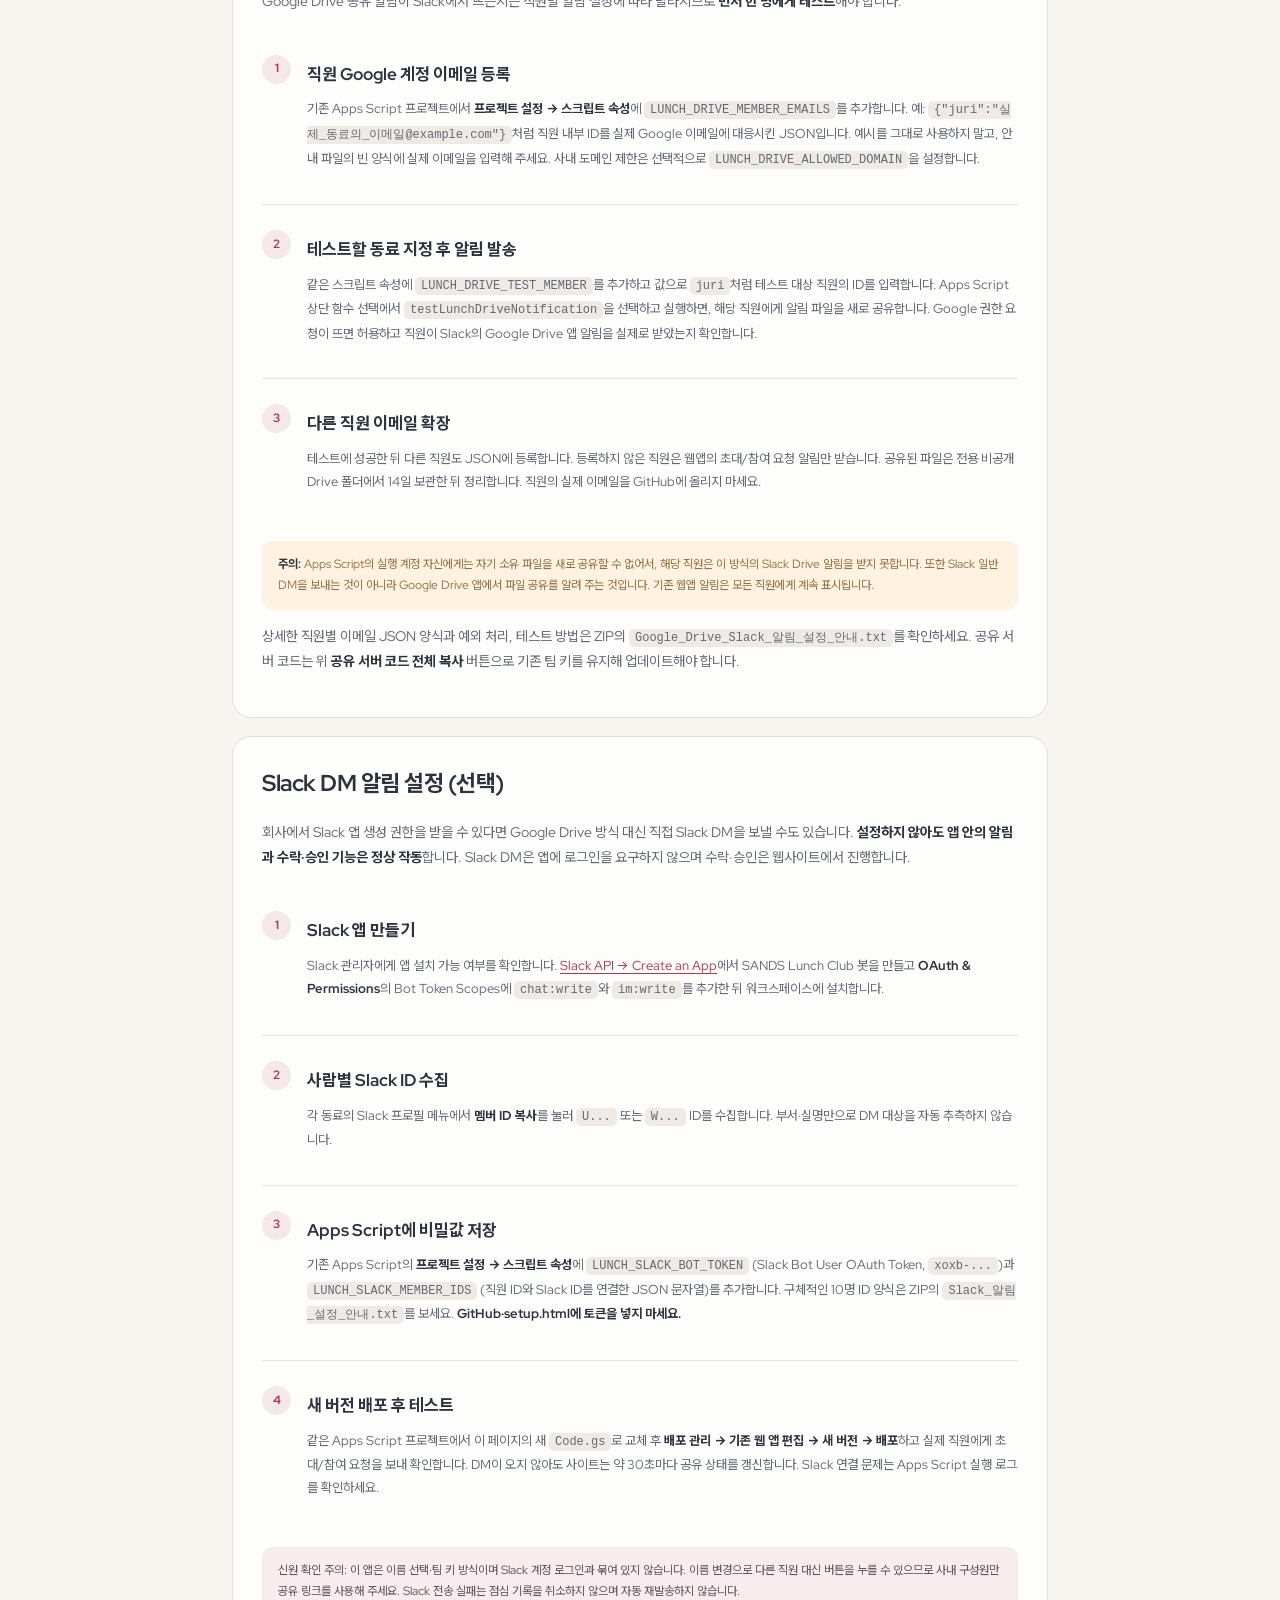
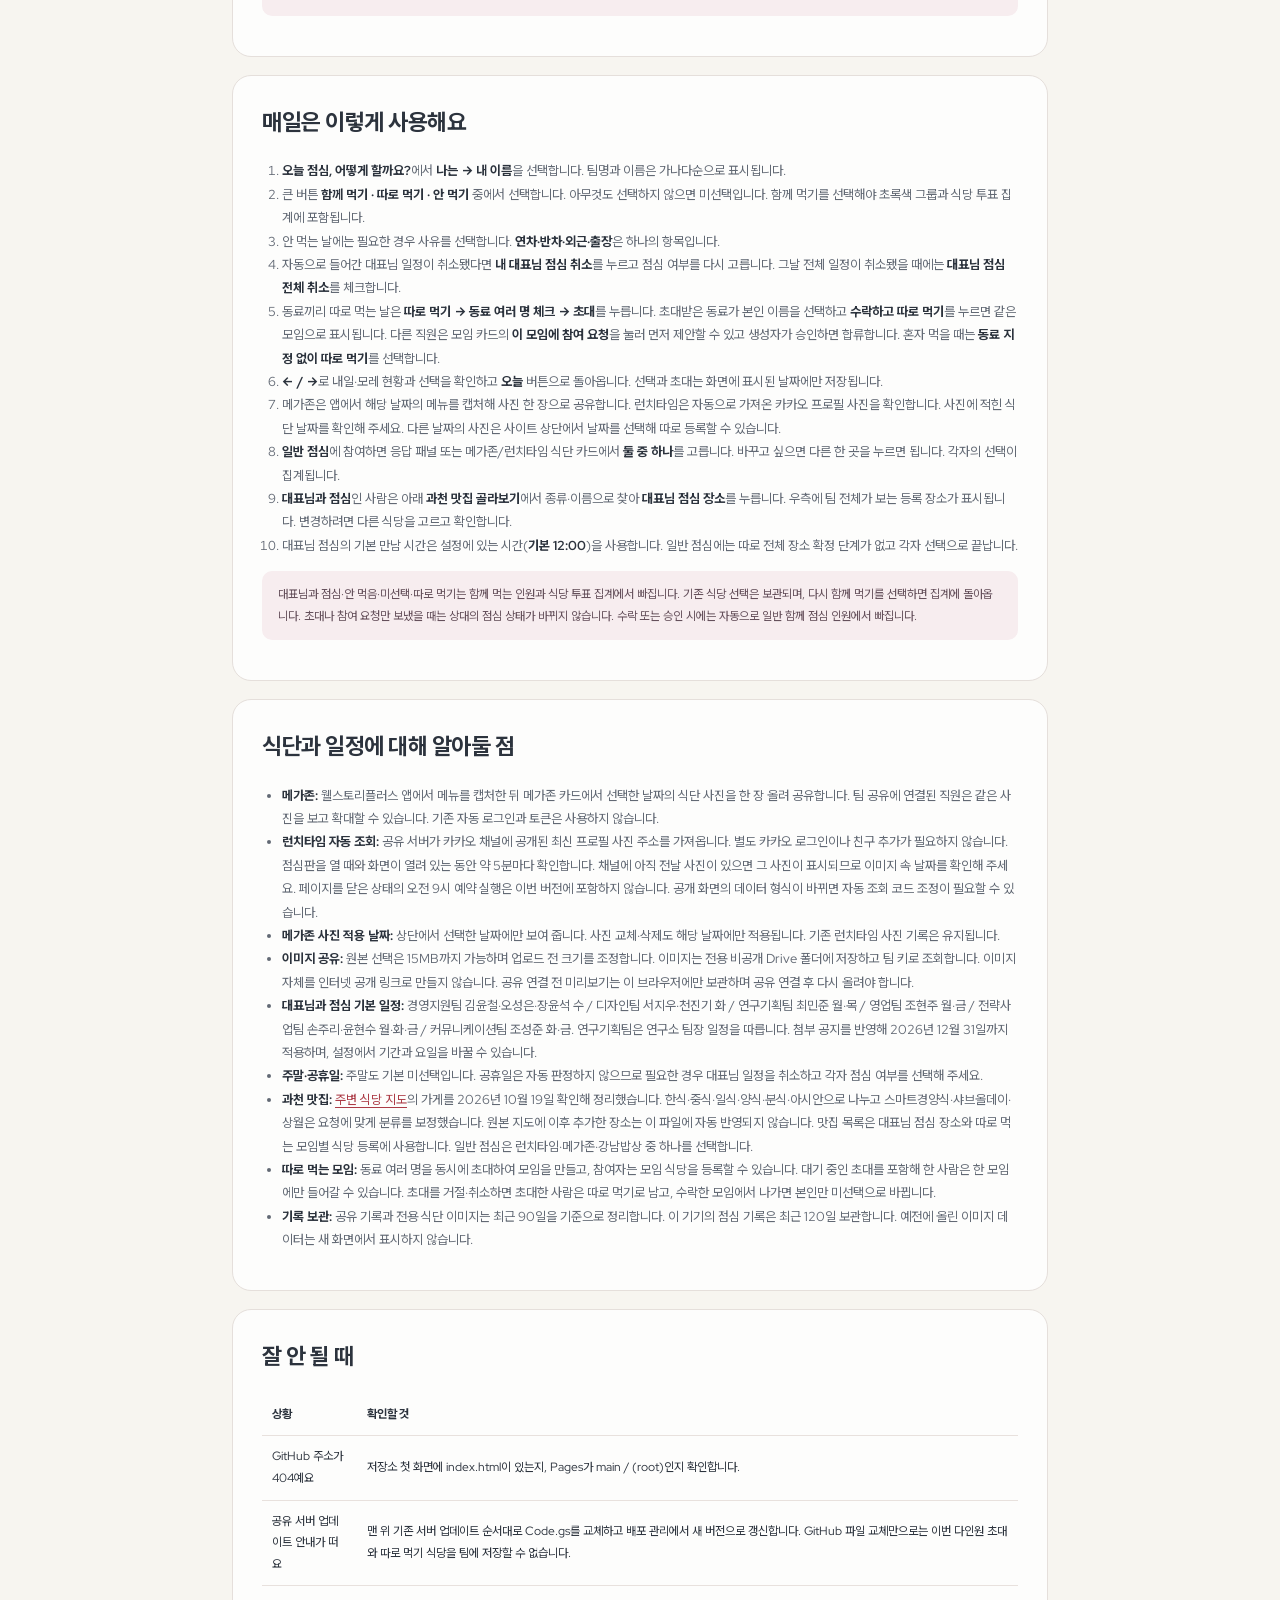
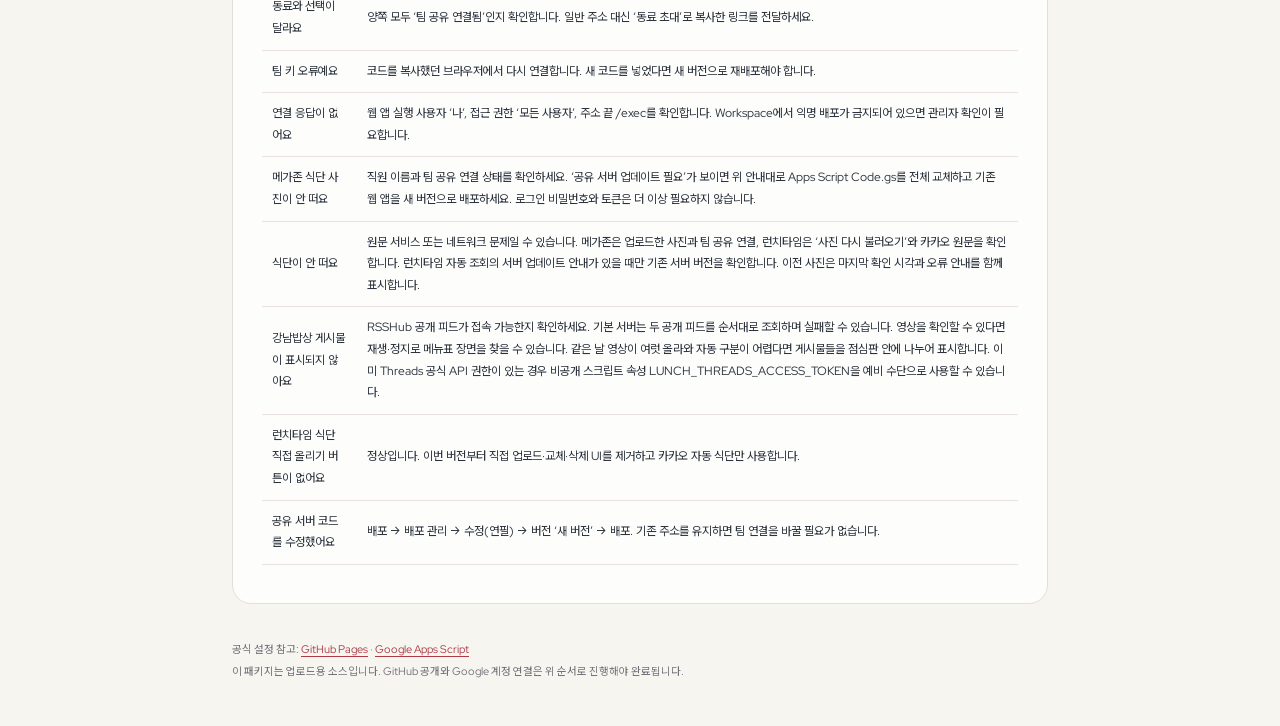
==== commit 659b3a61: "Restore Gangnambab Threads RSS lookup in Apps Script server Expose gangnamMenu feature and GET handl" ====
--- a/setup.html
+++ b/setup.html
@@ -10,8 +10,8 @@
 <div class="intro"><p class="tag">ONE-TIME SETUP</p><h1>코딩은 끝났어요.<br>이제 우리 점심판을 열어볼까요?</h1><p>파일을 GitHub에 올리면 화면이 열립니다. 동료와 선택을 공유하려면 Google 연결을 한 번 더 진행해 주세요. 코드 작성 없이 복사·붙여넣기로 설정할 수 있습니다.</p></div>
 <section id="update">
 <h2>이번 수정 · 메가존 식단을 캡처 사진으로 공유하기</h2>
-<p><strong>수정 버전: 20261124-mega-dayonly-mainpick</strong></p>
-<p>웰스토리플러스 자동 로그인·토큰·API 조회를 완전히 중단하고, 직원이 앱에서 찍은 식단 캡처를 선택한 날짜에만 직접 업로드합니다. 사진은 기존 비공개 Google Drive 폴더에 보관되며 팀 공유에 연결된 직원만 볼 수 있습니다. 런치타임 카카오·강남밥상 Threads 연동과 기존 점심 선택은 유지됩니다.</p>
+<p><strong>수정 버전: 20261124-threads-restored</strong></p>
+<p>웰스토리플러스 자동 로그인·토큰·API 조회를 완전히 중단하고, 직원이 앱에서 찍은 식단 캡처를 선택한 날짜에만 직접 업로드합니다. 사진은 기존 비공개 Google Drive 폴더에 보관되며 팀 공유에 연결된 직원만 볼 수 있습니다. 런치타임 카카오·강남밥상 Threads 공개 RSS 조회와 기존 점심 선택은 유지됩니다. 단, Threads 자동 조회는 외부 RSSHub 피드에 의존하므로 접속이 실패하면 오류 원인과 Threads 원문 링크를 표시합니다.</p>
 <div class="note warn"><strong>중요: 화면 배포는 이미 GitHub에서 처리되지만 실제 사진 공유는 Google Apps Script 업데이트가 필요합니다.</strong> 기존 프로젝트·팀 키·웹 앱 주소를 유지하세요. 새로운 프로젝트를 만들면 기존 기록과 연결이 끊어집니다.</div>
 <ol>
 <li>평소 점심판을 팀 공유로 사용하던 <strong>동일한 브라우저</strong>에서 이 페이지를 엽니다. 이 페이지가 기존 팀 키를 기억합니다.</li>
@@ -19,6 +19,7 @@
 <li>편집기의 실행 함수 목록에서 <code>initializeLunchClub</code>을 선택해 한 번 실행하고 Drive 접근 권한을 승인합니다. 기존 폴더와 출석 기록은 유지됩니다.</li>
 <li><strong>배포 → 배포 관리 → 기존 웹 앱 수정(연필) → 버전 ‘새 버전’ → 배포</strong>를 선택합니다. 기존 <code>/exec</code> 주소를 그대로 이용합니다.</li>
 <li>웰스토리 로그인은 이제 전혀 사용하지 않으므로 스크립트 속성의 <code>LUNCH_WELSTORY_*</code> 항목(아이디·비밀번호·세션·기기ID·일시중지 등)을 삭제해도 됩니다. 기존 <code>WelstoryDiagnostics.gs</code> 진단 파일도 더 이상 필요하지 않습니다. <strong>팀 키·식단 이미지 폴더·이메일 알림 속성은 삭제하지 마세요.</strong></li>
+<li>강남밥상은 공개 Threads 게시물을 RSSHub에서 가져옵니다. 강남밥상 카드에 <strong>공유 서버 업데이트 필요</strong>가 뜨지 않고 조회 진단이 표시되면 정상 기능 연결 상태입니다. RSSHub가 접속을 거절하거나 Threads에서 미디어를 숨기면 실제 메뉴 게시물이 표시되지 않을 수도 있습니다.</li>
 <li>점심사이트에서 <strong>내 이름 선택 → 날짜 선택 → 메가존 → 사진 올리기 → 파일 선택 → 사진 공유</strong> 순서로 확인합니다. 사진을 교체하거나 삭제할 수 있고 날짜가 지난 사진은 자동으로 잘못 적용되지 않습니다.</li>
 </ol>
 <p class="note">사진은 업로드 전에 브라우저에서 자동으로 압축되어 최대 1MB로 저장합니다. 실물 앱 로그인 정보나 QR 코드가 캡처에 포함되지 않도록 메뉴 부분만 잘라서 올려 주세요.</p>
@@ -844,6 +845,78 @@
     return kakaoProfileResult_({ profile: record.profile, pending: false, error: KAKAO_PROFILE_ERROR });
   }
 }
+// Gangnambab: best-effort lookup of PUBLIC Threads posts through trusted RSSHub
+// feeds. No Welstory session, Threads login, cookies or end-user credentials.
+const GANGNAM_MENU_VERSION = '20261124-threads-rss-restored';
+const GANGNAM_MENU_CACHE_PREFIX = 'lunch_gangnam_menu_v2_';
+const GANGNAM_MENU_MIN_REFRESH_MS = 60000;
+const GANGNAM_MENU_CACHE_TTL = 180;
+const GANGNAM_MENU_RSS_DEFAULTS = [
+  'https://rsshub.gneko.io/threads/gangnambab',
+  'https://rsshub.isrss.com/threads/gangnambab'
+];
+const GANGNAM_MENU_RSS_HOSTS = ['rsshub.gneko.io', 'rsshub.isrss.com', 'rsshub.uocat.com'];
+function gangnamFeedParts_(url) {
+  if (typeof url !== 'string' || url.length > 220) return null;
+  const match = /^https:\/\/([a-z0-9.-]+)(?:\:443)?\/threads\/gangnambab\/?$/i.exec(url.trim());
+  if (!match || !GANGNAM_MENU_RSS_HOSTS.includes(match[1].toLowerCase())) return null;
+  return { url: url.trim(), source: match[1].toLowerCase() };
+}
+function gangnamMenuResponse_(date, force) {
+  const checkedAt = new Date().toISOString(), today = LunchCore.today();
+  const base = { ok: false, date: date, checkedAt: checkedAt, version: GANGNAM_MENU_VERSION };
+  if (date > today) return Object.assign({}, base, { reason: 'future_date' });
+  if (date < LunchCore.shiftDate(today, -7)) return Object.assign({}, base, { reason: 'outside_range' });
+  if (typeof LunchThreadsMenu === 'undefined') return Object.assign({}, base, { reason: 'feed_unavailable', diagnostics: { failure: 'threads_module_missing' } });
+  const cacheKey = GANGNAM_MENU_CACHE_PREFIX + date;
+  let cache;
+  try { cache = CacheService.getScriptCache(); } catch (_) { cache = null; }
+  if (cache) {
+    try {
+      const saved = JSON.parse(cache.get(cacheKey) || 'null');
+      if (saved && saved.version === GANGNAM_MENU_VERSION && saved.date === date &&
+          (!force || Date.now() - Date.parse(saved.checkedAt) < GANGNAM_MENU_MIN_REFRESH_MS)) return saved;
+    } catch (_) {}
+  }
+  const all = PropertiesService.getScriptProperties().getProperties();
+  const custom = typeof all.LUNCH_THREADS_RSS_FEED_URL === 'string' ? all.LUNCH_THREADS_RSS_FEED_URL.trim() : '';
+  const requested = custom ? [custom] : GANGNAM_MENU_RSS_DEFAULTS;
+  const sources = requested.map(gangnamFeedParts_);
+  if (sources.some(item => !item)) return Object.assign({}, base, { reason: 'feed_unavailable', diagnostics: { attempts: [{ source: 'settings', code: 'invalid_feed_url' }], failure: 'feed_unavailable' } });
+  const attempts = [];
+  let candidate = null;
+  for (const item of sources) {
+    try {
+      const response = UrlFetchApp.fetch(item.url, {
+        headers: { Accept: 'application/rss+xml, application/xml, text/xml;q=0.9' },
+        muteHttpExceptions: true, followRedirects: false, timeoutSeconds: 10
+      });
+      const status = response.getResponseCode();
+      if (status !== 200) { attempts.push({ source: item.source, code: 'http_' + status }); continue; }
+      const raw = response.getContentText();
+      if (typeof raw !== 'string' || raw.length > 600000 ||
+          Utilities.newBlob(raw).getBytes().length > 650000) {
+        attempts.push({ source: item.source, code: 'invalid_size' }); continue;
+      }
+      const chosen = LunchThreadsMenu.chooseMenu(LunchThreadsMenu.parseRss(raw), date);
+      const result = Object.assign({}, base, chosen, { date: date, checkedAt: checkedAt, version: GANGNAM_MENU_VERSION,
+        diagnostics: Object.assign({}, chosen.diagnostics || {}, { attempts: attempts.concat([{ source: item.source, code: 'parsed' }]) }) });
+      if (result.ok || (result.reason === 'ambiguous' && Array.isArray(result.alternatives) && result.alternatives.length)) {
+        if (cache) { try { cache.put(cacheKey, JSON.stringify(result), GANGNAM_MENU_CACHE_TTL); } catch (_) {} }
+        return result;
+      }
+      // Do not treat a stale RSS feed or posts without a date as proof that no menu exists.
+      if (!candidate || (result.diagnostics?.matchingDatePosts || 0) > (candidate.diagnostics?.matchingDatePosts || 0)) candidate = result;
+      attempts.push({ source: item.source, code: result.reason || 'no_menu' });
+    } catch (_) { attempts.push({ source: item.source, code: 'fetch_or_parse_error' }); }
+  }
+  const final = candidate ? Object.assign({}, candidate, {
+    diagnostics: Object.assign({}, candidate.diagnostics || {}, { attempts: attempts })
+  }) : Object.assign({}, base, { reason: 'feed_unavailable', diagnostics: { failure: 'feed_unavailable', attempts: attempts } });
+  if (cache) { try { cache.put(cacheKey, JSON.stringify(final), 60); } catch (_) {} }
+  return final;
+}
+
 function menuImageSlot_(date, scope) {
   if (!LunchCore.validDate(date) || !['day', 'week', 'megaDay'].includes(scope)) throw new Error('식단 이미지 날짜와 적용 범위를 확인해 주세요.');
   const weekly = scope === 'week';
@@ -1271,7 +1344,7 @@
   if (!dates.includes(date)) dates.push(date);
   const days = {}; dates.forEach(d => { days[d] = getRecord_(all, d).data; });
   const receipt = receiptId ? getRecord_(all, date).receipts[receiptId] || null : null;
-  return { ok: true, serverVersion: 7, features: { menuImages: true, menuImageDelete: true, megaPhotos: true, explicitAttendance: true, lunchPairs: true, kakaoProfile: true, ceoVenue: true, separateGroups: true, separateVenues: true, joinRequests: true }, days: days, menuImages: menuImageState_(all, date, dates), settings: cfg.settings, configRevision: cfg.revision, receipt: receipt, serverTime: new Date().toISOString() };
+  return { ok: true, serverVersion: 7, features: { menuImages: true, menuImageDelete: true, megaPhotos: true, explicitAttendance: true, lunchPairs: true, kakaoProfile: true, ceoVenue: true, separateGroups: true, separateVenues: true, joinRequests: true, gangnamMenu: true }, days: days, menuImages: menuImageState_(all, date, dates), settings: cfg.settings, configRevision: cfg.revision, receipt: receipt, serverTime: new Date().toISOString() };
 }
 function doGet(e) {
   const p = (e || {}).parameter || {}, callback = p.callback || '';
@@ -1280,6 +1353,7 @@
     if (!authorized_(p.key)) return output_({ ok: false, error: '팀 키가 맞지 않아요. 초대 링크 또는 연결 설정을 확인해 주세요.' }, callback);
     if (p.action === 'kakaoProfile') return output_(kakaoProfileResponse_(p.force === '1'), callback);
     if (!LunchCore.validDate(p.date)) return output_({ ok: false, error: '날짜 형식이 올바르지 않습니다.' }, callback);
+    if (p.action === 'gangnamMenu') return output_(gangnamMenuResponse_(p.date, p.force === '1'), callback);
     if (p.action === 'menuImage') return output_(menuImageResponse_(p.date, p.scope, p.imageId), callback);
     if (p.action === 'state') return output_(stateResponse_(p.date, p.receipt), callback);
     return output_({ ok: false, error: '지원하지 않는 조회입니다.' }, callback);
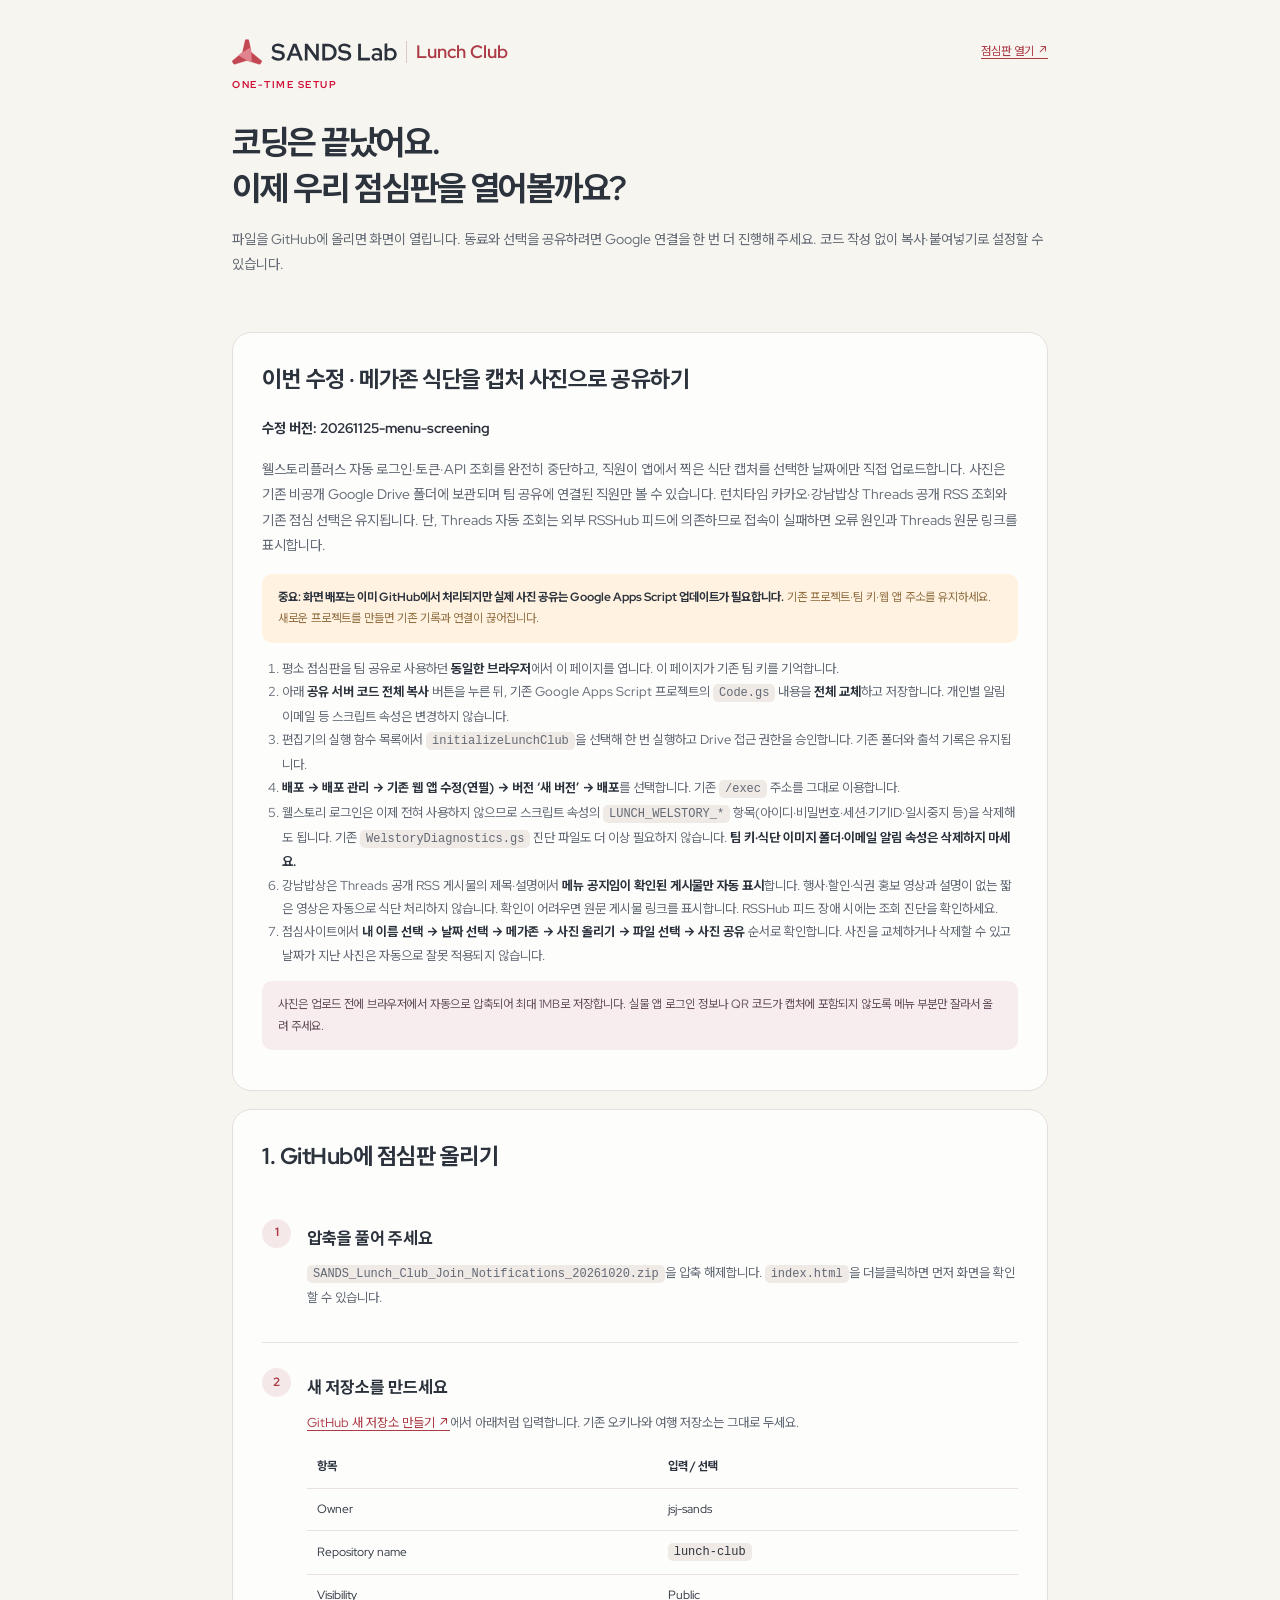
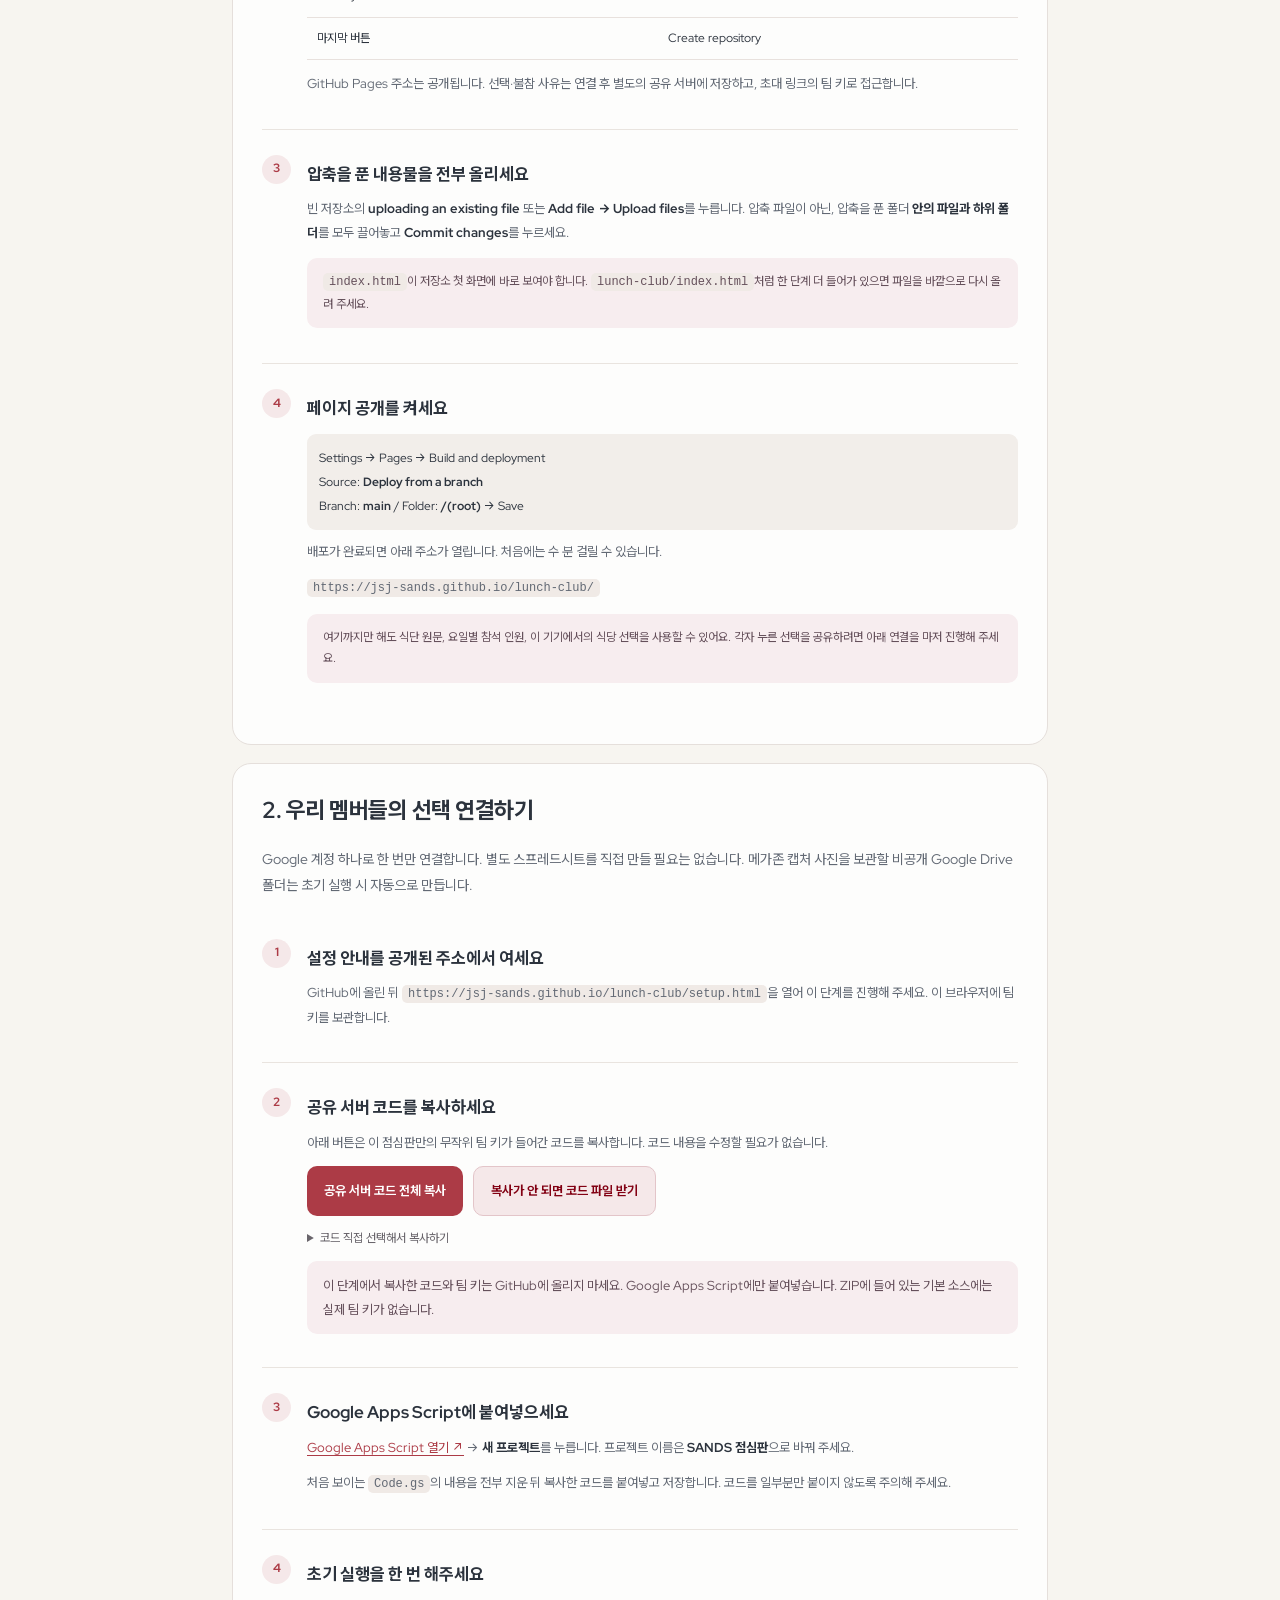
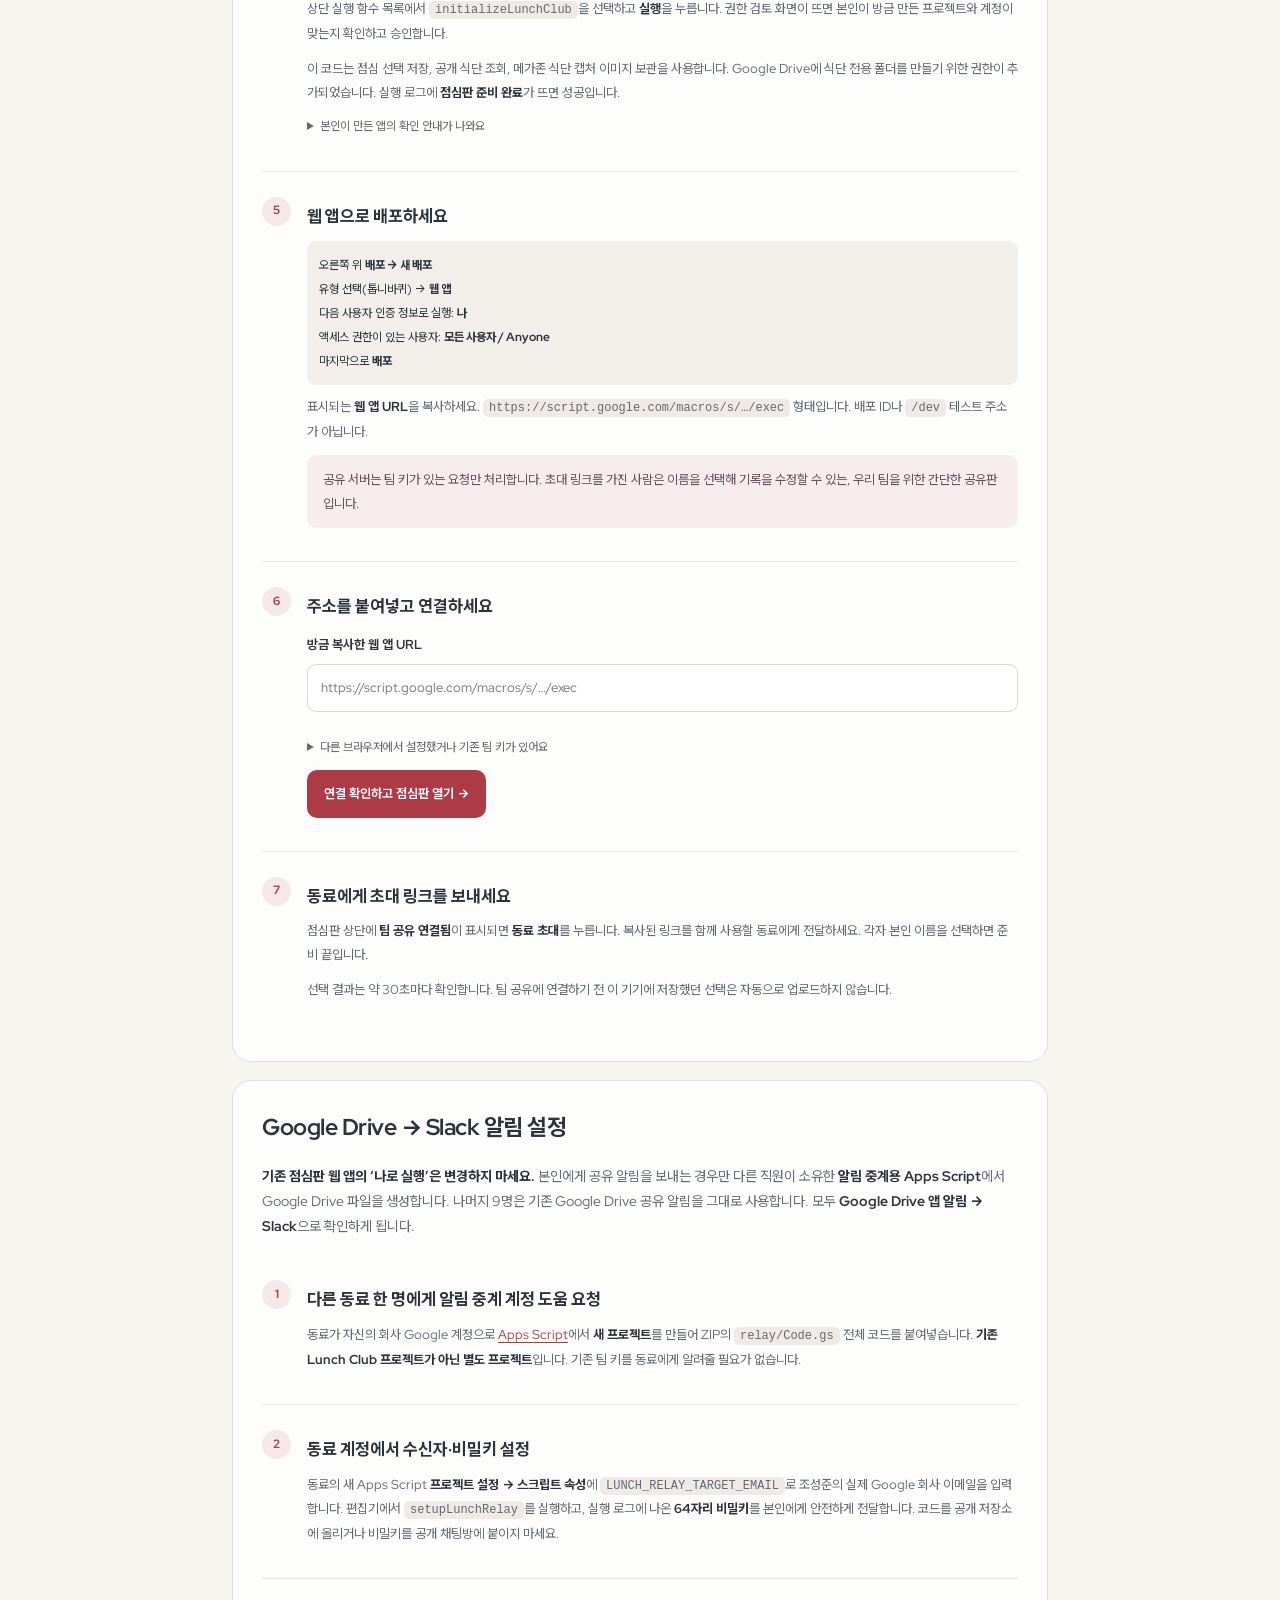
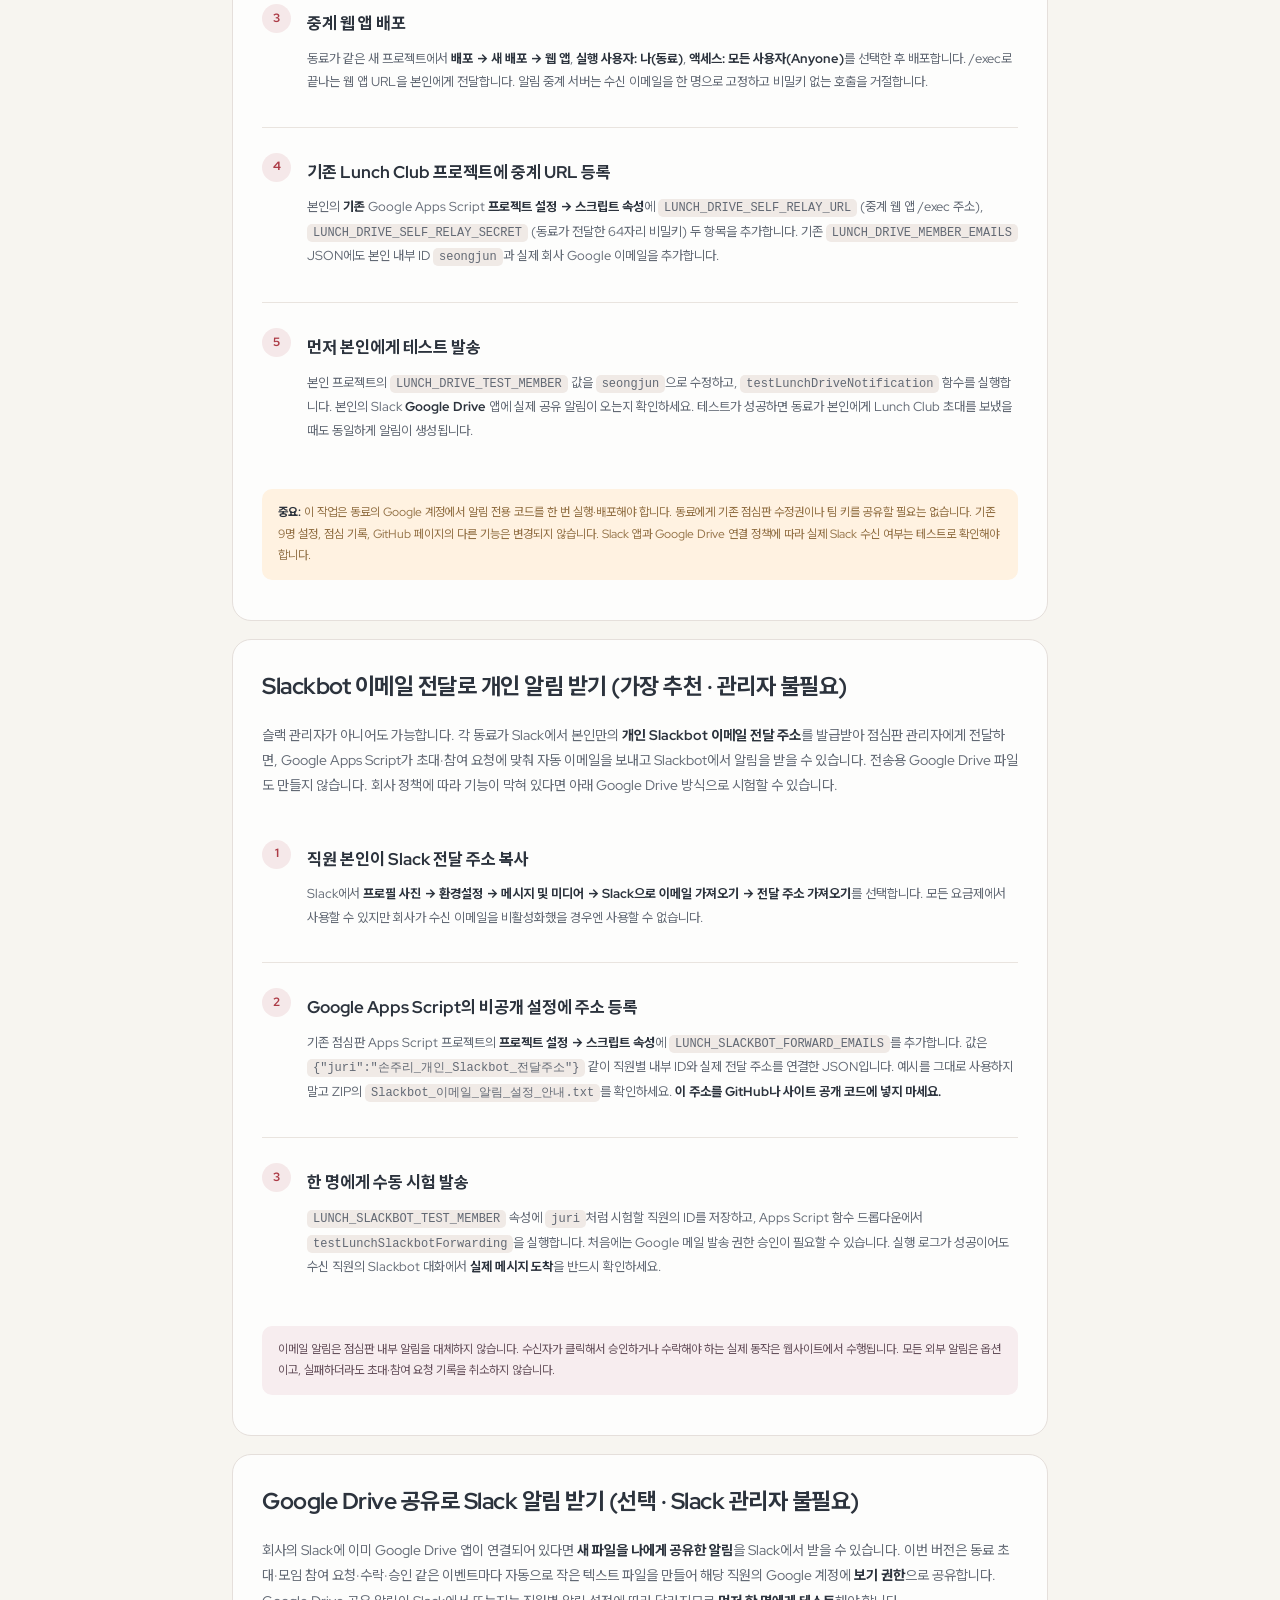
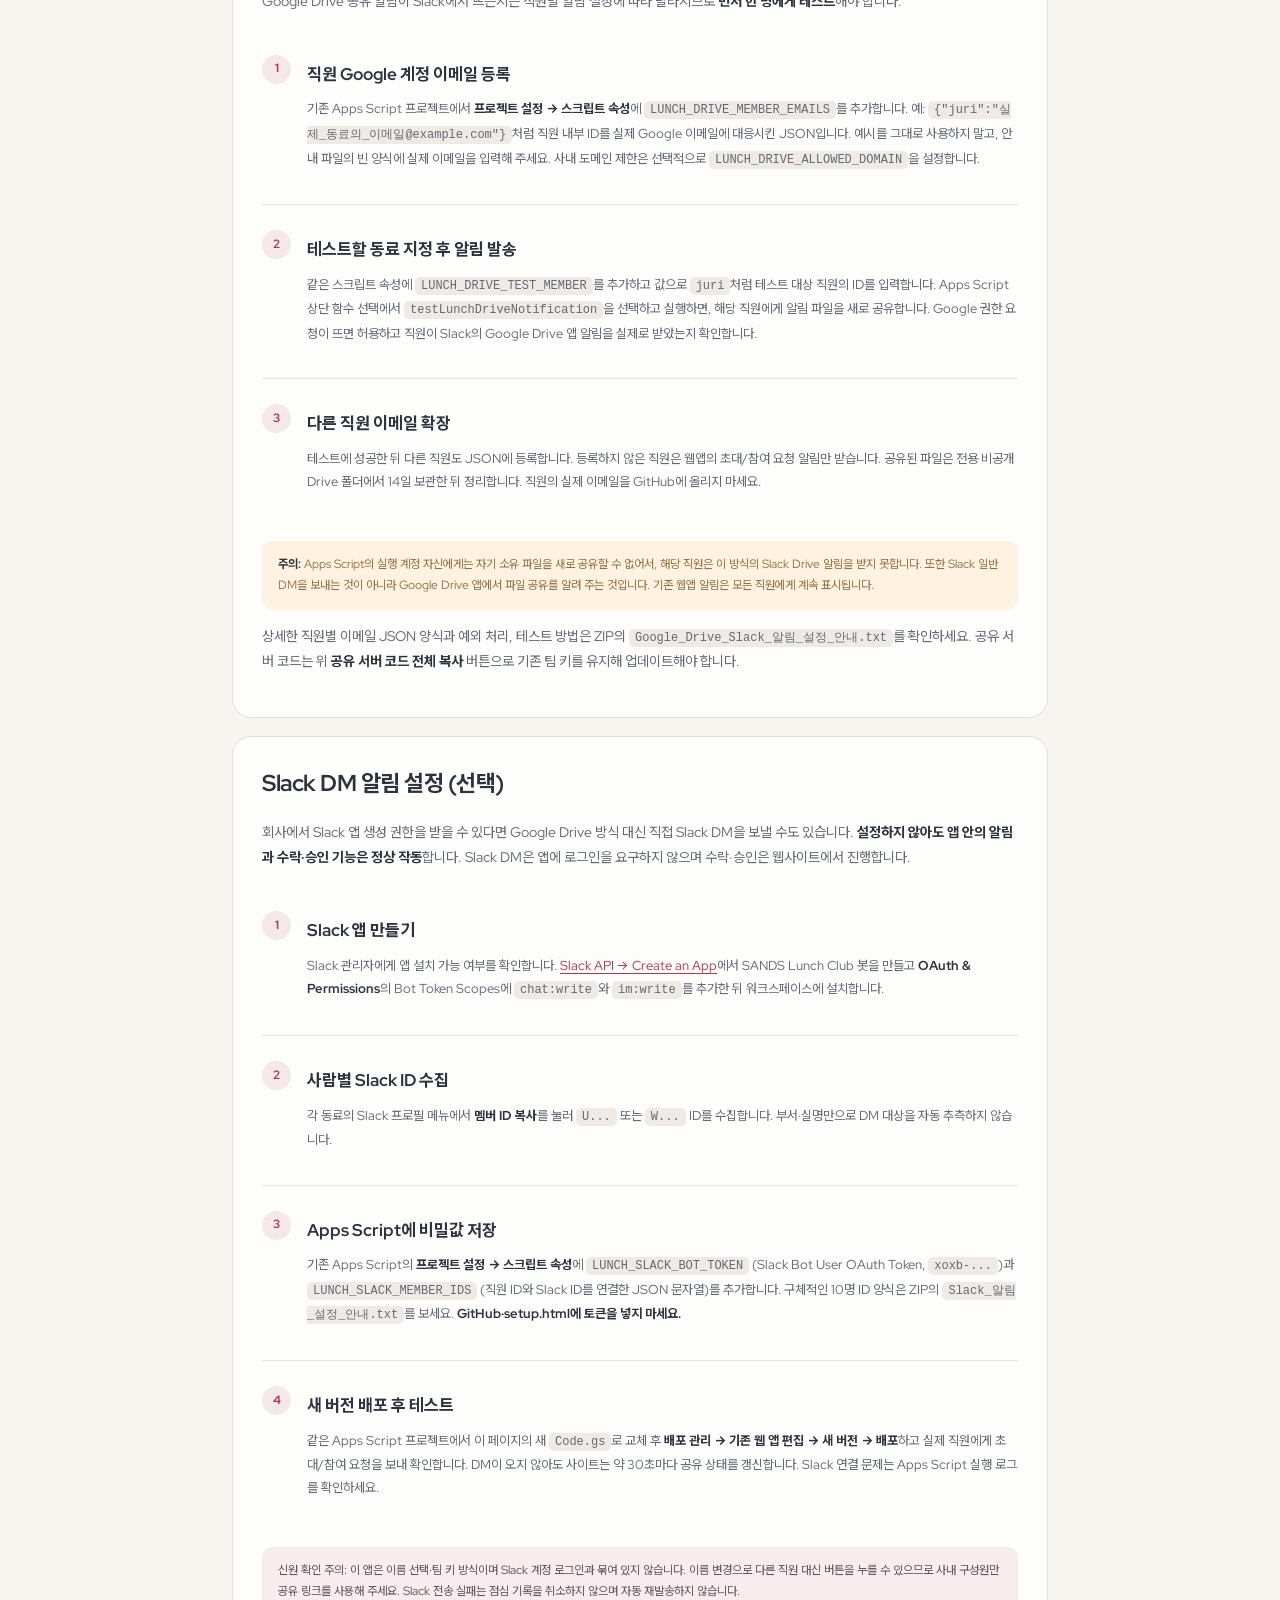
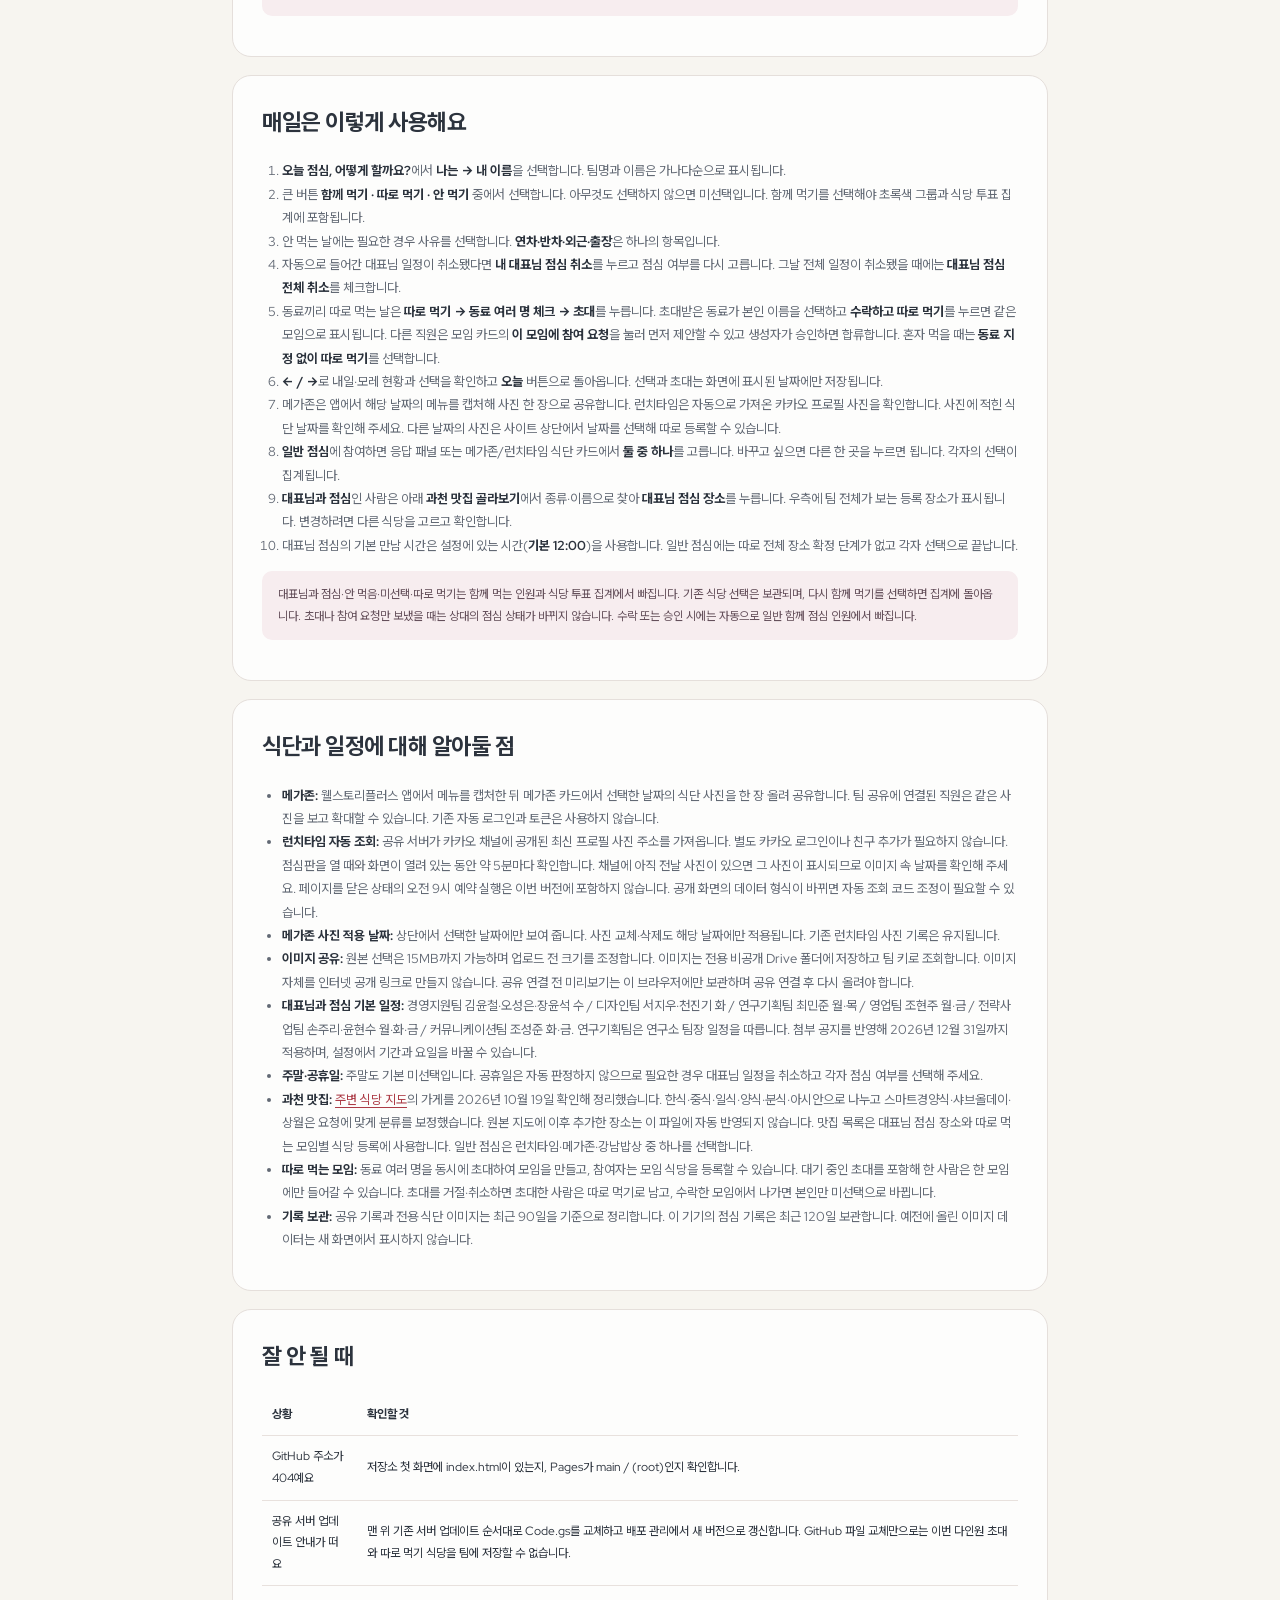
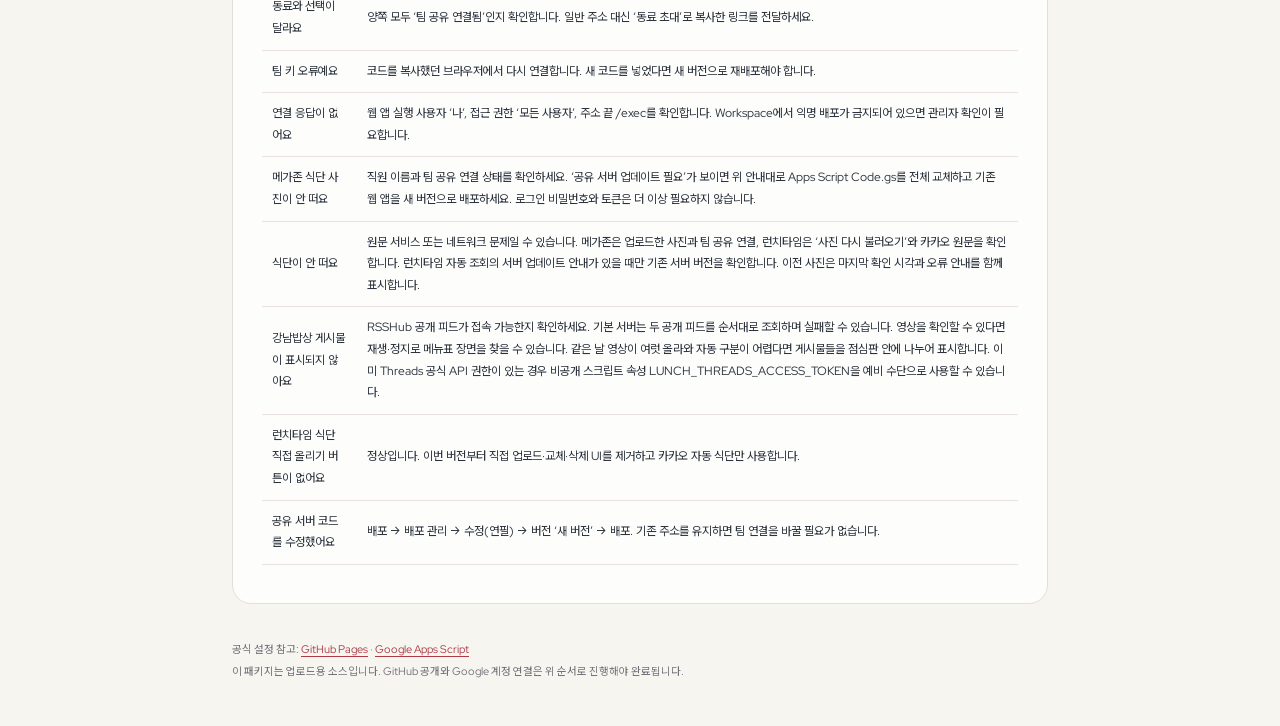
==== commit 88c06818: "Stop treating short Threads promotion clips as lunch menus Classify Threads items by explicit daily " ====
--- a/setup.html
+++ b/setup.html
@@ -10,7 +10,7 @@
 <div class="intro"><p class="tag">ONE-TIME SETUP</p><h1>코딩은 끝났어요.<br>이제 우리 점심판을 열어볼까요?</h1><p>파일을 GitHub에 올리면 화면이 열립니다. 동료와 선택을 공유하려면 Google 연결을 한 번 더 진행해 주세요. 코드 작성 없이 복사·붙여넣기로 설정할 수 있습니다.</p></div>
 <section id="update">
 <h2>이번 수정 · 메가존 식단을 캡처 사진으로 공유하기</h2>
-<p><strong>수정 버전: 20261124-threads-restored</strong></p>
+<p><strong>수정 버전: 20261125-menu-screening</strong></p>
 <p>웰스토리플러스 자동 로그인·토큰·API 조회를 완전히 중단하고, 직원이 앱에서 찍은 식단 캡처를 선택한 날짜에만 직접 업로드합니다. 사진은 기존 비공개 Google Drive 폴더에 보관되며 팀 공유에 연결된 직원만 볼 수 있습니다. 런치타임 카카오·강남밥상 Threads 공개 RSS 조회와 기존 점심 선택은 유지됩니다. 단, Threads 자동 조회는 외부 RSSHub 피드에 의존하므로 접속이 실패하면 오류 원인과 Threads 원문 링크를 표시합니다.</p>
 <div class="note warn"><strong>중요: 화면 배포는 이미 GitHub에서 처리되지만 실제 사진 공유는 Google Apps Script 업데이트가 필요합니다.</strong> 기존 프로젝트·팀 키·웹 앱 주소를 유지하세요. 새로운 프로젝트를 만들면 기존 기록과 연결이 끊어집니다.</div>
 <ol>
@@ -19,7 +19,7 @@
 <li>편집기의 실행 함수 목록에서 <code>initializeLunchClub</code>을 선택해 한 번 실행하고 Drive 접근 권한을 승인합니다. 기존 폴더와 출석 기록은 유지됩니다.</li>
 <li><strong>배포 → 배포 관리 → 기존 웹 앱 수정(연필) → 버전 ‘새 버전’ → 배포</strong>를 선택합니다. 기존 <code>/exec</code> 주소를 그대로 이용합니다.</li>
 <li>웰스토리 로그인은 이제 전혀 사용하지 않으므로 스크립트 속성의 <code>LUNCH_WELSTORY_*</code> 항목(아이디·비밀번호·세션·기기ID·일시중지 등)을 삭제해도 됩니다. 기존 <code>WelstoryDiagnostics.gs</code> 진단 파일도 더 이상 필요하지 않습니다. <strong>팀 키·식단 이미지 폴더·이메일 알림 속성은 삭제하지 마세요.</strong></li>
-<li>강남밥상은 공개 Threads 게시물을 RSSHub에서 가져옵니다. 강남밥상 카드에 <strong>공유 서버 업데이트 필요</strong>가 뜨지 않고 조회 진단이 표시되면 정상 기능 연결 상태입니다. RSSHub가 접속을 거절하거나 Threads에서 미디어를 숨기면 실제 메뉴 게시물이 표시되지 않을 수도 있습니다.</li>
+<li>강남밥상은 Threads 공개 RSS 게시물의 제목·설명에서 <strong>메뉴 공지임이 확인된 게시물만 자동 표시</strong>합니다. 행사·할인·식권 홍보 영상과 설명이 없는 짧은 영상은 자동으로 식단 처리하지 않습니다. 확인이 어려우면 원문 게시물 링크를 표시합니다. RSSHub 피드 장애 시에는 조회 진단을 확인하세요.</li>
 <li>점심사이트에서 <strong>내 이름 선택 → 날짜 선택 → 메가존 → 사진 올리기 → 파일 선택 → 사진 공유</strong> 순서로 확인합니다. 사진을 교체하거나 삭제할 수 있고 날짜가 지난 사진은 자동으로 잘못 적용되지 않습니다.</li>
 </ol>
 <p class="note">사진은 업로드 전에 브라우저에서 자동으로 압축되어 최대 1MB로 저장합니다. 실물 앱 로그인 정보나 QR 코드가 캡처에 포함되지 않도록 메뉴 부분만 잘라서 올려 주세요.</p>
@@ -650,18 +650,23 @@
         media_url: media.length ? media[0].videoUrl : imgUrl, thumbnail_url: media.length ? media[0].posterUrl : '', is_quote_post: false };
     }) };
   }
-  const MENU_HINT = /메뉴표|식단표|메뉴판|차림표|메뉴\s*공지|오늘의\s*메뉴|오늘\s*메뉴|금일\s*메뉴|점심\s*메뉴|daily\s*menu|menu\s*board/i;
-  const FOOD_HINT = /음식\s*사진|food\s*photo|실제\s*음식|메뉴\s*사진\s*아님|먹방/i;
+  const MENU_HINT = /메뉴표|식단표|메뉴판|차림표|메뉴\s*공지|오늘의\s*메뉴|오늘\s*메뉴|금일\s*메뉴|점심\s*메뉴|오늘의\s*식단|금일\s*식단|daily\s*menu|menu\s*board/i;
+  // Promotion clips can be five seconds long too. Reject them regardless of duration,
+  // even when the description mentions the word "menu".
+  const PROMOTION_HINT = /오픈|개업|[0-9]+\s*주년|기념\s*(?:행사|이벤트|할인)|이벤트|행사|할인|식권|상품권|쿠폰|사은품|증정|특가|경품|프로모션|(?:10|1)\s*\+\s*1|(?:grand\s*opening|promotion|discount|sale|voucher|coupon)/i;
+  const NON_MENU_HINT = /음식\s*사진|food\s*photo|실제\s*음식|메뉴\s*사진\s*아님|먹방/i;
+  function captionText(post) {
+    return (String(post.text || '') + ' ' + String(post.alt_text || ''))
+      .replace(/<[^>]*>/g, ' ').replace(/\s+/g, ' ').trim().slice(0, 180);
+  }
   function publicCandidate(post) {
-    const kind = post.media_type === 'VIDEO' ? 'video' : 'image';
-    const candidate = { kind, date: seoulDate(post.timestamp), postUrl: post.permalink, publishedAt: post.timestamp,
+    const kind = post.media_type === 'VIDEO' ? 'video' : 'image', caption = captionText(post);
+    return { kind, date: seoulDate(post.timestamp), postUrl: post.permalink, publishedAt: post.timestamp,
       videoUrl: kind === 'video' ? post.media_url : '', imageUrl: kind === 'image' ? post.media_url : '',
-      posterUrl: validImageURL(post.thumbnail_url) ? post.thumbnail_url : '' };
-    const text = String(post.text || '') + ' ' + String(post.alt_text || '');
-    candidate.menuHint = MENU_HINT.test(text) && !FOOD_HINT.test(text);
-    return candidate;
-  }
-  // Aggregate diagnostics only: no credentials, raw feed bodies or signed URLs.
+      posterUrl: validImageURL(post.thumbnail_url) ? post.thumbnail_url : '',
+      caption: caption.slice(0, 100), promotion: PROMOTION_HINT.test(caption),
+      menuHint: MENU_HINT.test(caption) && !PROMOTION_HINT.test(caption) && !NON_MENU_HINT.test(caption) };
+  }
   function inspectPosts(json, date) {
     const all = json && Array.isArray(json.data) ? json.data : [];
     const posts = all.filter(p => p && String(p.username || '').toLowerCase() === ACCOUNT &&
@@ -670,9 +675,13 @@
     const matching = dated.filter(p => seoulDate(p.timestamp) === date);
     const media = matching.filter(p => ['VIDEO', 'IMAGE'].includes(p.media_type));
     const valid = media.filter(p => validMediaURL(p.media_url) && validPostURL(p.permalink));
+    const classified = valid.map(publicCandidate);
     const d = {
       totalPosts: all.length, accountPosts: posts.length, datedPosts: dated.length,
       matchingDatePosts: matching.length, mediaPosts: media.length, validMediaPosts: valid.length,
+      identifiedMenuPosts: classified.filter(p => p.menuHint).length,
+      promotionPosts: classified.filter(p => p.promotion).length,
+      unverifiedPosts: classified.filter(p => !p.menuHint && !p.promotion).length,
       invalidMediaURLs: media.filter(p => !validMediaURL(p.media_url)).length,
       invalidPostURLs: media.filter(p => !validPostURL(p.permalink)).length,
       latestPostDate: dated.map(p => seoulDate(p.timestamp)).sort().pop() || '',
@@ -693,19 +702,21 @@
     const candidates = json.data.filter(post => post && String(post.username || '').toLowerCase() === ACCOUNT && seoulDate(post.timestamp) === date &&
       ['VIDEO', 'IMAGE'].includes(post.media_type) && validMediaURL(post.media_url) && validPostURL(post.permalink) && !post.is_quote_post && !post.reposted_post)
       .map(publicCandidate).sort((a,b) => Date.parse(b.publishedAt) - Date.parse(a.publishedAt));
-    const videos = candidates.filter(c => c.kind === 'video');
-    // Menu notices are normally video slideshows. Prefer explicit menu text when present.
-    const hinted = candidates.filter(c => c.menuHint);
-    let selected = null;
-    if (hinted.length === 1) selected = hinted[0];
-    else if (hinted.length > 1) return { ok: false, reason: 'ambiguous', alternatives: hinted.slice(0, 3), diagnostics };
-    else if (videos.length === 1) selected = videos[0];
-    else if (candidates.length === 1) selected = candidates[0];
-    if (selected) return { ok: true, date, kind: selected.kind, imageUrl: selected.imageUrl, videoUrl: selected.videoUrl,
-      posterUrl: selected.posterUrl, postUrl: selected.postUrl, publishedAt: selected.publishedAt, confidence: selected.menuHint ? 'caption' : 'only_media', source: PAGE, diagnostics };
-    return { ok: false, reason: candidates.length > 1 ? 'ambiguous' : 'not_found', alternatives: candidates.slice(0, 3), diagnostics };
-  }
-  const api = { ACCOUNT, PAGE, validImageURL, validMediaURL, validPostURL, seoulDate, parseRss, chooseMenu, inspectPosts, VERSION: '20261020-gas-url-fix' };
+    const verified = candidates.filter(c => c.menuHint);
+    const unverified = candidates.filter(c => !c.promotion);
+    if (verified.length === 1) {
+      const selected = verified[0];
+      return { ok: true, date, kind: selected.kind, imageUrl: selected.imageUrl, videoUrl: selected.videoUrl,
+        posterUrl: selected.posterUrl, postUrl: selected.postUrl, publishedAt: selected.publishedAt,
+        confidence: 'caption', source: PAGE, diagnostics };
+    }
+    // Never infer "today's menu" from one post, short video duration, or upload time.
+    if (verified.length > 1) return { ok: false, reason: 'ambiguous', alternatives: verified.slice(0, 4), diagnostics };
+    if (unverified.length) return { ok: false, reason: 'unverified_menu', alternatives: unverified.slice(0, 4), diagnostics };
+    if (candidates.length) return { ok: false, reason: 'promotion_only', diagnostics };
+    return { ok: false, reason: 'not_found', diagnostics };
+  }
+  const api = { ACCOUNT, PAGE, validImageURL, validMediaURL, validPostURL, seoulDate, parseRss, chooseMenu, inspectPosts, VERSION: '20261125-menu-screening' };
   if (typeof module === 'object' && module.exports) module.exports = api;
   if (root) root.LunchThreadsMenu = api;
   return api;
@@ -847,8 +858,8 @@
 }
 // Gangnambab: best-effort lookup of PUBLIC Threads posts through trusted RSSHub
 // feeds. No Welstory session, Threads login, cookies or end-user credentials.
-const GANGNAM_MENU_VERSION = '20261124-threads-rss-restored';
-const GANGNAM_MENU_CACHE_PREFIX = 'lunch_gangnam_menu_v2_';
+const GANGNAM_MENU_VERSION = '20261125-menu-screening';
+const GANGNAM_MENU_CACHE_PREFIX = 'lunch_gangnam_menu_v3_';
 const GANGNAM_MENU_MIN_REFRESH_MS = 60000;
 const GANGNAM_MENU_CACHE_TTL = 180;
 const GANGNAM_MENU_RSS_DEFAULTS = [
@@ -906,7 +917,9 @@
         return result;
       }
       // Do not treat a stale RSS feed or posts without a date as proof that no menu exists.
-      if (!candidate || (result.diagnostics?.matchingDatePosts || 0) > (candidate.diagnostics?.matchingDatePosts || 0)) candidate = result;
+      if (!candidate || (result.diagnostics?.identifiedMenuPosts || 0) > (candidate.diagnostics?.identifiedMenuPosts || 0) ||
+          ((result.diagnostics?.identifiedMenuPosts || 0) === (candidate.diagnostics?.identifiedMenuPosts || 0) &&
+          (result.diagnostics?.matchingDatePosts || 0) > (candidate.diagnostics?.matchingDatePosts || 0))) candidate = result;
       attempts.push({ source: item.source, code: result.reason || 'no_menu' });
     } catch (_) { attempts.push({ source: item.source, code: 'fetch_or_parse_error' }); }
   }
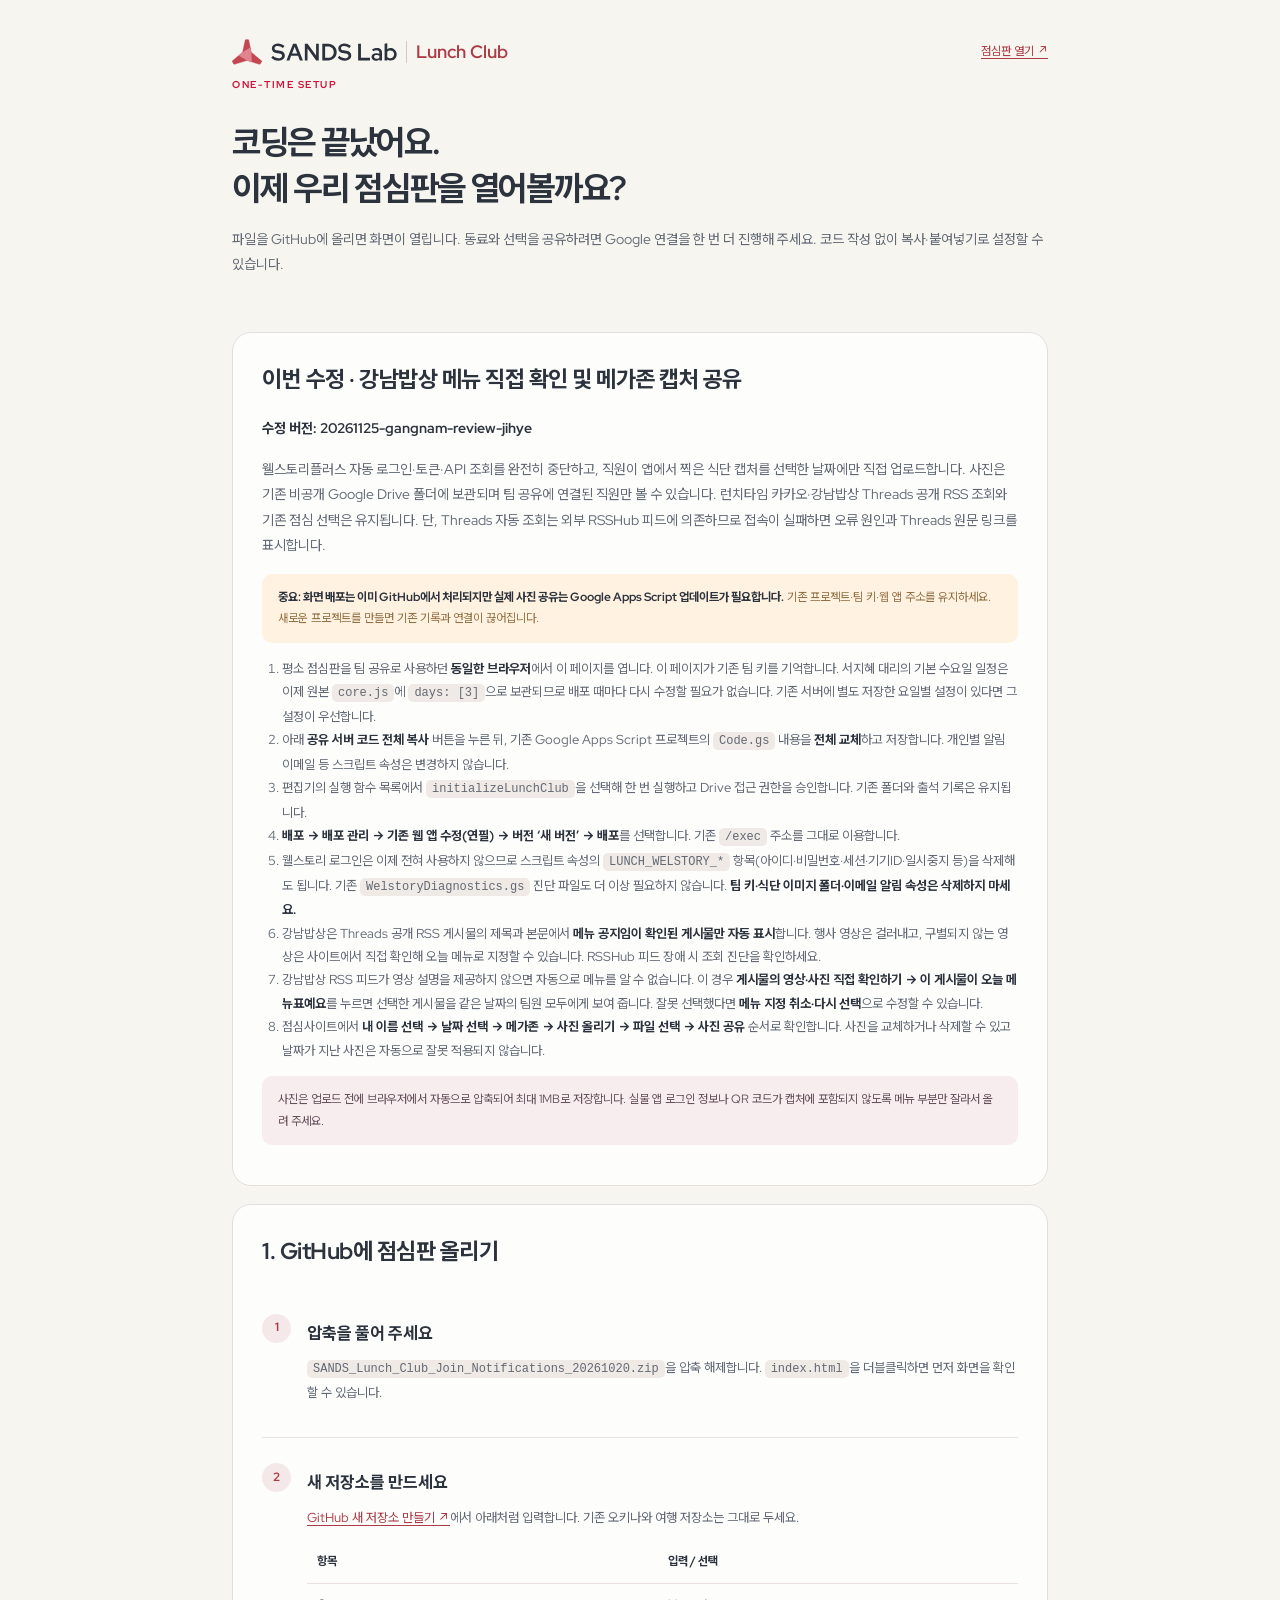
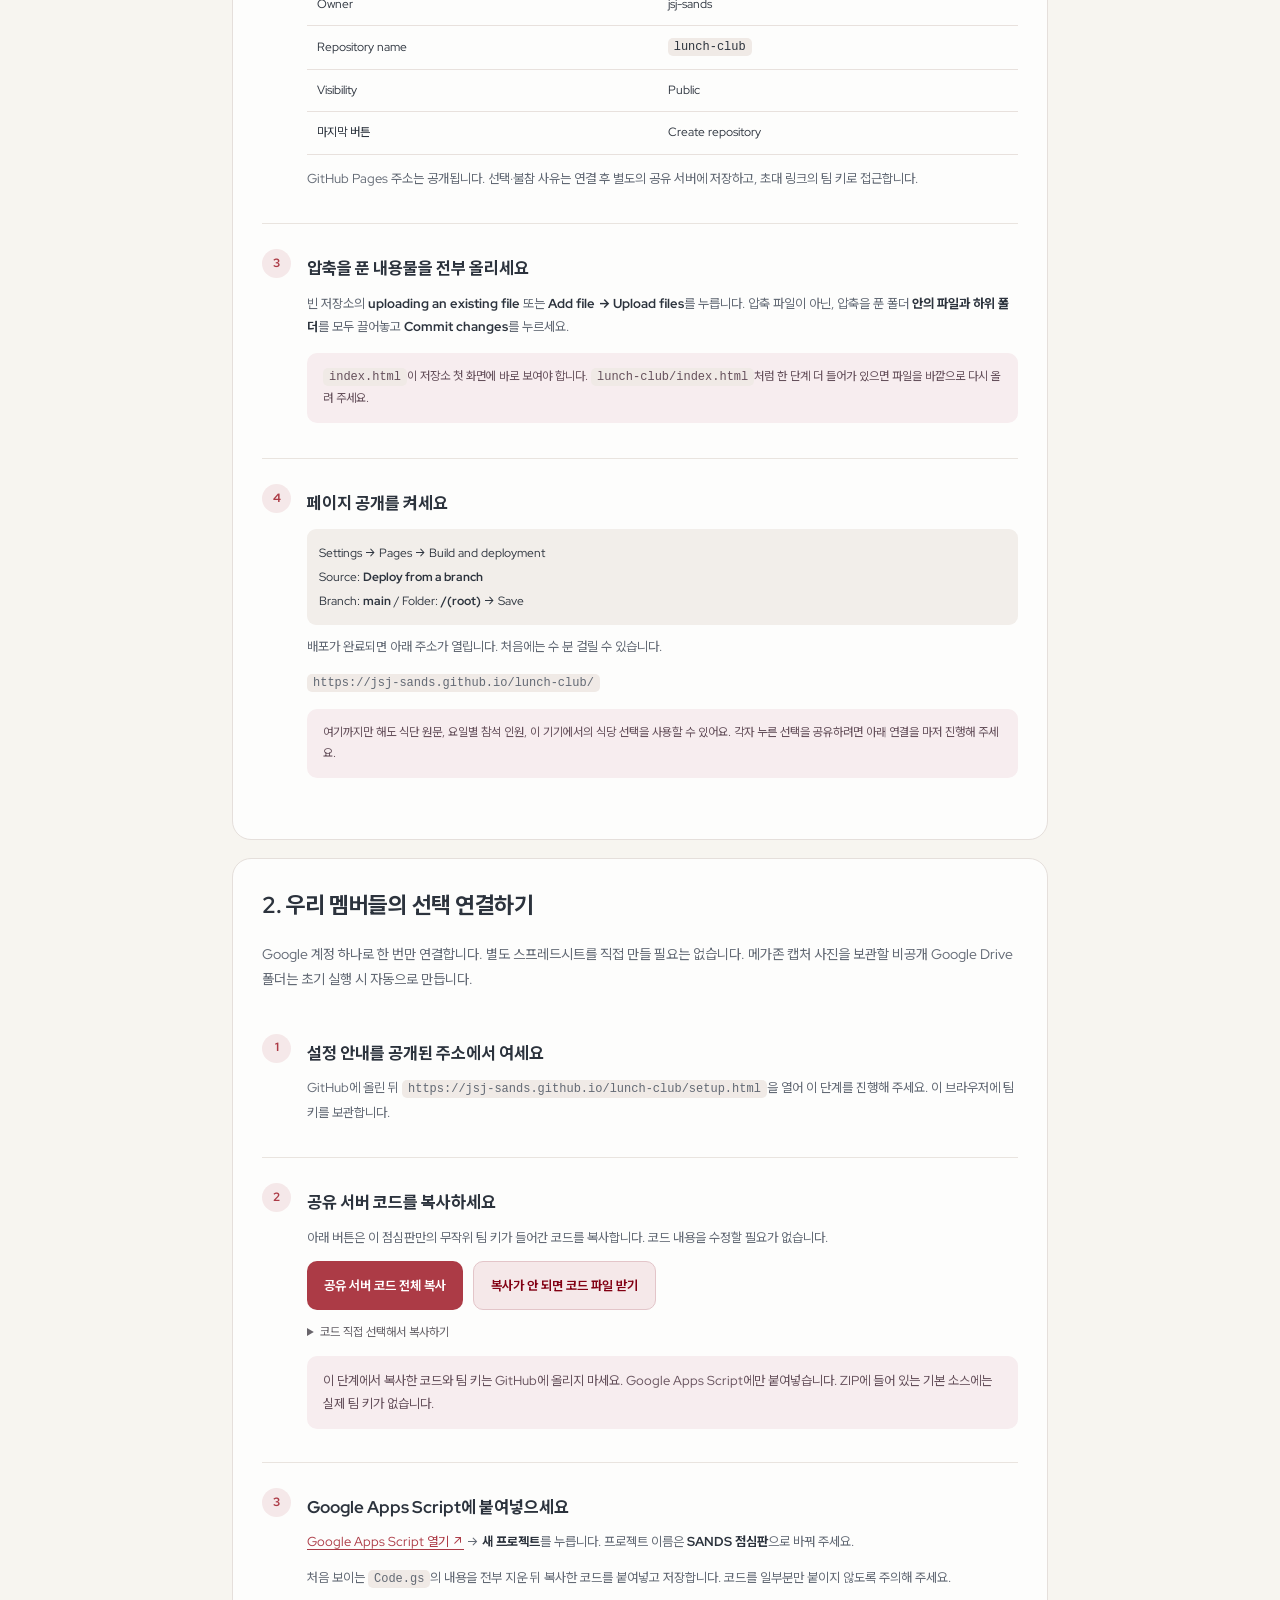
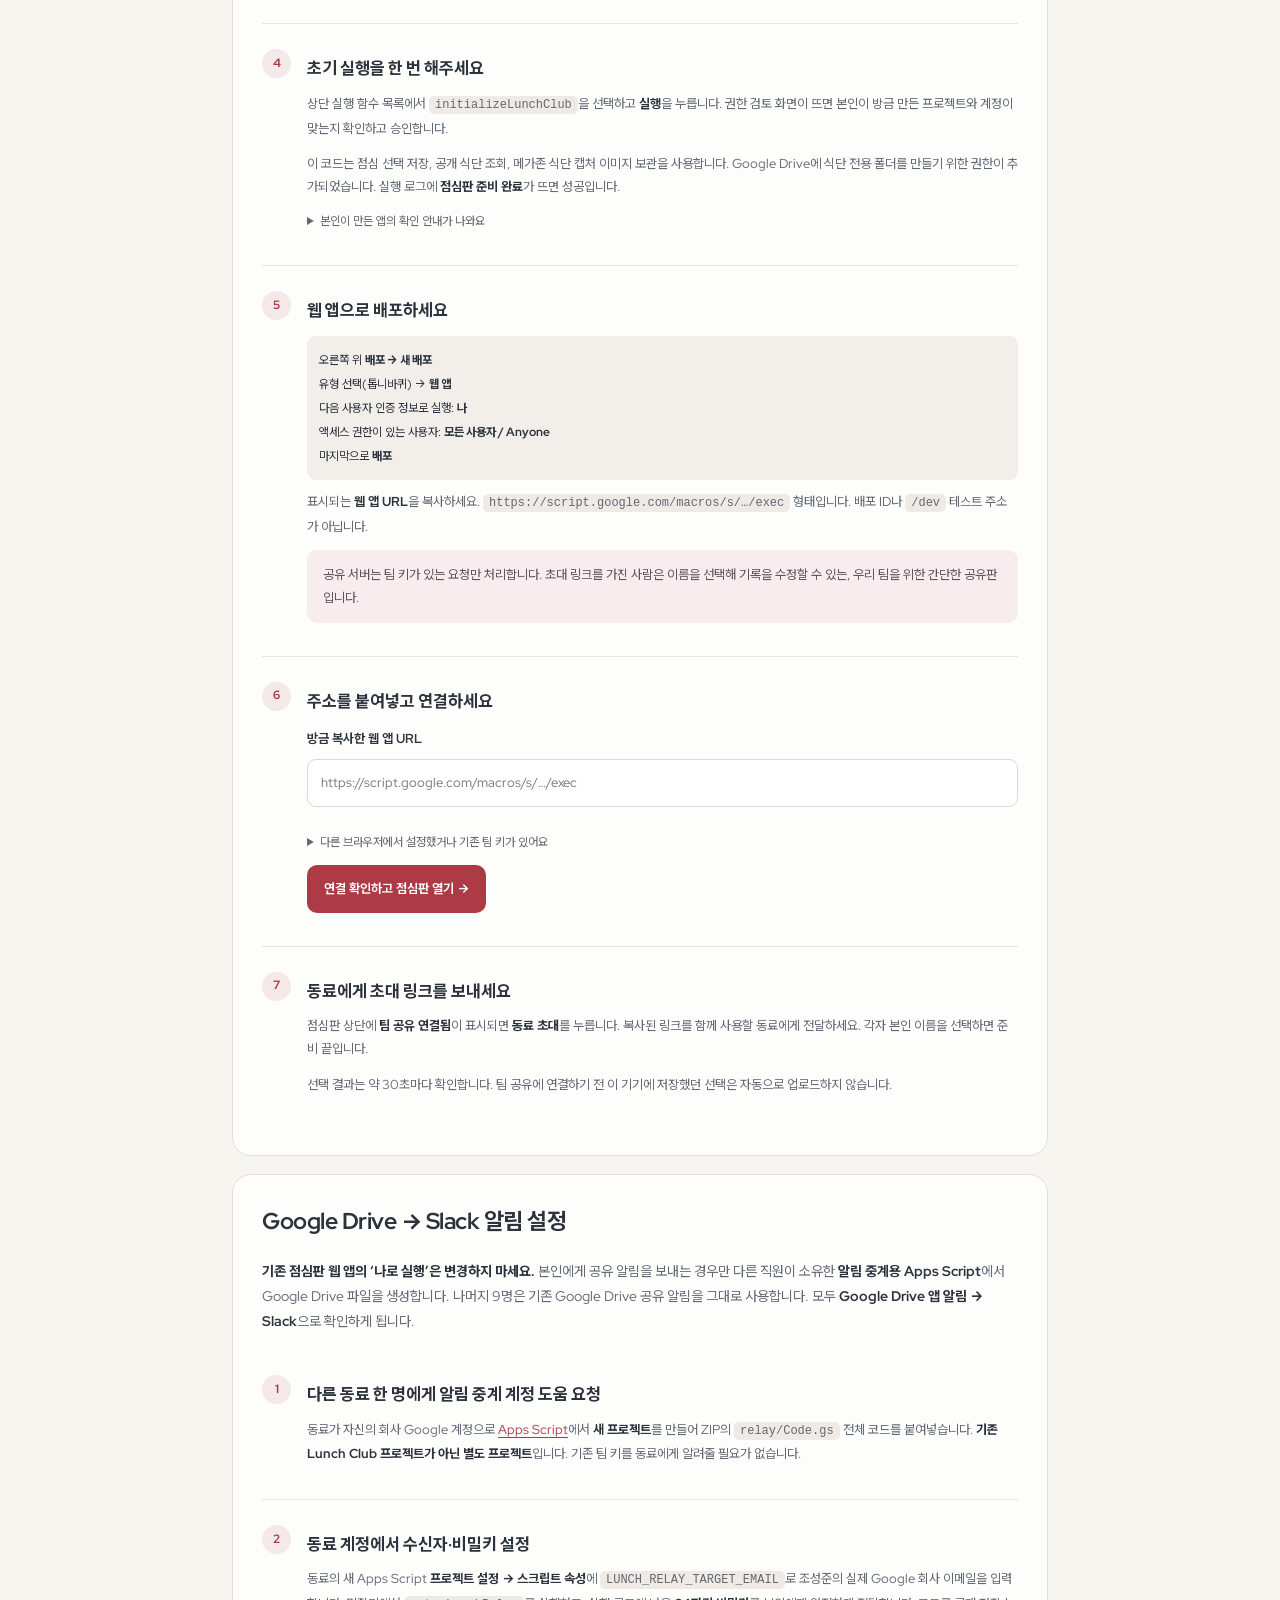
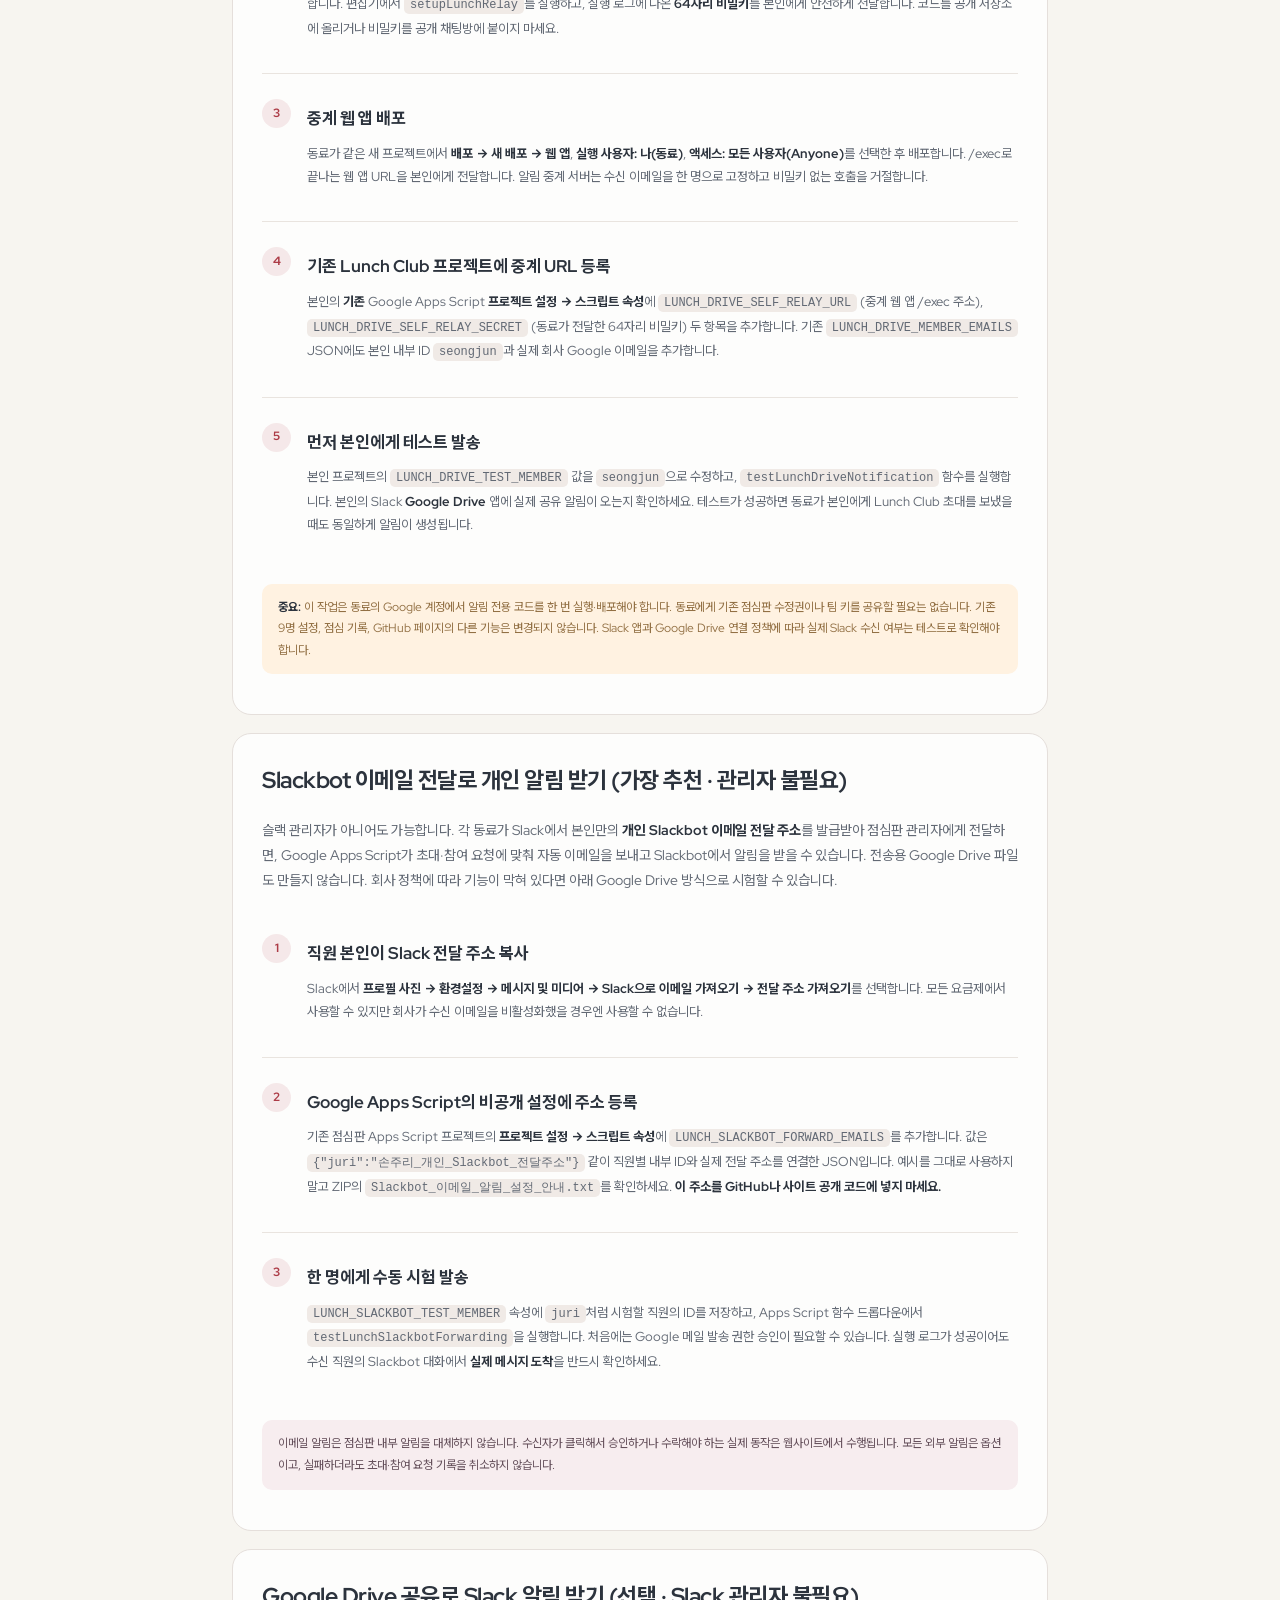
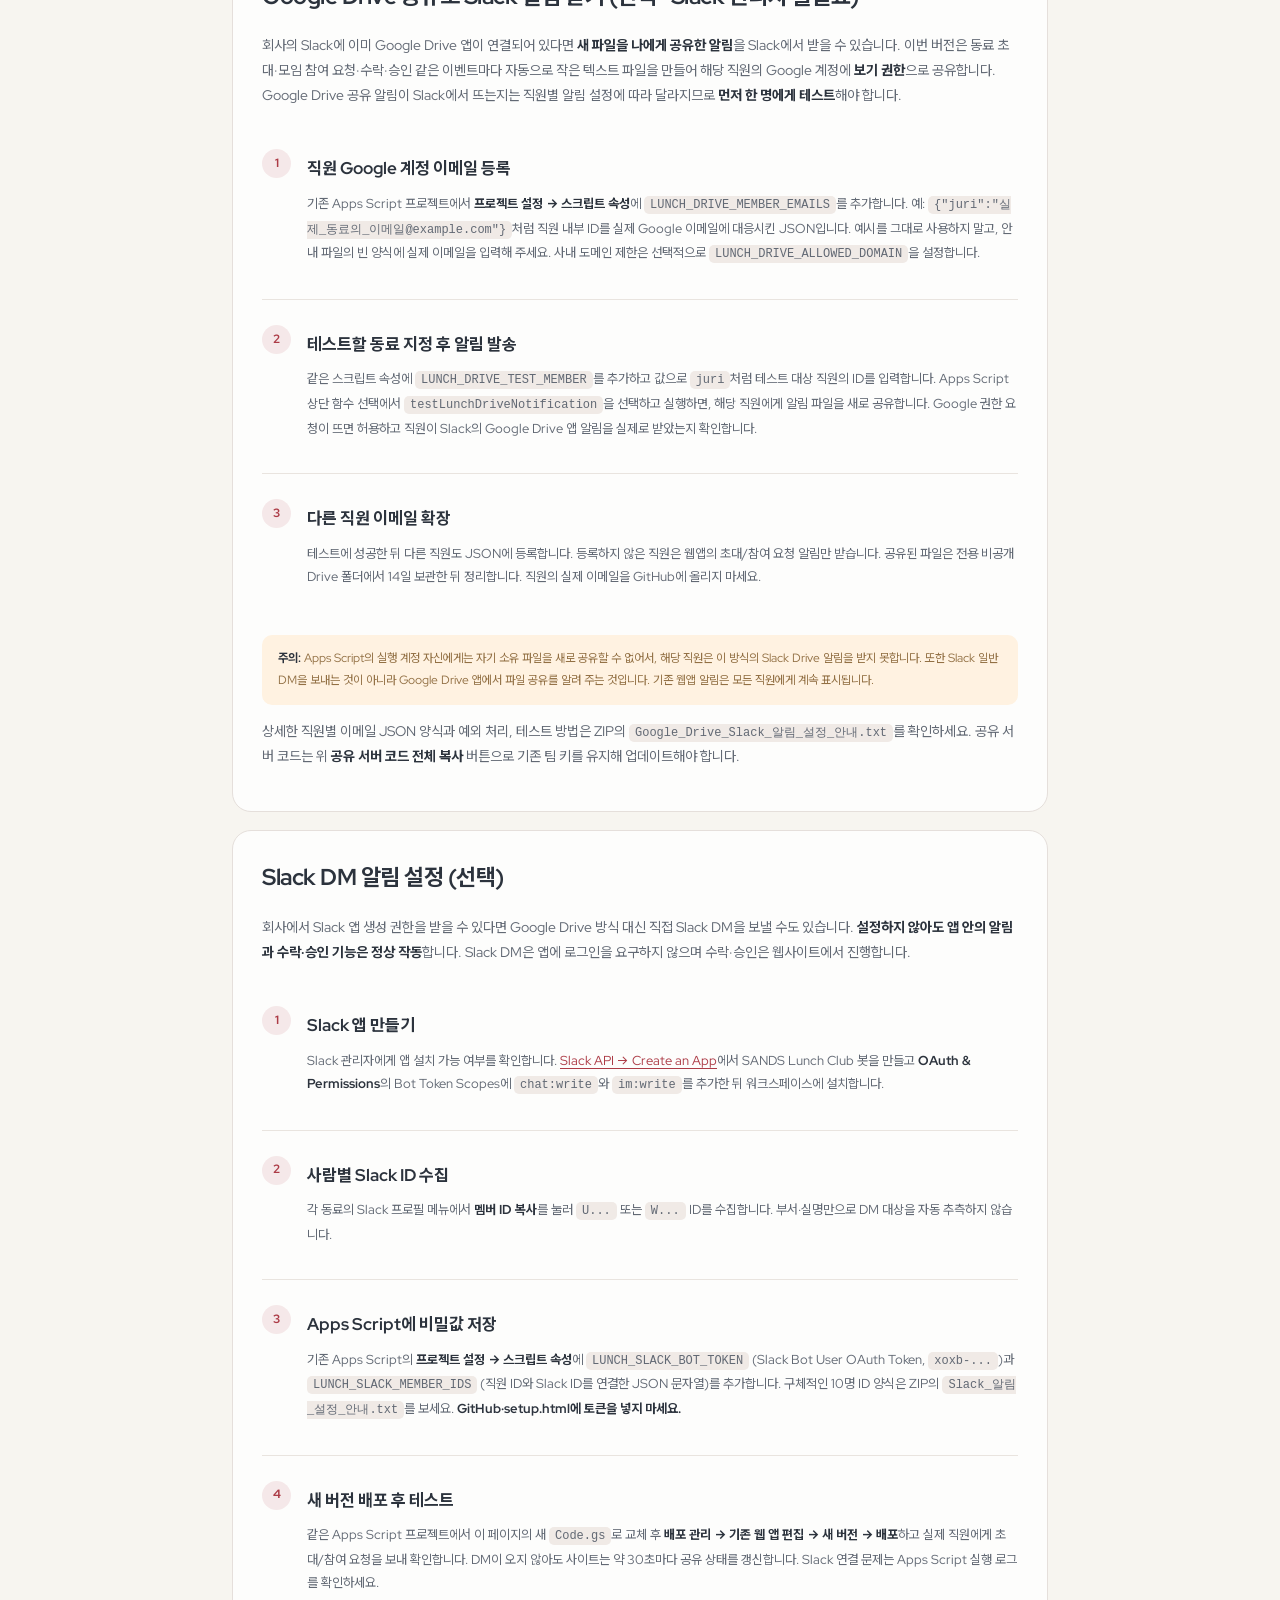
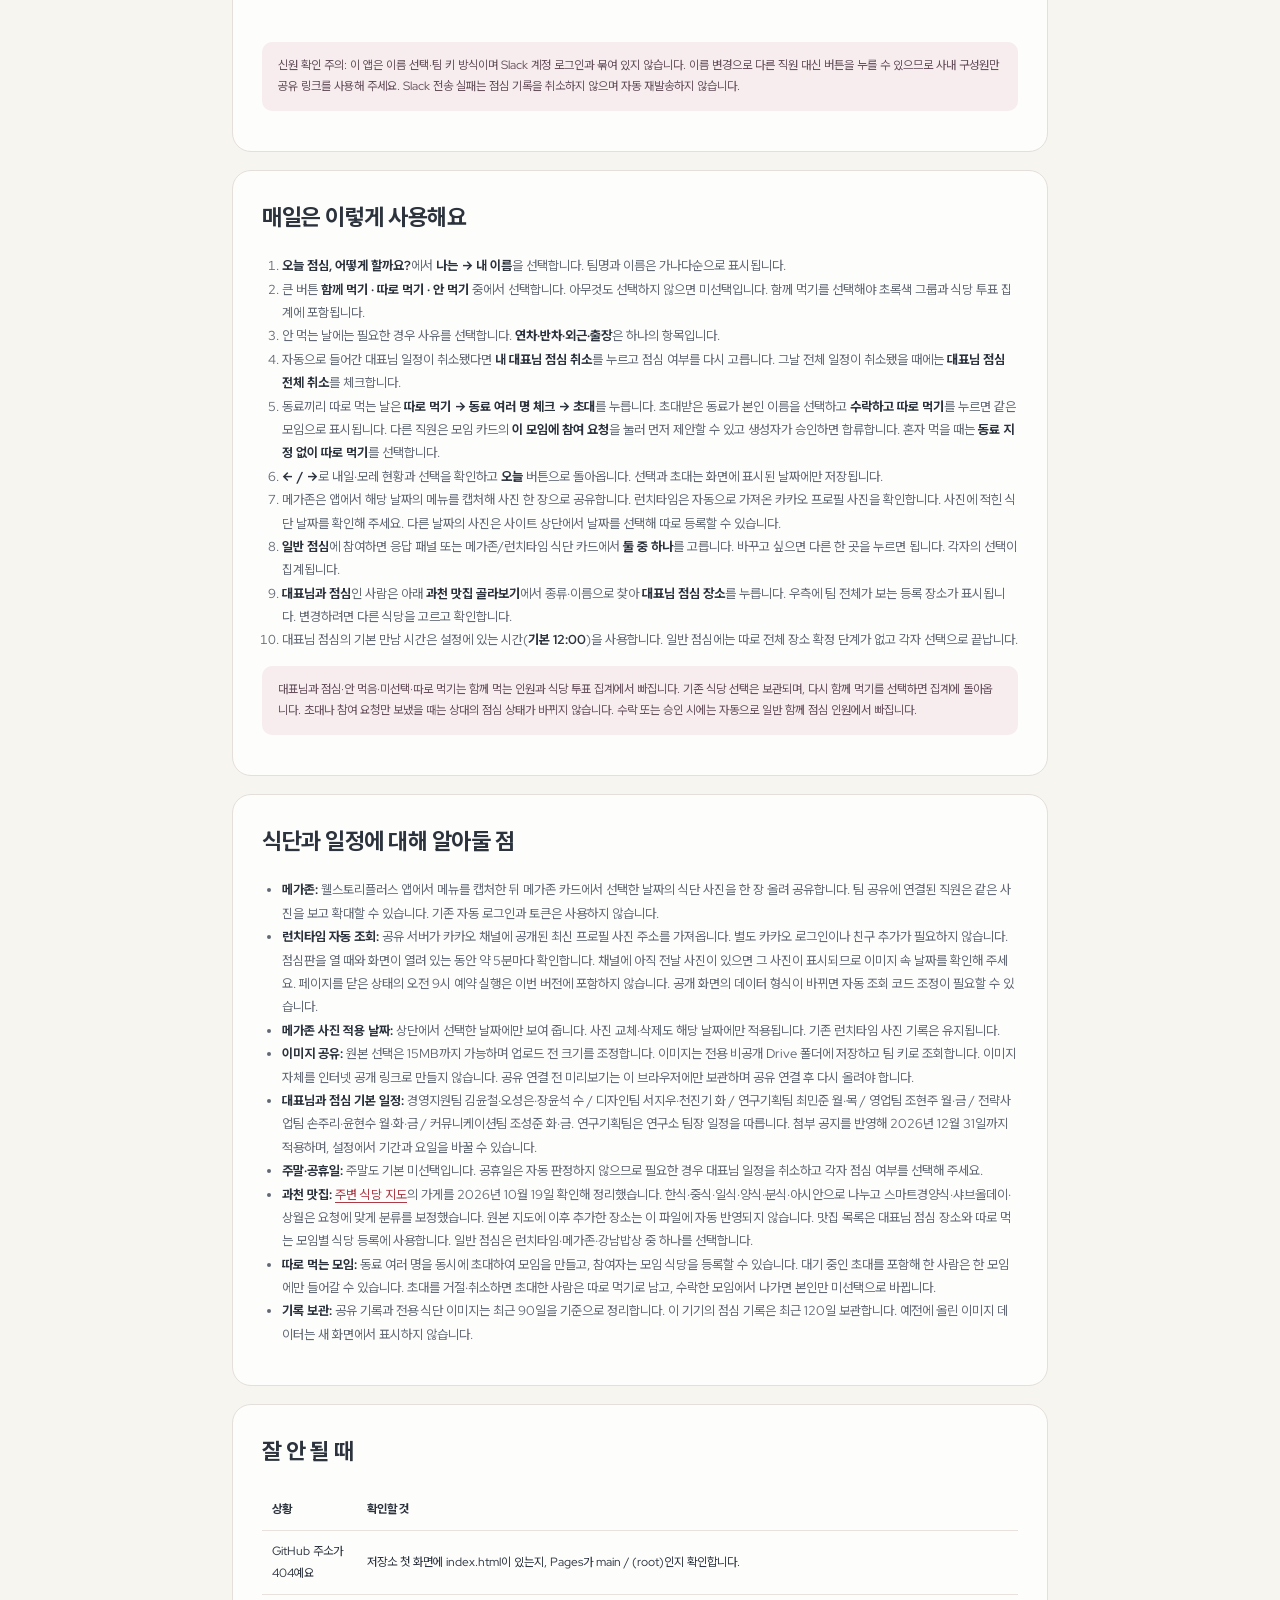
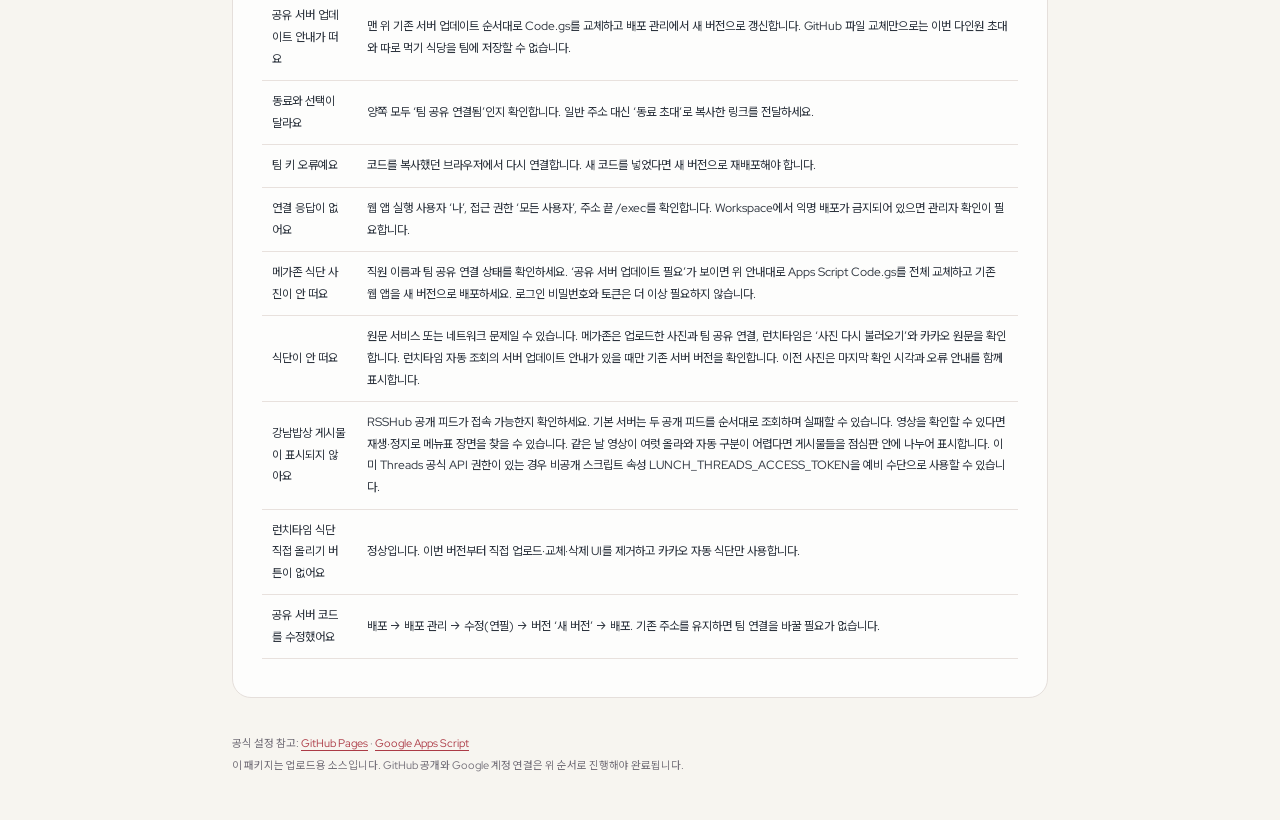
==== commit 6a0d37ea: "Restore useful Gangnambab menu review and persist Jihye's Wednesday default Include readable RSS des" ====
--- a/setup.html
+++ b/setup.html
@@ -9,17 +9,18 @@
 <header><a class="brand" href="./" aria-label="SANDS Lab Lunch Club 홈"><img class="brand-symbol" src="assets/sands-symbol.svg?v=20261020-join-alerts" width="30" height="30" alt=""><img class="brand-wordmark" src="assets/sands-wordmark.svg?v=20261020-join-alerts" width="126" height="28" alt="SANDS Lab"><span class="brand-divider" aria-hidden="true"></span><span class="brand-product">Lunch Club</span></a><a href="index.html">점심판 열기 ↗</a></header>
 <div class="intro"><p class="tag">ONE-TIME SETUP</p><h1>코딩은 끝났어요.<br>이제 우리 점심판을 열어볼까요?</h1><p>파일을 GitHub에 올리면 화면이 열립니다. 동료와 선택을 공유하려면 Google 연결을 한 번 더 진행해 주세요. 코드 작성 없이 복사·붙여넣기로 설정할 수 있습니다.</p></div>
 <section id="update">
-<h2>이번 수정 · 메가존 식단을 캡처 사진으로 공유하기</h2>
-<p><strong>수정 버전: 20261125-menu-screening</strong></p>
+<h2>이번 수정 · 강남밥상 메뉴 직접 확인 및 메가존 캡처 공유</h2>
+<p><strong>수정 버전: 20261125-gangnam-review-jihye</strong></p>
 <p>웰스토리플러스 자동 로그인·토큰·API 조회를 완전히 중단하고, 직원이 앱에서 찍은 식단 캡처를 선택한 날짜에만 직접 업로드합니다. 사진은 기존 비공개 Google Drive 폴더에 보관되며 팀 공유에 연결된 직원만 볼 수 있습니다. 런치타임 카카오·강남밥상 Threads 공개 RSS 조회와 기존 점심 선택은 유지됩니다. 단, Threads 자동 조회는 외부 RSSHub 피드에 의존하므로 접속이 실패하면 오류 원인과 Threads 원문 링크를 표시합니다.</p>
 <div class="note warn"><strong>중요: 화면 배포는 이미 GitHub에서 처리되지만 실제 사진 공유는 Google Apps Script 업데이트가 필요합니다.</strong> 기존 프로젝트·팀 키·웹 앱 주소를 유지하세요. 새로운 프로젝트를 만들면 기존 기록과 연결이 끊어집니다.</div>
 <ol>
-<li>평소 점심판을 팀 공유로 사용하던 <strong>동일한 브라우저</strong>에서 이 페이지를 엽니다. 이 페이지가 기존 팀 키를 기억합니다.</li>
+<li>평소 점심판을 팀 공유로 사용하던 <strong>동일한 브라우저</strong>에서 이 페이지를 엽니다. 이 페이지가 기존 팀 키를 기억합니다. 서지혜 대리의 기본 수요일 일정은 이제 원본 <code>core.js</code>에 <code>days: [3]</code>으로 보관되므로 배포 때마다 다시 수정할 필요가 없습니다. 기존 서버에 별도 저장한 요일별 설정이 있다면 그 설정이 우선합니다.</li>
 <li>아래 <strong>공유 서버 코드 전체 복사</strong> 버튼을 누른 뒤, 기존 Google Apps Script 프로젝트의 <code>Code.gs</code> 내용을 <strong>전체 교체</strong>하고 저장합니다. 개인별 알림 이메일 등 스크립트 속성은 변경하지 않습니다.</li>
 <li>편집기의 실행 함수 목록에서 <code>initializeLunchClub</code>을 선택해 한 번 실행하고 Drive 접근 권한을 승인합니다. 기존 폴더와 출석 기록은 유지됩니다.</li>
 <li><strong>배포 → 배포 관리 → 기존 웹 앱 수정(연필) → 버전 ‘새 버전’ → 배포</strong>를 선택합니다. 기존 <code>/exec</code> 주소를 그대로 이용합니다.</li>
 <li>웰스토리 로그인은 이제 전혀 사용하지 않으므로 스크립트 속성의 <code>LUNCH_WELSTORY_*</code> 항목(아이디·비밀번호·세션·기기ID·일시중지 등)을 삭제해도 됩니다. 기존 <code>WelstoryDiagnostics.gs</code> 진단 파일도 더 이상 필요하지 않습니다. <strong>팀 키·식단 이미지 폴더·이메일 알림 속성은 삭제하지 마세요.</strong></li>
-<li>강남밥상은 Threads 공개 RSS 게시물의 제목·설명에서 <strong>메뉴 공지임이 확인된 게시물만 자동 표시</strong>합니다. 행사·할인·식권 홍보 영상과 설명이 없는 짧은 영상은 자동으로 식단 처리하지 않습니다. 확인이 어려우면 원문 게시물 링크를 표시합니다. RSSHub 피드 장애 시에는 조회 진단을 확인하세요.</li>
+<li>강남밥상은 Threads 공개 RSS 게시물의 제목과 본문에서 <strong>메뉴 공지임이 확인된 게시물만 자동 표시</strong>합니다. 행사 영상은 걸러내고, 구별되지 않는 영상은 사이트에서 직접 확인해 오늘 메뉴로 지정할 수 있습니다. RSSHub 피드 장애 시 조회 진단을 확인하세요.</li>
+<li>강남밥상 RSS 피드가 영상 설명을 제공하지 않으면 자동으로 메뉴를 알 수 없습니다. 이 경우 <strong>게시물의 영상·사진 직접 확인하기 → 이 게시물이 오늘 메뉴표예요</strong>를 누르면 선택한 게시물을 같은 날짜의 팀원 모두에게 보여 줍니다. 잘못 선택했다면 <strong>메뉴 지정 취소·다시 선택</strong>으로 수정할 수 있습니다.</li>
 <li>점심사이트에서 <strong>내 이름 선택 → 날짜 선택 → 메가존 → 사진 올리기 → 파일 선택 → 사진 공유</strong> 순서로 확인합니다. 사진을 교체하거나 삭제할 수 있고 날짜가 지난 사진은 자동으로 잘못 적용되지 않습니다.</li>
 </ol>
 <p class="note">사진은 업로드 전에 브라우저에서 자동으로 압축되어 최대 1MB로 저장합니다. 실물 앱 로그인 정보나 QR 코드가 캡처에 포함되지 않도록 메뉴 부분만 잘라서 올려 주세요.</p>
@@ -88,7 +89,7 @@
     { id: 'minjun', name: '최민준', team: '연구기획팀', days: [1, 4], color: 'blue' },
     { id: 'seongeun', name: '오성은', team: '경영지원팀', days: [3], color: 'green' },
     { id: 'yunseok', name: '장윤석', team: '경영지원팀', days: [3], color: 'green' },
-    { id: 'jihye', name: '서지혜', team: '경영지원팀', days: [], color: 'green' },
+    { id: 'jihye', name: '서지혜', team: '경영지원팀', days: [3], color: 'green' },
     { id: 'jiwoo', name: '서지우', team: '디자인팀', days: [2], color: 'amber' },
     { id: 'hyunju', name: '조현주', team: '영업팀', days: [1, 5], color: 'coral' }
   ];
@@ -646,7 +647,12 @@
       const imgUrl = image ? attr(image[0], 'src') : '';
       const title = elementContent(raw, 'title');
       const pub = elementContent(raw, 'pubDate');
-      return { username: ACCOUNT, timestamp: pub, permalink: postUrl, text: title, media_type: media.length ? 'VIDEO' : imgUrl ? 'IMAGE' : 'TEXT_POST',
+      // RSSHub's title is frequently just "@gangnambab"; inspect the public
+      // description's readable caption text as well (never expose raw HTML).
+      const descriptionText = desc.replace(/<video\b[^>]*>[\s\S]*?<\/video>/gi, ' ')
+        .replace(/<img\b[^>]*>/gi, ' ').replace(/<[^>]*>/g, ' ')
+        .replace(/\s+/g, ' ').trim().slice(0, 240);
+      return { username: ACCOUNT, timestamp: pub, permalink: postUrl, text: (title + ' ' + descriptionText).trim(), media_type: media.length ? 'VIDEO' : imgUrl ? 'IMAGE' : 'TEXT_POST',
         media_url: media.length ? media[0].videoUrl : imgUrl, thumbnail_url: media.length ? media[0].posterUrl : '', is_quote_post: false };
     }) };
   }
@@ -858,8 +864,8 @@
 }
 // Gangnambab: best-effort lookup of PUBLIC Threads posts through trusted RSSHub
 // feeds. No Welstory session, Threads login, cookies or end-user credentials.
-const GANGNAM_MENU_VERSION = '20261125-menu-screening';
-const GANGNAM_MENU_CACHE_PREFIX = 'lunch_gangnam_menu_v3_';
+const GANGNAM_MENU_VERSION = '20261125-gangnam-review';
+const GANGNAM_MENU_CACHE_PREFIX = 'lunch_gangnam_menu_v4_';
 const GANGNAM_MENU_MIN_REFRESH_MS = 60000;
 const GANGNAM_MENU_CACHE_TTL = 180;
 const GANGNAM_MENU_RSS_DEFAULTS = [
@@ -873,12 +879,54 @@
   if (!match || !GANGNAM_MENU_RSS_HOSTS.includes(match[1].toLowerCase())) return null;
   return { url: url.trim(), source: match[1].toLowerCase() };
 }
+const GANGNAM_PICK_PREFIX = 'LUNCH_GANGNAM_PICK_';
+function gangnamValidPick_(pick, date) {
+  if (!pick || typeof pick !== 'object' || !['image', 'video'].includes(pick.kind) ||
+      typeof pick.postUrl !== 'string' || typeof pick.publishedAt !== 'string' ||
+      typeof pick.selectedBy !== 'string' || !LunchCore.MEMBERS.some(m => m.id === pick.selectedBy) ||
+      !LunchThreadsMenu.validPostURL(pick.postUrl) || LunchThreadsMenu.seoulDate(pick.publishedAt) !== date) return false;
+  const media = pick.kind === 'video' ? pick.videoUrl : pick.imageUrl;
+  return typeof media === 'string' && media.length < 3000 && LunchThreadsMenu.validMediaURL(media);
+}
+function gangnamChoosePick_(properties, date, op) {
+  if (typeof LunchThreadsMenu === 'undefined') throw new Error('Threads 메뉴 소스를 찾지 못했어요.');
+  const p = op.payload || {}, kind = p.kind;
+  if (!['image','video'].includes(kind) || typeof p.postUrl !== 'string' ||
+      typeof p.publishedAt !== 'string' || p.publishedAt.length > 80 ||
+      !LunchThreadsMenu.validPostURL(p.postUrl) || LunchThreadsMenu.seoulDate(p.publishedAt) !== date)
+    throw new Error('해당 날짜의 Threads 게시물을 다시 확인해 주세요.');
+  const media = kind === 'video' ? p.videoUrl : p.imageUrl;
+  if (typeof media !== 'string' || media.length > 3000 || !LunchThreadsMenu.validMediaURL(media))
+    throw new Error('게시물 사진·영상 주소를 확인해 주세요.');
+  const verified = {
+    kind, postUrl: p.postUrl, publishedAt: p.publishedAt,
+    videoUrl: kind === 'video' ? media : '', imageUrl: kind === 'image' ? media : '',
+    posterUrl: LunchThreadsMenu.validImageURL(p.posterUrl) ? p.posterUrl : '',
+    selectedBy: op.actor, selectedAt: new Date().toISOString()
+  };
+  properties.setProperty(GANGNAM_PICK_PREFIX + date, JSON.stringify(verified));
+}
+function gangnamClearPick_(properties, date) {
+  properties.deleteProperty(GANGNAM_PICK_PREFIX + date);
+}
+function gangnamPickedResponse_(all, date) {
+  let pick;
+  try { pick = JSON.parse(all[GANGNAM_PICK_PREFIX + date] || 'null'); } catch (_) { pick = null; }
+  if (!gangnamValidPick_(pick, date)) return null;
+  return { ok: true, date, version: GANGNAM_MENU_VERSION, confidence: 'manual',
+    kind: pick.kind, imageUrl: pick.imageUrl, videoUrl: pick.videoUrl, posterUrl: pick.posterUrl,
+    postUrl: pick.postUrl, publishedAt: pick.publishedAt, checkedAt: pick.selectedAt,
+    selectedBy: pick.selectedBy, source: LunchThreadsMenu.PAGE };
+}
 function gangnamMenuResponse_(date, force) {
   const checkedAt = new Date().toISOString(), today = LunchCore.today();
   const base = { ok: false, date: date, checkedAt: checkedAt, version: GANGNAM_MENU_VERSION };
   if (date > today) return Object.assign({}, base, { reason: 'future_date' });
   if (date < LunchCore.shiftDate(today, -7)) return Object.assign({}, base, { reason: 'outside_range' });
   if (typeof LunchThreadsMenu === 'undefined') return Object.assign({}, base, { reason: 'feed_unavailable', diagnostics: { failure: 'threads_module_missing' } });
+  const all = PropertiesService.getScriptProperties().getProperties();
+  const chosenByTeam = gangnamPickedResponse_(all, date);
+  if (chosenByTeam) return chosenByTeam;
   const cacheKey = GANGNAM_MENU_CACHE_PREFIX + date;
   let cache;
   try { cache = CacheService.getScriptCache(); } catch (_) { cache = null; }
@@ -889,7 +937,6 @@
           (!force || Date.now() - Date.parse(saved.checkedAt) < GANGNAM_MENU_MIN_REFRESH_MS)) return saved;
     } catch (_) {}
   }
-  const all = PropertiesService.getScriptProperties().getProperties();
   const custom = typeof all.LUNCH_THREADS_RSS_FEED_URL === 'string' ? all.LUNCH_THREADS_RSS_FEED_URL.trim() : '';
   const requested = custom ? [custom] : GANGNAM_MENU_RSS_DEFAULTS;
   const sources = requested.map(gangnamFeedParts_);
@@ -1144,6 +1191,9 @@
     Object.keys(all).filter(k => k === prefix || k.startsWith(prefix + '_')).forEach(k => properties.deleteProperty(k));
   });
   pruneMenuImages_(properties, all, keepDate);
+  Object.keys(all).filter(k => /^LUNCH_GANGNAM_PICK_20\d{2}-\d{2}-\d{2}$/.test(k) &&
+    k.slice(GANGNAM_PICK_PREFIX.length) < LunchCore.shiftDate(today, -14))
+    .forEach(k => properties.deleteProperty(k));
 }
 function slackNotices_(op, before, after, date) {
   const memberName = id => (LunchCore.MEMBERS.find(item => item.id === id) || {}).name || '';
@@ -1357,7 +1407,7 @@
   if (!dates.includes(date)) dates.push(date);
   const days = {}; dates.forEach(d => { days[d] = getRecord_(all, d).data; });
   const receipt = receiptId ? getRecord_(all, date).receipts[receiptId] || null : null;
-  return { ok: true, serverVersion: 7, features: { menuImages: true, menuImageDelete: true, megaPhotos: true, explicitAttendance: true, lunchPairs: true, kakaoProfile: true, ceoVenue: true, separateGroups: true, separateVenues: true, joinRequests: true, gangnamMenu: true }, days: days, menuImages: menuImageState_(all, date, dates), settings: cfg.settings, configRevision: cfg.revision, receipt: receipt, serverTime: new Date().toISOString() };
+  return { ok: true, serverVersion: 7, features: { menuImages: true, menuImageDelete: true, megaPhotos: true, explicitAttendance: true, lunchPairs: true, kakaoProfile: true, ceoVenue: true, separateGroups: true, separateVenues: true, joinRequests: true, gangnamMenu: true, gangnamManualPick: true }, days: days, menuImages: menuImageState_(all, date, dates), settings: cfg.settings, configRevision: cfg.revision, receipt: receipt, serverTime: new Date().toISOString() };
 }
 function doGet(e) {
   const p = (e || {}).parameter || {}, callback = p.callback || '';
@@ -1390,6 +1440,8 @@
     try {
       if (body.op.type === 'menuImageUpload') uploadMenuImage_(properties, all, body.date, body.op);
       else if (body.op.type === 'menuImageDelete') deleteMenuImage_(properties, all, body.date, body.op);
+      else if (body.op.type === 'gangnamPick') gangnamChoosePick_(properties, body.date, body.op);
+      else if (body.op.type === 'gangnamClear') gangnamClearPick_(properties, body.date);
       else if (body.op.type === 'settings') {
         const p = body.op.payload || {};
         if (body.configRevision !== cfg.revision) throw new Error('다른 멤버가 기본 일정을 먼저 바꿨어요. 설정을 다시 열어 저장해 주세요.');
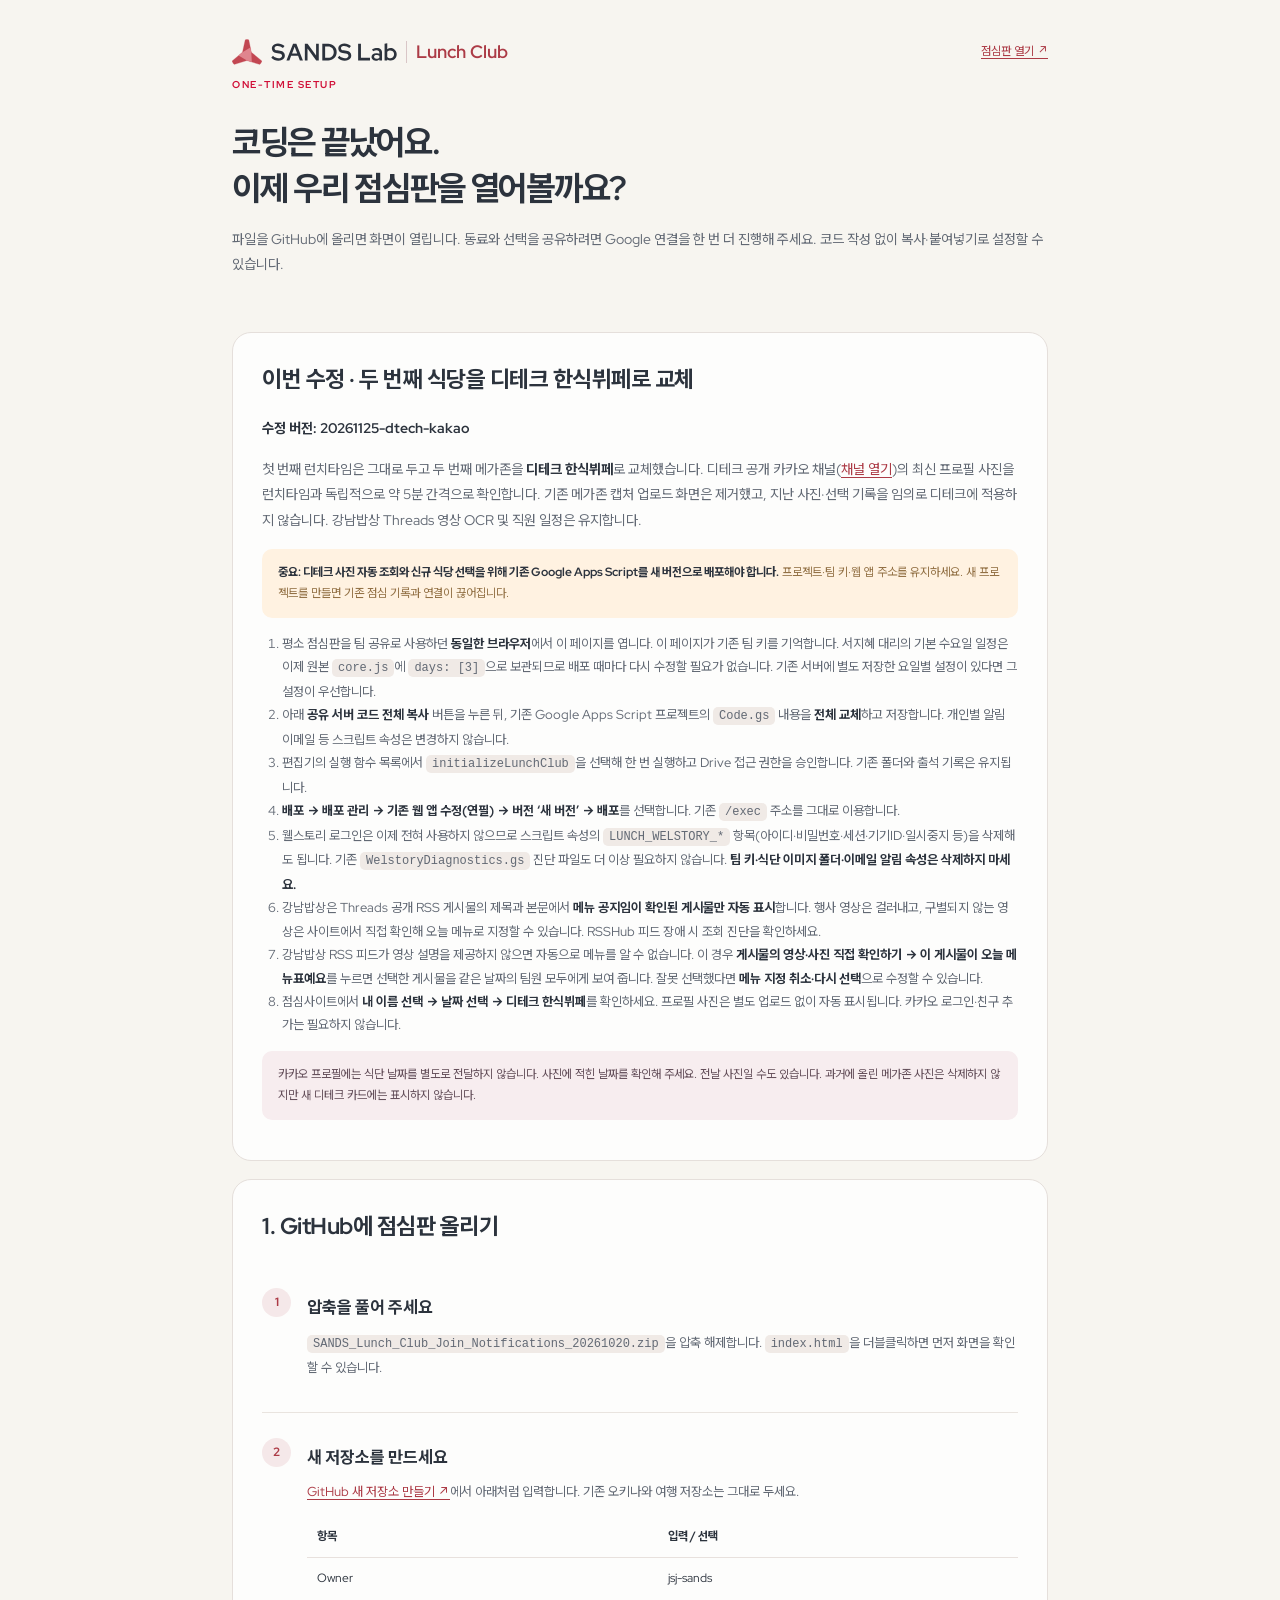
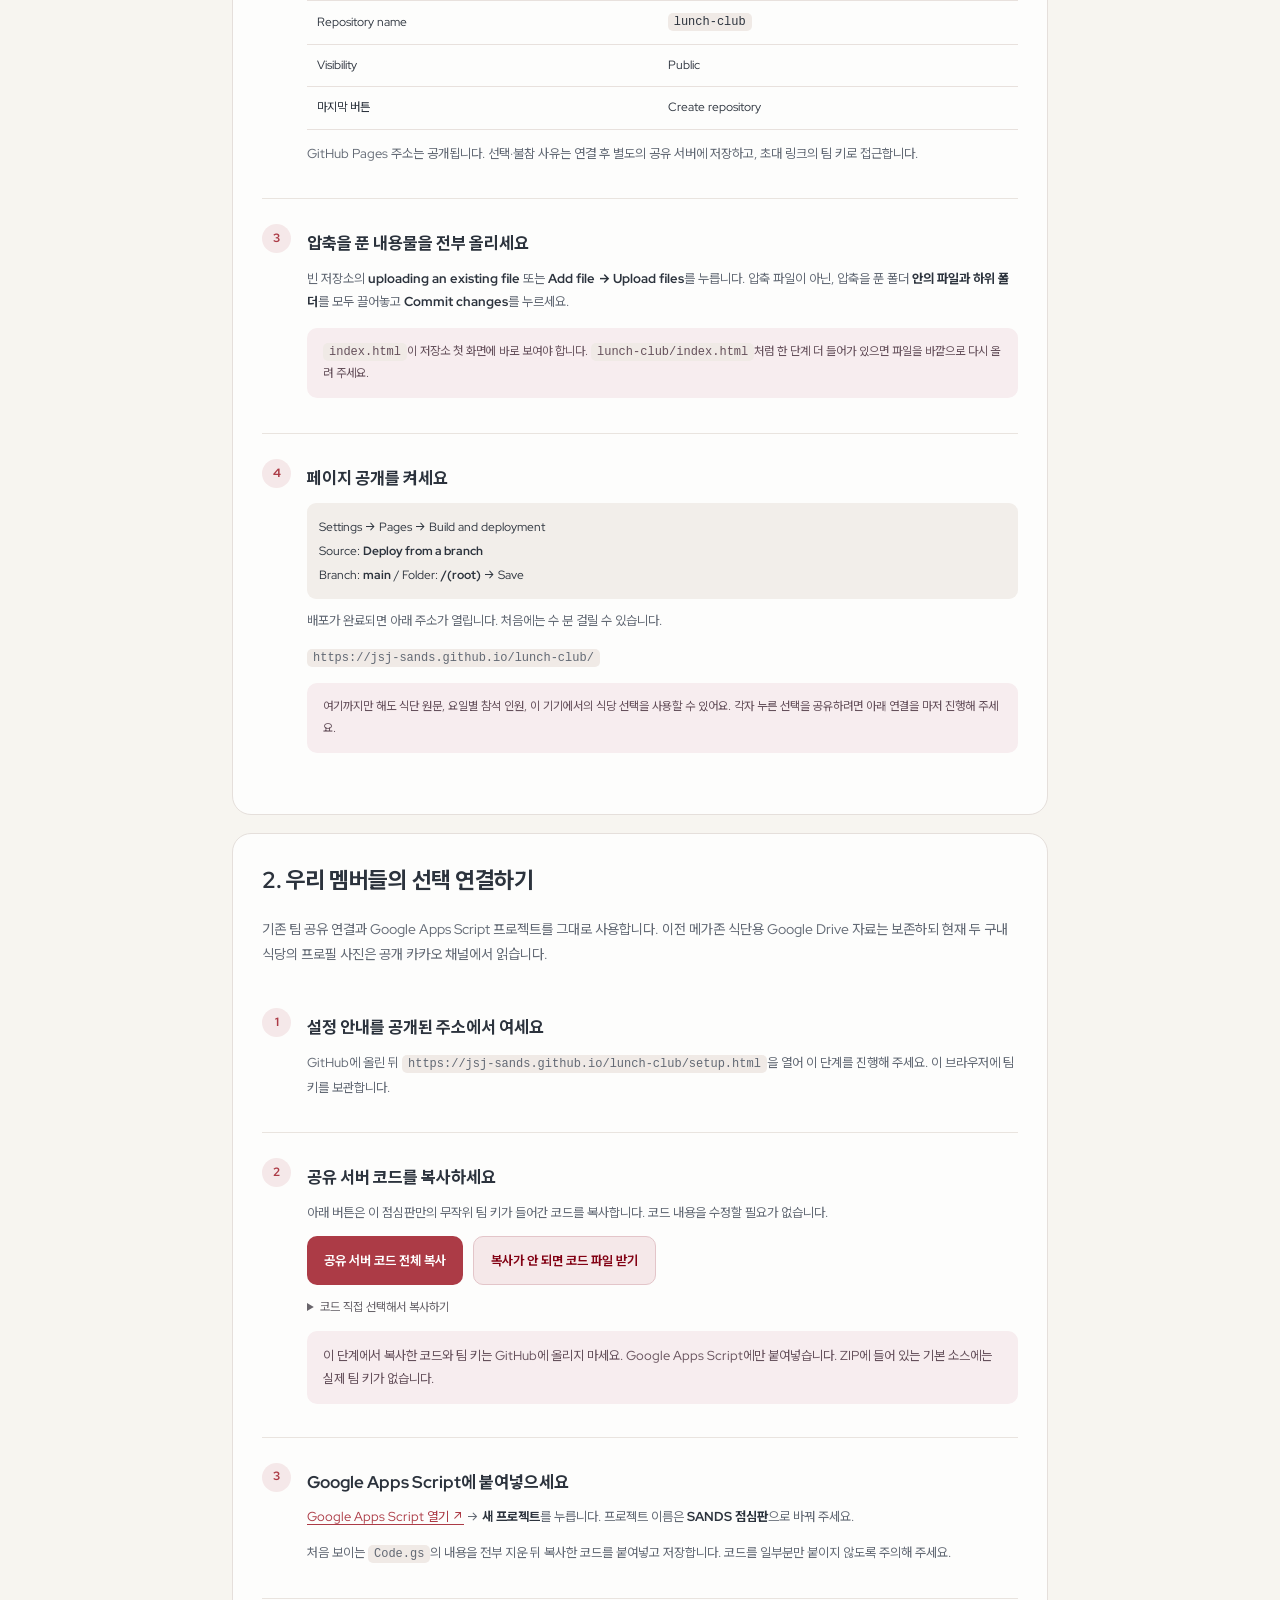
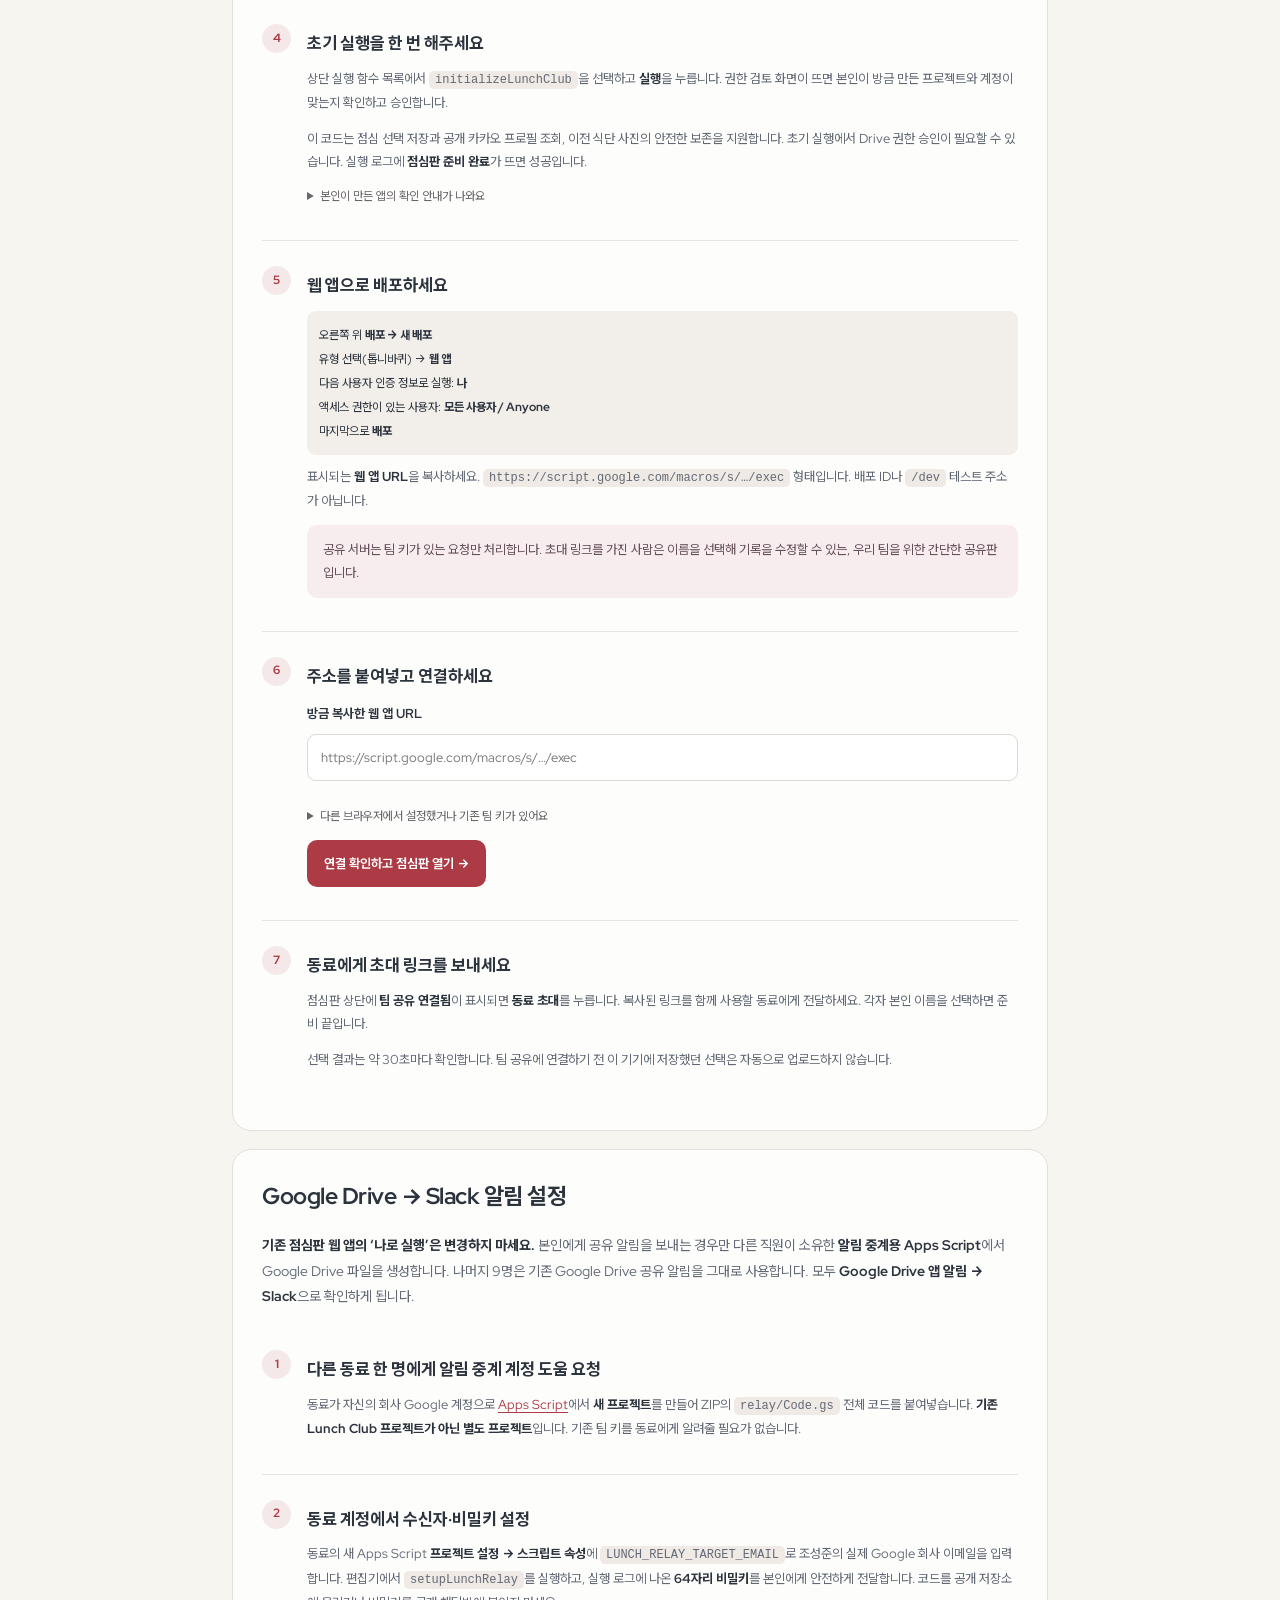
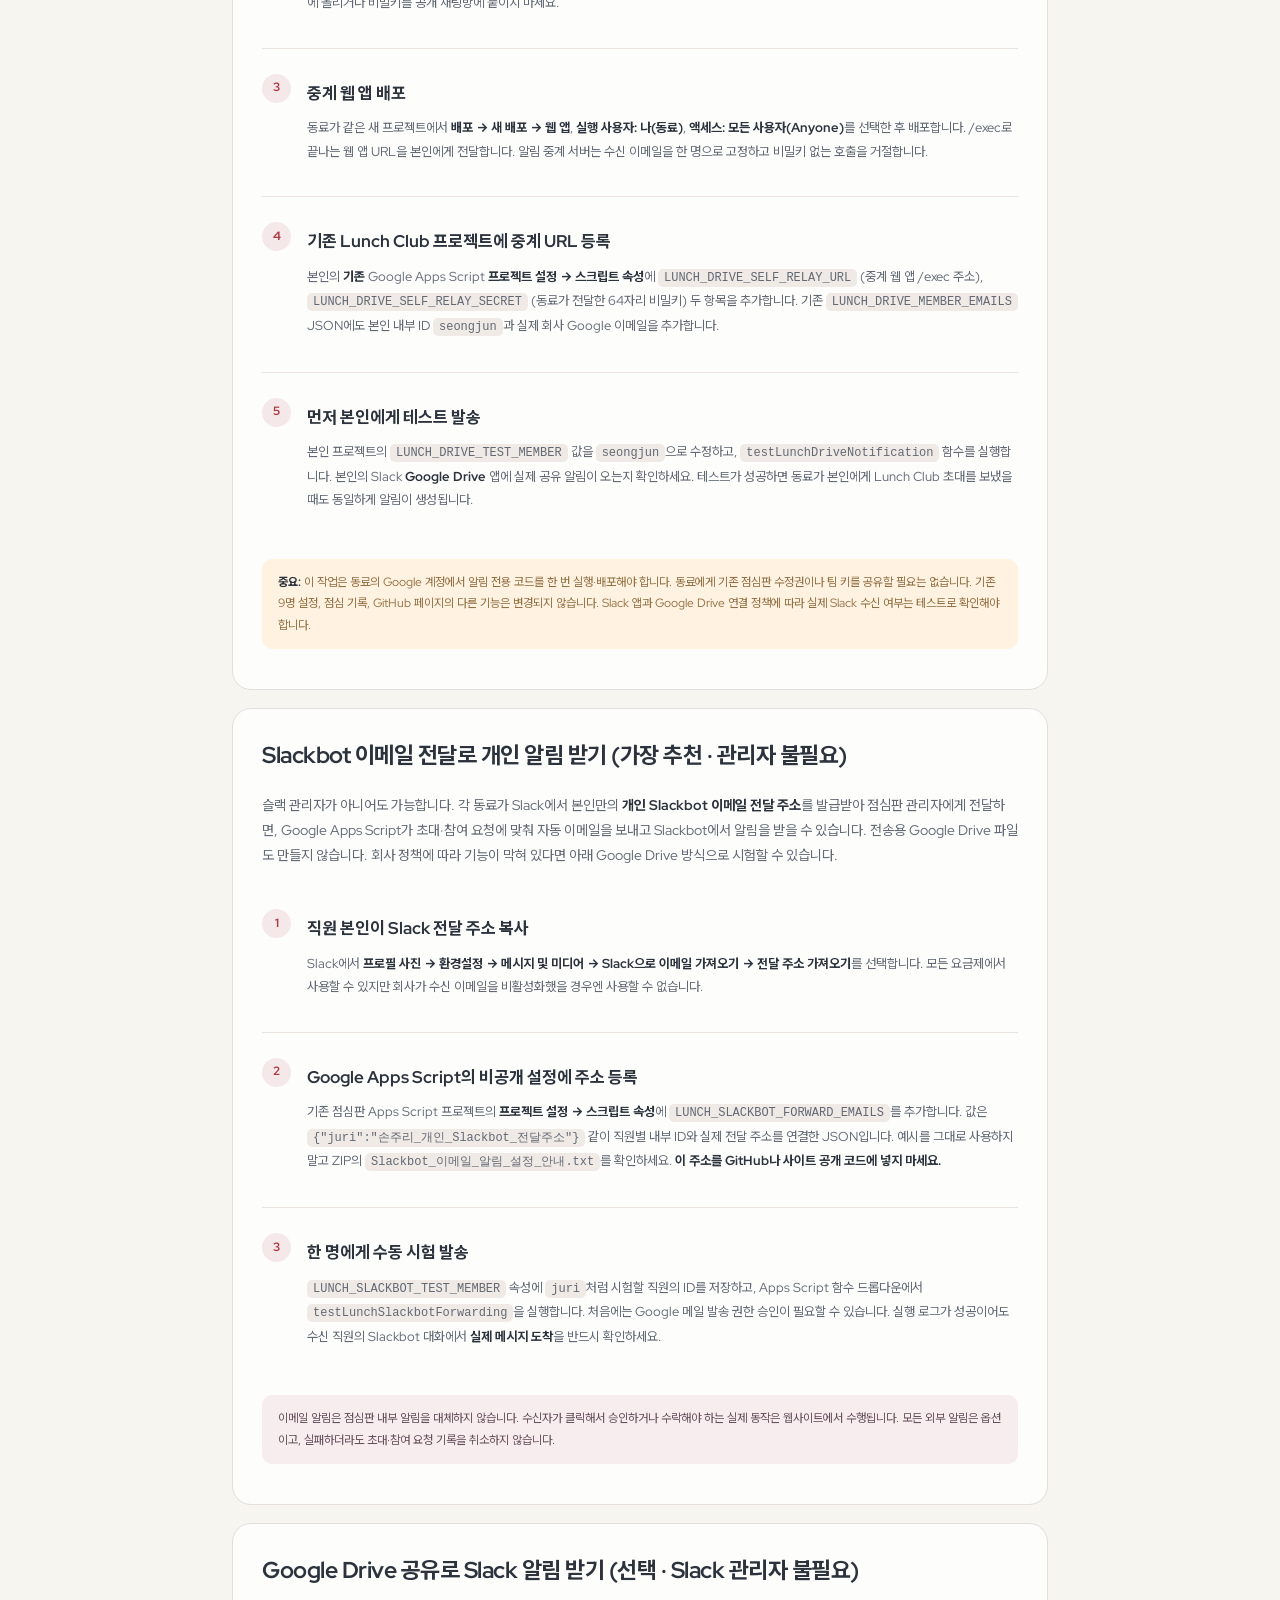
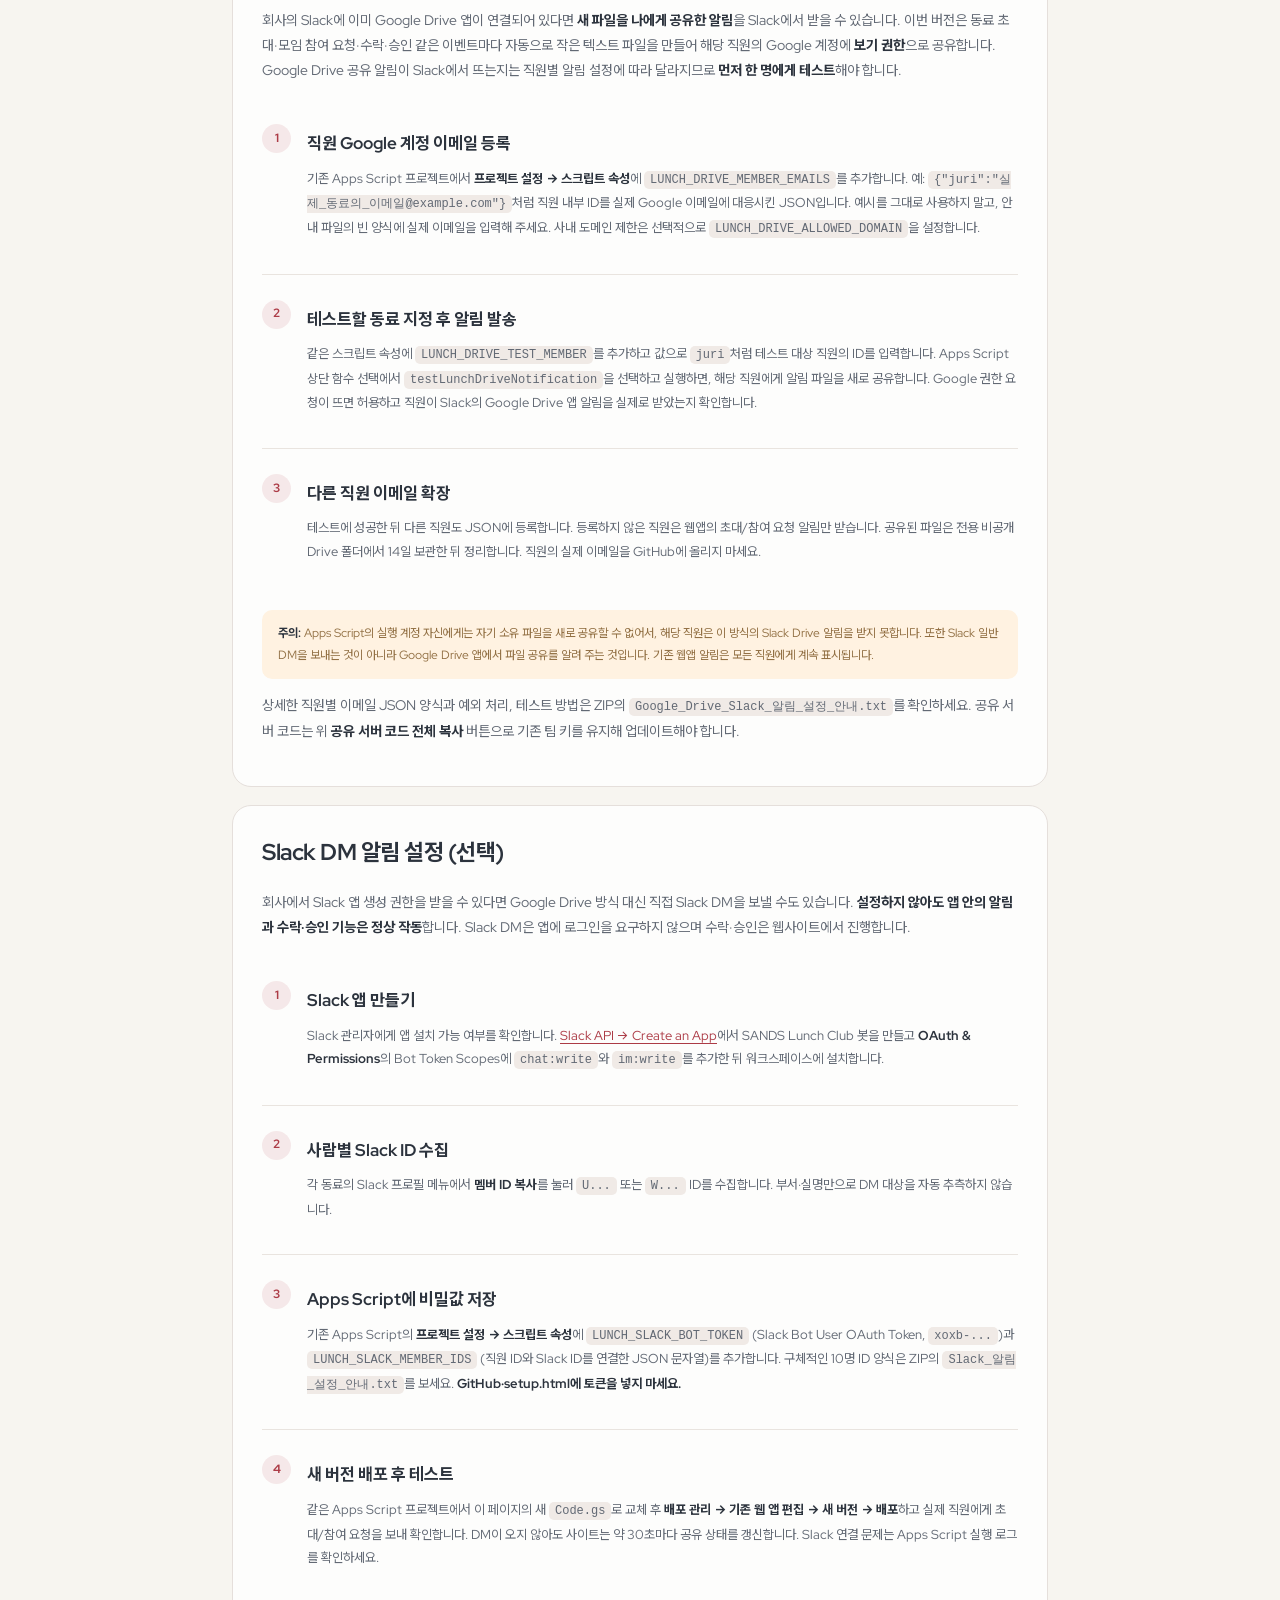
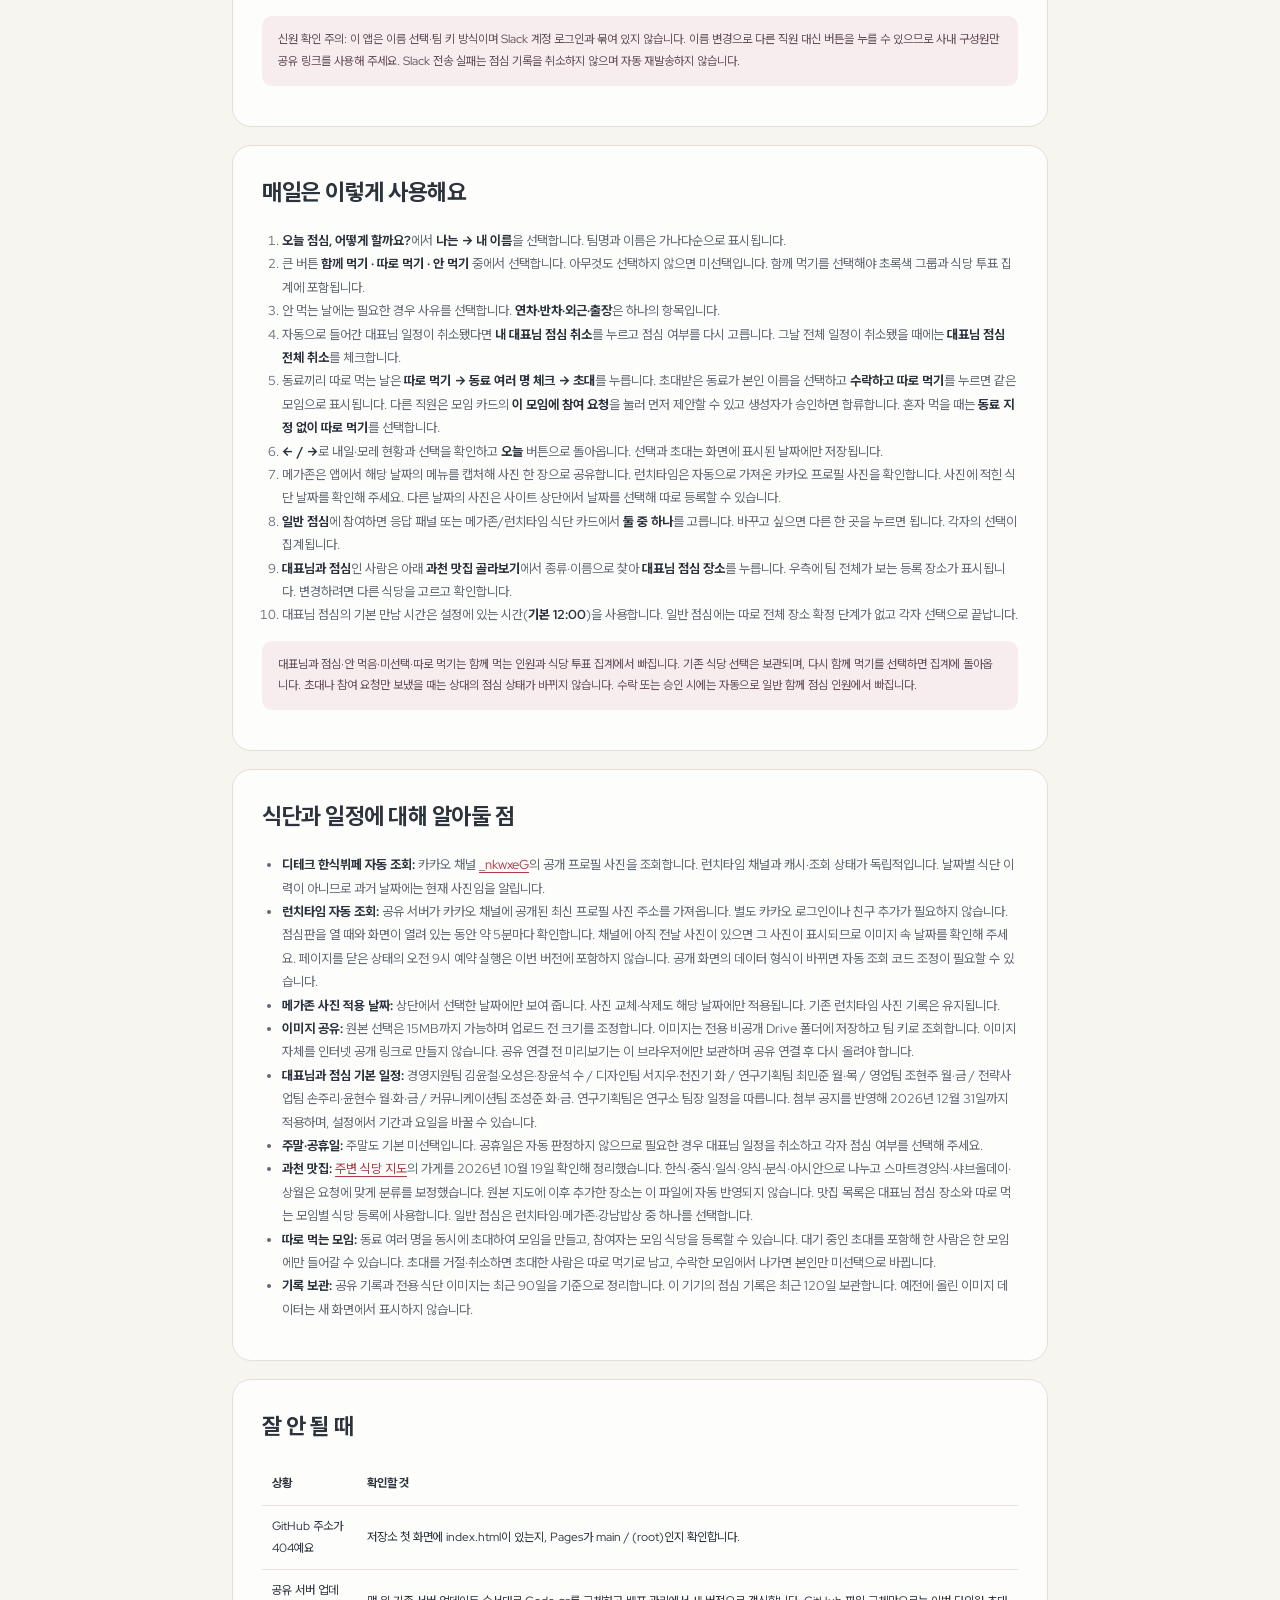
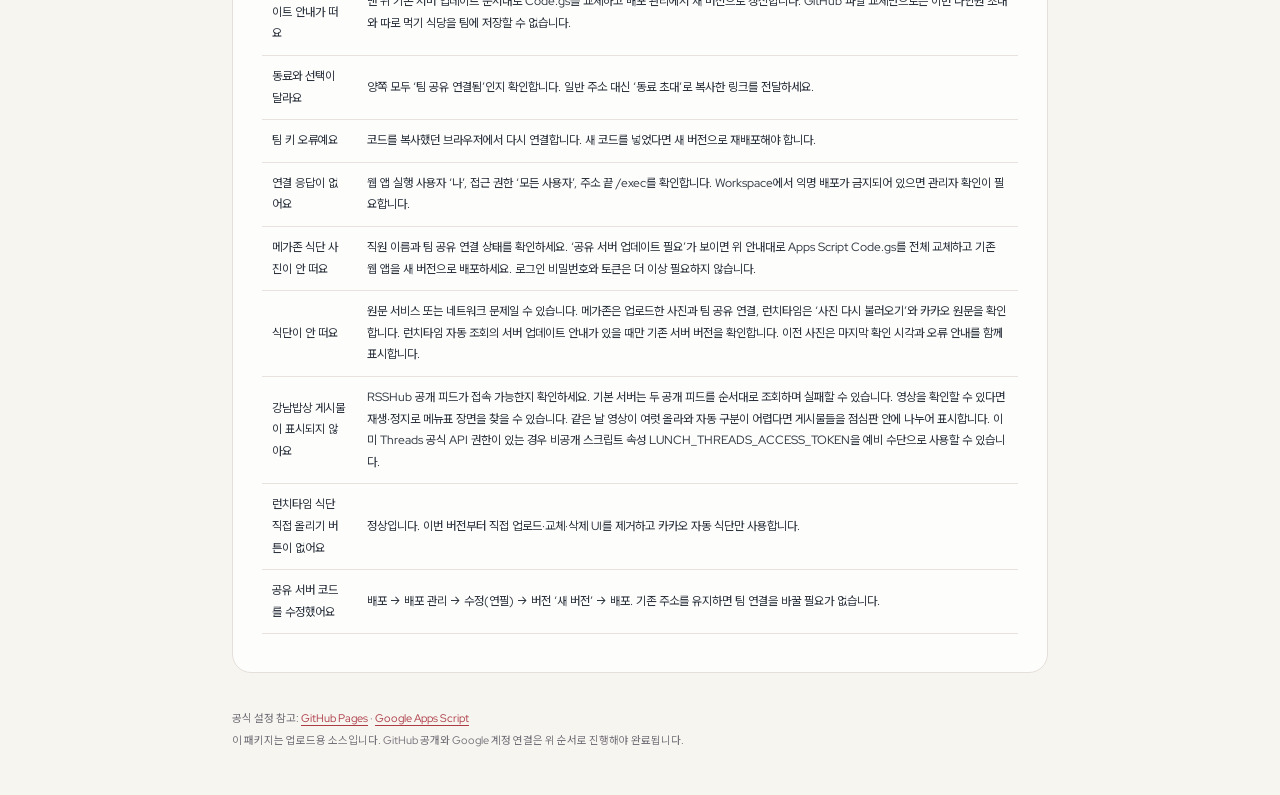
==== commit 22eb3ef0: "Replace Megazone with DTech Korean Buffet and independent Kakao daily profile feed Retire Megazone f" ====
--- a/setup.html
+++ b/setup.html
@@ -9,10 +9,10 @@
 <header><a class="brand" href="./" aria-label="SANDS Lab Lunch Club 홈"><img class="brand-symbol" src="assets/sands-symbol.svg?v=20261020-join-alerts" width="30" height="30" alt=""><img class="brand-wordmark" src="assets/sands-wordmark.svg?v=20261020-join-alerts" width="126" height="28" alt="SANDS Lab"><span class="brand-divider" aria-hidden="true"></span><span class="brand-product">Lunch Club</span></a><a href="index.html">점심판 열기 ↗</a></header>
 <div class="intro"><p class="tag">ONE-TIME SETUP</p><h1>코딩은 끝났어요.<br>이제 우리 점심판을 열어볼까요?</h1><p>파일을 GitHub에 올리면 화면이 열립니다. 동료와 선택을 공유하려면 Google 연결을 한 번 더 진행해 주세요. 코드 작성 없이 복사·붙여넣기로 설정할 수 있습니다.</p></div>
 <section id="update">
-<h2>이번 수정 · 강남밥상 메뉴 직접 확인 및 메가존 캡처 공유</h2>
-<p><strong>수정 버전: 20261125-gangnam-review-jihye</strong></p>
-<p>웰스토리플러스 자동 로그인·토큰·API 조회를 완전히 중단하고, 직원이 앱에서 찍은 식단 캡처를 선택한 날짜에만 직접 업로드합니다. 사진은 기존 비공개 Google Drive 폴더에 보관되며 팀 공유에 연결된 직원만 볼 수 있습니다. 런치타임 카카오·강남밥상 Threads 공개 RSS 조회와 기존 점심 선택은 유지됩니다. 단, Threads 자동 조회는 외부 RSSHub 피드에 의존하므로 접속이 실패하면 오류 원인과 Threads 원문 링크를 표시합니다.</p>
-<div class="note warn"><strong>중요: 화면 배포는 이미 GitHub에서 처리되지만 실제 사진 공유는 Google Apps Script 업데이트가 필요합니다.</strong> 기존 프로젝트·팀 키·웹 앱 주소를 유지하세요. 새로운 프로젝트를 만들면 기존 기록과 연결이 끊어집니다.</div>
+<h2>이번 수정 · 두 번째 식당을 디테크 한식뷔페로 교체</h2>
+<p><strong>수정 버전: 20261125-dtech-kakao</strong></p>
+<p>첫 번째 런치타임은 그대로 두고 두 번째 메가존을 <strong>디테크 한식뷔페</strong>로 교체했습니다. 디테크 공개 카카오 채널(<a href="https://pf.kakao.com/_nkwxeG" target="_blank" rel="noopener noreferrer">채널 열기</a>)의 최신 프로필 사진을 런치타임과 독립적으로 약 5분 간격으로 확인합니다. 기존 메가존 캡처 업로드 화면은 제거했고, 지난 사진·선택 기록을 임의로 디테크에 적용하지 않습니다. 강남밥상 Threads 영상 OCR 및 직원 일정은 유지합니다.</p>
+<div class="note warn"><strong>중요: 디테크 사진 자동 조회와 신규 식당 선택을 위해 기존 Google Apps Script를 새 버전으로 배포해야 합니다.</strong> 프로젝트·팀 키·웹 앱 주소를 유지하세요. 새 프로젝트를 만들면 기존 점심 기록과 연결이 끊어집니다.</div>
 <ol>
 <li>평소 점심판을 팀 공유로 사용하던 <strong>동일한 브라우저</strong>에서 이 페이지를 엽니다. 이 페이지가 기존 팀 키를 기억합니다. 서지혜 대리의 기본 수요일 일정은 이제 원본 <code>core.js</code>에 <code>days: [3]</code>으로 보관되므로 배포 때마다 다시 수정할 필요가 없습니다. 기존 서버에 별도 저장한 요일별 설정이 있다면 그 설정이 우선합니다.</li>
 <li>아래 <strong>공유 서버 코드 전체 복사</strong> 버튼을 누른 뒤, 기존 Google Apps Script 프로젝트의 <code>Code.gs</code> 내용을 <strong>전체 교체</strong>하고 저장합니다. 개인별 알림 이메일 등 스크립트 속성은 변경하지 않습니다.</li>
@@ -21,9 +21,9 @@
 <li>웰스토리 로그인은 이제 전혀 사용하지 않으므로 스크립트 속성의 <code>LUNCH_WELSTORY_*</code> 항목(아이디·비밀번호·세션·기기ID·일시중지 등)을 삭제해도 됩니다. 기존 <code>WelstoryDiagnostics.gs</code> 진단 파일도 더 이상 필요하지 않습니다. <strong>팀 키·식단 이미지 폴더·이메일 알림 속성은 삭제하지 마세요.</strong></li>
 <li>강남밥상은 Threads 공개 RSS 게시물의 제목과 본문에서 <strong>메뉴 공지임이 확인된 게시물만 자동 표시</strong>합니다. 행사 영상은 걸러내고, 구별되지 않는 영상은 사이트에서 직접 확인해 오늘 메뉴로 지정할 수 있습니다. RSSHub 피드 장애 시 조회 진단을 확인하세요.</li>
 <li>강남밥상 RSS 피드가 영상 설명을 제공하지 않으면 자동으로 메뉴를 알 수 없습니다. 이 경우 <strong>게시물의 영상·사진 직접 확인하기 → 이 게시물이 오늘 메뉴표예요</strong>를 누르면 선택한 게시물을 같은 날짜의 팀원 모두에게 보여 줍니다. 잘못 선택했다면 <strong>메뉴 지정 취소·다시 선택</strong>으로 수정할 수 있습니다.</li>
-<li>점심사이트에서 <strong>내 이름 선택 → 날짜 선택 → 메가존 → 사진 올리기 → 파일 선택 → 사진 공유</strong> 순서로 확인합니다. 사진을 교체하거나 삭제할 수 있고 날짜가 지난 사진은 자동으로 잘못 적용되지 않습니다.</li>
+<li>점심사이트에서 <strong>내 이름 선택 → 날짜 선택 → 디테크 한식뷔페</strong>를 확인하세요. 프로필 사진은 별도 업로드 없이 자동 표시됩니다. 카카오 로그인·친구 추가는 필요하지 않습니다.</li>
 </ol>
-<p class="note">사진은 업로드 전에 브라우저에서 자동으로 압축되어 최대 1MB로 저장합니다. 실물 앱 로그인 정보나 QR 코드가 캡처에 포함되지 않도록 메뉴 부분만 잘라서 올려 주세요.</p>
+<p class="note">카카오 프로필에는 식단 날짜를 별도로 전달하지 않습니다. 사진에 적힌 날짜를 확인해 주세요. 전날 사진일 수도 있습니다. 과거에 올린 메가존 사진은 삭제하지 않지만 새 디테크 카드에는 표시하지 않습니다.</p>
 </section>
 <section><h2>1. GitHub에 점심판 올리기</h2>
 <div class="step"><span class="number">1</span><div class="step-body"><h3>압축을 풀어 주세요</h3><p><code>SANDS_Lunch_Club_Join_Notifications_20261020.zip</code>을 압축 해제합니다. <code>index.html</code>을 더블클릭하면 먼저 화면을 확인할 수 있습니다.</p></div></div>
@@ -31,11 +31,11 @@
 <div class="step"><span class="number">3</span><div class="step-body"><h3>압축을 푼 내용물을 전부 올리세요</h3><p>빈 저장소의 <strong>uploading an existing file</strong> 또는 <strong>Add file → Upload files</strong>를 누릅니다. 압축 파일이 아닌, 압축을 푼 폴더 <strong>안의 파일과 하위 폴더</strong>를 모두 끌어놓고 <strong>Commit changes</strong>를 누르세요.</p><div class="note"><code>index.html</code>이 저장소 첫 화면에 바로 보여야 합니다. <code>lunch-club/index.html</code>처럼 한 단계 더 들어가 있으면 파일을 바깥으로 다시 올려 주세요.</div></div></div>
 <div class="step"><span class="number">4</span><div class="step-body"><h3>페이지 공개를 켜세요</h3><div class="path">Settings → Pages → Build and deployment<br>Source: <strong>Deploy from a branch</strong><br>Branch: <strong>main</strong> / Folder: <strong>/(root)</strong> → Save</div><p>배포가 완료되면 아래 주소가 열립니다. 처음에는 수 분 걸릴 수 있습니다.</p><p><code>https://jsj-sands.github.io/lunch-club/</code></p><div class="note">여기까지만 해도 식단 원문, 요일별 참석 인원, 이 기기에서의 식당 선택을 사용할 수 있어요. 각자 누른 선택을 공유하려면 아래 연결을 마저 진행해 주세요.</div></div></div>
 </section>
-<section><h2>2. 우리 멤버들의 선택 연결하기</h2><p>Google 계정 하나로 한 번만 연결합니다. 별도 스프레드시트를 직접 만들 필요는 없습니다. 메가존 캡처 사진을 보관할 비공개 Google Drive 폴더는 초기 실행 시 자동으로 만듭니다.</p>
+<section><h2>2. 우리 멤버들의 선택 연결하기</h2><p>기존 팀 공유 연결과 Google Apps Script 프로젝트를 그대로 사용합니다. 이전 메가존 식단용 Google Drive 자료는 보존하되 현재 두 구내식당의 프로필 사진은 공개 카카오 채널에서 읽습니다.</p>
 <div class="step"><span class="number">1</span><div class="step-body"><h3>설정 안내를 공개된 주소에서 여세요</h3><p>GitHub에 올린 뒤 <code>https://jsj-sands.github.io/lunch-club/setup.html</code>을 열어 이 단계를 진행해 주세요. 이 브라우저에 팀 키를 보관합니다.</p><p id="localNotice" class="note warn" hidden>지금은 다운로드한 파일을 보고 있습니다. GitHub Pages 배포 후 그 주소의 setup.html에서 연결해 주세요.</p></div></div>
 <div class="step"><span class="number">2</span><div class="step-body"><h3>공유 서버 코드를 복사하세요</h3><p>아래 버튼은 이 점심판만의 무작위 팀 키가 들어간 코드를 복사합니다. 코드 내용을 수정할 필요가 없습니다.</p><div class="row"><button id="copyCode">공유 서버 코드 전체 복사</button><button id="downloadCode" class="secondary">복사가 안 되면 코드 파일 받기</button></div><p id="codeStatus" class="status" aria-live="polite"></p><details><summary>코드 직접 선택해서 복사하기</summary><textarea id="generatedCode" readonly aria-label="전체 공유 서버 코드"></textarea></details><p class="note">이 단계에서 복사한 코드와 팀 키는 GitHub에 올리지 마세요. Google Apps Script에만 붙여넣습니다. ZIP에 들어 있는 기본 소스에는 실제 팀 키가 없습니다.</p></div></div>
 <div class="step"><span class="number">3</span><div class="step-body"><h3>Google Apps Script에 붙여넣으세요</h3><p><a href="https://script.google.com/home/start" target="_blank" rel="noopener noreferrer">Google Apps Script 열기 ↗</a> → <strong>새 프로젝트</strong>를 누릅니다. 프로젝트 이름은 <strong>SANDS 점심판</strong>으로 바꿔 주세요.</p><p>처음 보이는 <code>Code.gs</code>의 내용을 전부 지운 뒤 복사한 코드를 붙여넣고 저장합니다. 코드를 일부분만 붙이지 않도록 주의해 주세요.</p></div></div>
-<div class="step"><span class="number">4</span><div class="step-body"><h3>초기 실행을 한 번 해주세요</h3><p>상단 실행 함수 목록에서 <code>initializeLunchClub</code>을 선택하고 <strong>실행</strong>을 누릅니다. 권한 검토 화면이 뜨면 본인이 방금 만든 프로젝트와 계정이 맞는지 확인하고 승인합니다.</p><p>이 코드는 점심 선택 저장, 공개 식단 조회, 메가존 식단 캡처 이미지 보관을 사용합니다. Google Drive에 식단 전용 폴더를 만들기 위한 권한이 추가되었습니다. 실행 로그에 <strong>점심판 준비 완료</strong>가 뜨면 성공입니다.</p><details><summary>본인이 만든 앱의 확인 안내가 나와요</summary><p>직접 만든 미검증 Apps Script에 Google의 경고 화면이 나올 수 있습니다. 프로젝트가 방금 만든 <strong>SANDS 점심판</strong>인지 확인한 뒤 고급 메뉴의 프로젝트 이동 항목으로 진행하세요. 회사 계정의 관리자가 허용하지 않은 경우에는 관리자에게 허용 가능한 연결 방식을 확인해야 합니다.</p></details></div></div>
+<div class="step"><span class="number">4</span><div class="step-body"><h3>초기 실행을 한 번 해주세요</h3><p>상단 실행 함수 목록에서 <code>initializeLunchClub</code>을 선택하고 <strong>실행</strong>을 누릅니다. 권한 검토 화면이 뜨면 본인이 방금 만든 프로젝트와 계정이 맞는지 확인하고 승인합니다.</p><p>이 코드는 점심 선택 저장과 공개 카카오 프로필 조회, 이전 식단 사진의 안전한 보존을 지원합니다. 초기 실행에서 Drive 권한 승인이 필요할 수 있습니다. 실행 로그에 <strong>점심판 준비 완료</strong>가 뜨면 성공입니다.</p><details><summary>본인이 만든 앱의 확인 안내가 나와요</summary><p>직접 만든 미검증 Apps Script에 Google의 경고 화면이 나올 수 있습니다. 프로젝트가 방금 만든 <strong>SANDS 점심판</strong>인지 확인한 뒤 고급 메뉴의 프로젝트 이동 항목으로 진행하세요. 회사 계정의 관리자가 허용하지 않은 경우에는 관리자에게 허용 가능한 연결 방식을 확인해야 합니다.</p></details></div></div>
 <div class="step"><span class="number">5</span><div class="step-body"><h3>웹 앱으로 배포하세요</h3><div class="path">오른쪽 위 <strong>배포 → 새 배포</strong><br>유형 선택(톱니바퀴) → <strong>웹 앱</strong><br>다음 사용자 인증 정보로 실행: <strong>나</strong><br>액세스 권한이 있는 사용자: <strong>모든 사용자 / Anyone</strong><br>마지막으로 <strong>배포</strong></div><p>표시되는 <strong>웹 앱 URL</strong>을 복사하세요. <code>https://script.google.com/macros/s/…/exec</code> 형태입니다. 배포 ID나 <code>/dev</code> 테스트 주소가 아닙니다.</p><p class="note">공유 서버는 팀 키가 있는 요청만 처리합니다. 초대 링크를 가진 사람은 이름을 선택해 기록을 수정할 수 있는, 우리 팀을 위한 간단한 공유판입니다.</p></div></div>
 <div class="step"><span class="number">6</span><div class="step-body"><h3>주소를 붙여넣고 연결하세요</h3><form id="connectForm"><label for="endpoint">방금 복사한 웹 앱 URL</label><input id="endpoint" type="url" required placeholder="https://script.google.com/macros/s/…/exec"><details><summary>다른 브라우저에서 설정했거나 기존 팀 키가 있어요</summary><label for="teamKey">팀 키</label><input id="teamKey" type="password" autocomplete="off"><p>처음 코드를 복사한 브라우저에서는 자동 입력됩니다. 기존 연결의 키를 쓸 때만 변경하세요.</p></details><button type="submit" id="connectButton">연결 확인하고 점심판 열기 →</button><p id="connectStatus" class="status" aria-live="polite"></p></form></div></div>
 <div class="step"><span class="number">7</span><div class="step-body"><h3>동료에게 초대 링크를 보내세요</h3><p>점심판 상단에 <strong>팀 공유 연결됨</strong>이 표시되면 <strong>동료 초대</strong>를 누릅니다. 복사된 링크를 함께 사용할 동료에게 전달하세요. 각자 본인 이름을 선택하면 준비 끝입니다.</p><p>선택 결과는 약 30초마다 확인합니다. 팀 공유에 연결하기 전 이 기기에 저장했던 선택은 자동으로 업로드하지 않습니다.</p></div></div>
@@ -69,10 +69,10 @@
 <p class="note">신원 확인 주의: 이 앱은 이름 선택·팀 키 방식이며 Slack 계정 로그인과 묶여 있지 않습니다. 이름 변경으로 다른 직원 대신 버튼을 누를 수 있으므로 사내 구성원만 공유 링크를 사용해 주세요. Slack 전송 실패는 점심 기록을 취소하지 않으며 자동 재발송하지 않습니다.</p></section>
 <section><h2>매일은 이렇게 사용해요</h2><ol><li><strong>오늘 점심, 어떻게 할까요?</strong>에서 <strong>나는 → 내 이름</strong>을 선택합니다. 팀명과 이름은 가나다순으로 표시됩니다.</li><li>큰 버튼 <strong>함께 먹기 · 따로 먹기 · 안 먹기</strong> 중에서 선택합니다. 아무것도 선택하지 않으면 미선택입니다. 함께 먹기를 선택해야 초록색 그룹과 식당 투표 집계에 포함됩니다.</li><li>안 먹는 날에는 필요한 경우 사유를 선택합니다. <strong>연차·반차·외근·출장</strong>은 하나의 항목입니다.</li><li>자동으로 들어간 대표님 일정이 취소됐다면 <strong>내 대표님 점심 취소</strong>를 누르고 점심 여부를 다시 고릅니다. 그날 전체 일정이 취소됐을 때에는 <strong>대표님 점심 전체 취소</strong>를 체크합니다.</li><li>동료끼리 따로 먹는 날은 <strong>따로 먹기 → 동료 여러 명 체크 → 초대</strong>를 누릅니다. 초대받은 동료가 본인 이름을 선택하고 <strong>수락하고 따로 먹기</strong>를 누르면 같은 모임으로 표시됩니다. 다른 직원은 모임 카드의 <strong>이 모임에 참여 요청</strong>을 눌러 먼저 제안할 수 있고 생성자가 승인하면 합류합니다. 혼자 먹을 때는 <strong>동료 지정 없이 따로 먹기</strong>를 선택합니다.</li><li><strong>← / →</strong>로 내일·모레 현황과 선택을 확인하고 <strong>오늘</strong> 버튼으로 돌아옵니다. 선택과 초대는 화면에 표시된 날짜에만 저장됩니다.</li><li>메가존은 앱에서 해당 날짜의 메뉴를 캡처해 사진 한 장으로 공유합니다. 런치타임은 자동으로 가져온 카카오 프로필 사진을 확인합니다. 사진에 적힌 식단 날짜를 확인해 주세요. 다른 날짜의 사진은 사이트 상단에서 날짜를 선택해 따로 등록할 수 있습니다.</li><li><strong>일반 점심</strong>에 참여하면 응답 패널 또는 메가존/런치타임 식단 카드에서 <strong>둘 중 하나</strong>를 고릅니다. 바꾸고 싶으면 다른 한 곳을 누르면 됩니다. 각자의 선택이 집계됩니다.
 </li><li><strong>대표님과 점심</strong>인 사람은 아래 <strong>과천 맛집 골라보기</strong>에서 종류·이름으로 찾아 <strong>대표님 점심 장소</strong>를 누릅니다. 우측에 팀 전체가 보는 등록 장소가 표시됩니다. 변경하려면 다른 식당을 고르고 확인합니다.</li><li>대표님 점심의 기본 만남 시간은 설정에 있는 시간(<strong>기본 12:00</strong>)을 사용합니다. 일반 점심에는 따로 전체 장소 확정 단계가 없고 각자 선택으로 끝납니다.</li></ol><div class="note">대표님과 점심·안 먹음·미선택·따로 먹기는 함께 먹는 인원과 식당 투표 집계에서 빠집니다. 기존 식당 선택은 보관되며, 다시 함께 먹기를 선택하면 집계에 돌아옵니다. 초대나 참여 요청만 보냈을 때는 상대의 점심 상태가 바뀌지 않습니다. 수락 또는 승인 시에는 자동으로 일반 함께 점심 인원에서 빠집니다.</div></section>
-<section><h2>식단과 일정에 대해 알아둘 점</h2><ul><li><strong>메가존:</strong> 웰스토리플러스 앱에서 메뉴를 캡처한 뒤 메가존 카드에서 선택한 날짜의 식단 사진을 한 장 올려 공유합니다. 팀 공유에 연결된 직원은 같은 사진을 보고 확대할 수 있습니다. 기존 자동 로그인과 토큰은 사용하지 않습니다.</li><li><strong>런치타임 자동 조회:</strong> 공유 서버가 카카오 채널에 공개된 최신 프로필 사진 주소를 가져옵니다. 별도 카카오 로그인이나 친구 추가가 필요하지 않습니다. 점심판을 열 때와 화면이 열려 있는 동안 약 5분마다 확인합니다. 채널에 아직 전날 사진이 있으면 그 사진이 표시되므로 이미지 속 날짜를 확인해 주세요. 페이지를 닫은 상태의 오전 9시 예약 실행은 이번 버전에 포함하지 않습니다. 공개 화면의 데이터 형식이 바뀌면 자동 조회 코드 조정이 필요할 수 있습니다.</li><li><strong>메가존 사진 적용 날짜:</strong> 상단에서 선택한 날짜에만 보여 줍니다. 사진 교체·삭제도 해당 날짜에만 적용됩니다. 기존 런치타임 사진 기록은 유지됩니다.</li><li><strong>이미지 공유:</strong> 원본 선택은 15MB까지 가능하며 업로드 전 크기를 조정합니다. 이미지는 전용 비공개 Drive 폴더에 저장하고 팀 키로 조회합니다. 이미지 자체를 인터넷 공개 링크로 만들지 않습니다. 공유 연결 전 미리보기는 이 브라우저에만 보관하며 공유 연결 후 다시 올려야 합니다.</li><li><strong>대표님과 점심 기본 일정:</strong> 경영지원팀 김윤철·오성은·장윤석 수 / 디자인팀 서지우·천진기 화 / 연구기획팀 최민준 월·목 / 영업팀 조현주 월·금 / 전략사업팀 손주리·윤현수 월·화·금 / 커뮤니케이션팀 조성준 화·금. 연구기획팀은 연구소 팀장 일정을 따릅니다. 첨부 공지를 반영해 2026년 12월 31일까지 적용하며, 설정에서 기간과 요일을 바꿀 수 있습니다.</li><li><strong>주말·공휴일:</strong> 주말도 기본 미선택입니다. 공휴일은 자동 판정하지 않으므로 필요한 경우 대표님 일정을 취소하고 각자 점심 여부를 선택해 주세요.</li><li><strong>과천 맛집:</strong> <a href="https://naver.me/xSBAzufn" target="_blank" rel="noopener noreferrer">주변 식당 지도</a>의 가게를 2026년 10월 19일 확인해 정리했습니다. 한식·중식·일식·양식·분식·아시안으로 나누고 스마트경양식·샤브올데이·상월은 요청에 맞게 분류를 보정했습니다. 원본 지도에 이후 추가한 장소는 이 파일에 자동 반영되지 않습니다. 맛집 목록은 대표님 점심 장소와 따로 먹는 모임별 식당 등록에 사용합니다. 일반 점심은 런치타임·메가존·강남밥상 중 하나를 선택합니다.</li><li><strong>따로 먹는 모임:</strong> 동료 여러 명을 동시에 초대하여 모임을 만들고, 참여자는 모임 식당을 등록할 수 있습니다. 대기 중인 초대를 포함해 한 사람은 한 모임에만 들어갈 수 있습니다. 초대를 거절·취소하면 초대한 사람은 따로 먹기로 남고, 수락한 모임에서 나가면 본인만 미선택으로 바뀝니다.</li><li><strong>기록 보관:</strong> 공유 기록과 전용 식단 이미지는 최근 90일을 기준으로 정리합니다. 이 기기의 점심 기록은 최근 120일 보관합니다. 예전에 올린 이미지 데이터는 새 화면에서 표시하지 않습니다.</li></ul></section>
+<section><h2>식단과 일정에 대해 알아둘 점</h2><ul><li><strong>디테크 한식뷔페 자동 조회:</strong> 카카오 채널 <a href="https://pf.kakao.com/_nkwxeG" target="_blank" rel="noopener noreferrer">_nkwxeG</a>의 공개 프로필 사진을 조회합니다. 런치타임 채널과 캐시·조회 상태가 독립적입니다. 날짜별 식단 이력이 아니므로 과거 날짜에는 현재 사진임을 알립니다.</li><li><strong>런치타임 자동 조회:</strong> 공유 서버가 카카오 채널에 공개된 최신 프로필 사진 주소를 가져옵니다. 별도 카카오 로그인이나 친구 추가가 필요하지 않습니다. 점심판을 열 때와 화면이 열려 있는 동안 약 5분마다 확인합니다. 채널에 아직 전날 사진이 있으면 그 사진이 표시되므로 이미지 속 날짜를 확인해 주세요. 페이지를 닫은 상태의 오전 9시 예약 실행은 이번 버전에 포함하지 않습니다. 공개 화면의 데이터 형식이 바뀌면 자동 조회 코드 조정이 필요할 수 있습니다.</li><li><strong>메가존 사진 적용 날짜:</strong> 상단에서 선택한 날짜에만 보여 줍니다. 사진 교체·삭제도 해당 날짜에만 적용됩니다. 기존 런치타임 사진 기록은 유지됩니다.</li><li><strong>이미지 공유:</strong> 원본 선택은 15MB까지 가능하며 업로드 전 크기를 조정합니다. 이미지는 전용 비공개 Drive 폴더에 저장하고 팀 키로 조회합니다. 이미지 자체를 인터넷 공개 링크로 만들지 않습니다. 공유 연결 전 미리보기는 이 브라우저에만 보관하며 공유 연결 후 다시 올려야 합니다.</li><li><strong>대표님과 점심 기본 일정:</strong> 경영지원팀 김윤철·오성은·장윤석 수 / 디자인팀 서지우·천진기 화 / 연구기획팀 최민준 월·목 / 영업팀 조현주 월·금 / 전략사업팀 손주리·윤현수 월·화·금 / 커뮤니케이션팀 조성준 화·금. 연구기획팀은 연구소 팀장 일정을 따릅니다. 첨부 공지를 반영해 2026년 12월 31일까지 적용하며, 설정에서 기간과 요일을 바꿀 수 있습니다.</li><li><strong>주말·공휴일:</strong> 주말도 기본 미선택입니다. 공휴일은 자동 판정하지 않으므로 필요한 경우 대표님 일정을 취소하고 각자 점심 여부를 선택해 주세요.</li><li><strong>과천 맛집:</strong> <a href="https://naver.me/xSBAzufn" target="_blank" rel="noopener noreferrer">주변 식당 지도</a>의 가게를 2026년 10월 19일 확인해 정리했습니다. 한식·중식·일식·양식·분식·아시안으로 나누고 스마트경양식·샤브올데이·상월은 요청에 맞게 분류를 보정했습니다. 원본 지도에 이후 추가한 장소는 이 파일에 자동 반영되지 않습니다. 맛집 목록은 대표님 점심 장소와 따로 먹는 모임별 식당 등록에 사용합니다. 일반 점심은 런치타임·메가존·강남밥상 중 하나를 선택합니다.</li><li><strong>따로 먹는 모임:</strong> 동료 여러 명을 동시에 초대하여 모임을 만들고, 참여자는 모임 식당을 등록할 수 있습니다. 대기 중인 초대를 포함해 한 사람은 한 모임에만 들어갈 수 있습니다. 초대를 거절·취소하면 초대한 사람은 따로 먹기로 남고, 수락한 모임에서 나가면 본인만 미선택으로 바뀝니다.</li><li><strong>기록 보관:</strong> 공유 기록과 전용 식단 이미지는 최근 90일을 기준으로 정리합니다. 이 기기의 점심 기록은 최근 120일 보관합니다. 예전에 올린 이미지 데이터는 새 화면에서 표시하지 않습니다.</li></ul></section>
 <section><h2>잘 안 될 때</h2><table><tr><th>상황</th><th>확인할 것</th></tr><tr><td>GitHub 주소가 404예요</td><td>저장소 첫 화면에 index.html이 있는지, Pages가 main / (root)인지 확인합니다.</td></tr><tr><td>공유 서버 업데이트 안내가 떠요</td><td>맨 위 기존 서버 업데이트 순서대로 Code.gs를 교체하고 배포 관리에서 새 버전으로 갱신합니다. GitHub 파일 교체만으로는 이번 다인원 초대와 따로 먹기 식당을 팀에 저장할 수 없습니다.</td></tr><tr><td>동료와 선택이 달라요</td><td>양쪽 모두 ‘팀 공유 연결됨’인지 확인합니다. 일반 주소 대신 ‘동료 초대’로 복사한 링크를 전달하세요.</td></tr><tr><td>팀 키 오류예요</td><td>코드를 복사했던 브라우저에서 다시 연결합니다. 새 코드를 넣었다면 새 버전으로 재배포해야 합니다.</td></tr><tr><td>연결 응답이 없어요</td><td>웹 앱 실행 사용자 ‘나’, 접근 권한 ‘모든 사용자’, 주소 끝 /exec를 확인합니다. Workspace에서 익명 배포가 금지되어 있으면 관리자 확인이 필요합니다.</td></tr><tr><td>메가존 식단 사진이 안 떠요</td><td>직원 이름과 팀 공유 연결 상태를 확인하세요. ‘공유 서버 업데이트 필요’가 보이면 위 안내대로 Apps Script Code.gs를 전체 교체하고 기존 웹 앱을 새 버전으로 배포하세요. 로그인 비밀번호와 토큰은 더 이상 필요하지 않습니다.</td></tr><tr><td>식단이 안 떠요</td><td>원문 서비스 또는 네트워크 문제일 수 있습니다. 메가존은 업로드한 사진과 팀 공유 연결, 런치타임은 ‘사진 다시 불러오기’와 카카오 원문을 확인합니다. 런치타임 자동 조회의 서버 업데이트 안내가 있을 때만 기존 서버 버전을 확인합니다. 이전 사진은 마지막 확인 시각과 오류 안내를 함께 표시합니다.</td></tr><tr><td>강남밥상 게시물이 표시되지 않아요</td><td>RSSHub 공개 피드가 접속 가능한지 확인하세요. 기본 서버는 두 공개 피드를 순서대로 조회하며 실패할 수 있습니다. 영상을 확인할 수 있다면 재생·정지로 메뉴표 장면을 찾을 수 있습니다. 같은 날 영상이 여럿 올라와 자동 구분이 어렵다면 게시물들을 점심판 안에 나누어 표시합니다. 이미 Threads 공식 API 권한이 있는 경우 비공개 스크립트 속성 LUNCH_THREADS_ACCESS_TOKEN을 예비 수단으로 사용할 수 있습니다.</td></tr><tr><td>런치타임 식단 직접 올리기 버튼이 없어요</td><td>정상입니다. 이번 버전부터 직접 업로드·교체·삭제 UI를 제거하고 카카오 자동 식단만 사용합니다.</td></tr><tr><td>공유 서버 코드를 수정했어요</td><td>배포 → 배포 관리 → 수정(연필) → 버전 ‘새 버전’ → 배포. 기존 주소를 유지하면 팀 연결을 바꿀 필요가 없습니다.</td></tr></table></section>
 <footer>공식 설정 참고: <a href="https://docs.github.com/ko/pages/getting-started-with-github-pages/configuring-a-publishing-source-for-your-github-pages-site" target="_blank" rel="noopener noreferrer">GitHub Pages</a> · <a href="https://developers.google.com/apps-script/guides/web?hl=ko" target="_blank" rel="noopener noreferrer">Google Apps Script</a><br>이 패키지는 업로드용 소스입니다. GitHub 공개와 Google 계정 연결은 위 순서로 진행해야 완료됩니다.</footer>
-<script type="text/plain" id="codeTemplate">// SANDS Lunch Club backend. Generated from core.js + lunchtime-source.js + threads-menu-source.js + backend/server.js.
+<script type="text/plain" id="codeTemplate">// SANDS Lunch Club backend. Generated from core.js + lunchtime-source.js + dtech-source.js + threads-menu-source.js + backend/server.js.
 /* Shared, dependency-free rules used by the page and the Apps Script server. */
 (function (root, factory) {
   const api = factory();
@@ -104,11 +104,10 @@
     ceoDays: Object.fromEntries(MEMBERS.map(m => [m.id, m.days])),
     meetingTime: '12:00'
   };
-  // 메가존 메뉴 사진은 직원이 앱 화면을 캡처해 팀 공유 Drive 폴더에 직접 올립니다.
-  const MEGAZONE_MAP = 'https://map.naver.com/p/search/' + encodeURIComponent('메가존산학연센터');
+  const DTECH_MAP = 'https://map.naver.com/p/search/' + encodeURIComponent('디테크 한식뷔페 과천');
   const PLACES = [
     { id: 'lunchtime', name: '런치타임', subtitle: '과천 어반허브 구내식당', url: 'https://naver.me/Fr054Jzy', menuUrl: 'https://pf.kakao.com/_xbbMPn', type: 'buffet' },
-    { id: 'megazone', name: '메가존', subtitle: '메가존산학연센터 · 삼성웰스토리', url: MEGAZONE_MAP, type: 'cafeteria' },
+    { id: 'dtech', name: '디테크 한식뷔페', subtitle: '과천 디테크타워 B동 · 카카오 채널 식단', url: DTECH_MAP, menuUrl: 'https://pf.kakao.com/_nkwxeG', type: 'buffet' },
     { id: 'gangnambab', name: '강남밥상', subtitle: 'Threads 최신 게시물 · 메뉴 공지 화면 자동 보기', url: 'https://www.threads.com/@gangnambab', menuUrl: 'https://www.threads.com/@gangnambab', type: 'cafeteria' }
   ];
   function clone(v) { return JSON.parse(JSON.stringify(v)); }
@@ -328,7 +327,7 @@
       }
       case 'vote':
         if (!memberStatus(op.actor, date, d, config).in) throw new Error('오늘 함께 먹는 상태로 바꾼 뒤 선택해 주세요.');
-        if (!PLACES.some(place => place.id === p.placeId)) throw new Error('일반 점심은 메가존·런치타임·강남밥상 중 선택해 주세요.');
+        if (!PLACES.some(place => place.id === p.placeId)) throw new Error('일반 점심은 런치타임·디테크 한식뷔페·강남밥상 중 선택해 주세요.');
         d.votes[op.actor] = p.placeId; break;
       case 'ceoDecision': {
         if (memberStatus(op.actor, date, d, config).kind !== 'ceo') throw new Error('해당 날짜의 대표님 점심 참석자만 장소를 확정할 수 있어요.');
@@ -382,7 +381,7 @@
     }
     d.revision += 1; d.updatedAt = now || new Date().toISOString(); return d;
   }
-  return { MEMBERS, PLACES, DEFAULT_SETTINGS, MEGAZONE_MAP, clone, validDate, today, weekday, shiftDate, weekDates, settings, emptyDay, cleanDay, safeUrl, memberStatus, pairFor, incomingPairs, incomingJoinRequests, myJoinRequest, separateGroup, participants, places, tally, applyOperation };
+  return { MEMBERS, PLACES, DEFAULT_SETTINGS, DTECH_MAP, clone, validDate, today, weekday, shiftDate, weekDates, settings, emptyDay, cleanDay, safeUrl, memberStatus, pairFor, incomingPairs, incomingJoinRequests, myJoinRequest, separateGroup, participants, places, tally, applyOperation };
 });
 
 /* Public channel metadata only. No login, friend relationship, or menu date is inferred.
@@ -476,6 +475,197 @@
     }
     if (profile.permalink !== undefined && !validSourceURL(profile.permalink)) {
       throw failure('CHANNEL_MISMATCH', '런치타임 채널의 원문 주소가 일치하지 않아요.');
+    }
+    const image = profile.profile_image;
+    if (!object(image) || image.type !== 'image') throw invalid();
+    if (image.mimetype !== undefined && !/^image\/(?:jpeg|png|webp|gif)$/.test(image.mimetype)) throw invalid();
+    const fields = ['xlarge_url', 'url', 'large_url', 'medium_url'];
+    for (let i = 0; i < fields.length; i++) {
+      const field = fields[i];
+      if (image[field] !== undefined) return result(image[field]);
+    }
+    throw invalid();
+  }
+
+  function decodeAttribute(value) {
+    return value.replace(/&(?:#(\d{1,7})|#x([0-9a-f]{1,6})|(amp|quot|apos|lt|gt));/gi,
+      function (_all, decimal, hex, named) {
+        if (named) return { amp: '&', quot: '"', apos: "'", lt: '<', gt: '>' }[named.toLowerCase()];
+        const code = parseInt(decimal || hex, decimal ? 10 : 16);
+        if (code < 1 || code > 0x10ffff || (code >= 0xd800 && code <= 0xdfff)) throw invalid();
+        return String.fromCodePoint(code);
+      });
+  }
+
+  function attributes(text) {
+    const values = Object.create(null);
+    const pattern = /([^\s"'<>/=]+)(?:\s*=\s*(?:"([^"]*)"|'([^']*)'|([^\s"'=<>`]+)))?/g;
+    let match;
+    let end = 0;
+    while ((match = pattern.exec(text))) {
+      if (text.slice(end, match.index).trim()) throw invalid();
+      const name = match[1].toLowerCase();
+      if (Object.prototype.hasOwnProperty.call(values, name)) throw invalid();
+      values[name] = decodeAttribute(match[2] !== undefined ? match[2] :
+        match[3] !== undefined ? match[3] : match[4] !== undefined ? match[4] : '');
+      end = pattern.lastIndex;
+    }
+    if (text.slice(end).trim()) throw invalid();
+    return values;
+  }
+
+  function parseHTML(raw) {
+    const html = boundedText(raw);
+    if (html.indexOf('Invalid CORS request') !== -1) {
+      throw failure('CORS_BLOCKED', '채널이 브라우저의 직접 프로필 조회를 허용하지 않았어요.');
+    }
+    // Tokenize detached text; never create DOM nodes or run page scripts.
+    const tags = /<!--[\s\S]*?(?:-->|$)|<![^>]*>|<\/?[a-z][a-z0-9:-]*(?:"[^"]*"|'[^']*'|[^'">])*>/gi;
+    const meta = Object.create(null);
+    let inHead = false;
+    let closedHead = false;
+    let ignore = '';
+    let templateDepth = 0;
+    let token;
+    while ((token = tags.exec(html))) {
+      const tag = /^<(\/?)([a-z][a-z0-9:-]*)([\s\S]*?)>$/i.exec(token[0]);
+      if (!tag) continue;
+      const closing = tag[1] === '/';
+      const name = tag[2].toLowerCase();
+      if (ignore) {
+        if (ignore === 'template' && name === 'template' && !closing) templateDepth++;
+        if (name === ignore && closing && (ignore !== 'template' || --templateDepth === 0)) ignore = '';
+        continue;
+      }
+      if (!closing && /^(?:script|style|title|textarea|noscript|template)$/.test(name)) {
+        ignore = name;
+        templateDepth = 1;
+        continue;
+      }
+      if (name === 'head') {
+        if (closing) { closedHead = inHead; break; }
+        if (inHead) throw invalid();
+        inHead = true;
+        continue;
+      }
+      if (name === 'body') break;
+      if (!inHead || closing || name !== 'meta') continue;
+      const attrs = attributes(tag[3].replace(/\/\s*$/, ''));
+      const property = (attrs.property || '').toLowerCase();
+      if (property !== 'og:url' && property !== 'og:image') continue;
+      if (Object.prototype.hasOwnProperty.call(meta, property) || typeof attrs.content !== 'string') throw invalid();
+      meta[property] = attrs.content;
+    }
+    if (!closedHead || !meta['og:url'] || !meta['og:image']) throw invalid();
+    if (!validSourceURL(meta['og:url'])) {
+      throw failure('CHANNEL_MISMATCH', '다른 채널의 원문이어서 이미지를 표시하지 않았어요.');
+    }
+    return result(meta['og:image']);
+  }
+
+  return Object.freeze({
+    SOURCE_URL: SOURCE_URL,
+    HOME_ENDPOINT: HOME_ENDPOINT,
+    PROFILE_ID: PROFILE_ID,
+    MAX_RESPONSE_BYTES: MAX_RESPONSE_BYTES,
+    REQUEST_HEADERS: REQUEST_HEADERS,
+    normalizeProfile: normalizeProfile,
+    validImageURL: validImageURL,
+    parseHTML: parseHTML
+  });
+});
+
+/* Public channel metadata only. No login, friend relationship, or menu date is inferred.
+ * Fetch HOME_ENDPOINT on the server: browser Origin requests omit the public OG data.
+ * This module is dependency-free and also runs in Apps Script V8.
+ */
+(function (root, factory) {
+  const api = factory();
+  if (typeof module === 'object' && module.exports) module.exports = api;
+  else root.LunchDtechSource = api;
+})(typeof globalThis !== 'undefined' ? globalThis : this, function () {
+  'use strict';
+
+  const SOURCE_URL = 'https://pf.kakao.com/_nkwxeG';
+  const HOME_ENDPOINT = 'https://pf.kakao.com/rocket-web/web/profiles/_nkwxeG/home';
+  const PROFILE_ID = '_nkwxeG';
+  const MAX_RESPONSE_BYTES = 256 * 1024;
+  const REQUEST_HEADERS = Object.freeze({ Accept: 'application/json' });
+
+  function failure(code, message) {
+    const error = new Error(message);
+    error.code = code;
+    return error;
+  }
+
+  function invalid() {
+    return failure('INVALID_RESPONSE', '디테크 한식뷔페 공개 프로필의 응답 형식을 확인하지 못했어요.');
+  }
+
+  function object(value) {
+    return value !== null && typeof value === 'object' && !Array.isArray(value);
+  }
+
+  function boundedText(text) {
+    if (typeof text !== 'string' || !text.trim()) throw invalid();
+    // UTF-8 byte count without browser-only TextEncoder or Apps Script Utilities.
+    let bytes = 0;
+    for (let i = 0; i < text.length; i++) {
+      const code = text.charCodeAt(i);
+      if (code < 0x80) bytes++;
+      else if (code < 0x800) bytes += 2;
+      else if (code >= 0xd800 && code <= 0xdbff && i + 1 < text.length &&
+          text.charCodeAt(i + 1) >= 0xdc00 && text.charCodeAt(i + 1) <= 0xdfff) {
+        bytes += 4;
+        i++;
+      } else bytes += 3;
+      if (bytes > MAX_RESPONSE_BYTES) {
+        throw failure('RESPONSE_TOO_LARGE', '디테크 한식뷔페 공개 프로필 응답이 너무 커서 표시하지 않았어요.');
+      }
+    }
+    return text;
+  }
+
+  function validSourceURL(value) {
+    return typeof value === 'string' && /^https?:\/\/pf\.kakao\.com\/_nkwxeG\/?$/.test(value);
+  }
+
+  function validImageURL(value) {
+    if (typeof value !== 'string' || !value || value.length > 2048 || /[\s\\<>"']/.test(value)) return false;
+    const match = /^https:\/\/([^/?#]+)(\/[^?#]*)(?:\?([^#]*))?$/i.exec(value);
+    if (!match || match[1].toLowerCase() !== 'k.kakaocdn.net') return false;
+    // Exact CDN authority, generated /dn/ paths and raster image files only.
+    // Credentials, ports, fragments, traversal and arbitrary redirect URLs fail.
+    if (!/^\/dn\/(?:[a-z0-9_-]+\/)+[a-z0-9_-]+\.(?:jpe?g|png|webp|gif)$/i.test(match[2])) return false;
+    return match[3] === undefined || /^[a-z0-9._~!$&()*+,;=:@%/?-]*$/i.test(match[3]);
+  }
+
+  function result(imageUrl) {
+    if (!validImageURL(imageUrl)) {
+      throw failure('INVALID_IMAGE_URL', '디테크 한식뷔페의 공개 이미지 주소를 확인하지 못했어요.');
+    }
+    return { ok: true, sourceUrl: SOURCE_URL, imageUrl: imageUrl };
+  }
+
+  function normalizeProfile(raw) {
+    let payload;
+    if (typeof raw === 'string') {
+      boundedText(raw);
+      try { payload = JSON.parse(raw); } catch (_) { throw invalid(); }
+    } else {
+      let serialized;
+      try { serialized = JSON.stringify(raw); } catch (_) { throw invalid(); }
+      boundedText(serialized);
+      payload = raw;
+    }
+    if (!object(payload) || typeof payload.profile_id !== 'string' || !object(payload.profile) ||
+        typeof payload.profile.profile_id !== 'string') throw invalid();
+    const profile = payload.profile;
+    if (payload.profile_id !== PROFILE_ID || profile.profile_id !== PROFILE_ID) {
+      throw failure('CHANNEL_MISMATCH', '다른 채널의 응답이어서 이미지를 표시하지 않았어요.');
+    }
+    if (profile.permalink !== undefined && !validSourceURL(profile.permalink)) {
+      throw failure('CHANNEL_MISMATCH', '디테크 한식뷔페 채널의 원문 주소가 일치하지 않아요.');
     }
     const image = profile.profile_image;
     if (!object(image) || image.type !== 'image') throw invalid();
@@ -728,7 +918,7 @@
   return api;
 })(typeof window !== 'undefined' ? window : null);
 
-/* Append after core.js, lunchtime-source.js and threads-menu-source.js to build Code.gs. */
+/* Append after core.js, lunchtime-source.js, dtech-source.js and threads-menu-source.js to build Code.gs. */
 const TEAM_KEY = '__TEAM_KEY__';
 const DATA_PREFIX = 'LUNCH_DAY_';
 const KEEP_DAYS = 90;
@@ -744,6 +934,9 @@
 const KAKAO_PROFILE_TTL = 5 * 60000;
 const KAKAO_PROFILE_MIN_INTERVAL = 60000;
 const KAKAO_PROFILE_ERROR = '카카오 채널의 최신 프로필 사진을 가져오지 못했어요. 잠시 후 다시 확인하거나 카카오 원문을 열어 주세요.';
+const DTECH_PROFILE_KEY = 'LUNCH_DTECH_PROFILE';
+const DTECH_PROFILE_CACHE_KEY = 'lunch_dtech_profile_v1';
+const DTECH_PROFILE_ERROR = '디테크 한식뷔페 카카오 채널의 최신 프로필 사진을 가져오지 못했어요. 카카오 원문을 열어 확인해 주세요.';
 // Slack secrets are NEVER embedded in GitHub Pages files or generated Code.gs.
 // Set these in Apps Script > Project settings > Script properties.
 const SLACK_TOKEN_PROPERTY = 'LUNCH_SLACK_BOT_TOKEN';
@@ -774,7 +967,7 @@
     menuImageFolder_(properties, properties.getProperties(), true);
     properties.setProperty('LUNCH_INSTALLED', new Date().toISOString());
   } finally { lock.releaseLock(); }
-  console.log('점심판 준비 완료. 메가존 식단은 웰스토리 로그인 없이 팀 공유 Drive 사진으로 운영합니다.');
+  console.log('점심판 준비 완료. 런치타임·디테크 한식뷔페의 카카오 프로필을 독립적으로 조회합니다. 이전 메가존 사진 저장소는 기록 보존용으로 유지합니다.');
 }
 
 function output_(body, callback) {
@@ -784,12 +977,12 @@
 }
 
 function authorized_(key) { return /^[a-f0-9]{48,64}$/.test(TEAM_KEY) && typeof key === 'string' && key === TEAM_KEY; }
-function kakaoProfileRecord_(text) {
+function kakaoProfileRecord_(text, source) {
   let value = {}; try { value = JSON.parse(text || '{}') || {}; } catch (_) {}
   let profile = null;
   const p = value.profile, checked = p && typeof p.checkedAt === 'string' ? Date.parse(p.checkedAt) : NaN;
-  if (typeof LunchKakaoSource !== 'undefined' && p && p.sourceUrl === LunchKakaoSource.SOURCE_URL && LunchKakaoSource.validImageURL(p.imageUrl) && Number.isFinite(checked) && checked <= Date.now() + 60000) {
-    profile = { ok: true, sourceUrl: LunchKakaoSource.SOURCE_URL, imageUrl: p.imageUrl, checkedAt: new Date(checked).toISOString() };
+  if (source && p && p.sourceUrl === source.SOURCE_URL && source.validImageURL(p.imageUrl) && Number.isFinite(checked) && checked <= Date.now() + 60000) {
+    profile = { ok: true, sourceUrl: source.SOURCE_URL, imageUrl: p.imageUrl, checkedAt: new Date(checked).toISOString() };
   }
   const attempted = typeof value.attemptedAt === 'string' ? Date.parse(value.attemptedAt) : NaN;
   return { profile: profile, attemptedAt: Number.isFinite(attempted) && attempted <= Date.now() + 60000 ? new Date(attempted).toISOString() : null, requestId: typeof value.requestId === 'string' && MENU_IMAGE_UUID.test(value.requestId) ? value.requestId : '', pending: value.pending === true, error: typeof value.error === 'string' ? value.error.slice(0, 160) : '' };
@@ -806,60 +999,66 @@
   if (record.error) profile.error = true;
   return { ok: true, profile: profile };
 }
-function cacheKakaoProfile_(record) {
-  try { CacheService.getScriptCache().put(KAKAO_PROFILE_CACHE_KEY, JSON.stringify(record), record.error || record.pending ? 60 : 300); } catch (_) {}
-}
-function kakaoProfileResponse_(force) {
-  if (typeof LunchKakaoSource === 'undefined') return { ok: false, error: '카카오 자동 식단 기능을 사용하려면 공유 서버 코드를 최신 버전으로 업데이트해 주세요.' };
+function cacheKakaoProfile_(record, cacheKey) {
+  try { CacheService.getScriptCache().put(cacheKey, JSON.stringify(record), record.error || record.pending ? 60 : 300); } catch (_) {}
+}
+function kakaoProfileResponse_(force, channel) {
+  const dtech = channel === 'dtech';
+  const source = dtech ? (typeof LunchDtechSource !== 'undefined' ? LunchDtechSource : null)
+    : (typeof LunchKakaoSource !== 'undefined' ? LunchKakaoSource : null);
+  const propertyKey = dtech ? DTECH_PROFILE_KEY : KAKAO_PROFILE_KEY;
+  const cacheKey = dtech ? DTECH_PROFILE_CACHE_KEY : KAKAO_PROFILE_CACHE_KEY;
+  const errorText = dtech ? DTECH_PROFILE_ERROR : KAKAO_PROFILE_ERROR;
+  if (!source) return { ok: false, error: '카카오 자동 식단 기능을 사용하려면 공유 서버 코드를 최신 버전으로 업데이트해 주세요.' };
   if (!force) {
     try {
-      const cached = kakaoProfileRecord_(CacheService.getScriptCache().get(KAKAO_PROFILE_CACHE_KEY));
+      const cached = kakaoProfileRecord_(CacheService.getScriptCache().get(cacheKey), source);
       if (kakaoProfileReusable_(cached, false)) return kakaoProfileResult_(cached);
     } catch (_) {}
   }
   const properties = PropertiesService.getScriptProperties(), lock = LockService.getScriptLock();
-  let record = kakaoProfileRecord_(properties.getProperties()[KAKAO_PROFILE_KEY]), requestId;
+  let record = kakaoProfileRecord_(properties.getProperties()[propertyKey], source), requestId;
   if (kakaoProfileReusable_(record, force)) return kakaoProfileResult_(record);
   try {
     // Reserve a request briefly; external network I/O must not hold up attendance writes.
     lock.waitLock(1000);
     try {
-      record = kakaoProfileRecord_(properties.getProperties()[KAKAO_PROFILE_KEY]);
+      record = kakaoProfileRecord_(properties.getProperties()[propertyKey], source);
       if (kakaoProfileReusable_(record, force)) return kakaoProfileResult_(record);
       requestId = Utilities.getUuid();
       record.attemptedAt = new Date().toISOString(); record.requestId = requestId; record.pending = true;
-      properties.setProperty(KAKAO_PROFILE_KEY, JSON.stringify(record));
+      properties.setProperty(propertyKey, JSON.stringify(record));
     } finally { lock.releaseLock(); }
     let profile = null, error = '';
     try {
-      const response = UrlFetchApp.fetch(LunchKakaoSource.HOME_ENDPOINT, { headers: LunchKakaoSource.REQUEST_HEADERS, muteHttpExceptions: true, followRedirects: false, timeoutSeconds: 12 });
+      const response = UrlFetchApp.fetch(source.HOME_ENDPOINT, { headers: source.REQUEST_HEADERS, muteHttpExceptions: true, followRedirects: false, timeoutSeconds: 12 });
       if (response.getResponseCode() !== 200) throw new Error('source status');
       const headers = response.getAllHeaders(), header = name => {
         const key = Object.keys(headers).find(k => k.toLowerCase() === name);
         const value = key ? headers[key] : ''; return String(Array.isArray(value) ? value[0] : value);
       };
       if (header('content-type').split(';')[0].trim().toLowerCase() !== 'application/json') throw new Error('source content type');
-      const maxBytes = Math.min(LunchKakaoSource.MAX_RESPONSE_BYTES, 512 * 1024), length = Number(header('content-length'));
+      const maxBytes = Math.min(source.MAX_RESPONSE_BYTES, 512 * 1024), length = Number(header('content-length'));
       if (Number.isFinite(length) && length > maxBytes) throw new Error('source size');
       const raw = response.getContentText();
       if (typeof raw !== 'string' || raw.length > maxBytes || Utilities.newBlob(raw).getBytes().length > maxBytes) throw new Error('source size');
-      const normalized = LunchKakaoSource.normalizeProfile(raw);
+      const normalized = source.normalizeProfile(raw);
       profile = { ok: true, sourceUrl: normalized.sourceUrl, imageUrl: normalized.imageUrl, checkedAt: new Date().toISOString() };
-    } catch (_) { error = KAKAO_PROFILE_ERROR; }
+    } catch (_) { error = errorText; }
     lock.waitLock(1000);
     try {
-      const latest = kakaoProfileRecord_(properties.getProperties()[KAKAO_PROFILE_KEY]);
+      const latest = kakaoProfileRecord_(properties.getProperties()[propertyKey], source);
       // If an execution outlives the minimum interval, its late result cannot replace a newer request.
       if (latest.requestId !== requestId) return kakaoProfileResult_(latest);
       record = latest;
       if (profile) record.profile = profile;
       record.pending = false; record.error = error;
-      properties.setProperty(KAKAO_PROFILE_KEY, JSON.stringify(record));
-      cacheKakaoProfile_(record);
+      properties.setProperty(propertyKey, JSON.stringify(record));
+      cacheKakaoProfile_(record, cacheKey);
       return kakaoProfileResult_(record);
     } finally { lock.releaseLock(); }
   } catch (_) {
-    return kakaoProfileResult_({ profile: record.profile, pending: false, error: KAKAO_PROFILE_ERROR });
+    return kakaoProfileResult_({ profile: record.profile, pending: false, error: errorText });
   }
 }
 // Gangnambab: best-effort lookup of PUBLIC Threads posts through trusted RSSHub
@@ -1407,14 +1606,15 @@
   if (!dates.includes(date)) dates.push(date);
   const days = {}; dates.forEach(d => { days[d] = getRecord_(all, d).data; });
   const receipt = receiptId ? getRecord_(all, date).receipts[receiptId] || null : null;
-  return { ok: true, serverVersion: 7, features: { menuImages: true, menuImageDelete: true, megaPhotos: true, explicitAttendance: true, lunchPairs: true, kakaoProfile: true, ceoVenue: true, separateGroups: true, separateVenues: true, joinRequests: true, gangnamMenu: true, gangnamManualPick: true }, days: days, menuImages: menuImageState_(all, date, dates), settings: cfg.settings, configRevision: cfg.revision, receipt: receipt, serverTime: new Date().toISOString() };
+  return { ok: true, serverVersion: 8, features: { menuImages: true, menuImageDelete: true, megaPhotos: true, dtechProfile: true, explicitAttendance: true, lunchPairs: true, kakaoProfile: true, ceoVenue: true, separateGroups: true, separateVenues: true, joinRequests: true, gangnamMenu: true, gangnamManualPick: true }, days: days, menuImages: menuImageState_(all, date, dates), settings: cfg.settings, configRevision: cfg.revision, receipt: receipt, serverTime: new Date().toISOString() };
 }
 function doGet(e) {
   const p = (e || {}).parameter || {}, callback = p.callback || '';
   try {
     if (callback && !/^lunchReply_[a-f0-9]{24}$/.test(callback)) return output_({ ok: false, error: '콜백 형식이 올바르지 않습니다.' });
     if (!authorized_(p.key)) return output_({ ok: false, error: '팀 키가 맞지 않아요. 초대 링크 또는 연결 설정을 확인해 주세요.' }, callback);
-    if (p.action === 'kakaoProfile') return output_(kakaoProfileResponse_(p.force === '1'), callback);
+    if (p.action === 'kakaoProfile') return output_(kakaoProfileResponse_(p.force === '1', 'lunchtime'), callback);
+    if (p.action === 'dtechProfile') return output_(kakaoProfileResponse_(p.force === '1', 'dtech'), callback);
     if (!LunchCore.validDate(p.date)) return output_({ ok: false, error: '날짜 형식이 올바르지 않습니다.' }, callback);
     if (p.action === 'gangnamMenu') return output_(gangnamMenuResponse_(p.date, p.force === '1'), callback);
     if (p.action === 'menuImage') return output_(menuImageResponse_(p.date, p.scope, p.imageId), callback);
